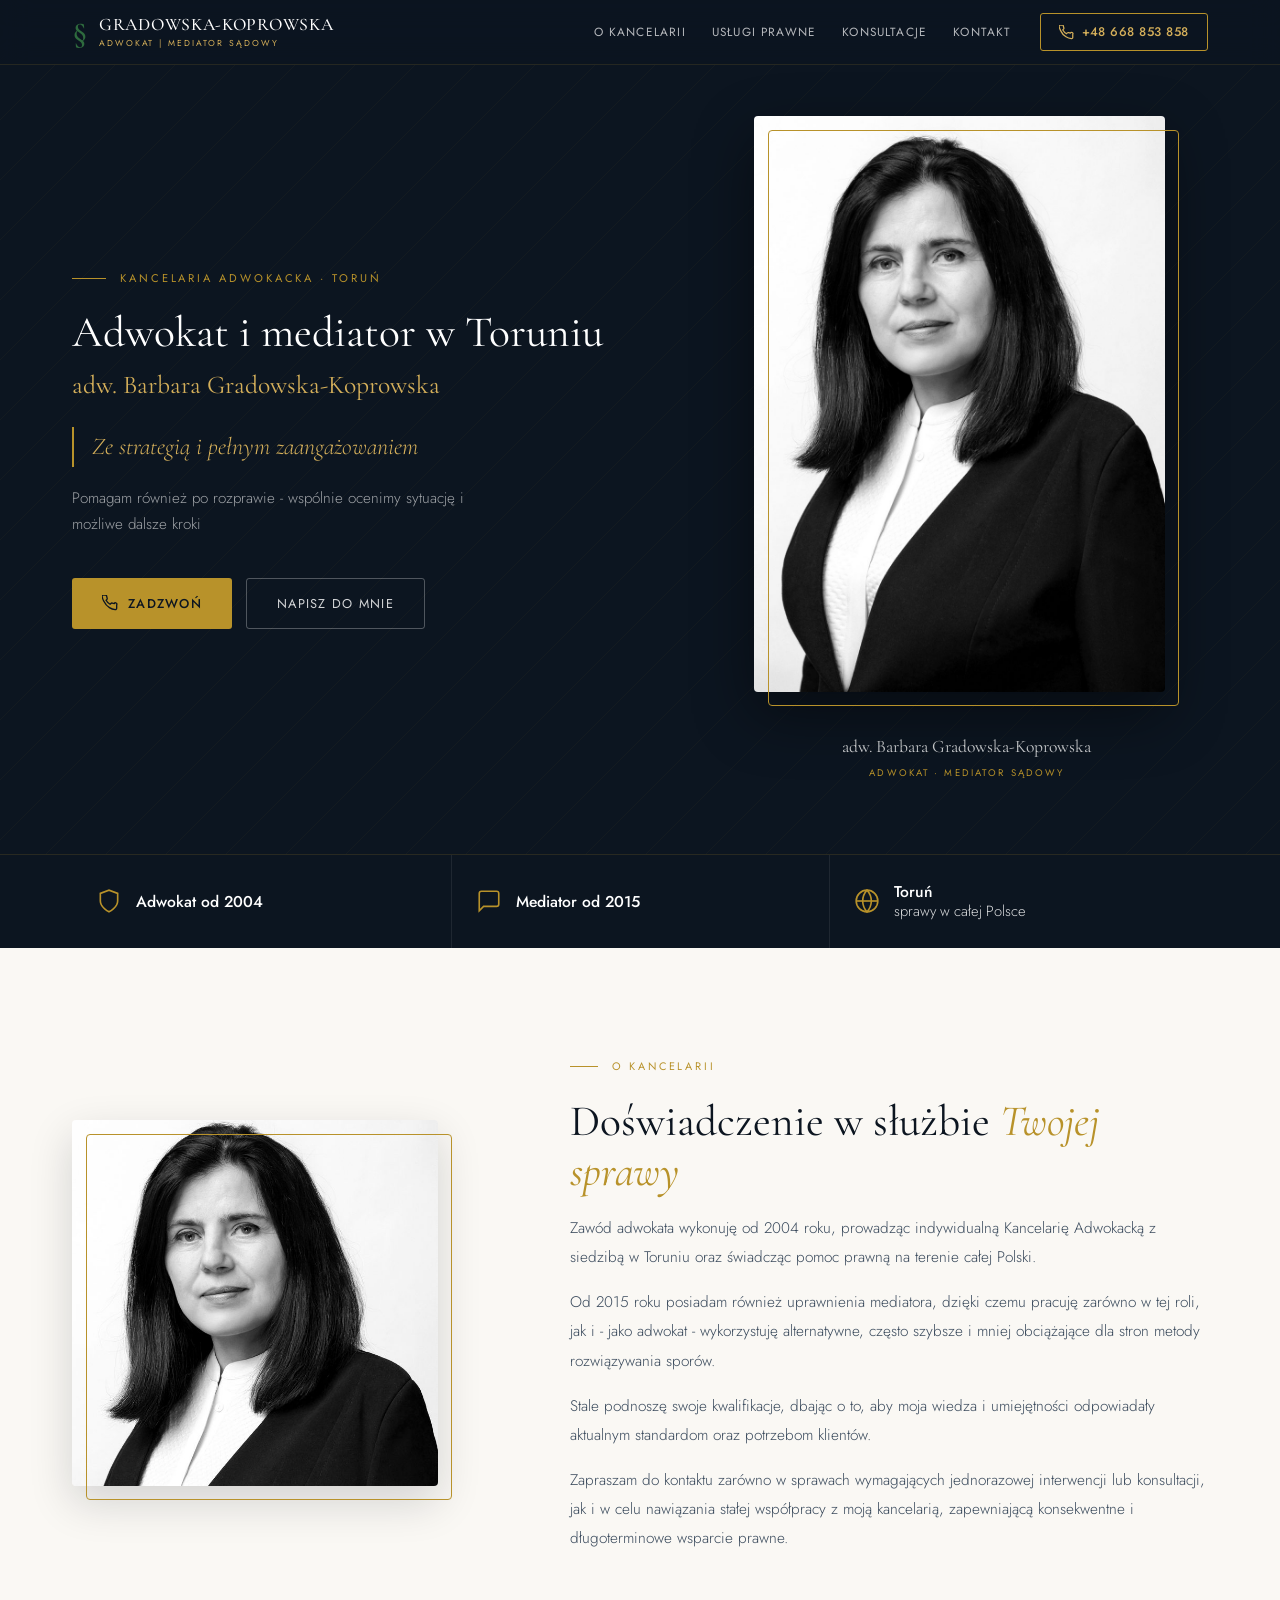
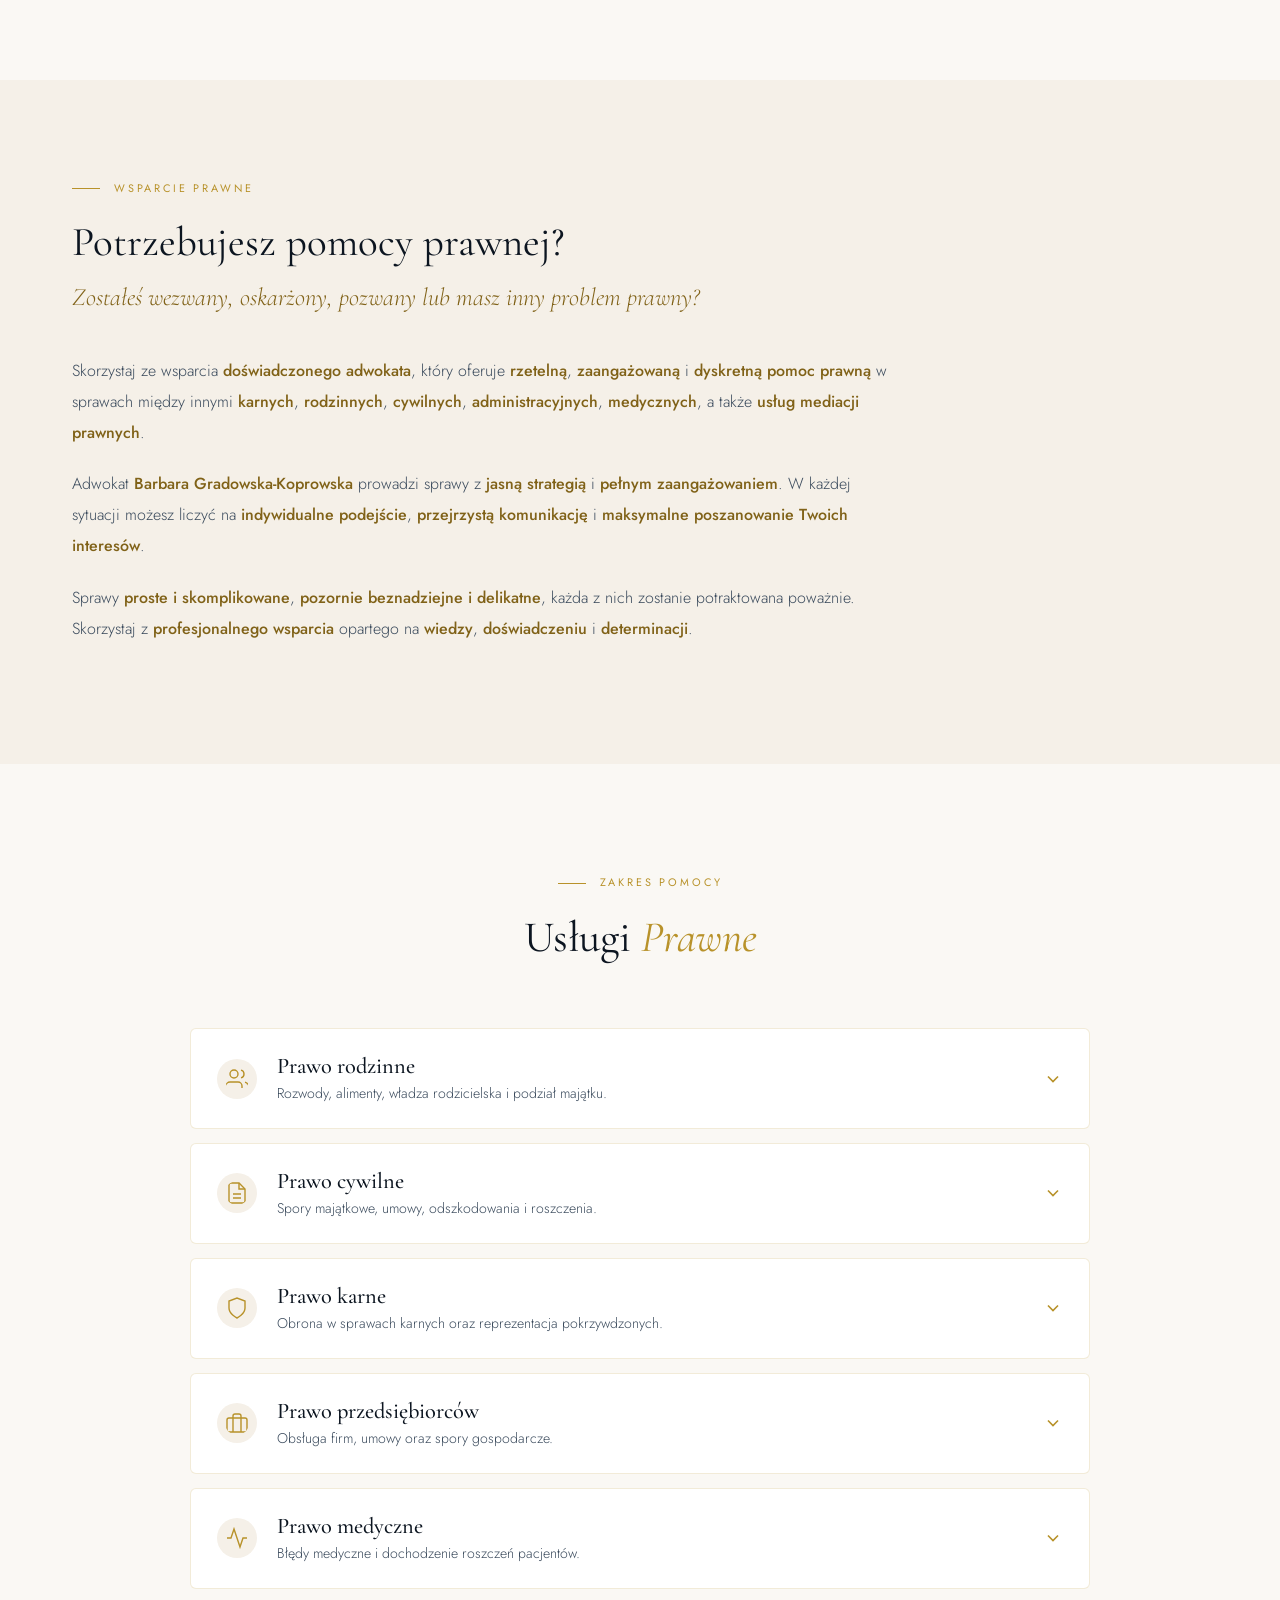
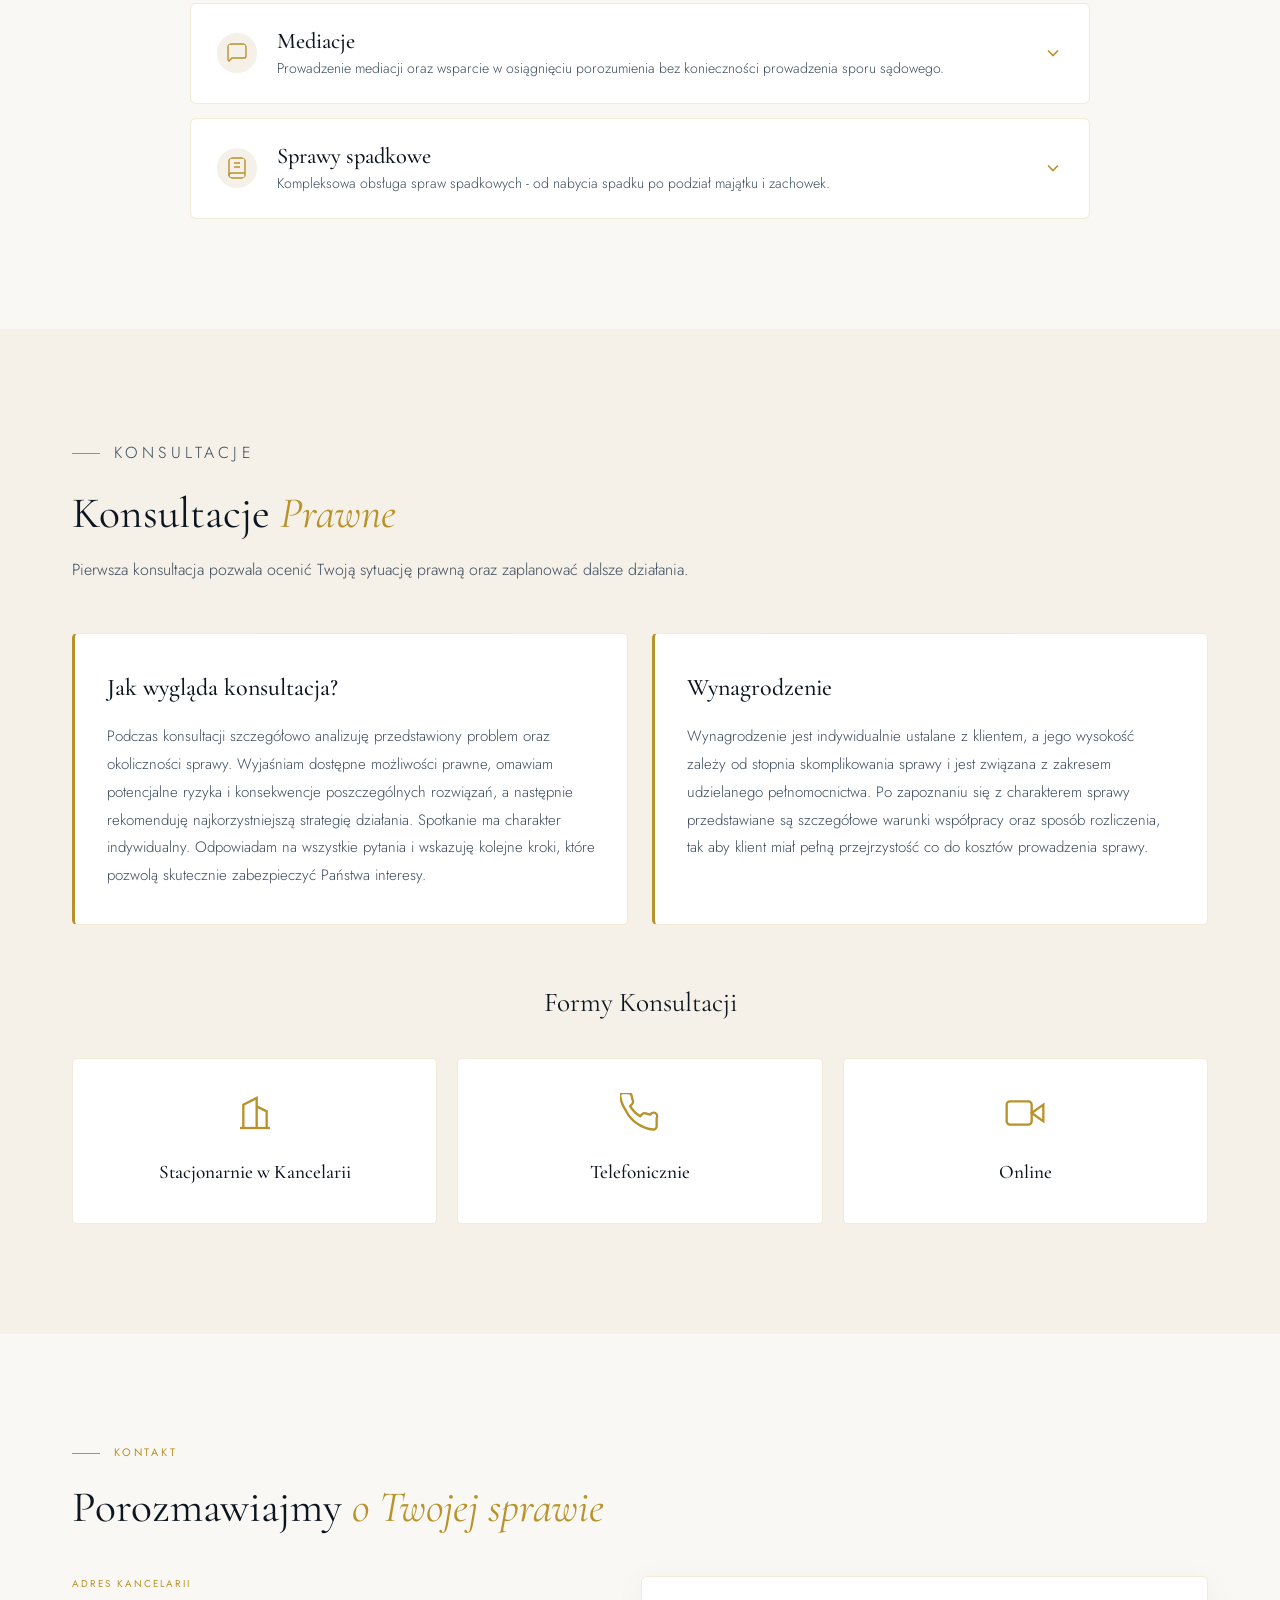
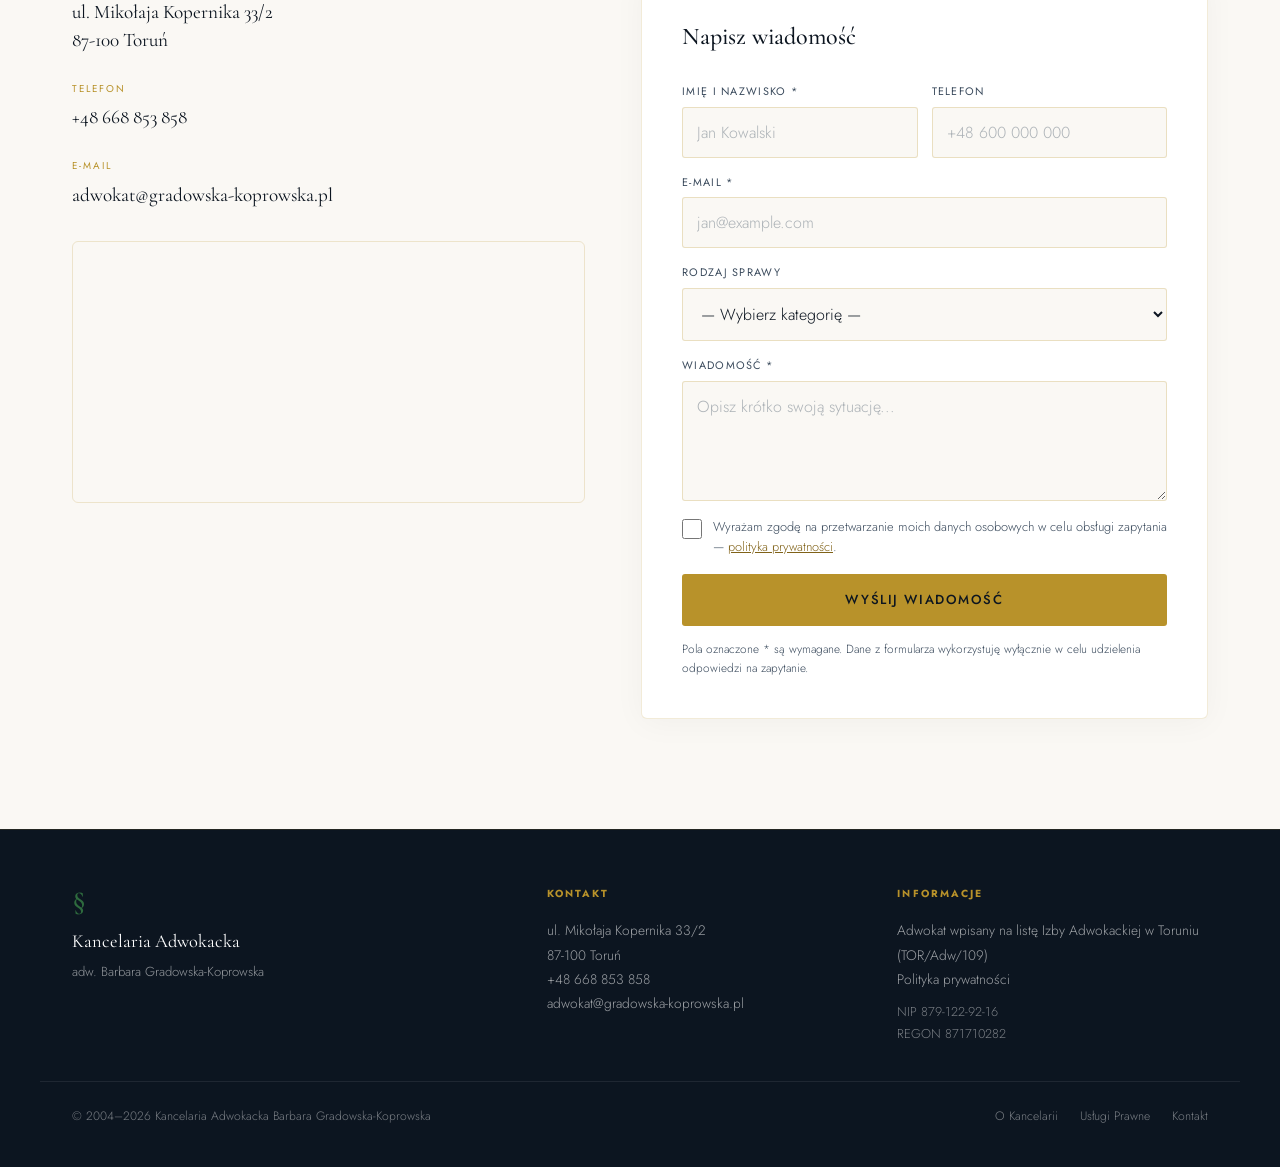
==== index.html @ a6f073e3 "Przebudowa hero: rama portretu, max-width wrapper, H1 pozycjonujące; inny kadr w O Kancelarii Co-Aut" ====
<!DOCTYPE html>
<html lang="pl">
<head>
  <meta charset="UTF-8" />
  <meta name="viewport" content="width=device-width, initial-scale=1.0" />

  <title>Adwokat Toruń — Kancelaria Adwokacka Barbara Gradowska-Koprowska</title>
  <meta name="description" content="Kancelaria Adwokacka Barbara Gradowska-Koprowska w Toruniu. Adwokat od 2004 r., mediator sądowy od 2015 r. Prawo rodzinne, cywilne, karne, przedsiębiorców, medyczne, spadkowe oraz mediacje. Pomoc prawna na terenie całej Polski. Tel. +48 668 853 858." />
  <link rel="canonical" href="https://gradowska-koprowska.pl/" />

  <!-- Open Graph -->
  <meta property="og:type" content="website" />
  <meta property="og:locale" content="pl_PL" />
  <meta property="og:url" content="https://gradowska-koprowska.pl/" />
  <meta property="og:site_name" content="Kancelaria Adwokacka Barbara Gradowska-Koprowska" />
  <meta property="og:title" content="Adwokat Toruń — Kancelaria Adwokacka Barbara Gradowska-Koprowska" />
  <meta property="og:description" content="Adwokat od 2004 r., mediator sądowy od 2015 r. Prawo rodzinne, cywilne, karne, przedsiębiorców, medyczne, spadkowe oraz mediacje. Toruń · pomoc na terenie całej Polski." />
  <meta property="og:image" content="https://gradowska-koprowska.pl/assets/foto-og.jpg" />
  <meta property="og:image:width" content="1200" />
  <meta property="og:image:height" content="630" />

  <!-- Twitter -->
  <meta name="twitter:card" content="summary_large_image" />
  <meta name="twitter:title" content="Adwokat Toruń — Kancelaria Adwokacka Barbara Gradowska-Koprowska" />
  <meta name="twitter:description" content="Adwokat od 2004 r., mediator sądowy od 2015 r. Prawo rodzinne, cywilne, karne, medyczne, spadkowe oraz mediacje. Toruń." />
  <meta name="twitter:image" content="https://gradowska-koprowska.pl/assets/foto-og.jpg" />

  <meta name="theme-color" content="#0c1520" />
  <meta name="apple-mobile-web-app-capable" content="yes" />

  <link rel="icon" href="favicon.svg" type="image/svg+xml" />

  <link rel="preconnect" href="https://fonts.googleapis.com" />
  <link rel="preconnect" href="https://fonts.gstatic.com" crossorigin />
  <link href="https://fonts.googleapis.com/css2?family=Cormorant+Garamond:ital,wght@0,300;0,400;0,500;0,600;1,300;1,400&family=Jost:wght@300;400;500&display=swap" rel="stylesheet" />

  <!-- Preload hero image for fast LCP -->
  <link rel="preload" as="image" href="assets/foto.jpg" />

  <script type="application/ld+json">
  {
    "@context": "https://schema.org",
    "@type": "LegalService",
    "name": "Kancelaria Adwokacka Barbara Gradowska-Koprowska",
    "description": "Kancelaria adwokacka świadcząca kompleksową obsługę prawną w zakresie prawa karnego, rodzinnego, cywilnego, administracyjnego oraz mediacji.",
    "url": "https://gradowska-koprowska.pl/",
    "logo": "https://gradowska-koprowska.pl/favicon.svg",
    "image": "https://gradowska-koprowska.pl/assets/foto.jpg",
    "telephone": "+48668853858",
    "email": "adwokat@gradowska-koprowska.pl",
    "priceRange": "$$",
    "address": {
      "@type": "PostalAddress",
      "streetAddress": "ul. Mikołaja Kopernika 33/2",
      "addressLocality": "Toruń",
      "postalCode": "87-100",
      "addressCountry": "PL"
    },
    "geo": {
      "@type": "GeoCoordinates",
      "latitude": "53.0088",
      "longitude": "18.6015"
    },
    "areaServed": {
      "@type": "AdministrativeArea",
      "name": "Polska"
    },
    "openingHoursSpecification": [],
    "sameAs": [],
    "founder": {
      "@type": "Person",
      "name": "Barbara Gradowska-Koprowska",
      "jobTitle": "Adwokat, Mediator",
      "memberOf": {
        "@type": "Organization",
        "name": "Izba Adwokacka w Toruniu"
      }
    },
    "hasOfferCatalog": {
      "@type": "OfferCatalog",
      "name": "Usługi prawne",
      "itemListElement": [
        { "@type": "Offer", "itemOffered": { "@type": "Service", "name": "Prawo rodzinne" } },
        { "@type": "Offer", "itemOffered": { "@type": "Service", "name": "Prawo cywilne" } },
        { "@type": "Offer", "itemOffered": { "@type": "Service", "name": "Prawo karne" } },
        { "@type": "Offer", "itemOffered": { "@type": "Service", "name": "Prawo przedsiębiorców" } },
        { "@type": "Offer", "itemOffered": { "@type": "Service", "name": "Prawo medyczne" } },
        { "@type": "Offer", "itemOffered": { "@type": "Service", "name": "Mediacje" } },
        { "@type": "Offer", "itemOffered": { "@type": "Service", "name": "Sprawy spadkowe" } }
      ]
    }
  }
  </script>

  <style>
    /* ===================== DESIGN TOKENS ===================== */
    :root {
      --ink:       #0c1520;
      --ink-soft:  #3a4a5c;
      --gold:      #b8922a;
      --gold-lt:   #d4af5a;
      --gold-deep: #806218;   /* AA-safe gold for text on light */
      --green:     #2E6B3E;   /* logo mark */
      --cream:     #f5f0e8;
      --paper:     #faf8f4;
      --white:     #ffffff;
      --rule:      rgba(184,146,42,.25);

      --serif: 'Cormorant Garamond', Georgia, serif;
      --sans:  'Jost', system-ui, sans-serif;

      --ease: cubic-bezier(.4,0,.2,1);
      --slow: cubic-bezier(.25,.46,.45,.94);
      --wrap: 1200px;
    }

    /* ===================== RESET & BASE ===================== */
    *, *::before, *::after { box-sizing: border-box; margin: 0; padding: 0; }
    html { scroll-behavior: smooth; font-size: 16px; -webkit-text-size-adjust: 100%; scroll-padding-top: 72px; }
    body {
      font-family: var(--sans);
      background: var(--paper);
      color: var(--ink);
      line-height: 1.65;
      overflow-x: hidden;
      -webkit-font-smoothing: antialiased;
    }
    a { color: inherit; text-decoration: none; }
    img { display: block; max-width: 100%; }
    ul { list-style: none; }

    :focus-visible {
      outline: 2px solid var(--gold);
      outline-offset: 3px;
      border-radius: 2px;
    }

    .section-inner { max-width: var(--wrap); margin: 0 auto; padding: 0 32px; }

    /* ===================== SCROLL REVEAL ===================== */
    .reveal {
      opacity: 0;
      transform: translateY(30px);
      transition: opacity .7s var(--slow), transform .7s var(--slow);
    }
    .reveal.visible { opacity: 1; transform: none; }
    .reveal-delay-1 { transition-delay: .1s; }
    .reveal-delay-2 { transition-delay: .2s; }
    .reveal-delay-3 { transition-delay: .3s; }
    @media (prefers-reduced-motion: reduce) {
      .reveal { opacity: 1; transform: none; transition: none; }
      html { scroll-behavior: auto; }
    }

    /* ===================== HEADER ===================== */
    header {
      position: fixed;
      top: 0; left: 0; right: 0;
      z-index: 200;
      background: rgba(12,21,32,.94);
      backdrop-filter: blur(14px);
      -webkit-backdrop-filter: blur(14px);
      border-bottom: 1px solid rgba(184,146,42,.15);
      transition: box-shadow .4s var(--ease);
    }
    .nav-inner {
      max-width: var(--wrap);
      margin: 0 auto;
      padding: 0 32px;
      height: 64px;
      display: flex;
      align-items: center;
      justify-content: space-between;
      gap: 20px;
    }
    .logo-wrap { display: flex; align-items: center; gap: 12px; min-width: 0; }
    .logo-mark {
      font-family: var(--serif);
      font-size: 2rem;
      font-weight: 600;
      color: var(--green);
      line-height: 1;
      flex-shrink: 0;
    }
    .logo-text { display: flex; flex-direction: column; min-width: 0; }
    .logo-name {
      font-family: var(--serif);
      font-size: 1.1rem;
      font-weight: 500;
      letter-spacing: .04em;
      text-transform: uppercase;
      color: var(--white);
      line-height: 1.15;
      white-space: nowrap;
    }
    .logo-sub {
      font-size: .54rem;
      font-weight: 400;
      letter-spacing: .22em;
      text-transform: uppercase;
      color: var(--gold-lt);
      line-height: 1.4;
      margin-top: 2px;
    }
    .nav-right { display: flex; align-items: center; gap: 28px; }
    nav.desktop-nav { display: flex; align-items: center; gap: 26px; }
    nav.desktop-nav a {
      font-size: .74rem;
      letter-spacing: .1em;
      text-transform: uppercase;
      color: rgba(255,255,255,.7);
      transition: color .3s var(--ease);
      position: relative;
      padding: 4px 0;
    }
    nav.desktop-nav a::after {
      content: '';
      position: absolute;
      bottom: -2px; left: 0; right: 0;
      height: 1px;
      background: var(--gold);
      transform: scaleX(0);
      transform-origin: left;
      transition: transform .35s var(--ease);
    }
    nav.desktop-nav a:hover { color: var(--white); }
    nav.desktop-nav a:hover::after { transform: scaleX(1); }
    .header-tel {
      display: inline-flex;
      align-items: center;
      gap: 8px;
      padding: 8px 18px;
      border: 1px solid var(--gold);
      color: var(--gold-lt);
      border-radius: 3px;
      font-size: .78rem;
      font-weight: 500;
      letter-spacing: .04em;
      white-space: nowrap;
      transition: background .3s var(--ease), color .3s var(--ease);
    }
    .header-tel svg { width: 15px; height: 15px; }
    .header-tel:hover { background: var(--gold); color: var(--ink); }

    /* hamburger */
    .hamburger {
      display: none;
      flex-direction: column;
      gap: 5px;
      cursor: pointer;
      background: none;
      border: none;
      padding: 10px;
      min-width: 44px;
      min-height: 44px;
      align-items: center;
      justify-content: center;
    }
    .hamburger span {
      display: block;
      width: 22px;
      height: 2px;
      background: var(--white);
      transition: transform .3s var(--ease), opacity .3s;
    }
    .hamburger[aria-expanded="true"] span:nth-child(1) { transform: translateY(7px) rotate(45deg); }
    .hamburger[aria-expanded="true"] span:nth-child(2) { opacity: 0; }
    .hamburger[aria-expanded="true"] span:nth-child(3) { transform: translateY(-7px) rotate(-45deg); }

    /* mobile nav */
    .mobile-nav {
      display: none;
      flex-direction: column;
      background: rgba(12,21,32,.98);
      border-top: 1px solid rgba(184,146,42,.15);
      overflow: hidden;
      max-height: 0;
      transition: max-height .4s var(--ease);
    }
    .mobile-nav.open { max-height: 460px; }
    .mobile-nav a {
      display: flex;
      align-items: center;
      padding: 16px 32px;
      font-size: .9rem;
      letter-spacing: .08em;
      text-transform: uppercase;
      color: rgba(255,255,255,.78);
      border-bottom: 1px solid rgba(255,255,255,.06);
      min-height: 54px;
    }
    .mobile-nav a:hover { color: var(--gold-lt); }
    .mobile-nav .mobile-call {
      background: var(--gold);
      color: var(--ink);
      font-weight: 500;
      justify-content: center;
      gap: 10px;
      border-bottom: none;
      margin: 14px 24px;
      border-radius: 4px;
    }
    .mobile-nav .mobile-call svg { width: 16px; height: 16px; }

    /* ===================== BUTTONS ===================== */
    .btn-primary {
      display: inline-flex;
      align-items: center;
      gap: 10px;
      padding: 15px 30px;
      background: var(--gold);
      color: var(--ink);
      font-size: .8rem;
      font-weight: 500;
      letter-spacing: .1em;
      text-transform: uppercase;
      border-radius: 3px;
      min-height: 50px;
      transition: background .3s var(--ease), transform .3s var(--ease);
    }
    .btn-primary:hover { background: var(--gold-lt); transform: translateY(-2px); }
    .btn-primary svg { width: 16px; height: 16px; }
    .btn-ghost {
      display: inline-flex;
      align-items: center;
      gap: 10px;
      padding: 14px 30px;
      border: 1px solid rgba(255,255,255,.28);
      color: rgba(255,255,255,.82);
      font-size: .8rem;
      font-weight: 400;
      letter-spacing: .1em;
      text-transform: uppercase;
      border-radius: 3px;
      min-height: 50px;
      transition: border-color .3s var(--ease), color .3s var(--ease);
    }
    .btn-ghost:hover { border-color: var(--gold); color: var(--gold-lt); }

    /* ===================== HERO ===================== */
    .hero {
      background: var(--ink);
      position: relative;
      overflow: hidden;
    }
    .hero::before {
      content: '';
      position: absolute;
      inset: 0;
      background: url("data:image/svg+xml,%3Csvg xmlns='http://www.w3.org/2000/svg' width='60' height='60'%3E%3Cpath d='M0 60L60 0M-5 5L5 -5M55 65L65 55' stroke='rgba(184,146,42,.05)' stroke-width='1'/%3E%3C/svg%3E");
      pointer-events: none;
    }
    .hero-wrap {
      position: relative;
      max-width: 1440px;
      margin-inline: auto;
      padding: 116px 72px 72px;
      min-height: min(86vh, 820px);
      display: grid;
      grid-template-columns: 1.1fr .9fr;
      gap: 64px;
      align-items: center;
    }
    .hero-eyebrow {
      font-size: .7rem;
      letter-spacing: .26em;
      text-transform: uppercase;
      color: var(--gold);
      margin-bottom: 22px;
      display: flex;
      align-items: center;
      gap: 14px;
    }
    .hero-eyebrow::before { content: ''; display: block; width: 34px; height: 1px; background: var(--gold); }
    .hero-title {
      font-family: var(--serif);
      font-size: clamp(2.2rem, 3.4vw, 3.4rem);
      font-weight: 400;
      line-height: 1.1;
      color: var(--white);
      margin-bottom: 12px;
    }
    .hero-name {
      font-family: var(--serif);
      font-size: clamp(1.35rem, 2vw, 1.9rem);
      font-weight: 400;
      line-height: 1.25;
      color: var(--gold-lt);
      margin-bottom: 26px;
    }
    .hero-tagline {
      font-family: var(--serif);
      font-size: clamp(1.15rem, 2vw, 1.5rem);
      font-style: italic;
      font-weight: 300;
      color: var(--gold-lt);
      margin-bottom: 18px;
      padding-left: 18px;
      border-left: 2px solid var(--gold);
    }
    .hero-sentence {
      font-size: .95rem;
      font-weight: 300;
      line-height: 1.75;
      color: rgba(255,255,255,.6);
      max-width: 430px;
      margin-bottom: 40px;
    }
    .hero-actions { display: flex; gap: 14px; flex-wrap: wrap; }

    /* framed portrait — gallery-style offset gold line (shared: hero + about) */
    .framed {
      position: relative;
      display: inline-block;
      margin: 0 14px 14px 0;
    }
    .framed::before {
      content: '';
      position: absolute;
      inset: 14px -14px -14px 14px;
      border: 1px solid var(--gold);
      border-radius: 4px;
      pointer-events: none;
      z-index: 1;
    }
    .framed img { display: block; border-radius: 4px; }

    .hero-figure {
      margin: 0;
      display: flex;
      flex-direction: column;
      align-items: center;
      justify-self: center;
      min-width: 0;
    }
    .hero-photo {
      aspect-ratio: 900 / 1262;
      height: min(64vh, 620px);
      width: auto;
      max-width: 100%;
      object-fit: cover;
      box-shadow: 0 22px 60px rgba(0,0,0,.45);
    }
    .hero-figcap { text-align: center; margin-top: 26px; }
    .hero-figcap .fc-name {
      display: block;
      font-family: var(--serif);
      font-size: 1.1rem;
      font-weight: 400;
      color: rgba(255,255,255,.8);
    }
    .hero-figcap .fc-role {
      display: block;
      font-size: .6rem;
      letter-spacing: .22em;
      text-transform: uppercase;
      color: var(--gold);
      margin-top: 5px;
    }

    /* ===================== CREDENTIALS BAR ===================== */
    .creds { background: var(--ink); border-top: 1px solid rgba(184,146,42,.16); }
    .creds-inner {
      max-width: var(--wrap);
      margin: 0 auto;
      padding: 0 32px;
      display: grid;
      grid-template-columns: repeat(3, 1fr);
    }
    .cred {
      display: flex;
      align-items: center;
      gap: 14px;
      padding: 26px 24px;
      color: rgba(255,255,255,.85);
    }
    .cred + .cred { border-left: 1px solid rgba(255,255,255,.08); }
    .cred svg { width: 26px; height: 26px; color: var(--gold); flex-shrink: 0; }
    .cred-txt { font-size: .92rem; font-weight: 300; line-height: 1.35; }
    .cred-txt strong { display: block; font-weight: 500; color: var(--white); font-size: .98rem; }

    /* ===================== SECTION COMMONS ===================== */
    .section-label {
      font-size: .68rem;
      letter-spacing: .26em;
      text-transform: uppercase;
      color: var(--gold);
      display: flex;
      align-items: center;
      gap: 14px;
      margin-bottom: 20px;
    }
    .section-label::before { content: ''; display: block; width: 28px; height: 1px; background: var(--gold); }
    .section-heading {
      font-family: var(--serif);
      font-size: clamp(2rem, 3.4vw, 3rem);
      font-weight: 400;
      line-height: 1.15;
      color: var(--ink);
      margin-bottom: 18px;
    }
    .section-heading em { font-style: italic; color: var(--gold); }

    /* ===================== ABOUT ===================== */
    .about { padding: 110px 0; background: var(--paper); }
    .about-grid { display: grid; grid-template-columns: .8fr 1.2fr; gap: 72px; align-items: center; }
    .about-portrait { position: relative; max-width: 380px; }
    .about-portrait .framed img {
      width: 100%;
      height: auto;
      box-shadow: 0 16px 44px rgba(12,21,32,.16);
    }
    .about-text { font-size: .96rem; font-weight: 300; color: var(--ink-soft); line-height: 1.9; margin-bottom: 16px; }

    /* ===================== HELP / POMOC ===================== */
    .pomoc { padding: 100px 0; background: var(--cream); }
    .pomoc h2.pomoc-lead {
      font-family: var(--serif);
      font-size: clamp(1.9rem, 3.2vw, 2.7rem);
      font-weight: 400;
      color: var(--ink);
      line-height: 1.18;
      margin-bottom: 14px;
    }
    .pomoc h2.pomoc-sub {
      font-family: var(--serif);
      font-size: clamp(1.2rem, 2vw, 1.55rem);
      font-weight: 300;
      font-style: italic;
      color: var(--gold-deep);
      line-height: 1.4;
      margin-bottom: 40px;
      max-width: 760px;
    }
    .pomoc-body { max-width: 820px; }
    .pomoc-body p { font-size: 1rem; font-weight: 300; color: var(--ink-soft); line-height: 1.95; margin-bottom: 20px; }
    .pomoc-body .highlight { font-weight: 500; color: var(--gold-deep); }

    /* ===================== SERVICES / ACCORDION ===================== */
    .services { padding: 110px 0; background: var(--paper); }
    .services-head { text-align: center; display: flex; flex-direction: column; align-items: center; margin-bottom: 48px; }
    .services-head .section-label { justify-content: center; }
    .services-list { max-width: 900px; margin: 0 auto; display: flex; flex-direction: column; gap: 14px; }
    details.service {
      background: var(--white);
      border: 1px solid rgba(184,146,42,.18);
      border-radius: 6px;
      overflow: hidden;
      transition: border-color .35s var(--ease), box-shadow .35s var(--ease);
    }
    details.service[open] { border-color: rgba(184,146,42,.4); box-shadow: 0 10px 40px rgba(184,146,42,.08); }
    details.service summary {
      list-style: none;
      cursor: pointer;
      display: flex;
      align-items: center;
      gap: 20px;
      padding: 24px 26px;
      min-height: 64px;
    }
    details.service summary::-webkit-details-marker { display: none; }
    .service-icon {
      width: 40px; height: 40px;
      flex-shrink: 0;
      color: var(--gold);
      background: var(--cream);
      border-radius: 50%;
      padding: 8px;
    }
    .service-titles { flex: 1; min-width: 0; }
    .service-titles h3 {
      font-family: var(--serif);
      font-size: 1.4rem;
      font-weight: 500;
      color: var(--ink);
      line-height: 1.2;
      margin-bottom: 3px;
    }
    .service-titles p { font-size: .88rem; font-weight: 300; color: var(--ink-soft); line-height: 1.5; }
    .chevron { width: 20px; height: 20px; color: var(--gold); flex-shrink: 0; transition: transform .35s var(--ease); }
    details.service[open] .chevron { transform: rotate(180deg); }
    .service-list {
      padding: 4px 26px 26px 86px;
      display: grid;
      gap: 11px;
    }
    .service-list li {
      position: relative;
      padding-left: 22px;
      font-size: .94rem;
      font-weight: 300;
      color: var(--ink-soft);
      line-height: 1.55;
    }
    .service-list li::before {
      content: '';
      position: absolute;
      left: 0; top: 9px;
      width: 6px; height: 6px;
      border-radius: 50%;
      background: var(--gold);
    }

    /* ===================== CONSULTATIONS ===================== */
    .konsultacje { padding: 110px 0; background: var(--cream); }
    .konsultacje .kons-header { max-width: 720px; margin-bottom: 48px; }
    .konsultacje .kons-header p { font-size: 1rem; font-weight: 300; color: var(--ink-soft); line-height: 1.8; }
    .kons-boxes { display: grid; grid-template-columns: 1fr 1fr; gap: 24px; margin-bottom: 56px; }
    .kons-box {
      background: var(--white);
      border: 1px solid rgba(184,146,42,.18);
      border-left: 3px solid var(--gold);
      border-radius: 5px;
      padding: 34px 32px;
    }
    .kons-box h3 { font-family: var(--serif); font-size: 1.5rem; font-weight: 500; color: var(--ink); margin-bottom: 16px; }
    .kons-box p { font-size: .94rem; font-weight: 300; color: var(--ink-soft); line-height: 1.85; }
    .kons-forms-title { font-family: var(--serif); font-size: 1.7rem; font-weight: 400; color: var(--ink); text-align: center; margin-bottom: 32px; }
    .kons-forms { display: grid; grid-template-columns: repeat(3, 1fr); gap: 20px; }
    .kons-form {
      background: var(--white);
      border: 1px solid rgba(184,146,42,.18);
      border-radius: 5px;
      padding: 34px 24px;
      text-align: center;
      transition: transform .3s var(--ease), box-shadow .3s var(--ease);
    }
    .kons-form:hover { transform: translateY(-3px); box-shadow: 0 10px 34px rgba(184,146,42,.1); }
    .kons-form svg { width: 40px; height: 40px; color: var(--gold); margin: 0 auto 16px; }
    .kons-form h4 { font-family: var(--serif); font-size: 1.2rem; font-weight: 500; color: var(--ink); }

    /* ===================== CONTACT ===================== */
    .contact { padding: 110px 0; background: var(--paper); }
    .contact-grid { display: grid; grid-template-columns: .95fr 1.05fr; gap: 56px; margin-top: 44px; align-items: start; }
    .info-blocks { display: flex; flex-direction: column; gap: 26px; margin-bottom: 32px; }
    .info-label { font-size: .62rem; letter-spacing: .2em; text-transform: uppercase; color: var(--gold); margin-bottom: 7px; }
    .info-value { font-family: var(--serif); font-size: 1.2rem; font-weight: 400; color: var(--ink); line-height: 1.45; }
    .info-value a { transition: color .3s var(--ease); }
    .info-value a:hover { color: var(--gold); }
    .map-wrap { border-radius: 6px; overflow: hidden; border: 1px solid rgba(184,146,42,.2); }
    .map-wrap iframe { width: 100%; height: 260px; border: 0; display: block; }

    .form-card {
      background: var(--white);
      border: 1px solid rgba(184,146,42,.18);
      border-radius: 6px;
      padding: 40px;
      box-shadow: 0 4px 32px rgba(0,0,0,.04);
    }
    .form-title { font-family: var(--serif); font-size: 1.5rem; font-weight: 500; color: var(--ink); margin-bottom: 26px; }
    .form-row { display: grid; grid-template-columns: 1fr 1fr; gap: 14px; }
    .form-group { display: flex; flex-direction: column; gap: 6px; margin-bottom: 16px; }
    .form-group label { font-size: .68rem; letter-spacing: .12em; text-transform: uppercase; color: var(--ink-soft); }
    .form-group input,
    .form-group textarea,
    .form-group select {
      background: var(--paper);
      border: 1px solid rgba(184,146,42,.25);
      border-radius: 3px;
      padding: 13px 14px;
      font-family: var(--sans);
      font-size: 16px;
      font-weight: 300;
      color: var(--ink);
      outline: none;
      transition: border-color .3s var(--ease);
      width: 100%;
      min-height: 48px;
    }
    .form-group input::placeholder, .form-group textarea::placeholder { color: rgba(58,74,92,.4); }
    .form-group input:focus, .form-group textarea:focus, .form-group select:focus { border-color: var(--gold); }
    .form-group textarea { resize: vertical; min-height: 120px; }
    .rodo {
      display: flex;
      gap: 11px;
      align-items: flex-start;
      margin: 4px 0 18px;
      font-size: .8rem;
      font-weight: 300;
      color: var(--ink-soft);
      line-height: 1.5;
    }
    .rodo input {
      width: 20px; height: 20px;
      min-height: 20px;
      margin-top: 2px;
      flex-shrink: 0;
      accent-color: var(--gold);
    }
    .rodo a { color: var(--gold-deep); text-decoration: underline; }
    .honeypot { position: absolute; left: -9999px; opacity: 0; height: 0; width: 0; overflow: hidden; }
    .form-submit {
      width: 100%;
      padding: 15px;
      background: var(--gold);
      color: var(--ink);
      border: none;
      border-radius: 3px;
      font-family: var(--sans);
      font-size: .82rem;
      font-weight: 500;
      letter-spacing: .12em;
      text-transform: uppercase;
      cursor: pointer;
      min-height: 52px;
      transition: background .3s var(--ease), transform .3s var(--ease);
      -webkit-appearance: none;
    }
    .form-submit:hover { background: var(--gold-lt); transform: translateY(-2px); }
    .form-submit:disabled { opacity: .7; cursor: default; transform: none; }
    .form-note { font-size: .74rem; font-weight: 300; color: var(--ink-soft); margin-top: 14px; line-height: 1.6; }
    .form-alert { margin-top: 14px; padding: 14px 16px; border-radius: 4px; font-size: .86rem; line-height: 1.6; display: none; }
    .form-alert.show { display: block; }
    .form-alert.success { background: rgba(46,107,62,.1); border: 1px solid rgba(46,107,62,.35); color: #1f4f2c; }
    .form-alert.error { background: rgba(198,40,40,.08); border: 1px solid rgba(198,40,40,.35); color: #9a2020; }
    .form-alert a { color: var(--gold-deep); font-weight: 500; text-decoration: underline; }

    /* ===================== FOOTER ===================== */
    footer { background: var(--ink); border-top: 1px solid rgba(184,146,42,.14); padding: 56px 0 40px; }
    .footer-grid {
      max-width: var(--wrap);
      margin: 0 auto;
      padding: 0 32px;
      display: grid;
      grid-template-columns: 1.4fr 1fr 1fr;
      gap: 40px;
    }
    .footer-brand .fb-mark { font-family: var(--serif); font-size: 1.8rem; font-weight: 600; color: var(--green); line-height: 1; margin-bottom: 12px; }
    .footer-brand .fb-name { font-family: var(--serif); font-size: 1.15rem; color: var(--white); font-weight: 400; }
    .footer-brand .fb-role { font-size: .82rem; color: rgba(255,255,255,.55); font-weight: 300; margin-top: 4px; }
    .footer-col h4 { font-size: .64rem; letter-spacing: .2em; text-transform: uppercase; color: var(--gold); margin-bottom: 16px; }
    .footer-col p, .footer-col a { font-size: .86rem; font-weight: 300; color: rgba(255,255,255,.6); line-height: 1.75; display: block; }
    .footer-col a:hover { color: var(--gold-lt); }
    .footer-col .reg { font-size: .8rem; color: rgba(255,255,255,.45); margin-top: 10px; }
    .footer-bottom {
      max-width: var(--wrap);
      margin: 36px auto 0;
      padding: 24px 32px 0;
      border-top: 1px solid rgba(255,255,255,.08);
      display: flex;
      justify-content: space-between;
      align-items: center;
      gap: 16px;
      flex-wrap: wrap;
    }
    .footer-bottom a, .footer-bottom span { font-size: .76rem; font-weight: 300; color: rgba(255,255,255,.45); }
    .footer-bottom a:hover { color: var(--gold-lt); }
    .footer-bottom .fb-links { display: flex; gap: 22px; flex-wrap: wrap; }

    /* ===================== STICKY MOBILE CALL BAR ===================== */
    .mobile-cta-bar {
      display: none;
      position: fixed;
      bottom: 0; left: 0; right: 0;
      z-index: 199;
      background: var(--ink);
      border-top: 1px solid rgba(184,146,42,.25);
      padding: 10px 16px;
      padding-bottom: calc(10px + env(safe-area-inset-bottom, 0px));
    }
    .mobile-cta-bar a {
      display: flex;
      align-items: center;
      justify-content: center;
      gap: 10px;
      width: 100%;
      padding: 15px;
      background: var(--gold);
      color: var(--ink);
      font-size: .86rem;
      font-weight: 500;
      letter-spacing: .08em;
      text-transform: uppercase;
      border-radius: 4px;
      min-height: 52px;
    }
    .mobile-cta-bar a:active { background: var(--gold-lt); }
    .mobile-cta-bar svg { width: 18px; height: 18px; }

    /* ===================== TABLET ===================== */
    @media (max-width: 1024px) {
      .hero-wrap {
        grid-template-columns: 1fr;
        gap: 44px;
        padding: 96px 40px 56px;
        min-height: auto;
        justify-items: center;
      }
      .hero-figure { order: -1; }
      .hero-photo { height: min(52vh, 460px); }
      .framed::before { inset: 10px -10px -10px 10px; }
      .framed { margin: 0 10px 10px 0; }
      .hero-content { width: 100%; }
      .about-grid { grid-template-columns: 1fr; gap: 44px; }
      .about-portrait { max-width: 320px; margin: 0 auto; }
      .kons-boxes { grid-template-columns: 1fr; }
      .kons-forms { grid-template-columns: 1fr; }
      .contact-grid { grid-template-columns: 1fr; gap: 40px; }
      .creds-inner { grid-template-columns: 1fr; }
      .cred + .cred { border-left: none; border-top: 1px solid rgba(255,255,255,.08); }
      .footer-grid { grid-template-columns: 1fr 1fr; }
      .footer-brand { grid-column: 1 / -1; }
    }

    /* ===================== MOBILE ===================== */
    @media (max-width: 768px) {
      nav.desktop-nav, .header-tel { display: none; }
      .hamburger { display: flex; }
      .mobile-nav { display: flex; }
      .mobile-cta-bar { display: block; }
      body { padding-bottom: 76px; }

      .nav-inner { padding: 0 16px; height: 58px; }
      .logo-mark { font-size: 1.7rem; }
      .logo-name { font-size: .96rem; }
      .logo-sub { font-size: .5rem; letter-spacing: .18em; }

      .section-inner { padding: 0 20px; }
      .hero-wrap { padding: 84px 22px 48px; gap: 36px; }
      .hero-actions { flex-direction: column; }
      .btn-primary, .btn-ghost { width: 100%; justify-content: center; }

      .cred { padding: 20px; }
      .about { padding: 64px 0; }
      .pomoc { padding: 64px 0; }
      .services { padding: 64px 0; }
      .konsultacje { padding: 64px 0; }
      .contact { padding: 64px 0; }
      .footer-grid { padding: 0 20px; }
      .footer-bottom { padding: 24px 20px 0; flex-direction: column; text-align: center; }
      .footer-bottom .fb-links { justify-content: center; }

      details.service summary { padding: 20px; gap: 14px; }
      .service-icon { width: 34px; height: 34px; }
      .service-titles h3 { font-size: 1.2rem; }
      .service-list { padding: 4px 20px 22px 20px; }

      .form-card { padding: 26px 20px; }
      .form-row { grid-template-columns: 1fr; }
    }

    @media (max-width: 380px) {
      .hero-title { font-size: 1.9rem; }
      .hero-name { font-size: 1.25rem; }
      .hero-photo { height: min(46vh, 380px); }
      .section-heading { font-size: 1.65rem; }
      .pomoc h2.pomoc-lead { font-size: 1.55rem; }
      .logo-name { font-size: .86rem; }
      .logo-sub { display: none; }
      .service-titles h3 { font-size: 1.1rem; }
    }
  </style>
</head>
<body>

  <!-- ==================== HEADER ==================== -->
  <header>
    <div class="nav-inner">
      <a class="logo-wrap" href="#start" aria-label="Kancelaria Adwokacka Barbara Gradowska-Koprowska — strona główna">
        <span class="logo-mark" aria-hidden="true">§</span>
        <span class="logo-text">
          <span class="logo-name">Gradowska-Koprowska</span>
          <span class="logo-sub">Adwokat | Mediator sądowy</span>
        </span>
      </a>
      <div class="nav-right">
        <nav class="desktop-nav" aria-label="Nawigacja główna">
          <a href="#o-kancelarii">O Kancelarii</a>
          <a href="#uslugi">Usługi Prawne</a>
          <a href="#konsultacje">Konsultacje</a>
          <a href="#kontakt">Kontakt</a>
        </nav>
        <a class="header-tel" href="tel:+48668853858" aria-label="Zadzwoń: +48 668 853 858">
          <svg viewBox="0 0 24 24" fill="none" stroke="currentColor" stroke-width="2" aria-hidden="true"><path d="M22 16.92v3a2 2 0 01-2.18 2 19.79 19.79 0 01-8.63-3.07A19.5 19.5 0 013.07 9.8 19.79 19.79 0 01.01 1.18 2 2 0 012 0h3a2 2 0 012 1.72 12.84 12.84 0 00.7 2.81 2 2 0 01-.45 2.11L6.09 7.91a16 16 0 006 6l1.27-1.27a2 2 0 012.11-.45 12.84 12.84 0 002.81.7A2 2 0 0122 14.92v2z"/></svg>
          +48 668 853 858
        </a>
        <button class="hamburger" id="hamburger" aria-label="Otwórz menu" aria-expanded="false" aria-controls="mobileNav">
          <span></span><span></span><span></span>
        </button>
      </div>
    </div>
    <div class="mobile-nav" id="mobileNav">
      <a href="#o-kancelarii" data-close>O Kancelarii</a>
      <a href="#uslugi" data-close>Usługi Prawne</a>
      <a href="#konsultacje" data-close>Konsultacje</a>
      <a href="#kontakt" data-close>Kontakt</a>
      <a href="tel:+48668853858" class="mobile-call" data-close aria-label="Zadzwoń: 668 853 858">
        <svg viewBox="0 0 24 24" fill="none" stroke="currentColor" stroke-width="2" aria-hidden="true"><path d="M22 16.92v3a2 2 0 01-2.18 2 19.79 19.79 0 01-8.63-3.07A19.5 19.5 0 013.07 9.8 19.79 19.79 0 01.01 1.18 2 2 0 012 0h3a2 2 0 012 1.72 12.84 12.84 0 00.7 2.81 2 2 0 01-.45 2.11L6.09 7.91a16 16 0 006 6l1.27-1.27a2 2 0 012.11-.45 12.84 12.84 0 002.81.7A2 2 0 0122 14.92v2z"/></svg>
        Zadzwoń: 668 853 858
      </a>
    </div>
  </header>

  <!-- ==================== HERO ==================== -->
  <section class="hero" id="start">
    <div class="hero-wrap">
      <div class="hero-content">
        <p class="hero-eyebrow">Kancelaria Adwokacka &middot; Toruń</p>
        <h1 class="hero-title reveal">Adwokat i&nbsp;mediator w&nbsp;Toruniu</h1>
        <p class="hero-name reveal reveal-delay-1">adw. Barbara Gradowska-Koprowska</p>
        <p class="hero-tagline reveal reveal-delay-1">Ze strategią i pełnym zaangażowaniem</p>
        <p class="hero-sentence reveal reveal-delay-2">Pomagam również po rozprawie - wspólnie ocenimy sytuację i możliwe dalsze kroki</p>
        <div class="hero-actions reveal reveal-delay-3">
          <a href="tel:+48668853858" class="btn-primary" aria-label="Zadzwoń: +48 668 853 858">
            <svg viewBox="0 0 24 24" fill="none" stroke="currentColor" stroke-width="2" aria-hidden="true"><path d="M22 16.92v3a2 2 0 01-2.18 2 19.79 19.79 0 01-8.63-3.07A19.5 19.5 0 013.07 9.8 19.79 19.79 0 01.01 1.18 2 2 0 012 0h3a2 2 0 012 1.72 12.84 12.84 0 00.7 2.81 2 2 0 01-.45 2.11L6.09 7.91a16 16 0 006 6l1.27-1.27a2 2 0 012.11-.45 12.84 12.84 0 002.81.7A2 2 0 0122 14.92v2z"/></svg>
            Zadzwoń
          </a>
          <a href="#kontakt" class="btn-ghost">Napisz do mnie</a>
        </div>
      </div>
      <figure class="hero-figure reveal reveal-delay-2">
        <div class="framed">
          <img src="assets/foto.jpg" alt="adw. Barbara Gradowska-Koprowska" class="hero-photo" width="900" height="1262" />
        </div>
        <figcaption class="hero-figcap">
          <span class="fc-name">adw. Barbara Gradowska-Koprowska</span>
          <span class="fc-role">Adwokat &middot; Mediator sądowy</span>
        </figcaption>
      </figure>
    </div>
  </section>

  <!-- ==================== CREDENTIALS BAR ==================== -->
  <div class="creds">
    <div class="creds-inner">
      <div class="cred reveal">
        <svg viewBox="0 0 24 24" fill="none" stroke="currentColor" stroke-width="1.5" aria-hidden="true"><path d="M12 22s8-4 8-10V5l-8-3-8 3v7c0 6 8 10 8 10z"/></svg>
        <div class="cred-txt"><strong>Adwokat od 2004</strong></div>
      </div>
      <div class="cred reveal reveal-delay-1">
        <svg viewBox="0 0 24 24" fill="none" stroke="currentColor" stroke-width="1.5" aria-hidden="true"><path d="M21 15a2 2 0 01-2 2H7l-4 4V5a2 2 0 012-2h14a2 2 0 012 2z"/></svg>
        <div class="cred-txt"><strong>Mediator od 2015</strong></div>
      </div>
      <div class="cred reveal reveal-delay-2">
        <svg viewBox="0 0 24 24" fill="none" stroke="currentColor" stroke-width="1.5" aria-hidden="true"><circle cx="12" cy="12" r="10"/><line x1="2" y1="12" x2="22" y2="12"/><path d="M12 2a15.3 15.3 0 014 10 15.3 15.3 0 01-4 10 15.3 15.3 0 01-4-10 15.3 15.3 0 014-10z"/></svg>
        <div class="cred-txt"><strong>Toruń</strong>sprawy w całej Polsce</div>
      </div>
    </div>
  </div>

  <!-- ==================== ABOUT ==================== -->
  <section class="about" id="o-kancelarii">
    <div class="section-inner">
      <div class="about-grid">
        <div class="about-portrait reveal">
          <div class="framed">
            <img src="assets/foto-about.jpg" alt="adw. Barbara Gradowska-Koprowska w kancelarii" loading="lazy" width="700" height="700" />
          </div>
        </div>
        <div class="about-content">
          <p class="section-label reveal">O Kancelarii</p>
          <h2 class="section-heading reveal reveal-delay-1">Doświadczenie w&nbsp;służbie <em>Twojej sprawy</em></h2>
          <p class="about-text reveal reveal-delay-1">Zawód adwokata wykonuję od 2004 roku, prowadząc indywidualną Kancelarię Adwokacką z siedzibą w Toruniu oraz świadcząc pomoc prawną na terenie całej Polski.</p>
          <p class="about-text reveal reveal-delay-2">Od 2015 roku posiadam również uprawnienia mediatora, dzięki czemu pracuję zarówno w tej roli, jak i - jako adwokat - wykorzystuję alternatywne, często szybsze i mniej obciążające dla stron metody rozwiązywania sporów.</p>
          <p class="about-text reveal reveal-delay-2">Stale podnoszę swoje kwalifikacje, dbając o to, aby moja wiedza i umiejętności odpowiadały aktualnym standardom oraz potrzebom klientów.</p>
          <p class="about-text reveal reveal-delay-3">Zapraszam do kontaktu zarówno w sprawach wymagających jednorazowej interwencji lub konsultacji, jak i w celu nawiązania stałej współpracy z moją kancelarią, zapewniającą konsekwentne i długoterminowe wsparcie prawne.</p>
        </div>
      </div>
    </div>
  </section>

  <!-- ==================== POMOC / HELP ==================== -->
  <section class="pomoc">
    <div class="section-inner">
      <p class="section-label reveal">Wsparcie prawne</p>
      <h2 class="pomoc-lead reveal reveal-delay-1">Potrzebujesz pomocy prawnej?</h2>
      <h2 class="pomoc-sub reveal reveal-delay-1">Zostałeś wezwany, oskarżony, pozwany lub masz inny problem prawny?</h2>
      <div class="pomoc-body">
        <p class="reveal reveal-delay-1">Skorzystaj ze wsparcia <span class="highlight">doświadczonego adwokata</span>, który oferuje <span class="highlight">rzetelną</span>, <span class="highlight">zaangażowaną</span> i <span class="highlight">dyskretną pomoc prawną</span> w sprawach między innymi <span class="highlight">karnych</span>, <span class="highlight">rodzinnych</span>, <span class="highlight">cywilnych</span>, <span class="highlight">administracyjnych</span>, <span class="highlight">medycznych</span>, a także <span class="highlight">usług mediacji prawnych</span>.</p>
        <p class="reveal reveal-delay-2">Adwokat <span class="highlight">Barbara Gradowska-Koprowska</span> prowadzi sprawy z <span class="highlight">jasną strategią</span> i <span class="highlight">pełnym zaangażowaniem</span>. W każdej sytuacji możesz liczyć na <span class="highlight">indywidualne podejście</span>, <span class="highlight">przejrzystą komunikację</span> i <span class="highlight">maksymalne poszanowanie Twoich interesów</span>.</p>
        <p class="reveal reveal-delay-2">Sprawy <span class="highlight">proste i skomplikowane</span>, <span class="highlight">pozornie beznadziejne i delikatne</span>, każda z nich zostanie potraktowana poważnie. Skorzystaj z <span class="highlight">profesjonalnego wsparcia</span> opartego na <span class="highlight">wiedzy</span>, <span class="highlight">doświadczeniu</span> i <span class="highlight">determinacji</span>.</p>
      </div>
    </div>
  </section>

  <!-- ==================== SERVICES ==================== -->
  <section class="services" id="uslugi">
    <div class="section-inner">
      <div class="services-head">
        <p class="section-label reveal">Zakres pomocy</p>
        <h2 class="section-heading reveal reveal-delay-1">Usługi <em>Prawne</em></h2>
      </div>
      <div class="services-list">

        <details class="service reveal" name="usluga">
          <summary>
            <svg class="service-icon" viewBox="0 0 24 24" fill="none" stroke="currentColor" stroke-width="1.4" aria-hidden="true"><path d="M17 21v-2a4 4 0 00-4-4H5a4 4 0 00-4 4v2"/><circle cx="9" cy="7" r="4"/><path d="M23 21v-2a4 4 0 00-3-3.87"/><path d="M16 3.13a4 4 0 010 7.75"/></svg>
            <div class="service-titles">
              <h3>Prawo rodzinne</h3>
              <p>Rozwody, alimenty, władza rodzicielska i podział majątku.</p>
            </div>
            <svg class="chevron" viewBox="0 0 24 24" fill="none" stroke="currentColor" stroke-width="2" aria-hidden="true"><polyline points="6 9 12 15 18 9"/></svg>
          </summary>
          <ul class="service-list">
            <li>Prowadzenie spraw rozwodowych (z orzekaniem o winie lub bez)</li>
            <li>Sprawy o separację</li>
            <li>Sprawy o alimenty oraz ich podwyższenie lub obniżenie</li>
            <li>Ustalenie kontaktów z dzieckiem</li>
            <li>Ustalenie miejsca zamieszkania dziecka</li>
            <li>Ograniczenie lub pozbawienie władzy rodzicielskiej</li>
            <li>Podział majątku wspólnego po rozwodzie</li>
            <li>Przygotowywanie pism procesowych, pozwów i wniosków</li>
            <li>Reprezentacja przed sądem rodzinnym</li>
          </ul>
        </details>

        <details class="service reveal" name="usluga">
          <summary>
            <svg class="service-icon" viewBox="0 0 24 24" fill="none" stroke="currentColor" stroke-width="1.4" aria-hidden="true"><path d="M14 2H6a2 2 0 00-2 2v16a2 2 0 002 2h12a2 2 0 002-2V8z"/><polyline points="14 2 14 8 20 8"/><line x1="16" y1="13" x2="8" y2="13"/><line x1="16" y1="17" x2="8" y2="17"/></svg>
            <div class="service-titles">
              <h3>Prawo cywilne</h3>
              <p>Spory majątkowe, umowy, odszkodowania i roszczenia.</p>
            </div>
            <svg class="chevron" viewBox="0 0 24 24" fill="none" stroke="currentColor" stroke-width="2" aria-hidden="true"><polyline points="6 9 12 15 18 9"/></svg>
          </summary>
          <ul class="service-list">
            <li>Sprawy o zapłatę i dochodzenie roszczeń majątkowych</li>
            <li>Windykacja należności</li>
            <li>Podział majątku wspólnego po rozwodzie</li>
            <li>Odszkodowania i zadośćuczynienia za szkody majątkowe i niemajątkowe</li>
            <li>Sporządzanie i analiza umów cywilnoprawnych</li>
            <li>Umowy sprzedaży, najmu i umowy o świadczenie usług</li>
            <li>Reprezentacja w sporach dotyczących nieruchomości</li>
            <li>Reprezentacja w sporach dotyczących zobowiązań</li>
            <li>Doradztwo prawne w zakresie prawa cywilnego</li>
          </ul>
        </details>

        <details class="service reveal" name="usluga">
          <summary>
            <svg class="service-icon" viewBox="0 0 24 24" fill="none" stroke="currentColor" stroke-width="1.4" aria-hidden="true"><path d="M12 22s8-4 8-10V5l-8-3-8 3v7c0 6 8 10 8 10z"/></svg>
            <div class="service-titles">
              <h3>Prawo karne</h3>
              <p>Obrona w sprawach karnych oraz reprezentacja pokrzywdzonych.</p>
            </div>
            <svg class="chevron" viewBox="0 0 24 24" fill="none" stroke="currentColor" stroke-width="2" aria-hidden="true"><polyline points="6 9 12 15 18 9"/></svg>
          </summary>
          <ul class="service-list">
            <li>Obrona osób podejrzanych i oskarżonych w sprawach karnych</li>
            <li>Reprezentacja na etapie postępowania przygotowawczego</li>
            <li>Reprezentacja przed sądem karnym</li>
            <li>Udział w przesłuchaniach</li>
            <li>Sporządzanie wniosków dowodowych</li>
            <li>Przygotowywanie apelacji i środków odwoławczych</li>
            <li>Sprawy o przestępstwa gospodarcze</li>
            <li>Sprawy o przestępstwa przeciwko mieniu, zdrowiu i życiu</li>
            <li>Obrona w sprawach o wykroczenia</li>
          </ul>
        </details>

        <details class="service reveal" name="usluga">
          <summary>
            <svg class="service-icon" viewBox="0 0 24 24" fill="none" stroke="currentColor" stroke-width="1.4" aria-hidden="true"><rect x="2" y="7" width="20" height="14" rx="2" ry="2"/><path d="M16 21V5a2 2 0 00-2-2h-4a2 2 0 00-2 2v16"/></svg>
            <div class="service-titles">
              <h3>Prawo przedsiębiorców</h3>
              <p>Obsługa firm, umowy oraz spory gospodarcze.</p>
            </div>
            <svg class="chevron" viewBox="0 0 24 24" fill="none" stroke="currentColor" stroke-width="2" aria-hidden="true"><polyline points="6 9 12 15 18 9"/></svg>
          </summary>
          <ul class="service-list">
            <li>Kompleksowa obsługa prawna przedsiębiorców</li>
            <li>Przygotowywanie i analiza umów handlowych</li>
            <li>Reprezentacja przedsiębiorców w sporach z kontrahentami</li>
            <li>Sprawy o zapłatę i dochodzenie należności</li>
            <li>Doradztwo w zakresie bieżącego funkcjonowania firmy</li>
          </ul>
        </details>

        <details class="service reveal" name="usluga">
          <summary>
            <svg class="service-icon" viewBox="0 0 24 24" fill="none" stroke="currentColor" stroke-width="1.4" aria-hidden="true"><path d="M22 12h-4l-3 9L9 3l-3 9H2"/></svg>
            <div class="service-titles">
              <h3>Prawo medyczne</h3>
              <p>Błędy medyczne i dochodzenie roszczeń pacjentów.</p>
            </div>
            <svg class="chevron" viewBox="0 0 24 24" fill="none" stroke="currentColor" stroke-width="2" aria-hidden="true"><polyline points="6 9 12 15 18 9"/></svg>
          </summary>
          <ul class="service-list">
            <li>Doradztwo prawne na etapie przedsądowym</li>
            <li>Reprezentacja przed sądem i właściwymi instytucjami</li>
          </ul>
        </details>

        <details class="service reveal" name="usluga">
          <summary>
            <svg class="service-icon" viewBox="0 0 24 24" fill="none" stroke="currentColor" stroke-width="1.4" aria-hidden="true"><path d="M21 15a2 2 0 01-2 2H7l-4 4V5a2 2 0 012-2h14a2 2 0 012 2z"/></svg>
            <div class="service-titles">
              <h3>Mediacje</h3>
              <p>Prowadzenie mediacji oraz wsparcie w osiągnięciu porozumienia bez konieczności prowadzenia sporu sądowego.</p>
            </div>
            <svg class="chevron" viewBox="0 0 24 24" fill="none" stroke="currentColor" stroke-width="2" aria-hidden="true"><polyline points="6 9 12 15 18 9"/></svg>
          </summary>
          <ul class="service-list">
            <li>Prowadzenie mediacji jako alternatywy dla postępowania sądowego</li>
            <li>Mediacje w sprawach rodzinnych</li>
            <li>Mediacje w sprawach cywilnych</li>
            <li>Mediacje w sprawach gospodarczych</li>
            <li>Pomoc w osiągnięciu porozumienia między stronami</li>
            <li>Wsparcie w wypracowaniu satysfakcjonującego rozwiązania konfliktu</li>
            <li>Przygotowywanie projektów ugód mediacyjnych</li>
            <li>Mediacje prowadzone na podstawie skierowania przez sąd</li>
            <li>Mediacje prowadzone z inicjatywy stron</li>
          </ul>
        </details>

        <details class="service reveal" name="usluga">
          <summary>
            <svg class="service-icon" viewBox="0 0 24 24" fill="none" stroke="currentColor" stroke-width="1.4" aria-hidden="true"><path d="M4 19.5A2.5 2.5 0 016.5 17H20"/><path d="M6.5 2H20v20H6.5A2.5 2.5 0 014 19.5v-15A2.5 2.5 0 016.5 2z"/><line x1="9" y1="7" x2="15" y2="7"/><line x1="9" y1="11" x2="15" y2="11"/></svg>
            <div class="service-titles">
              <h3>Sprawy spadkowe</h3>
              <p>Kompleksowa obsługa spraw spadkowych - od nabycia spadku po podział majątku i zachowek.</p>
            </div>
            <svg class="chevron" viewBox="0 0 24 24" fill="none" stroke="currentColor" stroke-width="2" aria-hidden="true"><polyline points="6 9 12 15 18 9"/></svg>
          </summary>
          <ul class="service-list">
            <li>Przygotowanie korespondencji</li>
            <li>Przygotowanie pism procesowych</li>
            <li>Przygotowanie wniosku o stwierdzenie nabycia spadku</li>
            <li>Podział majątku</li>
            <li>Składanie pism i dowodów w trakcie postępowania</li>
            <li>Reprezentowanie w sądzie w sprawach spadkowych</li>
            <li>Reprezentowanie pozasądowe (mediacje, negocjacje)</li>
            <li>Udzielanie porad prawnych</li>
            <li>Sprawy zachowku</li>
            <li>Wydziedziczenie</li>
            <li>Kwestionowanie ważności testamentu</li>
          </ul>
        </details>

      </div>
    </div>
  </section>

  <!-- ==================== KONSULTACJE ==================== -->
  <section class="konsultacje" id="konsultacje">
    <div class="section-inner">
      <div class="kons-header">
        <p class="section-label reveal">Konsultacje</p>
        <h2 class="section-heading reveal reveal-delay-1">Konsultacje <em>Prawne</em></h2>
        <p class="reveal reveal-delay-1">Pierwsza konsultacja pozwala ocenić Twoją sytuację prawną oraz zaplanować dalsze działania.</p>
      </div>
      <div class="kons-boxes">
        <div class="kons-box reveal">
          <h3>Jak wygląda konsultacja?</h3>
          <p>Podczas konsultacji szczegółowo analizuję przedstawiony problem oraz okoliczności sprawy. Wyjaśniam dostępne możliwości prawne, omawiam potencjalne ryzyka i konsekwencje poszczególnych rozwiązań, a następnie rekomenduję najkorzystniejszą strategię działania. Spotkanie ma charakter indywidualny. Odpowiadam na wszystkie pytania i wskazuję kolejne kroki, które pozwolą skutecznie zabezpieczyć Państwa interesy.</p>
        </div>
        <div class="kons-box reveal reveal-delay-1">
          <h3>Wynagrodzenie</h3>
          <p>Wynagrodzenie jest indywidualnie ustalane z klientem, a jego wysokość zależy od stopnia skomplikowania sprawy i jest związana z zakresem udzielanego pełnomocnictwa. Po zapoznaniu się z charakterem sprawy przedstawiane są szczegółowe warunki współpracy oraz sposób rozliczenia, tak aby klient miał pełną przejrzystość co do kosztów prowadzenia sprawy.</p>
        </div>
      </div>
      <div class="kons-forms-wrap">
        <h3 class="kons-forms-title reveal">Formy Konsultacji</h3>
        <div class="kons-forms">
          <div class="kons-form reveal">
            <svg viewBox="0 0 24 24" fill="none" stroke="currentColor" stroke-width="1.4" aria-hidden="true"><path d="M3 21h18"/><path d="M5 21V7l8-4v18"/><path d="M19 21V11l-6-3"/><path d="M9 9v.01M9 12v.01M9 15v.01M9 18v.01"/></svg>
            <h4>Stacjonarnie w Kancelarii</h4>
          </div>
          <div class="kons-form reveal reveal-delay-1">
            <svg viewBox="0 0 24 24" fill="none" stroke="currentColor" stroke-width="1.4" aria-hidden="true"><path d="M22 16.92v3a2 2 0 01-2.18 2 19.79 19.79 0 01-8.63-3.07A19.5 19.5 0 013.07 9.8 19.79 19.79 0 01.01 1.18 2 2 0 012 0h3a2 2 0 012 1.72 12.84 12.84 0 00.7 2.81 2 2 0 01-.45 2.11L6.09 7.91a16 16 0 006 6l1.27-1.27a2 2 0 012.11-.45 12.84 12.84 0 002.81.7A2 2 0 0122 14.92v2z"/></svg>
            <h4>Telefonicznie</h4>
          </div>
          <div class="kons-form reveal reveal-delay-2">
            <svg viewBox="0 0 24 24" fill="none" stroke="currentColor" stroke-width="1.4" aria-hidden="true"><polygon points="23 7 16 12 23 17 23 7"/><rect x="1" y="5" width="15" height="14" rx="2" ry="2"/></svg>
            <h4>Online</h4>
          </div>
        </div>
      </div>
    </div>
  </section>

  <!-- ==================== CONTACT ==================== -->
  <section class="contact" id="kontakt">
    <div class="section-inner">
      <p class="section-label reveal">Kontakt</p>
      <h2 class="section-heading reveal reveal-delay-1">Porozmawiajmy <em>o Twojej sprawie</em></h2>
      <div class="contact-grid">
        <div class="contact-info">
          <div class="info-blocks">
            <div class="info-block reveal">
              <div class="info-label">Adres kancelarii</div>
              <div class="info-value">ul. Mikołaja Kopernika 33/2<br />87-100 Toruń</div>
            </div>
            <div class="info-block reveal reveal-delay-1">
              <div class="info-label">Telefon</div>
              <div class="info-value"><a href="tel:+48668853858" aria-label="Zadzwoń: +48 668 853 858">+48 668 853 858</a></div>
            </div>
            <div class="info-block reveal reveal-delay-1">
              <div class="info-label">E-mail</div>
              <div class="info-value"><a href="mailto:adwokat@gradowska-koprowska.pl">adwokat@gradowska-koprowska.pl</a></div>
            </div>
          </div>
          <div class="map-wrap reveal reveal-delay-2">
            <iframe
              src="https://www.google.com/maps/embed?pb=!1m18!1m12!1m3!1d1200.321464303494!2d18.6014252477013!3d53.008804501457945!2m3!1f0!2f0!3f0!3m2!1i1024!2i768!4f13.1!3m3!1m2!1s0x4703351c53385997%3A0x74c273acae44612f!2sMiko%C5%82aja%20Kopernika%2033%2F2%2C%2087-100%20Toru%C5%84!5e0!3m2!1spl!2spl!4v1772357112609!5m2!1spl!2spl"
              title="Mapa dojazdu do Kancelarii Adwokackiej — ul. Mikołaja Kopernika 33/2, 87-100 Toruń"
              loading="lazy"
              referrerpolicy="no-referrer-when-downgrade"></iframe>
          </div>
        </div>

        <div class="form-card reveal reveal-delay-2">
          <div class="form-title">Napisz wiadomość</div>
          <form id="contactForm" action="https://api.web3forms.com/submit" method="POST" novalidate>
            <!-- TODO: podmień na klucz z web3forms.com -->
            <input type="hidden" name="access_key" value="YOUR_ACCESS_KEY_HERE" />
            <input type="hidden" name="subject" value="Nowe zapytanie ze strony kancelarii" />
            <input type="hidden" name="from_name" value="Formularz — gradowska-koprowska.pl" />
            <!-- honeypot -->
            <input type="checkbox" name="botcheck" class="honeypot" tabindex="-1" autocomplete="off" aria-hidden="true" />

            <div class="form-row">
              <div class="form-group">
                <label for="fname">Imię i nazwisko *</label>
                <input type="text" id="fname" name="Imię i nazwisko" placeholder="Jan Kowalski" required autocomplete="name" />
              </div>
              <div class="form-group">
                <label for="fphone">Telefon</label>
                <input type="tel" id="fphone" name="Telefon" placeholder="+48 600 000 000" autocomplete="tel" />
              </div>
            </div>
            <div class="form-group">
              <label for="femail">E-mail *</label>
              <input type="email" id="femail" name="E-mail" placeholder="jan@example.com" required autocomplete="email" />
            </div>
            <div class="form-group">
              <label for="farea">Rodzaj sprawy</label>
              <select id="farea" name="Rodzaj sprawy">
                <option value="">— Wybierz kategorię —</option>
                <option>Prawo rodzinne</option>
                <option>Prawo cywilne</option>
                <option>Prawo karne</option>
                <option>Prawo przedsiębiorców</option>
                <option>Prawo medyczne</option>
                <option>Mediacje</option>
                <option>Sprawy spadkowe</option>
                <option>Inna sprawa</option>
              </select>
            </div>
            <div class="form-group">
              <label for="fmsg">Wiadomość *</label>
              <textarea id="fmsg" name="Wiadomość" placeholder="Opisz krótko swoją sytuację..." required></textarea>
            </div>
            <label class="rodo">
              <input type="checkbox" name="Zgoda RODO" value="Tak" required />
              <span>Wyrażam zgodę na przetwarzanie moich danych osobowych w celu obsługi zapytania — <a href="polityka-prywatnosci.html" target="_blank" rel="noopener">polityka prywatności</a>.</span>
            </label>
            <button type="submit" class="form-submit" id="submitBtn">Wyślij wiadomość</button>
            <p class="form-note">Pola oznaczone * są wymagane. Dane z formularza wykorzystuję wyłącznie w celu udzielenia odpowiedzi na zapytanie.</p>
            <div class="form-alert" id="formAlert" role="status" aria-live="polite"></div>
          </form>
        </div>
      </div>
    </div>
  </section>

  <!-- ==================== FOOTER ==================== -->
  <footer>
    <div class="footer-grid">
      <div class="footer-brand">
        <div class="fb-mark" aria-hidden="true">§</div>
        <div class="fb-name">Kancelaria Adwokacka</div>
        <div class="fb-role">adw. Barbara Gradowska-Koprowska</div>
      </div>
      <div class="footer-col">
        <h4>Kontakt</h4>
        <p>ul. Mikołaja Kopernika 33/2<br />87-100 Toruń</p>
        <a href="tel:+48668853858">+48 668 853 858</a>
        <a href="mailto:adwokat@gradowska-koprowska.pl">adwokat@gradowska-koprowska.pl</a>
      </div>
      <div class="footer-col">
        <h4>Informacje</h4>
        <a href="assets/adwokat_59716.pdf" target="_blank" rel="noopener">Adwokat wpisany na listę Izby Adwokackiej w Toruniu (TOR/Adw/109)</a>
        <a href="polityka-prywatnosci.html">Polityka prywatności</a>
        <p class="reg">NIP 879-122-92-16<br />REGON 871710282</p>
      </div>
    </div>
    <div class="footer-bottom">
      <span>&copy; 2004–2026 Kancelaria Adwokacka Barbara Gradowska-Koprowska</span>
      <div class="fb-links">
        <a href="#o-kancelarii">O Kancelarii</a>
        <a href="#uslugi">Usługi Prawne</a>
        <a href="#kontakt">Kontakt</a>
      </div>
    </div>
  </footer>

  <!-- ==================== STICKY MOBILE CALL BAR ==================== -->
  <div class="mobile-cta-bar">
    <a href="tel:+48668853858" aria-label="Zadzwoń: 668 853 858">
      <svg viewBox="0 0 24 24" fill="none" stroke="currentColor" stroke-width="2" aria-hidden="true"><path d="M22 16.92v3a2 2 0 01-2.18 2 19.79 19.79 0 01-8.63-3.07A19.5 19.5 0 013.07 9.8 19.79 19.79 0 01.01 1.18 2 2 0 012 0h3a2 2 0 012 1.72 12.84 12.84 0 00.7 2.81 2 2 0 01-.45 2.11L6.09 7.91a16 16 0 006 6l1.27-1.27a2 2 0 012.11-.45 12.84 12.84 0 002.81.7A2 2 0 0122 14.92v2z"/></svg>
      Zadzwoń: 668 853 858
    </a>
  </div>

  <noscript>
    <style>.reveal { opacity: 1 !important; transform: none !important; }</style>
  </noscript>

  <!-- ==================== SCRIPTS ==================== -->
  <script>
    /* Scroll reveal (with safety net if IntersectionObserver never reports) */
    (function () {
      var els = [].slice.call(document.querySelectorAll('.reveal'));
      function revealAll() { els.forEach(function (el) { el.classList.add('visible'); }); }
      if (!('IntersectionObserver' in window)) { revealAll(); return; }
      var observerFired = false;
      var obs = new IntersectionObserver(function (entries) {
        entries.forEach(function (e) {
          if (e.isIntersecting) { observerFired = true; e.target.classList.add('visible'); obs.unobserve(e.target); }
        });
      }, { threshold: 0.12, rootMargin: '0px 0px -40px 0px' });
      els.forEach(function (el) { obs.observe(el); });
      /* If the observer never fires (e.g. non-painting webview), never leave content hidden. */
      window.setTimeout(function () { if (!observerFired) revealAll(); }, 1800);
    })();

    /* Mobile nav */
    (function () {
      var hamburger = document.getElementById('hamburger');
      var mobileNav = document.getElementById('mobileNav');
      function setOpen(open) {
        hamburger.setAttribute('aria-expanded', open ? 'true' : 'false');
        hamburger.setAttribute('aria-label', open ? 'Zamknij menu' : 'Otwórz menu');
        mobileNav.classList.toggle('open', open);
      }
      hamburger.addEventListener('click', function () {
        setOpen(hamburger.getAttribute('aria-expanded') !== 'true');
      });
      mobileNav.querySelectorAll('[data-close]').forEach(function (a) {
        a.addEventListener('click', function () { setOpen(false); });
      });
    })();

    /* Header shadow on scroll */
    (function () {
      var header = document.querySelector('header');
      window.addEventListener('scroll', function () {
        header.style.boxShadow = window.scrollY > 60 ? '0 4px 40px rgba(0,0,0,.35)' : 'none';
      }, { passive: true });
    })();

    /* Contact form (Web3Forms) */
    (function () {
      var form = document.getElementById('contactForm');
      var btn = document.getElementById('submitBtn');
      var alertBox = document.getElementById('formAlert');
      var fallback = 'Zadzwoń: <a href="tel:+48668853858">+48 668 853 858</a> lub napisz na <a href="mailto:adwokat@gradowska-koprowska.pl">adwokat@gradowska-koprowska.pl</a>.';

      function showAlert(type, html) {
        alertBox.className = 'form-alert show ' + type;
        alertBox.innerHTML = html;
      }

      form.addEventListener('submit', function (e) {
        e.preventDefault();
        if (!form.checkValidity()) { form.reportValidity(); return; }

        btn.disabled = true;
        var original = btn.textContent;
        btn.textContent = 'Wysyłanie...';
        alertBox.className = 'form-alert';

        fetch('https://api.web3forms.com/submit', {
          method: 'POST',
          body: new FormData(form),
          headers: { 'Accept': 'application/json' }
        })
        .then(function (r) { return r.json(); })
        .then(function (data) {
          if (data.success) {
            form.reset();
            showAlert('success', 'Dziękuję za wiadomość — odpowiem najszybciej, jak to możliwe. W pilnej sprawie ' + fallback);
            btn.textContent = 'Wysłano';
          } else {
            btn.disabled = false;
            btn.textContent = original;
            showAlert('error', 'Nie udało się wysłać wiadomości. ' + fallback);
          }
        })
        .catch(function () {
          btn.disabled = false;
          btn.textContent = original;
          showAlert('error', 'Wystąpił problem z połączeniem. ' + fallback);
        });
      });
    })();
  </script>
</body>
</html>
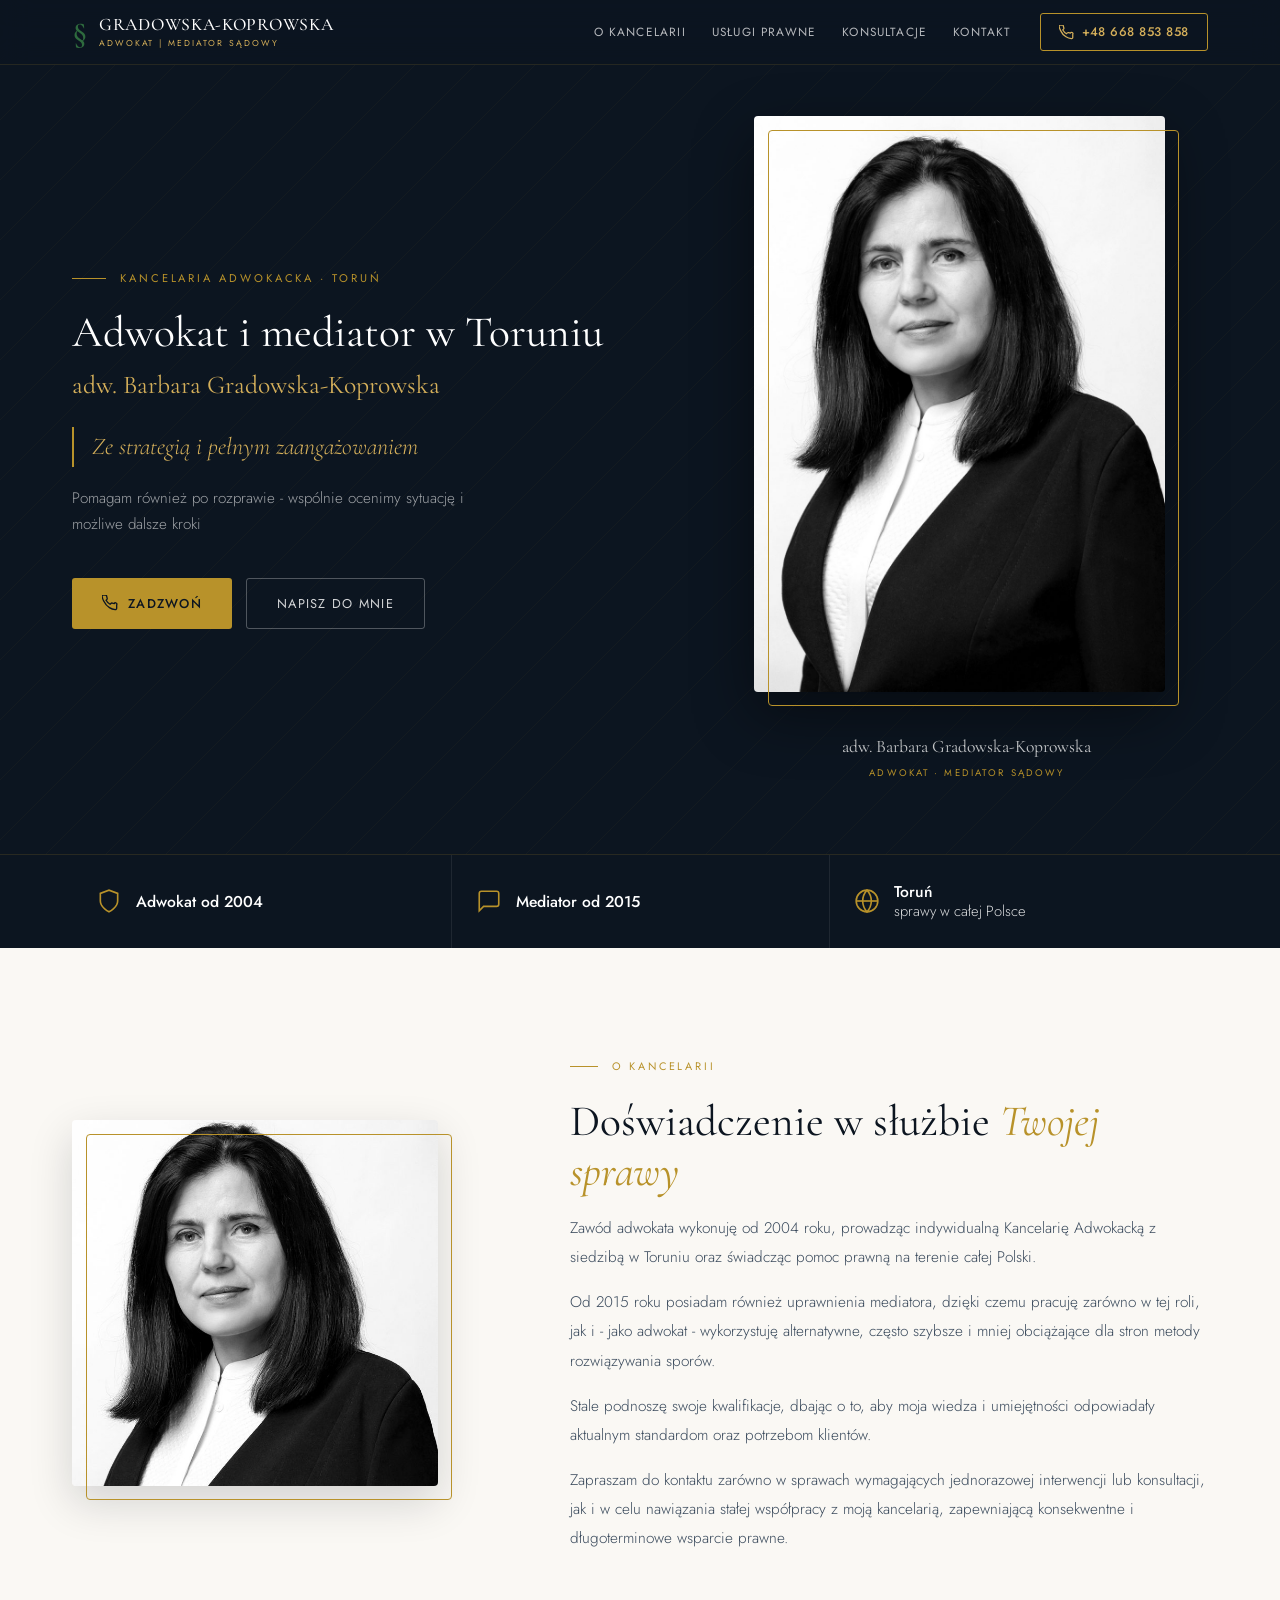
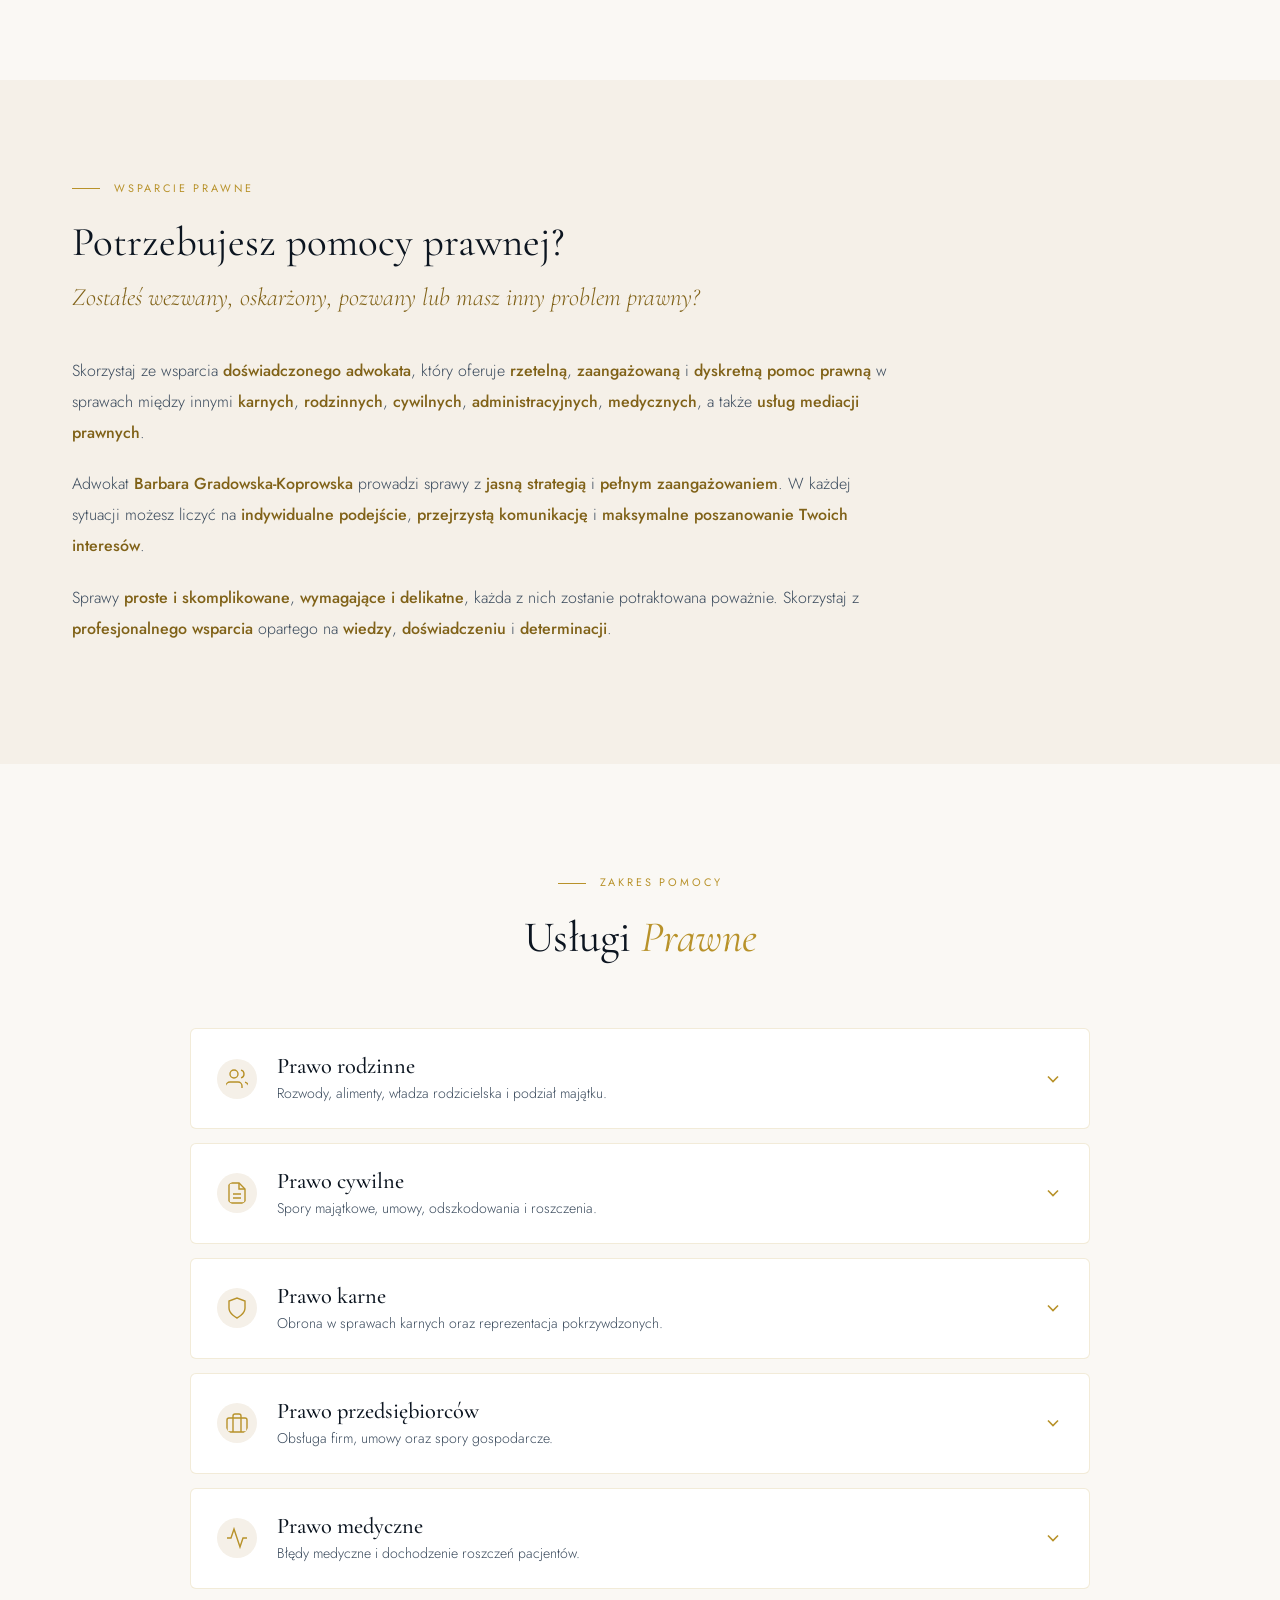
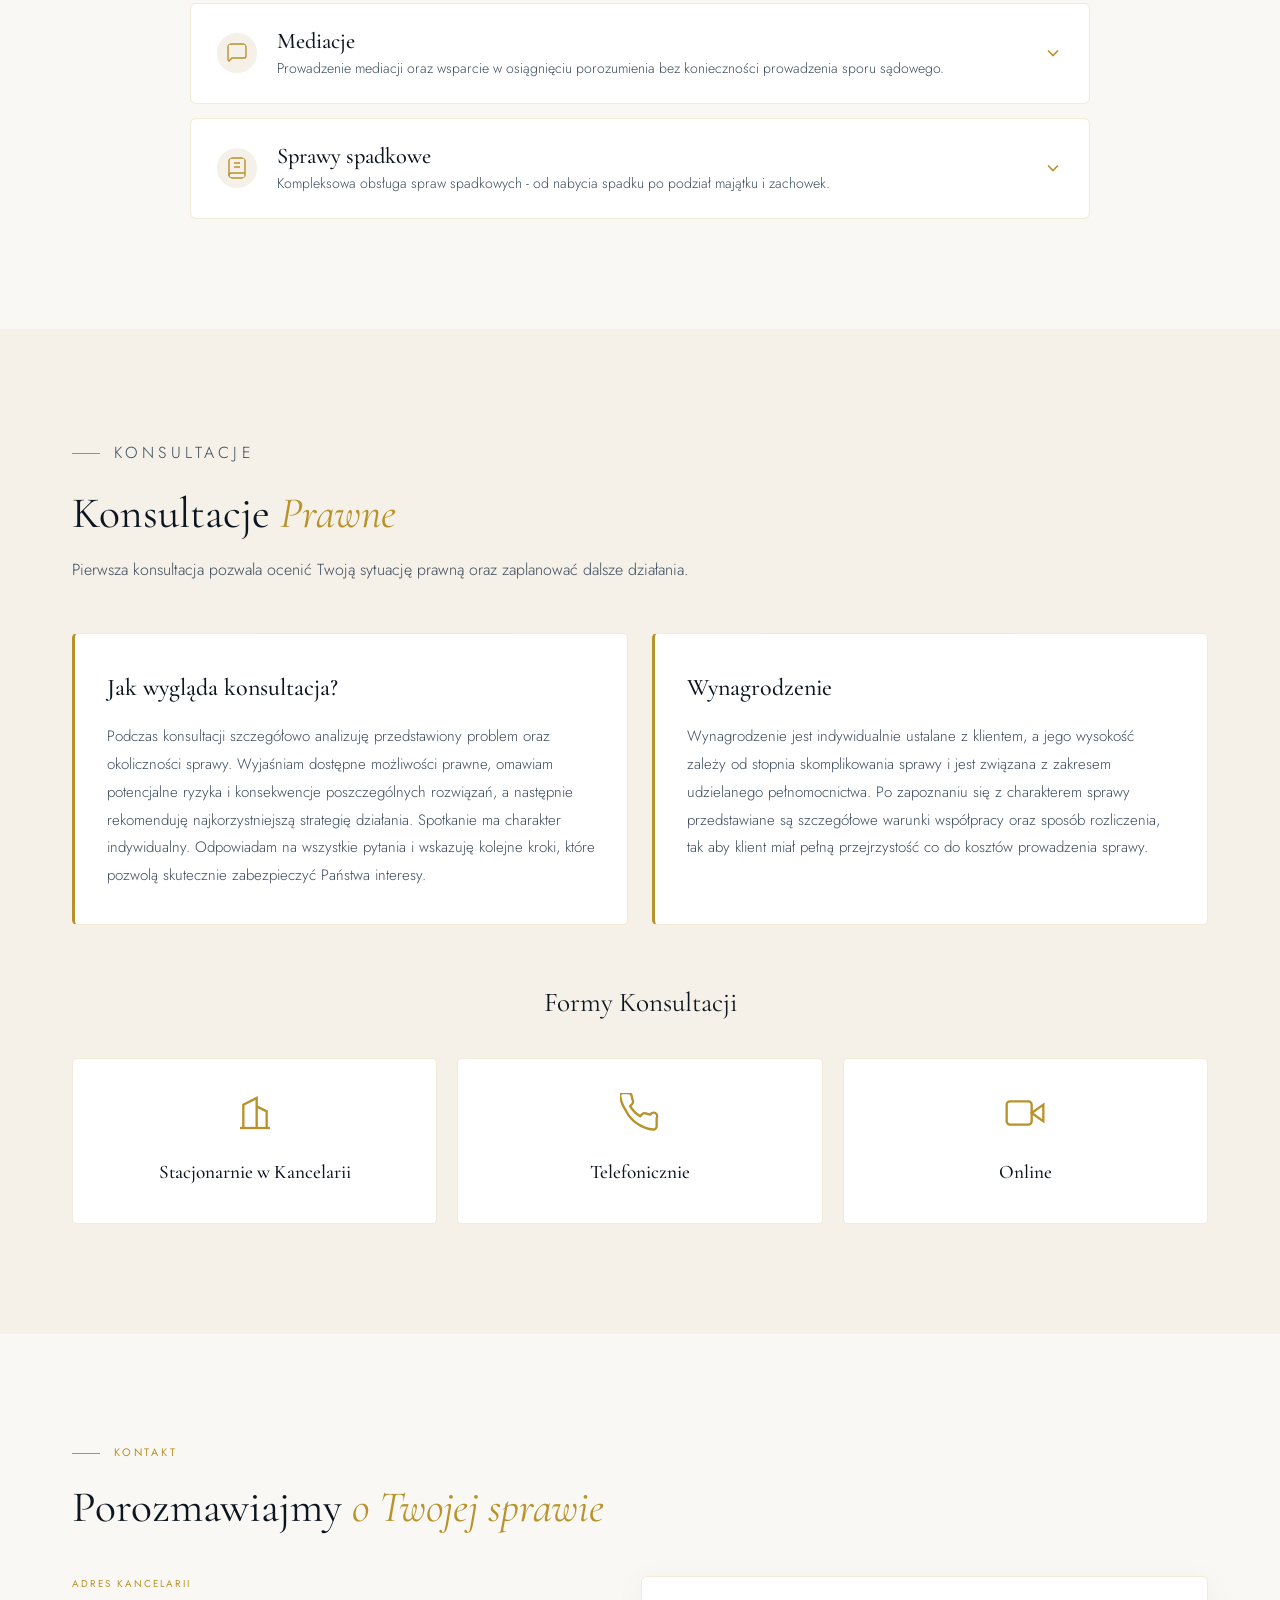
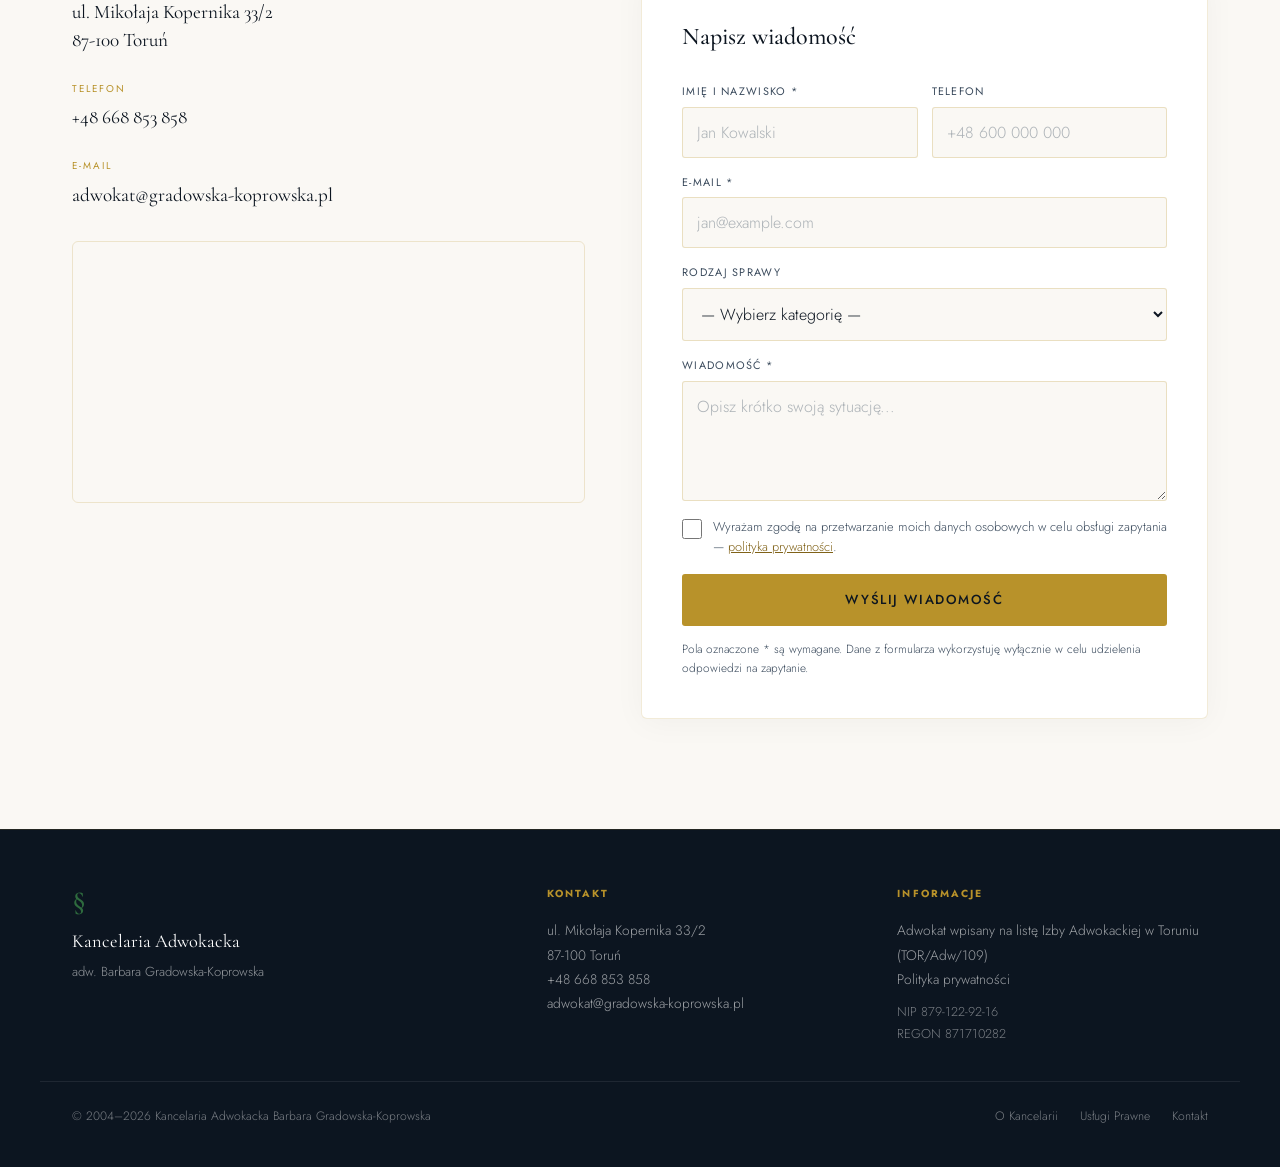
==== commit 0bdfe354: "Treść: 'pozornie beznadziejne' → 'wymagające' (korekta na życzenie klienta) Co-Authored-By: Claude F" ====
--- a/index.html
+++ b/index.html
@@ -817,6 +817,7 @@
 
       .section-inner { padding: 0 20px; }
       .hero-wrap { padding: 84px 22px 48px; gap: 36px; }
+      .hero-figcap { display: none; } /* nazwisko jest tuż niżej pod H1 — bez duplikatu na wąskim ekranie */
       .hero-actions { flex-direction: column; }
       .btn-primary, .btn-ghost { width: 100%; justify-content: center; }
 
@@ -968,7 +969,7 @@
       <div class="pomoc-body">
         <p class="reveal reveal-delay-1">Skorzystaj ze wsparcia <span class="highlight">doświadczonego adwokata</span>, który oferuje <span class="highlight">rzetelną</span>, <span class="highlight">zaangażowaną</span> i <span class="highlight">dyskretną pomoc prawną</span> w sprawach między innymi <span class="highlight">karnych</span>, <span class="highlight">rodzinnych</span>, <span class="highlight">cywilnych</span>, <span class="highlight">administracyjnych</span>, <span class="highlight">medycznych</span>, a także <span class="highlight">usług mediacji prawnych</span>.</p>
         <p class="reveal reveal-delay-2">Adwokat <span class="highlight">Barbara Gradowska-Koprowska</span> prowadzi sprawy z <span class="highlight">jasną strategią</span> i <span class="highlight">pełnym zaangażowaniem</span>. W każdej sytuacji możesz liczyć na <span class="highlight">indywidualne podejście</span>, <span class="highlight">przejrzystą komunikację</span> i <span class="highlight">maksymalne poszanowanie Twoich interesów</span>.</p>
-        <p class="reveal reveal-delay-2">Sprawy <span class="highlight">proste i skomplikowane</span>, <span class="highlight">pozornie beznadziejne i delikatne</span>, każda z nich zostanie potraktowana poważnie. Skorzystaj z <span class="highlight">profesjonalnego wsparcia</span> opartego na <span class="highlight">wiedzy</span>, <span class="highlight">doświadczeniu</span> i <span class="highlight">determinacji</span>.</p>
+        <p class="reveal reveal-delay-2">Sprawy <span class="highlight">proste i skomplikowane</span>, <span class="highlight">wymagające i delikatne</span>, każda z nich zostanie potraktowana poważnie. Skorzystaj z <span class="highlight">profesjonalnego wsparcia</span> opartego na <span class="highlight">wiedzy</span>, <span class="highlight">doświadczeniu</span> i <span class="highlight">determinacji</span>.</p>
       </div>
     </div>
   </section>
@@ -1202,8 +1203,7 @@
         <div class="form-card reveal reveal-delay-2">
           <div class="form-title">Napisz wiadomość</div>
           <form id="contactForm" action="https://api.web3forms.com/submit" method="POST" novalidate>
-            <!-- TODO: podmień na klucz z web3forms.com -->
-            <input type="hidden" name="access_key" value="YOUR_ACCESS_KEY_HERE" />
+            <input type="hidden" name="access_key" value="477fac12-1023-4886-9efd-9e162fdbb883" />
             <input type="hidden" name="subject" value="Nowe zapytanie ze strony kancelarii" />
             <input type="hidden" name="from_name" value="Formularz — gradowska-koprowska.pl" />
             <!-- honeypot -->
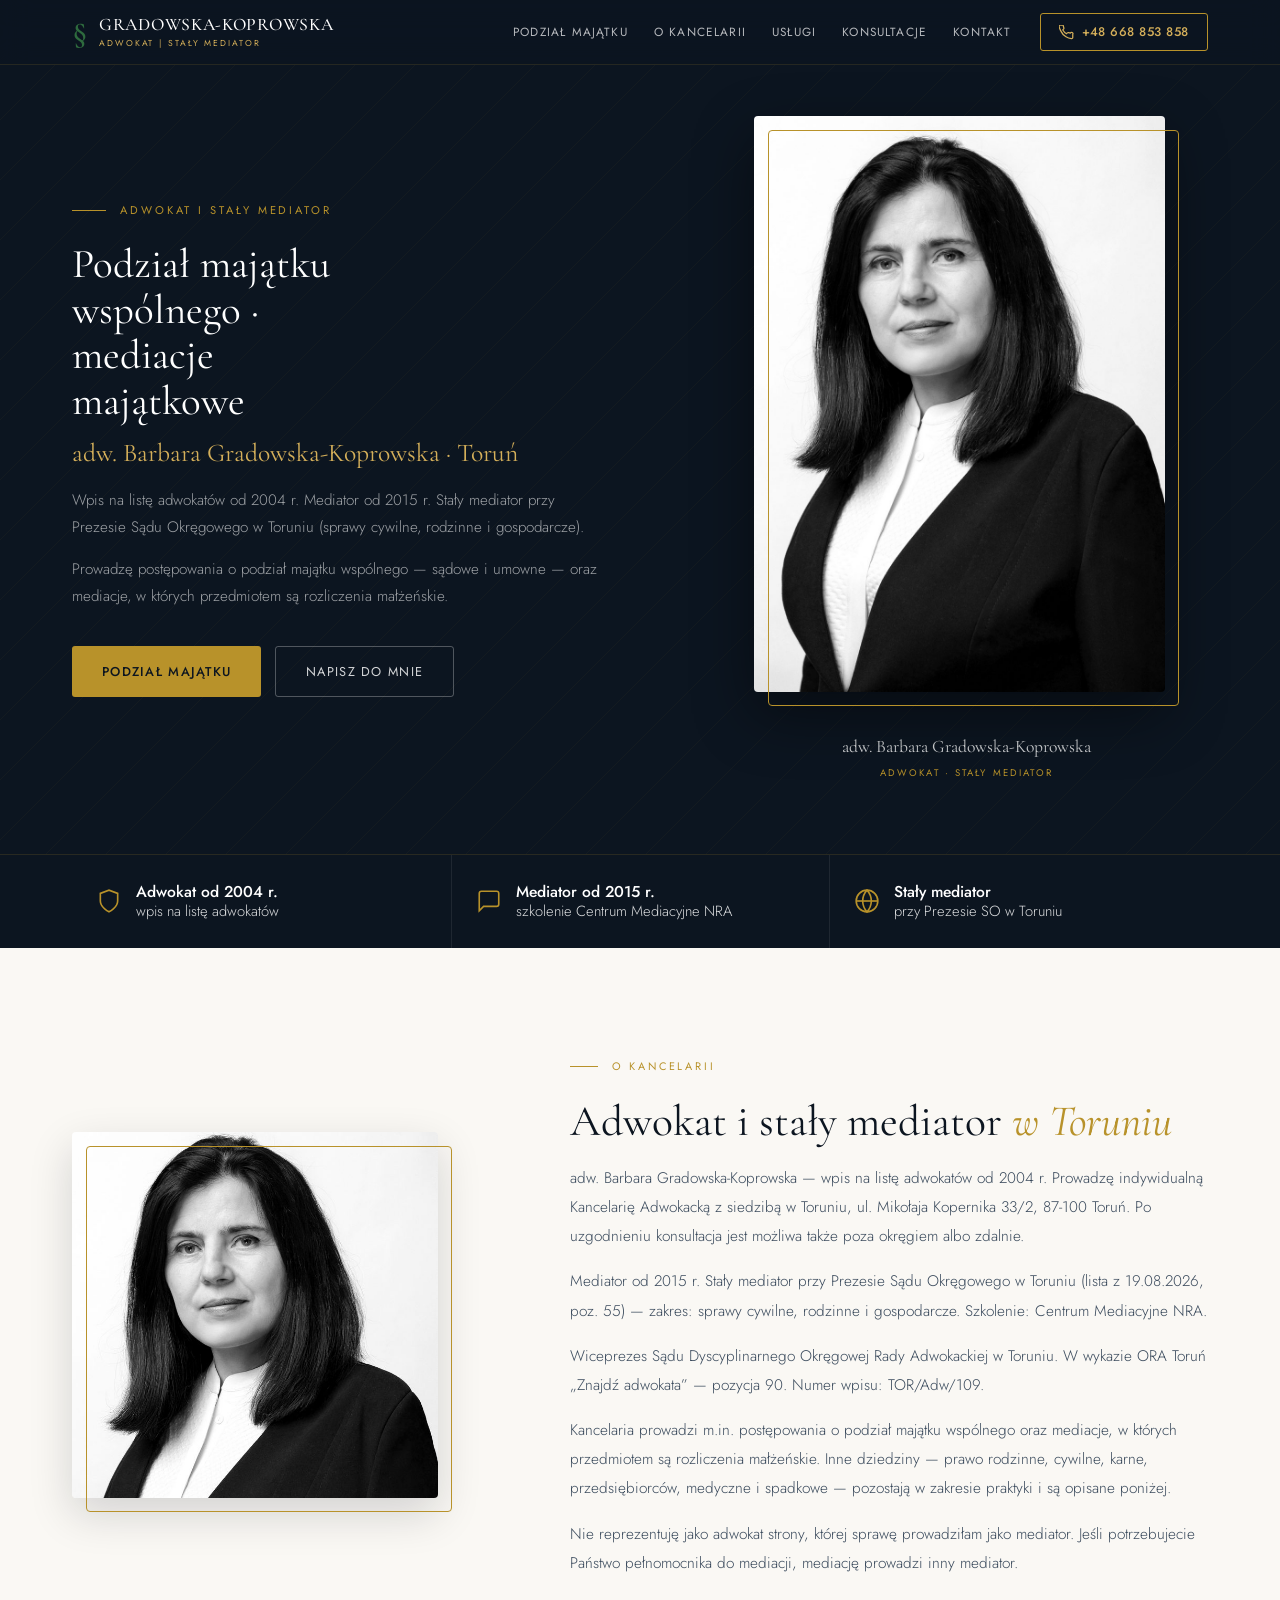
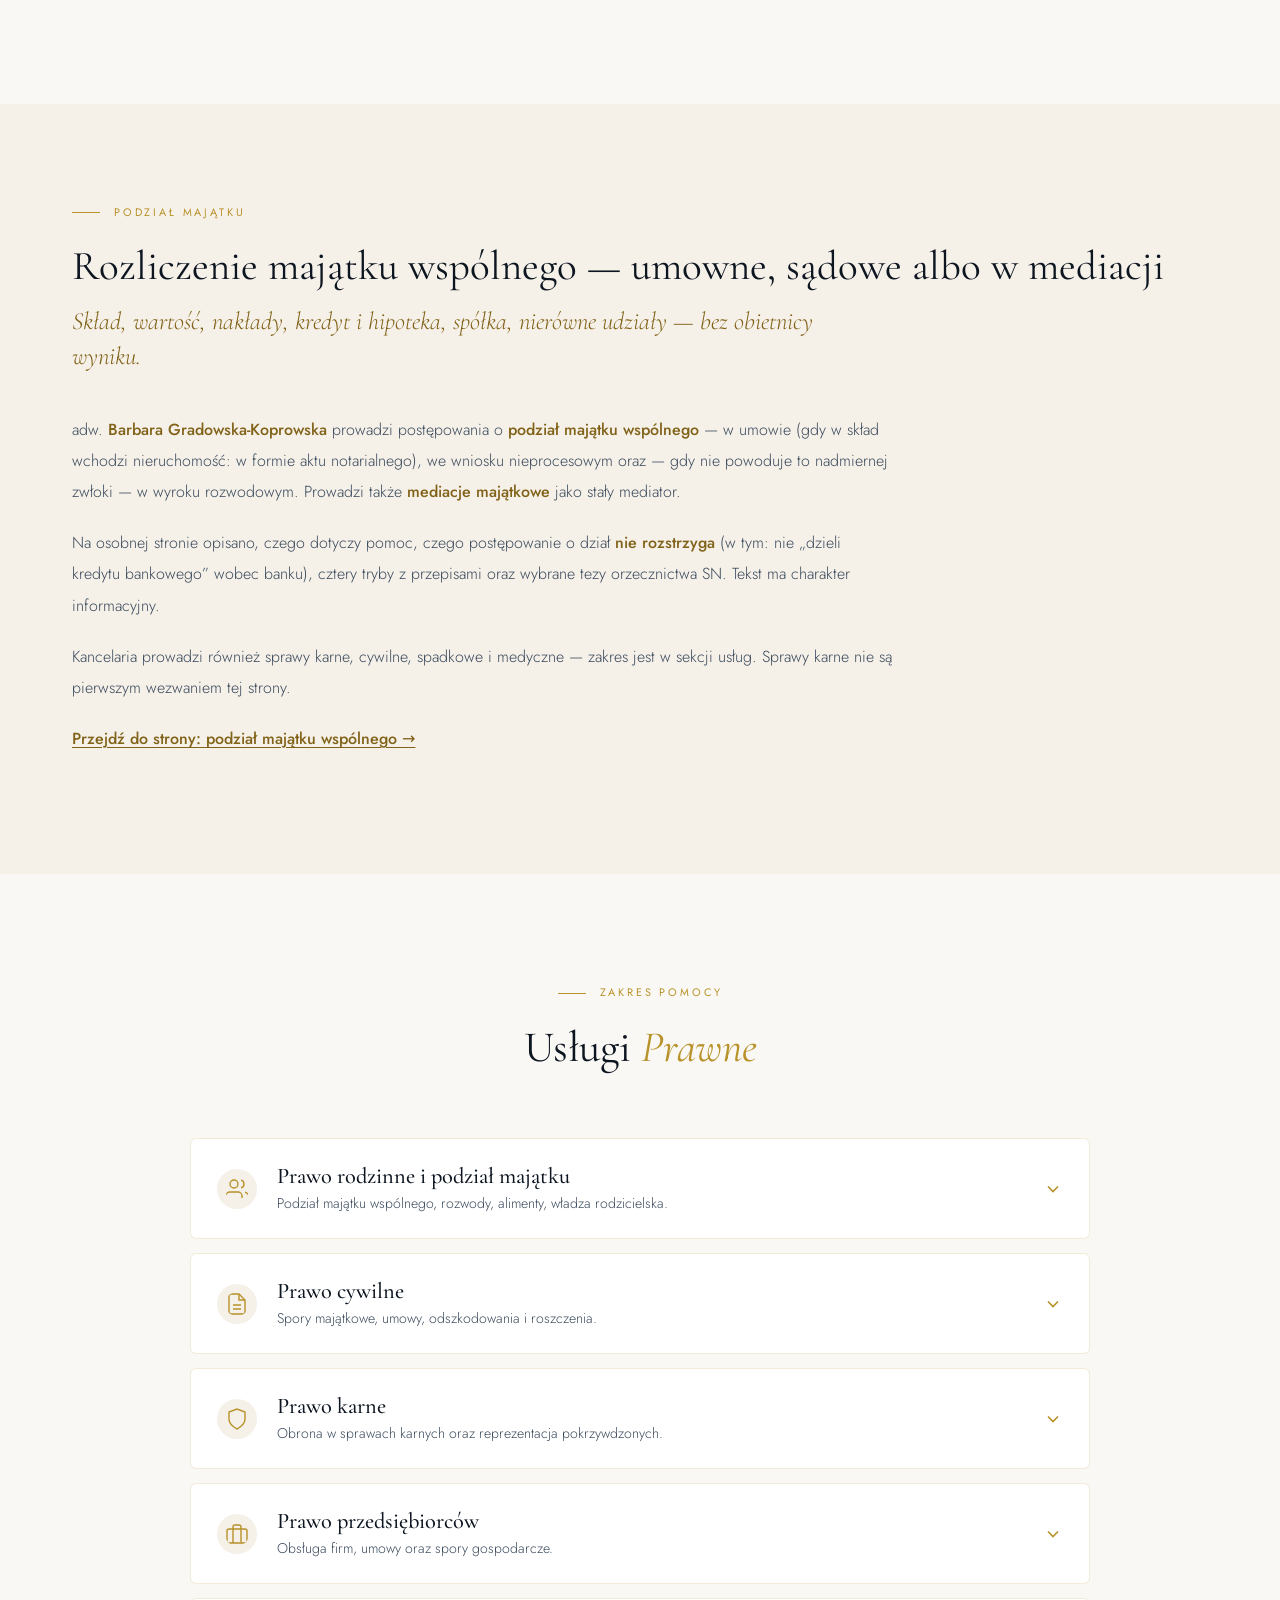
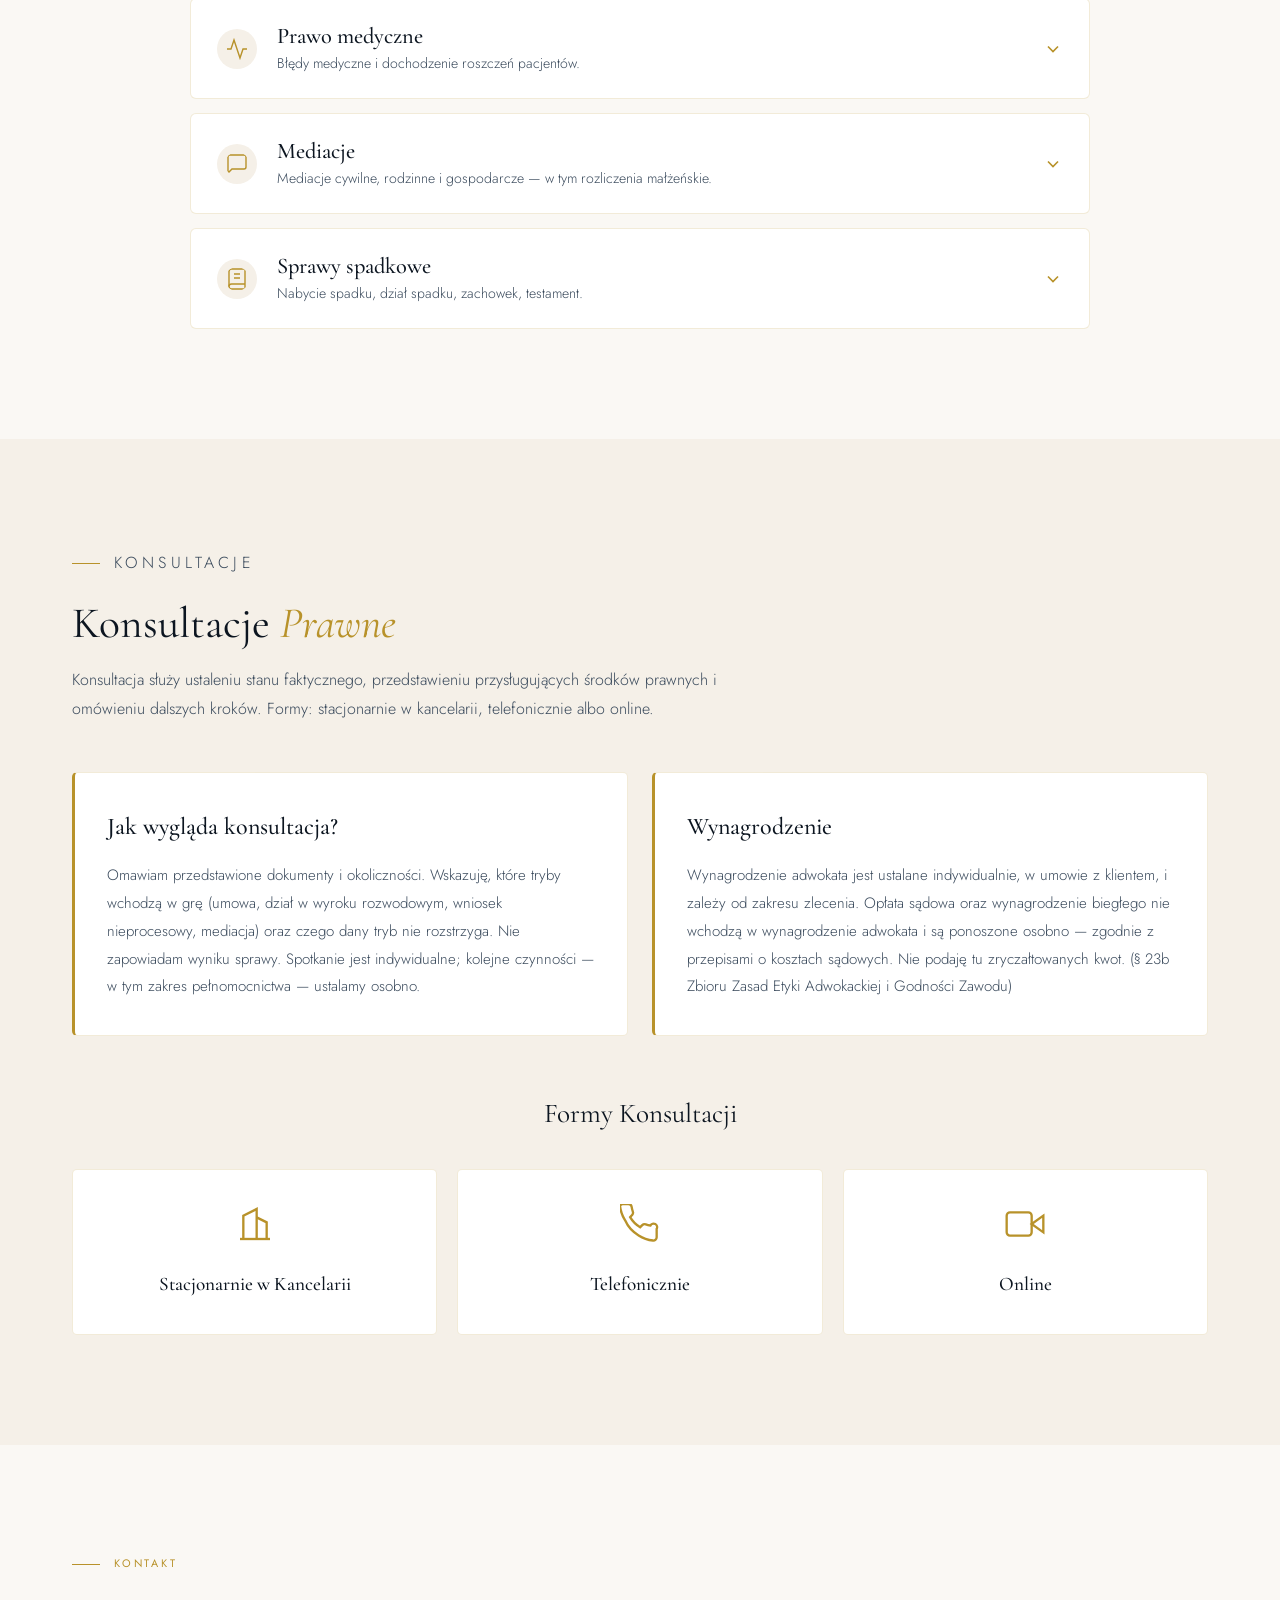
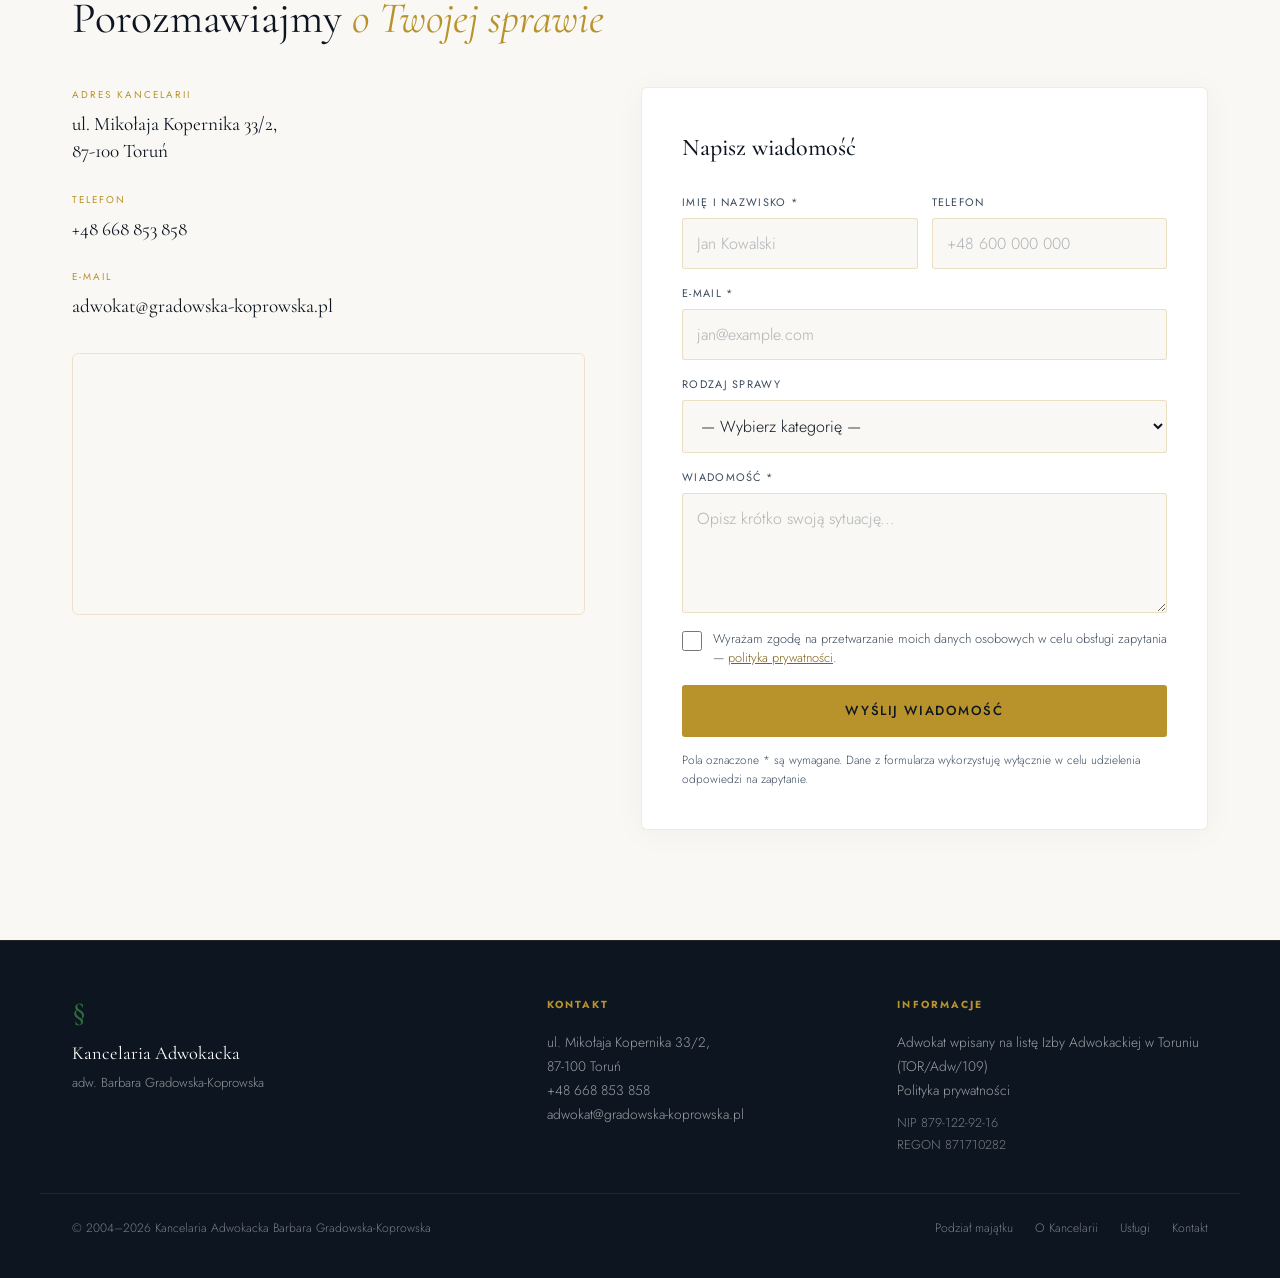
==== commit 193e290f: "Wersja v2 (preview): nisza podział majątku i mediacje majątkowe Strona główna pokazuje w pierwszym e" ====
--- a/index.html
+++ b/index.html
@@ -4,8 +4,8 @@
   <meta charset="UTF-8" />
   <meta name="viewport" content="width=device-width, initial-scale=1.0" />
 
-  <title>Adwokat Toruń — Kancelaria Adwokacka Barbara Gradowska-Koprowska</title>
-  <meta name="description" content="Kancelaria Adwokacka Barbara Gradowska-Koprowska w Toruniu. Adwokat od 2004 r., mediator sądowy od 2015 r. Prawo rodzinne, cywilne, karne, przedsiębiorców, medyczne, spadkowe oraz mediacje. Pomoc prawna na terenie całej Polski. Tel. +48 668 853 858." />
+  <title>Adwokat i stały mediator — podział majątku wspólnego · Toruń · adw. Barbara Gradowska-Koprowska</title>
+  <meta name="description" content="Adwokat i stały mediator w Toruniu. Podział majątku wspólnego oraz mediacje majątkowe. Wpis na listę adwokatów od 2004 r., mediator od 2015 r., stały mediator przy Prezesie SO w Toruniu. Tel. +48 668 853 858. ul. Mikołaja Kopernika 33/2, 87-100 Toruń." />
   <link rel="canonical" href="https://gradowska-koprowska.pl/" />
 
   <!-- Open Graph -->
@@ -13,16 +13,16 @@
   <meta property="og:locale" content="pl_PL" />
   <meta property="og:url" content="https://gradowska-koprowska.pl/" />
   <meta property="og:site_name" content="Kancelaria Adwokacka Barbara Gradowska-Koprowska" />
-  <meta property="og:title" content="Adwokat Toruń — Kancelaria Adwokacka Barbara Gradowska-Koprowska" />
-  <meta property="og:description" content="Adwokat od 2004 r., mediator sądowy od 2015 r. Prawo rodzinne, cywilne, karne, przedsiębiorców, medyczne, spadkowe oraz mediacje. Toruń · pomoc na terenie całej Polski." />
+  <meta property="og:title" content="Adwokat i stały mediator — podział majątku wspólnego · Toruń" />
+  <meta property="og:description" content="adw. Barbara Gradowska-Koprowska. Wpis na listę adwokatów od 2004 r. Mediator od 2015 r. Stały mediator przy Prezesie SO w Toruniu. Podział majątku wspólnego i mediacje majątkowe. ul. Mikołaja Kopernika 33/2, 87-100 Toruń." />
   <meta property="og:image" content="https://gradowska-koprowska.pl/assets/foto-og.jpg" />
   <meta property="og:image:width" content="1200" />
   <meta property="og:image:height" content="630" />
 
   <!-- Twitter -->
   <meta name="twitter:card" content="summary_large_image" />
-  <meta name="twitter:title" content="Adwokat Toruń — Kancelaria Adwokacka Barbara Gradowska-Koprowska" />
-  <meta name="twitter:description" content="Adwokat od 2004 r., mediator sądowy od 2015 r. Prawo rodzinne, cywilne, karne, medyczne, spadkowe oraz mediacje. Toruń." />
+  <meta name="twitter:title" content="Adwokat i stały mediator — podział majątku wspólnego · Toruń" />
+  <meta name="twitter:description" content="adw. Barbara Gradowska-Koprowska. Adwokat od 2004 r., mediator od 2015 r., stały mediator przy Prezesie SO w Toruniu. ul. Mikołaja Kopernika 33/2, 87-100 Toruń." />
   <meta name="twitter:image" content="https://gradowska-koprowska.pl/assets/foto-og.jpg" />
 
   <meta name="theme-color" content="#0c1520" />
@@ -40,817 +40,68 @@
   <script type="application/ld+json">
   {
     "@context": "https://schema.org",
-    "@type": "LegalService",
-    "name": "Kancelaria Adwokacka Barbara Gradowska-Koprowska",
-    "description": "Kancelaria adwokacka świadcząca kompleksową obsługę prawną w zakresie prawa karnego, rodzinnego, cywilnego, administracyjnego oraz mediacji.",
-    "url": "https://gradowska-koprowska.pl/",
-    "logo": "https://gradowska-koprowska.pl/favicon.svg",
-    "image": "https://gradowska-koprowska.pl/assets/foto.jpg",
-    "telephone": "+48668853858",
-    "email": "adwokat@gradowska-koprowska.pl",
-    "priceRange": "$$",
-    "address": {
-      "@type": "PostalAddress",
-      "streetAddress": "ul. Mikołaja Kopernika 33/2",
-      "addressLocality": "Toruń",
-      "postalCode": "87-100",
-      "addressCountry": "PL"
-    },
-    "geo": {
-      "@type": "GeoCoordinates",
-      "latitude": "53.0088",
-      "longitude": "18.6015"
-    },
-    "areaServed": {
-      "@type": "AdministrativeArea",
-      "name": "Polska"
-    },
-    "openingHoursSpecification": [],
-    "sameAs": [],
-    "founder": {
-      "@type": "Person",
-      "name": "Barbara Gradowska-Koprowska",
-      "jobTitle": "Adwokat, Mediator",
-      "memberOf": {
-        "@type": "Organization",
-        "name": "Izba Adwokacka w Toruniu"
+    "@graph": [
+      {
+        "@type": "LegalService",
+        "@id": "https://gradowska-koprowska.pl/#kancelaria",
+        "name": "Kancelaria Adwokacka Barbara Gradowska-Koprowska",
+        "description": "Kancelaria adwokacka w Toruniu. Adwokat i stały mediator. Podział majątku wspólnego, mediacje majątkowe oraz sprawy rodzinne, cywilne, karne, spadkowe i medyczne.",
+        "url": "https://gradowska-koprowska.pl/",
+        "logo": "https://gradowska-koprowska.pl/favicon.svg",
+        "image": "https://gradowska-koprowska.pl/assets/foto.jpg",
+        "telephone": "+48668853858",
+        "email": "adwokat@gradowska-koprowska.pl",
+        "address": {
+          "@type": "PostalAddress",
+          "streetAddress": "ul. Mikołaja Kopernika 33/2",
+          "addressLocality": "Toruń",
+          "postalCode": "87-100",
+          "addressCountry": "PL"
+        },
+        "geo": {
+          "@type": "GeoCoordinates",
+          "latitude": "53.0088",
+          "longitude": "18.6015"
+        },
+        "areaServed": {
+          "@type": "City",
+          "name": "Toruń"
+        },
+        "founder": { "@id": "https://gradowska-koprowska.pl/#adwokat" },
+        "employee": { "@id": "https://gradowska-koprowska.pl/#adwokat" },
+        "hasOfferCatalog": {
+          "@type": "OfferCatalog",
+          "name": "Usługi prawne",
+          "itemListElement": [
+            { "@type": "Offer", "itemOffered": { "@type": "Service", "name": "Podział majątku wspólnego" } },
+            { "@type": "Offer", "itemOffered": { "@type": "Service", "name": "Mediacje majątkowe" } },
+            { "@type": "Offer", "itemOffered": { "@type": "Service", "name": "Prawo rodzinne" } },
+            { "@type": "Offer", "itemOffered": { "@type": "Service", "name": "Prawo cywilne" } },
+            { "@type": "Offer", "itemOffered": { "@type": "Service", "name": "Prawo karne" } },
+            { "@type": "Offer", "itemOffered": { "@type": "Service", "name": "Prawo przedsiębiorców" } },
+            { "@type": "Offer", "itemOffered": { "@type": "Service", "name": "Prawo medyczne" } },
+            { "@type": "Offer", "itemOffered": { "@type": "Service", "name": "Sprawy spadkowe" } }
+          ]
+        }
+      },
+      {
+        "@type": "Attorney",
+        "@id": "https://gradowska-koprowska.pl/#adwokat",
+        "name": "Barbara Gradowska-Koprowska",
+        "honorificPrefix": "adw.",
+        "jobTitle": "Adwokat, stały mediator",
+        "worksFor": { "@id": "https://gradowska-koprowska.pl/#kancelaria" },
+        "memberOf": {
+          "@type": "Organization",
+          "name": "Okręgowa Rada Adwokacka w Toruniu"
+        }
       }
-    },
-    "hasOfferCatalog": {
-      "@type": "OfferCatalog",
-      "name": "Usługi prawne",
-      "itemListElement": [
-        { "@type": "Offer", "itemOffered": { "@type": "Service", "name": "Prawo rodzinne" } },
-        { "@type": "Offer", "itemOffered": { "@type": "Service", "name": "Prawo cywilne" } },
-        { "@type": "Offer", "itemOffered": { "@type": "Service", "name": "Prawo karne" } },
-        { "@type": "Offer", "itemOffered": { "@type": "Service", "name": "Prawo przedsiębiorców" } },
-        { "@type": "Offer", "itemOffered": { "@type": "Service", "name": "Prawo medyczne" } },
-        { "@type": "Offer", "itemOffered": { "@type": "Service", "name": "Mediacje" } },
-        { "@type": "Offer", "itemOffered": { "@type": "Service", "name": "Sprawy spadkowe" } }
-      ]
-    }
+    ]
   }
   </script>
 
-  <style>
-    /* ===================== DESIGN TOKENS ===================== */
-    :root {
-      --ink:       #0c1520;
-      --ink-soft:  #3a4a5c;
-      --gold:      #b8922a;
-      --gold-lt:   #d4af5a;
-      --gold-deep: #806218;   /* AA-safe gold for text on light */
-      --green:     #2E6B3E;   /* logo mark */
-      --cream:     #f5f0e8;
-      --paper:     #faf8f4;
-      --white:     #ffffff;
-      --rule:      rgba(184,146,42,.25);
-
-      --serif: 'Cormorant Garamond', Georgia, serif;
-      --sans:  'Jost', system-ui, sans-serif;
-
-      --ease: cubic-bezier(.4,0,.2,1);
-      --slow: cubic-bezier(.25,.46,.45,.94);
-      --wrap: 1200px;
-    }
-
-    /* ===================== RESET & BASE ===================== */
-    *, *::before, *::after { box-sizing: border-box; margin: 0; padding: 0; }
-    html { scroll-behavior: smooth; font-size: 16px; -webkit-text-size-adjust: 100%; scroll-padding-top: 72px; }
-    body {
-      font-family: var(--sans);
-      background: var(--paper);
-      color: var(--ink);
-      line-height: 1.65;
-      overflow-x: hidden;
-      -webkit-font-smoothing: antialiased;
-    }
-    a { color: inherit; text-decoration: none; }
-    img { display: block; max-width: 100%; }
-    ul { list-style: none; }
-
-    :focus-visible {
-      outline: 2px solid var(--gold);
-      outline-offset: 3px;
-      border-radius: 2px;
-    }
-
-    .section-inner { max-width: var(--wrap); margin: 0 auto; padding: 0 32px; }
-
-    /* ===================== SCROLL REVEAL ===================== */
-    .reveal {
-      opacity: 0;
-      transform: translateY(30px);
-      transition: opacity .7s var(--slow), transform .7s var(--slow);
-    }
-    .reveal.visible { opacity: 1; transform: none; }
-    .reveal-delay-1 { transition-delay: .1s; }
-    .reveal-delay-2 { transition-delay: .2s; }
-    .reveal-delay-3 { transition-delay: .3s; }
-    @media (prefers-reduced-motion: reduce) {
-      .reveal { opacity: 1; transform: none; transition: none; }
-      html { scroll-behavior: auto; }
-    }
-
-    /* ===================== HEADER ===================== */
-    header {
-      position: fixed;
-      top: 0; left: 0; right: 0;
-      z-index: 200;
-      background: rgba(12,21,32,.94);
-      backdrop-filter: blur(14px);
-      -webkit-backdrop-filter: blur(14px);
-      border-bottom: 1px solid rgba(184,146,42,.15);
-      transition: box-shadow .4s var(--ease);
-    }
-    .nav-inner {
-      max-width: var(--wrap);
-      margin: 0 auto;
-      padding: 0 32px;
-      height: 64px;
-      display: flex;
-      align-items: center;
-      justify-content: space-between;
-      gap: 20px;
-    }
-    .logo-wrap { display: flex; align-items: center; gap: 12px; min-width: 0; }
-    .logo-mark {
-      font-family: var(--serif);
-      font-size: 2rem;
-      font-weight: 600;
-      color: var(--green);
-      line-height: 1;
-      flex-shrink: 0;
-    }
-    .logo-text { display: flex; flex-direction: column; min-width: 0; }
-    .logo-name {
-      font-family: var(--serif);
-      font-size: 1.1rem;
-      font-weight: 500;
-      letter-spacing: .04em;
-      text-transform: uppercase;
-      color: var(--white);
-      line-height: 1.15;
-      white-space: nowrap;
-    }
-    .logo-sub {
-      font-size: .54rem;
-      font-weight: 400;
-      letter-spacing: .22em;
-      text-transform: uppercase;
-      color: var(--gold-lt);
-      line-height: 1.4;
-      margin-top: 2px;
-    }
-    .nav-right { display: flex; align-items: center; gap: 28px; }
-    nav.desktop-nav { display: flex; align-items: center; gap: 26px; }
-    nav.desktop-nav a {
-      font-size: .74rem;
-      letter-spacing: .1em;
-      text-transform: uppercase;
-      color: rgba(255,255,255,.7);
-      transition: color .3s var(--ease);
-      position: relative;
-      padding: 4px 0;
-    }
-    nav.desktop-nav a::after {
-      content: '';
-      position: absolute;
-      bottom: -2px; left: 0; right: 0;
-      height: 1px;
-      background: var(--gold);
-      transform: scaleX(0);
-      transform-origin: left;
-      transition: transform .35s var(--ease);
-    }
-    nav.desktop-nav a:hover { color: var(--white); }
-    nav.desktop-nav a:hover::after { transform: scaleX(1); }
-    .header-tel {
-      display: inline-flex;
-      align-items: center;
-      gap: 8px;
-      padding: 8px 18px;
-      border: 1px solid var(--gold);
-      color: var(--gold-lt);
-      border-radius: 3px;
-      font-size: .78rem;
-      font-weight: 500;
-      letter-spacing: .04em;
-      white-space: nowrap;
-      transition: background .3s var(--ease), color .3s var(--ease);
-    }
-    .header-tel svg { width: 15px; height: 15px; }
-    .header-tel:hover { background: var(--gold); color: var(--ink); }
-
-    /* hamburger */
-    .hamburger {
-      display: none;
-      flex-direction: column;
-      gap: 5px;
-      cursor: pointer;
-      background: none;
-      border: none;
-      padding: 10px;
-      min-width: 44px;
-      min-height: 44px;
-      align-items: center;
-      justify-content: center;
-    }
-    .hamburger span {
-      display: block;
-      width: 22px;
-      height: 2px;
-      background: var(--white);
-      transition: transform .3s var(--ease), opacity .3s;
-    }
-    .hamburger[aria-expanded="true"] span:nth-child(1) { transform: translateY(7px) rotate(45deg); }
-    .hamburger[aria-expanded="true"] span:nth-child(2) { opacity: 0; }
-    .hamburger[aria-expanded="true"] span:nth-child(3) { transform: translateY(-7px) rotate(-45deg); }
-
-    /* mobile nav */
-    .mobile-nav {
-      display: none;
-      flex-direction: column;
-      background: rgba(12,21,32,.98);
-      border-top: 1px solid rgba(184,146,42,.15);
-      overflow: hidden;
-      max-height: 0;
-      transition: max-height .4s var(--ease);
-    }
-    .mobile-nav.open { max-height: 460px; }
-    .mobile-nav a {
-      display: flex;
-      align-items: center;
-      padding: 16px 32px;
-      font-size: .9rem;
-      letter-spacing: .08em;
-      text-transform: uppercase;
-      color: rgba(255,255,255,.78);
-      border-bottom: 1px solid rgba(255,255,255,.06);
-      min-height: 54px;
-    }
-    .mobile-nav a:hover { color: var(--gold-lt); }
-    .mobile-nav .mobile-call {
-      background: var(--gold);
-      color: var(--ink);
-      font-weight: 500;
-      justify-content: center;
-      gap: 10px;
-      border-bottom: none;
-      margin: 14px 24px;
-      border-radius: 4px;
-    }
-    .mobile-nav .mobile-call svg { width: 16px; height: 16px; }
-
-    /* ===================== BUTTONS ===================== */
-    .btn-primary {
-      display: inline-flex;
-      align-items: center;
-      gap: 10px;
-      padding: 15px 30px;
-      background: var(--gold);
-      color: var(--ink);
-      font-size: .8rem;
-      font-weight: 500;
-      letter-spacing: .1em;
-      text-transform: uppercase;
-      border-radius: 3px;
-      min-height: 50px;
-      transition: background .3s var(--ease), transform .3s var(--ease);
-    }
-    .btn-primary:hover { background: var(--gold-lt); transform: translateY(-2px); }
-    .btn-primary svg { width: 16px; height: 16px; }
-    .btn-ghost {
-      display: inline-flex;
-      align-items: center;
-      gap: 10px;
-      padding: 14px 30px;
-      border: 1px solid rgba(255,255,255,.28);
-      color: rgba(255,255,255,.82);
-      font-size: .8rem;
-      font-weight: 400;
-      letter-spacing: .1em;
-      text-transform: uppercase;
-      border-radius: 3px;
-      min-height: 50px;
-      transition: border-color .3s var(--ease), color .3s var(--ease);
-    }
-    .btn-ghost:hover { border-color: var(--gold); color: var(--gold-lt); }
-
-    /* ===================== HERO ===================== */
-    .hero {
-      background: var(--ink);
-      position: relative;
-      overflow: hidden;
-    }
-    .hero::before {
-      content: '';
-      position: absolute;
-      inset: 0;
-      background: url("data:image/svg+xml,%3Csvg xmlns='http://www.w3.org/2000/svg' width='60' height='60'%3E%3Cpath d='M0 60L60 0M-5 5L5 -5M55 65L65 55' stroke='rgba(184,146,42,.05)' stroke-width='1'/%3E%3C/svg%3E");
-      pointer-events: none;
-    }
-    .hero-wrap {
-      position: relative;
-      max-width: 1440px;
-      margin-inline: auto;
-      padding: 116px 72px 72px;
-      min-height: min(86vh, 820px);
-      display: grid;
-      grid-template-columns: 1.1fr .9fr;
-      gap: 64px;
-      align-items: center;
-    }
-    .hero-eyebrow {
-      font-size: .7rem;
-      letter-spacing: .26em;
-      text-transform: uppercase;
-      color: var(--gold);
-      margin-bottom: 22px;
-      display: flex;
-      align-items: center;
-      gap: 14px;
-    }
-    .hero-eyebrow::before { content: ''; display: block; width: 34px; height: 1px; background: var(--gold); }
-    .hero-title {
-      font-family: var(--serif);
-      font-size: clamp(2.2rem, 3.4vw, 3.4rem);
-      font-weight: 400;
-      line-height: 1.1;
-      color: var(--white);
-      margin-bottom: 12px;
-    }
-    .hero-name {
-      font-family: var(--serif);
-      font-size: clamp(1.35rem, 2vw, 1.9rem);
-      font-weight: 400;
-      line-height: 1.25;
-      color: var(--gold-lt);
-      margin-bottom: 26px;
-    }
-    .hero-tagline {
-      font-family: var(--serif);
-      font-size: clamp(1.15rem, 2vw, 1.5rem);
-      font-style: italic;
-      font-weight: 300;
-      color: var(--gold-lt);
-      margin-bottom: 18px;
-      padding-left: 18px;
-      border-left: 2px solid var(--gold);
-    }
-    .hero-sentence {
-      font-size: .95rem;
-      font-weight: 300;
-      line-height: 1.75;
-      color: rgba(255,255,255,.6);
-      max-width: 430px;
-      margin-bottom: 40px;
-    }
-    .hero-actions { display: flex; gap: 14px; flex-wrap: wrap; }
-
-    /* framed portrait — gallery-style offset gold line (shared: hero + about) */
-    .framed {
-      position: relative;
-      display: inline-block;
-      margin: 0 14px 14px 0;
-    }
-    .framed::before {
-      content: '';
-      position: absolute;
-      inset: 14px -14px -14px 14px;
-      border: 1px solid var(--gold);
-      border-radius: 4px;
-      pointer-events: none;
-      z-index: 1;
-    }
-    .framed img { display: block; border-radius: 4px; }
-
-    .hero-figure {
-      margin: 0;
-      display: flex;
-      flex-direction: column;
-      align-items: center;
-      justify-self: center;
-      min-width: 0;
-    }
-    .hero-photo {
-      aspect-ratio: 900 / 1262;
-      height: min(64vh, 620px);
-      width: auto;
-      max-width: 100%;
-      object-fit: cover;
-      box-shadow: 0 22px 60px rgba(0,0,0,.45);
-    }
-    .hero-figcap { text-align: center; margin-top: 26px; }
-    .hero-figcap .fc-name {
-      display: block;
-      font-family: var(--serif);
-      font-size: 1.1rem;
-      font-weight: 400;
-      color: rgba(255,255,255,.8);
-    }
-    .hero-figcap .fc-role {
-      display: block;
-      font-size: .6rem;
-      letter-spacing: .22em;
-      text-transform: uppercase;
-      color: var(--gold);
-      margin-top: 5px;
-    }
-
-    /* ===================== CREDENTIALS BAR ===================== */
-    .creds { background: var(--ink); border-top: 1px solid rgba(184,146,42,.16); }
-    .creds-inner {
-      max-width: var(--wrap);
-      margin: 0 auto;
-      padding: 0 32px;
-      display: grid;
-      grid-template-columns: repeat(3, 1fr);
-    }
-    .cred {
-      display: flex;
-      align-items: center;
-      gap: 14px;
-      padding: 26px 24px;
-      color: rgba(255,255,255,.85);
-    }
-    .cred + .cred { border-left: 1px solid rgba(255,255,255,.08); }
-    .cred svg { width: 26px; height: 26px; color: var(--gold); flex-shrink: 0; }
-    .cred-txt { font-size: .92rem; font-weight: 300; line-height: 1.35; }
-    .cred-txt strong { display: block; font-weight: 500; color: var(--white); font-size: .98rem; }
-
-    /* ===================== SECTION COMMONS ===================== */
-    .section-label {
-      font-size: .68rem;
-      letter-spacing: .26em;
-      text-transform: uppercase;
-      color: var(--gold);
-      display: flex;
-      align-items: center;
-      gap: 14px;
-      margin-bottom: 20px;
-    }
-    .section-label::before { content: ''; display: block; width: 28px; height: 1px; background: var(--gold); }
-    .section-heading {
-      font-family: var(--serif);
-      font-size: clamp(2rem, 3.4vw, 3rem);
-      font-weight: 400;
-      line-height: 1.15;
-      color: var(--ink);
-      margin-bottom: 18px;
-    }
-    .section-heading em { font-style: italic; color: var(--gold); }
-
-    /* ===================== ABOUT ===================== */
-    .about { padding: 110px 0; background: var(--paper); }
-    .about-grid { display: grid; grid-template-columns: .8fr 1.2fr; gap: 72px; align-items: center; }
-    .about-portrait { position: relative; max-width: 380px; }
-    .about-portrait .framed img {
-      width: 100%;
-      height: auto;
-      box-shadow: 0 16px 44px rgba(12,21,32,.16);
-    }
-    .about-text { font-size: .96rem; font-weight: 300; color: var(--ink-soft); line-height: 1.9; margin-bottom: 16px; }
-
-    /* ===================== HELP / POMOC ===================== */
-    .pomoc { padding: 100px 0; background: var(--cream); }
-    .pomoc h2.pomoc-lead {
-      font-family: var(--serif);
-      font-size: clamp(1.9rem, 3.2vw, 2.7rem);
-      font-weight: 400;
-      color: var(--ink);
-      line-height: 1.18;
-      margin-bottom: 14px;
-    }
-    .pomoc h2.pomoc-sub {
-      font-family: var(--serif);
-      font-size: clamp(1.2rem, 2vw, 1.55rem);
-      font-weight: 300;
-      font-style: italic;
-      color: var(--gold-deep);
-      line-height: 1.4;
-      margin-bottom: 40px;
-      max-width: 760px;
-    }
-    .pomoc-body { max-width: 820px; }
-    .pomoc-body p { font-size: 1rem; font-weight: 300; color: var(--ink-soft); line-height: 1.95; margin-bottom: 20px; }
-    .pomoc-body .highlight { font-weight: 500; color: var(--gold-deep); }
-
-    /* ===================== SERVICES / ACCORDION ===================== */
-    .services { padding: 110px 0; background: var(--paper); }
-    .services-head { text-align: center; display: flex; flex-direction: column; align-items: center; margin-bottom: 48px; }
-    .services-head .section-label { justify-content: center; }
-    .services-list { max-width: 900px; margin: 0 auto; display: flex; flex-direction: column; gap: 14px; }
-    details.service {
-      background: var(--white);
-      border: 1px solid rgba(184,146,42,.18);
-      border-radius: 6px;
-      overflow: hidden;
-      transition: border-color .35s var(--ease), box-shadow .35s var(--ease);
-    }
-    details.service[open] { border-color: rgba(184,146,42,.4); box-shadow: 0 10px 40px rgba(184,146,42,.08); }
-    details.service summary {
-      list-style: none;
-      cursor: pointer;
-      display: flex;
-      align-items: center;
-      gap: 20px;
-      padding: 24px 26px;
-      min-height: 64px;
-    }
-    details.service summary::-webkit-details-marker { display: none; }
-    .service-icon {
-      width: 40px; height: 40px;
-      flex-shrink: 0;
-      color: var(--gold);
-      background: var(--cream);
-      border-radius: 50%;
-      padding: 8px;
-    }
-    .service-titles { flex: 1; min-width: 0; }
-    .service-titles h3 {
-      font-family: var(--serif);
-      font-size: 1.4rem;
-      font-weight: 500;
-      color: var(--ink);
-      line-height: 1.2;
-      margin-bottom: 3px;
-    }
-    .service-titles p { font-size: .88rem; font-weight: 300; color: var(--ink-soft); line-height: 1.5; }
-    .chevron { width: 20px; height: 20px; color: var(--gold); flex-shrink: 0; transition: transform .35s var(--ease); }
-    details.service[open] .chevron { transform: rotate(180deg); }
-    .service-list {
-      padding: 4px 26px 26px 86px;
-      display: grid;
-      gap: 11px;
-    }
-    .service-list li {
-      position: relative;
-      padding-left: 22px;
-      font-size: .94rem;
-      font-weight: 300;
-      color: var(--ink-soft);
-      line-height: 1.55;
-    }
-    .service-list li::before {
-      content: '';
-      position: absolute;
-      left: 0; top: 9px;
-      width: 6px; height: 6px;
-      border-radius: 50%;
-      background: var(--gold);
-    }
-
-    /* ===================== CONSULTATIONS ===================== */
-    .konsultacje { padding: 110px 0; background: var(--cream); }
-    .konsultacje .kons-header { max-width: 720px; margin-bottom: 48px; }
-    .konsultacje .kons-header p { font-size: 1rem; font-weight: 300; color: var(--ink-soft); line-height: 1.8; }
-    .kons-boxes { display: grid; grid-template-columns: 1fr 1fr; gap: 24px; margin-bottom: 56px; }
-    .kons-box {
-      background: var(--white);
-      border: 1px solid rgba(184,146,42,.18);
-      border-left: 3px solid var(--gold);
-      border-radius: 5px;
-      padding: 34px 32px;
-    }
-    .kons-box h3 { font-family: var(--serif); font-size: 1.5rem; font-weight: 500; color: var(--ink); margin-bottom: 16px; }
-    .kons-box p { font-size: .94rem; font-weight: 300; color: var(--ink-soft); line-height: 1.85; }
-    .kons-forms-title { font-family: var(--serif); font-size: 1.7rem; font-weight: 400; color: var(--ink); text-align: center; margin-bottom: 32px; }
-    .kons-forms { display: grid; grid-template-columns: repeat(3, 1fr); gap: 20px; }
-    .kons-form {
-      background: var(--white);
-      border: 1px solid rgba(184,146,42,.18);
-      border-radius: 5px;
-      padding: 34px 24px;
-      text-align: center;
-      transition: transform .3s var(--ease), box-shadow .3s var(--ease);
-    }
-    .kons-form:hover { transform: translateY(-3px); box-shadow: 0 10px 34px rgba(184,146,42,.1); }
-    .kons-form svg { width: 40px; height: 40px; color: var(--gold); margin: 0 auto 16px; }
-    .kons-form h4 { font-family: var(--serif); font-size: 1.2rem; font-weight: 500; color: var(--ink); }
-
-    /* ===================== CONTACT ===================== */
-    .contact { padding: 110px 0; background: var(--paper); }
-    .contact-grid { display: grid; grid-template-columns: .95fr 1.05fr; gap: 56px; margin-top: 44px; align-items: start; }
-    .info-blocks { display: flex; flex-direction: column; gap: 26px; margin-bottom: 32px; }
-    .info-label { font-size: .62rem; letter-spacing: .2em; text-transform: uppercase; color: var(--gold); margin-bottom: 7px; }
-    .info-value { font-family: var(--serif); font-size: 1.2rem; font-weight: 400; color: var(--ink); line-height: 1.45; }
-    .info-value a { transition: color .3s var(--ease); }
-    .info-value a:hover { color: var(--gold); }
-    .map-wrap { border-radius: 6px; overflow: hidden; border: 1px solid rgba(184,146,42,.2); }
-    .map-wrap iframe { width: 100%; height: 260px; border: 0; display: block; }
-
-    .form-card {
-      background: var(--white);
-      border: 1px solid rgba(184,146,42,.18);
-      border-radius: 6px;
-      padding: 40px;
-      box-shadow: 0 4px 32px rgba(0,0,0,.04);
-    }
-    .form-title { font-family: var(--serif); font-size: 1.5rem; font-weight: 500; color: var(--ink); margin-bottom: 26px; }
-    .form-row { display: grid; grid-template-columns: 1fr 1fr; gap: 14px; }
-    .form-group { display: flex; flex-direction: column; gap: 6px; margin-bottom: 16px; }
-    .form-group label { font-size: .68rem; letter-spacing: .12em; text-transform: uppercase; color: var(--ink-soft); }
-    .form-group input,
-    .form-group textarea,
-    .form-group select {
-      background: var(--paper);
-      border: 1px solid rgba(184,146,42,.25);
-      border-radius: 3px;
-      padding: 13px 14px;
-      font-family: var(--sans);
-      font-size: 16px;
-      font-weight: 300;
-      color: var(--ink);
-      outline: none;
-      transition: border-color .3s var(--ease);
-      width: 100%;
-      min-height: 48px;
-    }
-    .form-group input::placeholder, .form-group textarea::placeholder { color: rgba(58,74,92,.4); }
-    .form-group input:focus, .form-group textarea:focus, .form-group select:focus { border-color: var(--gold); }
-    .form-group textarea { resize: vertical; min-height: 120px; }
-    .rodo {
-      display: flex;
-      gap: 11px;
-      align-items: flex-start;
-      margin: 4px 0 18px;
-      font-size: .8rem;
-      font-weight: 300;
-      color: var(--ink-soft);
-      line-height: 1.5;
-    }
-    .rodo input {
-      width: 20px; height: 20px;
-      min-height: 20px;
-      margin-top: 2px;
-      flex-shrink: 0;
-      accent-color: var(--gold);
-    }
-    .rodo a { color: var(--gold-deep); text-decoration: underline; }
-    .honeypot { position: absolute; left: -9999px; opacity: 0; height: 0; width: 0; overflow: hidden; }
-    .form-submit {
-      width: 100%;
-      padding: 15px;
-      background: var(--gold);
-      color: var(--ink);
-      border: none;
-      border-radius: 3px;
-      font-family: var(--sans);
-      font-size: .82rem;
-      font-weight: 500;
-      letter-spacing: .12em;
-      text-transform: uppercase;
-      cursor: pointer;
-      min-height: 52px;
-      transition: background .3s var(--ease), transform .3s var(--ease);
-      -webkit-appearance: none;
-    }
-    .form-submit:hover { background: var(--gold-lt); transform: translateY(-2px); }
-    .form-submit:disabled { opacity: .7; cursor: default; transform: none; }
-    .form-note { font-size: .74rem; font-weight: 300; color: var(--ink-soft); margin-top: 14px; line-height: 1.6; }
-    .form-alert { margin-top: 14px; padding: 14px 16px; border-radius: 4px; font-size: .86rem; line-height: 1.6; display: none; }
-    .form-alert.show { display: block; }
-    .form-alert.success { background: rgba(46,107,62,.1); border: 1px solid rgba(46,107,62,.35); color: #1f4f2c; }
-    .form-alert.error { background: rgba(198,40,40,.08); border: 1px solid rgba(198,40,40,.35); color: #9a2020; }
-    .form-alert a { color: var(--gold-deep); font-weight: 500; text-decoration: underline; }
-
-    /* ===================== FOOTER ===================== */
-    footer { background: var(--ink); border-top: 1px solid rgba(184,146,42,.14); padding: 56px 0 40px; }
-    .footer-grid {
-      max-width: var(--wrap);
-      margin: 0 auto;
-      padding: 0 32px;
-      display: grid;
-      grid-template-columns: 1.4fr 1fr 1fr;
-      gap: 40px;
-    }
-    .footer-brand .fb-mark { font-family: var(--serif); font-size: 1.8rem; font-weight: 600; color: var(--green); line-height: 1; margin-bottom: 12px; }
-    .footer-brand .fb-name { font-family: var(--serif); font-size: 1.15rem; color: var(--white); font-weight: 400; }
-    .footer-brand .fb-role { font-size: .82rem; color: rgba(255,255,255,.55); font-weight: 300; margin-top: 4px; }
-    .footer-col h4 { font-size: .64rem; letter-spacing: .2em; text-transform: uppercase; color: var(--gold); margin-bottom: 16px; }
-    .footer-col p, .footer-col a { font-size: .86rem; font-weight: 300; color: rgba(255,255,255,.6); line-height: 1.75; display: block; }
-    .footer-col a:hover { color: var(--gold-lt); }
-    .footer-col .reg { font-size: .8rem; color: rgba(255,255,255,.45); margin-top: 10px; }
-    .footer-bottom {
-      max-width: var(--wrap);
-      margin: 36px auto 0;
-      padding: 24px 32px 0;
-      border-top: 1px solid rgba(255,255,255,.08);
-      display: flex;
-      justify-content: space-between;
-      align-items: center;
-      gap: 16px;
-      flex-wrap: wrap;
-    }
-    .footer-bottom a, .footer-bottom span { font-size: .76rem; font-weight: 300; color: rgba(255,255,255,.45); }
-    .footer-bottom a:hover { color: var(--gold-lt); }
-    .footer-bottom .fb-links { display: flex; gap: 22px; flex-wrap: wrap; }
-
-    /* ===================== STICKY MOBILE CALL BAR ===================== */
-    .mobile-cta-bar {
-      display: none;
-      position: fixed;
-      bottom: 0; left: 0; right: 0;
-      z-index: 199;
-      background: var(--ink);
-      border-top: 1px solid rgba(184,146,42,.25);
-      padding: 10px 16px;
-      padding-bottom: calc(10px + env(safe-area-inset-bottom, 0px));
-    }
-    .mobile-cta-bar a {
-      display: flex;
-      align-items: center;
-      justify-content: center;
-      gap: 10px;
-      width: 100%;
-      padding: 15px;
-      background: var(--gold);
-      color: var(--ink);
-      font-size: .86rem;
-      font-weight: 500;
-      letter-spacing: .08em;
-      text-transform: uppercase;
-      border-radius: 4px;
-      min-height: 52px;
-    }
-    .mobile-cta-bar a:active { background: var(--gold-lt); }
-    .mobile-cta-bar svg { width: 18px; height: 18px; }
-
-    /* ===================== TABLET ===================== */
-    @media (max-width: 1024px) {
-      .hero-wrap {
-        grid-template-columns: 1fr;
-        gap: 44px;
-        padding: 96px 40px 56px;
-        min-height: auto;
-        justify-items: center;
-      }
-      .hero-figure { order: -1; }
-      .hero-photo { height: min(52vh, 460px); }
-      .framed::before { inset: 10px -10px -10px 10px; }
-      .framed { margin: 0 10px 10px 0; }
-      .hero-content { width: 100%; }
-      .about-grid { grid-template-columns: 1fr; gap: 44px; }
-      .about-portrait { max-width: 320px; margin: 0 auto; }
-      .kons-boxes { grid-template-columns: 1fr; }
-      .kons-forms { grid-template-columns: 1fr; }
-      .contact-grid { grid-template-columns: 1fr; gap: 40px; }
-      .creds-inner { grid-template-columns: 1fr; }
-      .cred + .cred { border-left: none; border-top: 1px solid rgba(255,255,255,.08); }
-      .footer-grid { grid-template-columns: 1fr 1fr; }
-      .footer-brand { grid-column: 1 / -1; }
-    }
-
-    /* ===================== MOBILE ===================== */
-    @media (max-width: 768px) {
-      nav.desktop-nav, .header-tel { display: none; }
-      .hamburger { display: flex; }
-      .mobile-nav { display: flex; }
-      .mobile-cta-bar { display: block; }
-      body { padding-bottom: 76px; }
-
-      .nav-inner { padding: 0 16px; height: 58px; }
-      .logo-mark { font-size: 1.7rem; }
-      .logo-name { font-size: .96rem; }
-      .logo-sub { font-size: .5rem; letter-spacing: .18em; }
-
-      .section-inner { padding: 0 20px; }
-      .hero-wrap { padding: 84px 22px 48px; gap: 36px; }
-      .hero-figcap { display: none; } /* nazwisko jest tuż niżej pod H1 — bez duplikatu na wąskim ekranie */
-      .hero-actions { flex-direction: column; }
-      .btn-primary, .btn-ghost { width: 100%; justify-content: center; }
-
-      .cred { padding: 20px; }
-      .about { padding: 64px 0; }
-      .pomoc { padding: 64px 0; }
-      .services { padding: 64px 0; }
-      .konsultacje { padding: 64px 0; }
-      .contact { padding: 64px 0; }
-      .footer-grid { padding: 0 20px; }
-      .footer-bottom { padding: 24px 20px 0; flex-direction: column; text-align: center; }
-      .footer-bottom .fb-links { justify-content: center; }
-
-      details.service summary { padding: 20px; gap: 14px; }
-      .service-icon { width: 34px; height: 34px; }
-      .service-titles h3 { font-size: 1.2rem; }
-      .service-list { padding: 4px 20px 22px 20px; }
-
-      .form-card { padding: 26px 20px; }
-      .form-row { grid-template-columns: 1fr; }
-    }
-
-    @media (max-width: 380px) {
-      .hero-title { font-size: 1.9rem; }
-      .hero-name { font-size: 1.25rem; }
-      .hero-photo { height: min(46vh, 380px); }
-      .section-heading { font-size: 1.65rem; }
-      .pomoc h2.pomoc-lead { font-size: 1.55rem; }
-      .logo-name { font-size: .86rem; }
-      .logo-sub { display: none; }
-      .service-titles h3 { font-size: 1.1rem; }
-    }
-  </style>
+  <link rel="stylesheet" href="styles.css" />
+
 </head>
 <body>
 
@@ -861,13 +112,14 @@
         <span class="logo-mark" aria-hidden="true">§</span>
         <span class="logo-text">
           <span class="logo-name">Gradowska-Koprowska</span>
-          <span class="logo-sub">Adwokat | Mediator sądowy</span>
+          <span class="logo-sub">Adwokat | Stały mediator</span>
         </span>
       </a>
       <div class="nav-right">
         <nav class="desktop-nav" aria-label="Nawigacja główna">
+          <a href="podzial-majatku.html">Podział majątku</a>
           <a href="#o-kancelarii">O Kancelarii</a>
-          <a href="#uslugi">Usługi Prawne</a>
+          <a href="#uslugi">Usługi</a>
           <a href="#konsultacje">Konsultacje</a>
           <a href="#kontakt">Kontakt</a>
         </nav>
@@ -881,8 +133,9 @@
       </div>
     </div>
     <div class="mobile-nav" id="mobileNav">
+      <a href="podzial-majatku.html" data-close>Podział majątku</a>
       <a href="#o-kancelarii" data-close>O Kancelarii</a>
-      <a href="#uslugi" data-close>Usługi Prawne</a>
+      <a href="#uslugi" data-close>Usługi</a>
       <a href="#konsultacje" data-close>Konsultacje</a>
       <a href="#kontakt" data-close>Kontakt</a>
       <a href="tel:+48668853858" class="mobile-call" data-close aria-label="Zadzwoń: 668 853 858">
@@ -896,16 +149,13 @@
   <section class="hero" id="start">
     <div class="hero-wrap">
       <div class="hero-content">
-        <p class="hero-eyebrow">Kancelaria Adwokacka &middot; Toruń</p>
-        <h1 class="hero-title reveal">Adwokat i&nbsp;mediator w&nbsp;Toruniu</h1>
-        <p class="hero-name reveal reveal-delay-1">adw. Barbara Gradowska-Koprowska</p>
-        <p class="hero-tagline reveal reveal-delay-1">Ze strategią i pełnym zaangażowaniem</p>
-        <p class="hero-sentence reveal reveal-delay-2">Pomagam również po rozprawie - wspólnie ocenimy sytuację i możliwe dalsze kroki</p>
+        <p class="hero-eyebrow">Adwokat i&nbsp;stały mediator</p>
+        <h1 class="hero-title reveal">Podział majątku wspólnego · mediacje majątkowe</h1>
+        <p class="hero-name reveal reveal-delay-1">adw. Barbara Gradowska-Koprowska &middot; Toruń</p>
+        <p class="hero-sentence reveal reveal-delay-2">Wpis na listę adwokatów od 2004&nbsp;r. Mediator od 2015&nbsp;r. Stały mediator przy Prezesie Sądu Okręgowego w&nbsp;Toruniu (sprawy cywilne, rodzinne i&nbsp;gospodarcze).</p>
+        <p class="hero-sentence reveal reveal-delay-2">Prowadzę postępowania o&nbsp;podział majątku wspólnego — sądowe i&nbsp;umowne — oraz mediacje, w&nbsp;których przedmiotem są rozliczenia małżeńskie.</p>
         <div class="hero-actions reveal reveal-delay-3">
-          <a href="tel:+48668853858" class="btn-primary" aria-label="Zadzwoń: +48 668 853 858">
-            <svg viewBox="0 0 24 24" fill="none" stroke="currentColor" stroke-width="2" aria-hidden="true"><path d="M22 16.92v3a2 2 0 01-2.18 2 19.79 19.79 0 01-8.63-3.07A19.5 19.5 0 013.07 9.8 19.79 19.79 0 01.01 1.18 2 2 0 012 0h3a2 2 0 012 1.72 12.84 12.84 0 00.7 2.81 2 2 0 01-.45 2.11L6.09 7.91a16 16 0 006 6l1.27-1.27a2 2 0 012.11-.45 12.84 12.84 0 002.81.7A2 2 0 0122 14.92v2z"/></svg>
-            Zadzwoń
-          </a>
+          <a href="podzial-majatku.html" class="btn-primary">Podział majątku</a>
           <a href="#kontakt" class="btn-ghost">Napisz do mnie</a>
         </div>
       </div>
@@ -915,7 +165,7 @@
         </div>
         <figcaption class="hero-figcap">
           <span class="fc-name">adw. Barbara Gradowska-Koprowska</span>
-          <span class="fc-role">Adwokat &middot; Mediator sądowy</span>
+          <span class="fc-role">Adwokat &middot; Stały mediator</span>
         </figcaption>
       </figure>
     </div>
@@ -926,15 +176,15 @@
     <div class="creds-inner">
       <div class="cred reveal">
         <svg viewBox="0 0 24 24" fill="none" stroke="currentColor" stroke-width="1.5" aria-hidden="true"><path d="M12 22s8-4 8-10V5l-8-3-8 3v7c0 6 8 10 8 10z"/></svg>
-        <div class="cred-txt"><strong>Adwokat od 2004</strong></div>
+        <div class="cred-txt"><strong>Adwokat od 2004&nbsp;r.</strong>wpis na listę adwokatów</div>
       </div>
       <div class="cred reveal reveal-delay-1">
         <svg viewBox="0 0 24 24" fill="none" stroke="currentColor" stroke-width="1.5" aria-hidden="true"><path d="M21 15a2 2 0 01-2 2H7l-4 4V5a2 2 0 012-2h14a2 2 0 012 2z"/></svg>
-        <div class="cred-txt"><strong>Mediator od 2015</strong></div>
+        <div class="cred-txt"><strong>Mediator od 2015&nbsp;r.</strong>szkolenie Centrum Mediacyjne NRA</div>
       </div>
       <div class="cred reveal reveal-delay-2">
         <svg viewBox="0 0 24 24" fill="none" stroke="currentColor" stroke-width="1.5" aria-hidden="true"><circle cx="12" cy="12" r="10"/><line x1="2" y1="12" x2="22" y2="12"/><path d="M12 2a15.3 15.3 0 014 10 15.3 15.3 0 01-4 10 15.3 15.3 0 01-4-10 15.3 15.3 0 014-10z"/></svg>
-        <div class="cred-txt"><strong>Toruń</strong>sprawy w całej Polsce</div>
+        <div class="cred-txt"><strong>Stały mediator</strong>przy Prezesie SO w&nbsp;Toruniu</div>
       </div>
     </div>
   </div>
@@ -950,11 +200,12 @@
         </div>
         <div class="about-content">
           <p class="section-label reveal">O Kancelarii</p>
-          <h2 class="section-heading reveal reveal-delay-1">Doświadczenie w&nbsp;służbie <em>Twojej sprawy</em></h2>
-          <p class="about-text reveal reveal-delay-1">Zawód adwokata wykonuję od 2004 roku, prowadząc indywidualną Kancelarię Adwokacką z siedzibą w Toruniu oraz świadcząc pomoc prawną na terenie całej Polski.</p>
-          <p class="about-text reveal reveal-delay-2">Od 2015 roku posiadam również uprawnienia mediatora, dzięki czemu pracuję zarówno w tej roli, jak i - jako adwokat - wykorzystuję alternatywne, często szybsze i mniej obciążające dla stron metody rozwiązywania sporów.</p>
-          <p class="about-text reveal reveal-delay-2">Stale podnoszę swoje kwalifikacje, dbając o to, aby moja wiedza i umiejętności odpowiadały aktualnym standardom oraz potrzebom klientów.</p>
-          <p class="about-text reveal reveal-delay-3">Zapraszam do kontaktu zarówno w sprawach wymagających jednorazowej interwencji lub konsultacji, jak i w celu nawiązania stałej współpracy z moją kancelarią, zapewniającą konsekwentne i długoterminowe wsparcie prawne.</p>
+          <h2 class="section-heading reveal reveal-delay-1">Adwokat i&nbsp;stały mediator <em>w&nbsp;Toruniu</em></h2>
+          <p class="about-text reveal reveal-delay-1">adw. Barbara Gradowska-Koprowska — wpis na listę adwokatów od 2004&nbsp;r. Prowadzę indywidualną Kancelarię Adwokacką z siedzibą w Toruniu, ul. Mikołaja Kopernika 33/2, 87-100 Toruń. Po uzgodnieniu konsultacja jest możliwa także poza okręgiem albo zdalnie.</p>
+          <p class="about-text reveal reveal-delay-2">Mediator od 2015&nbsp;r. Stały mediator przy Prezesie Sądu Okręgowego w Toruniu (lista z 19.08.2026, poz. 55) — zakres: sprawy cywilne, rodzinne i gospodarcze. Szkolenie: Centrum Mediacyjne NRA.</p>
+          <p class="about-text reveal reveal-delay-2">Wiceprezes Sądu Dyscyplinarnego Okręgowej Rady Adwokackiej w Toruniu. W wykazie ORA Toruń „Znajdź adwokata” — pozycja 90. Numer wpisu: TOR/Adw/109.</p>
+          <p class="about-text reveal reveal-delay-3">Kancelaria prowadzi m.in. postępowania o podział majątku wspólnego oraz mediacje, w których przedmiotem są rozliczenia małżeńskie. Inne dziedziny — prawo rodzinne, cywilne, karne, przedsiębiorców, medyczne i spadkowe — pozostają w zakresie praktyki i są opisane poniżej.</p>
+          <p class="about-text reveal reveal-delay-3">Nie reprezentuję jako adwokat strony, której sprawę prowadziłam jako mediator. Jeśli potrzebujecie Państwo pełnomocnika do mediacji, mediację prowadzi inny mediator.</p>
         </div>
       </div>
     </div>
@@ -963,13 +214,14 @@
   <!-- ==================== POMOC / HELP ==================== -->
   <section class="pomoc">
     <div class="section-inner">
-      <p class="section-label reveal">Wsparcie prawne</p>
-      <h2 class="pomoc-lead reveal reveal-delay-1">Potrzebujesz pomocy prawnej?</h2>
-      <h2 class="pomoc-sub reveal reveal-delay-1">Zostałeś wezwany, oskarżony, pozwany lub masz inny problem prawny?</h2>
+      <p class="section-label reveal">Podział majątku</p>
+      <h2 class="pomoc-lead reveal reveal-delay-1">Rozliczenie majątku wspólnego — umowne, sądowe albo w mediacji</h2>
+      <h2 class="pomoc-sub reveal reveal-delay-1">Skład, wartość, nakłady, kredyt i hipoteka, spółka, nierówne udziały — bez obietnicy wyniku.</h2>
       <div class="pomoc-body">
-        <p class="reveal reveal-delay-1">Skorzystaj ze wsparcia <span class="highlight">doświadczonego adwokata</span>, który oferuje <span class="highlight">rzetelną</span>, <span class="highlight">zaangażowaną</span> i <span class="highlight">dyskretną pomoc prawną</span> w sprawach między innymi <span class="highlight">karnych</span>, <span class="highlight">rodzinnych</span>, <span class="highlight">cywilnych</span>, <span class="highlight">administracyjnych</span>, <span class="highlight">medycznych</span>, a także <span class="highlight">usług mediacji prawnych</span>.</p>
-        <p class="reveal reveal-delay-2">Adwokat <span class="highlight">Barbara Gradowska-Koprowska</span> prowadzi sprawy z <span class="highlight">jasną strategią</span> i <span class="highlight">pełnym zaangażowaniem</span>. W każdej sytuacji możesz liczyć na <span class="highlight">indywidualne podejście</span>, <span class="highlight">przejrzystą komunikację</span> i <span class="highlight">maksymalne poszanowanie Twoich interesów</span>.</p>
-        <p class="reveal reveal-delay-2">Sprawy <span class="highlight">proste i skomplikowane</span>, <span class="highlight">wymagające i delikatne</span>, każda z nich zostanie potraktowana poważnie. Skorzystaj z <span class="highlight">profesjonalnego wsparcia</span> opartego na <span class="highlight">wiedzy</span>, <span class="highlight">doświadczeniu</span> i <span class="highlight">determinacji</span>.</p>
+        <p class="reveal reveal-delay-1">adw. <span class="highlight">Barbara Gradowska-Koprowska</span> prowadzi postępowania o <span class="highlight">podział majątku wspólnego</span> — w umowie (gdy w skład wchodzi nieruchomość: w formie aktu notarialnego), we wniosku nieprocesowym oraz — gdy nie powoduje to nadmiernej zwłoki — w wyroku rozwodowym. Prowadzi także <span class="highlight">mediacje majątkowe</span> jako stały mediator.</p>
+        <p class="reveal reveal-delay-2">Na osobnej stronie opisano, czego dotyczy pomoc, czego postępowanie o dział <span class="highlight">nie rozstrzyga</span> (w tym: nie „dzieli kredytu bankowego” wobec banku), cztery tryby z przepisami oraz wybrane tezy orzecznictwa SN. Tekst ma charakter informacyjny.</p>
+        <p class="reveal reveal-delay-2">Kancelaria prowadzi również sprawy karne, cywilne, spadkowe i medyczne — zakres jest w sekcji usług. Sprawy karne nie są pierwszym wezwaniem tej strony.</p>
+        <p class="reveal reveal-delay-3"><a href="podzial-majatku.html" class="highlight">Przejdź do strony: podział majątku wspólnego →</a></p>
       </div>
     </div>
   </section>
@@ -987,19 +239,19 @@
           <summary>
             <svg class="service-icon" viewBox="0 0 24 24" fill="none" stroke="currentColor" stroke-width="1.4" aria-hidden="true"><path d="M17 21v-2a4 4 0 00-4-4H5a4 4 0 00-4 4v2"/><circle cx="9" cy="7" r="4"/><path d="M23 21v-2a4 4 0 00-3-3.87"/><path d="M16 3.13a4 4 0 010 7.75"/></svg>
             <div class="service-titles">
-              <h3>Prawo rodzinne</h3>
-              <p>Rozwody, alimenty, władza rodzicielska i podział majątku.</p>
+              <h3>Prawo rodzinne i podział majątku</h3>
+              <p>Podział majątku wspólnego, rozwody, alimenty, władza rodzicielska.</p>
             </div>
             <svg class="chevron" viewBox="0 0 24 24" fill="none" stroke="currentColor" stroke-width="2" aria-hidden="true"><polyline points="6 9 12 15 18 9"/></svg>
           </summary>
           <ul class="service-list">
+            <li><a href="podzial-majatku.html">Podział majątku wspólnego — dział umowny, sądowy i w wyroku rozwodowym</a></li>
             <li>Prowadzenie spraw rozwodowych (z orzekaniem o winie lub bez)</li>
             <li>Sprawy o separację</li>
             <li>Sprawy o alimenty oraz ich podwyższenie lub obniżenie</li>
             <li>Ustalenie kontaktów z dzieckiem</li>
             <li>Ustalenie miejsca zamieszkania dziecka</li>
             <li>Ograniczenie lub pozbawienie władzy rodzicielskiej</li>
-            <li>Podział majątku wspólnego po rozwodzie</li>
             <li>Przygotowywanie pism procesowych, pozwów i wniosków</li>
             <li>Reprezentacja przed sądem rodzinnym</li>
           </ul>
@@ -1017,7 +269,7 @@
           <ul class="service-list">
             <li>Sprawy o zapłatę i dochodzenie roszczeń majątkowych</li>
             <li>Windykacja należności</li>
-            <li>Podział majątku wspólnego po rozwodzie</li>
+            <li><a href="podzial-majatku.html">Podział majątku wspólnego</a></li>
             <li>Odszkodowania i zadośćuczynienia za szkody majątkowe i niemajątkowe</li>
             <li>Sporządzanie i analiza umów cywilnoprawnych</li>
             <li>Umowy sprzedaży, najmu i umowy o świadczenie usług</li>
@@ -1059,7 +311,7 @@
             <svg class="chevron" viewBox="0 0 24 24" fill="none" stroke="currentColor" stroke-width="2" aria-hidden="true"><polyline points="6 9 12 15 18 9"/></svg>
           </summary>
           <ul class="service-list">
-            <li>Kompleksowa obsługa prawna przedsiębiorców</li>
+            <li>Obsługa prawna przedsiębiorców</li>
             <li>Przygotowywanie i analiza umów handlowych</li>
             <li>Reprezentacja przedsiębiorców w sporach z kontrahentami</li>
             <li>Sprawy o zapłatę i dochodzenie należności</li>
@@ -1087,20 +339,17 @@
             <svg class="service-icon" viewBox="0 0 24 24" fill="none" stroke="currentColor" stroke-width="1.4" aria-hidden="true"><path d="M21 15a2 2 0 01-2 2H7l-4 4V5a2 2 0 012-2h14a2 2 0 012 2z"/></svg>
             <div class="service-titles">
               <h3>Mediacje</h3>
-              <p>Prowadzenie mediacji oraz wsparcie w osiągnięciu porozumienia bez konieczności prowadzenia sporu sądowego.</p>
+              <p>Mediacje cywilne, rodzinne i gospodarcze — w tym rozliczenia małżeńskie.</p>
             </div>
             <svg class="chevron" viewBox="0 0 24 24" fill="none" stroke="currentColor" stroke-width="2" aria-hidden="true"><polyline points="6 9 12 15 18 9"/></svg>
           </summary>
           <ul class="service-list">
-            <li>Prowadzenie mediacji jako alternatywy dla postępowania sądowego</li>
-            <li>Mediacje w sprawach rodzinnych</li>
+            <li>Prowadzenie mediacji na podstawie skierowania przez sąd albo z inicjatywy stron</li>
+            <li>Mediacje w sprawach rodzinnych, w tym mediacje majątkowe</li>
             <li>Mediacje w sprawach cywilnych</li>
             <li>Mediacje w sprawach gospodarczych</li>
-            <li>Pomoc w osiągnięciu porozumienia między stronami</li>
-            <li>Wsparcie w wypracowaniu satysfakcjonującego rozwiązania konfliktu</li>
             <li>Przygotowywanie projektów ugód mediacyjnych</li>
-            <li>Mediacje prowadzone na podstawie skierowania przez sąd</li>
-            <li>Mediacje prowadzone z inicjatywy stron</li>
+            <li>Nie reprezentuję jako adwokat strony, której sprawę prowadziłam jako mediator. Jeśli potrzebujecie Państwo pełnomocnika do mediacji, mediację prowadzi inny mediator.</li>
           </ul>
         </details>
 
@@ -1109,7 +358,7 @@
             <svg class="service-icon" viewBox="0 0 24 24" fill="none" stroke="currentColor" stroke-width="1.4" aria-hidden="true"><path d="M4 19.5A2.5 2.5 0 016.5 17H20"/><path d="M6.5 2H20v20H6.5A2.5 2.5 0 014 19.5v-15A2.5 2.5 0 016.5 2z"/><line x1="9" y1="7" x2="15" y2="7"/><line x1="9" y1="11" x2="15" y2="11"/></svg>
             <div class="service-titles">
               <h3>Sprawy spadkowe</h3>
-              <p>Kompleksowa obsługa spraw spadkowych - od nabycia spadku po podział majątku i zachowek.</p>
+              <p>Nabycie spadku, dział spadku, zachowek, testament.</p>
             </div>
             <svg class="chevron" viewBox="0 0 24 24" fill="none" stroke="currentColor" stroke-width="2" aria-hidden="true"><polyline points="6 9 12 15 18 9"/></svg>
           </summary>
@@ -1138,16 +387,16 @@
       <div class="kons-header">
         <p class="section-label reveal">Konsultacje</p>
         <h2 class="section-heading reveal reveal-delay-1">Konsultacje <em>Prawne</em></h2>
-        <p class="reveal reveal-delay-1">Pierwsza konsultacja pozwala ocenić Twoją sytuację prawną oraz zaplanować dalsze działania.</p>
+        <p class="reveal reveal-delay-1">Konsultacja służy ustaleniu stanu faktycznego, przedstawieniu przysługujących środków prawnych i omówieniu dalszych kroków. Formy: stacjonarnie w kancelarii, telefonicznie albo online.</p>
       </div>
       <div class="kons-boxes">
         <div class="kons-box reveal">
           <h3>Jak wygląda konsultacja?</h3>
-          <p>Podczas konsultacji szczegółowo analizuję przedstawiony problem oraz okoliczności sprawy. Wyjaśniam dostępne możliwości prawne, omawiam potencjalne ryzyka i konsekwencje poszczególnych rozwiązań, a następnie rekomenduję najkorzystniejszą strategię działania. Spotkanie ma charakter indywidualny. Odpowiadam na wszystkie pytania i wskazuję kolejne kroki, które pozwolą skutecznie zabezpieczyć Państwa interesy.</p>
+          <p>Omawiam przedstawione dokumenty i okoliczności. Wskazuję, które tryby wchodzą w grę (umowa, dział w wyroku rozwodowym, wniosek nieprocesowy, mediacja) oraz czego dany tryb nie rozstrzyga. Nie zapowiadam wyniku sprawy. Spotkanie jest indywidualne; kolejne czynności — w tym zakres pełnomocnictwa — ustalamy osobno.</p>
         </div>
         <div class="kons-box reveal reveal-delay-1">
           <h3>Wynagrodzenie</h3>
-          <p>Wynagrodzenie jest indywidualnie ustalane z klientem, a jego wysokość zależy od stopnia skomplikowania sprawy i jest związana z zakresem udzielanego pełnomocnictwa. Po zapoznaniu się z charakterem sprawy przedstawiane są szczegółowe warunki współpracy oraz sposób rozliczenia, tak aby klient miał pełną przejrzystość co do kosztów prowadzenia sprawy.</p>
+          <p>Wynagrodzenie adwokata jest ustalane indywidualnie, w umowie z klientem, i zależy od zakresu zlecenia. Opłata sądowa oraz wynagrodzenie biegłego nie wchodzą w wynagrodzenie adwokata i są ponoszone osobno — zgodnie z przepisami o kosztach sądowych. Nie podaję tu zryczałtowanych kwot. (§&nbsp;23b Zbioru Zasad Etyki Adwokackiej i Godności Zawodu)</p>
         </div>
       </div>
       <div class="kons-forms-wrap">
@@ -1180,7 +429,7 @@
           <div class="info-blocks">
             <div class="info-block reveal">
               <div class="info-label">Adres kancelarii</div>
-              <div class="info-value">ul. Mikołaja Kopernika 33/2<br />87-100 Toruń</div>
+              <div class="info-value">ul. Mikołaja Kopernika 33/2,<br />87-100 Toruń</div>
             </div>
             <div class="info-block reveal reveal-delay-1">
               <div class="info-label">Telefon</div>
@@ -1227,6 +476,7 @@
               <label for="farea">Rodzaj sprawy</label>
               <select id="farea" name="Rodzaj sprawy">
                 <option value="">— Wybierz kategorię —</option>
+                <option>Podział majątku wspólnego</option>
                 <option>Prawo rodzinne</option>
                 <option>Prawo cywilne</option>
                 <option>Prawo karne</option>
@@ -1264,7 +514,7 @@
       </div>
       <div class="footer-col">
         <h4>Kontakt</h4>
-        <p>ul. Mikołaja Kopernika 33/2<br />87-100 Toruń</p>
+        <p>ul. Mikołaja Kopernika 33/2,<br />87-100 Toruń</p>
         <a href="tel:+48668853858">+48 668 853 858</a>
         <a href="mailto:adwokat@gradowska-koprowska.pl">adwokat@gradowska-koprowska.pl</a>
       </div>
@@ -1278,8 +528,9 @@
     <div class="footer-bottom">
       <span>&copy; 2004–2026 Kancelaria Adwokacka Barbara Gradowska-Koprowska</span>
       <div class="fb-links">
+        <a href="podzial-majatku.html">Podział majątku</a>
         <a href="#o-kancelarii">O Kancelarii</a>
-        <a href="#uslugi">Usługi Prawne</a>
+        <a href="#uslugi">Usługi</a>
         <a href="#kontakt">Kontakt</a>
       </div>
     </div>
--- a/styles.css
+++ b/styles.css
@@ -0,0 +1,956 @@
+    /* ===================== DESIGN TOKENS ===================== */
+    :root {
+      --ink:       #0c1520;
+      --ink-soft:  #3a4a5c;
+      --gold:      #b8922a;
+      --gold-lt:   #d4af5a;
+      --gold-deep: #806218;   /* AA-safe gold for text on light */
+      --green:     #2E6B3E;   /* logo mark */
+      --cream:     #f5f0e8;
+      --paper:     #faf8f4;
+      --white:     #ffffff;
+      --rule:      rgba(184,146,42,.25);
+
+      --serif: 'Cormorant Garamond', Georgia, serif;
+      --sans:  'Jost', system-ui, sans-serif;
+
+      --ease: cubic-bezier(.4,0,.2,1);
+      --slow: cubic-bezier(.25,.46,.45,.94);
+      --wrap: 1200px;
+    }
+
+    /* ===================== RESET & BASE ===================== */
+    *, *::before, *::after { box-sizing: border-box; margin: 0; padding: 0; }
+    html { scroll-behavior: smooth; font-size: 16px; -webkit-text-size-adjust: 100%; scroll-padding-top: 72px; }
+    body {
+      font-family: var(--sans);
+      background: var(--paper);
+      color: var(--ink);
+      line-height: 1.65;
+      overflow-x: hidden;
+      -webkit-font-smoothing: antialiased;
+    }
+    a { color: inherit; text-decoration: none; }
+    img { display: block; max-width: 100%; }
+    ul { list-style: none; }
+
+    :focus-visible {
+      outline: 2px solid var(--gold);
+      outline-offset: 3px;
+      border-radius: 2px;
+    }
+
+    .section-inner { max-width: var(--wrap); margin: 0 auto; padding: 0 32px; }
+
+    /* ===================== SCROLL REVEAL ===================== */
+    .reveal {
+      opacity: 0;
+      transform: translateY(30px);
+      transition: opacity .7s var(--slow), transform .7s var(--slow);
+    }
+    .reveal.visible { opacity: 1; transform: none; }
+    .reveal-delay-1 { transition-delay: .1s; }
+    .reveal-delay-2 { transition-delay: .2s; }
+    .reveal-delay-3 { transition-delay: .3s; }
+    @media (prefers-reduced-motion: reduce) {
+      .reveal { opacity: 1; transform: none; transition: none; }
+      html { scroll-behavior: auto; }
+    }
+
+    /* ===================== HEADER ===================== */
+    header {
+      position: fixed;
+      top: 0; left: 0; right: 0;
+      z-index: 200;
+      background: rgba(12,21,32,.94);
+      backdrop-filter: blur(14px);
+      -webkit-backdrop-filter: blur(14px);
+      border-bottom: 1px solid rgba(184,146,42,.15);
+      transition: box-shadow .4s var(--ease);
+    }
+    .nav-inner {
+      max-width: var(--wrap);
+      margin: 0 auto;
+      padding: 0 32px;
+      height: 64px;
+      display: flex;
+      align-items: center;
+      justify-content: space-between;
+      gap: 20px;
+    }
+    .logo-wrap { display: flex; align-items: center; gap: 12px; min-width: 0; }
+    .logo-mark {
+      font-family: var(--serif);
+      font-size: 2rem;
+      font-weight: 600;
+      color: var(--green);
+      line-height: 1;
+      flex-shrink: 0;
+    }
+    .logo-text { display: flex; flex-direction: column; min-width: 0; }
+    .logo-name {
+      font-family: var(--serif);
+      font-size: 1.1rem;
+      font-weight: 500;
+      letter-spacing: .04em;
+      text-transform: uppercase;
+      color: var(--white);
+      line-height: 1.15;
+      white-space: nowrap;
+    }
+    .logo-sub {
+      font-size: .54rem;
+      font-weight: 400;
+      letter-spacing: .22em;
+      text-transform: uppercase;
+      color: var(--gold-lt);
+      line-height: 1.4;
+      margin-top: 2px;
+    }
+    .nav-right { display: flex; align-items: center; gap: 28px; }
+    nav.desktop-nav { display: flex; align-items: center; gap: 26px; }
+    nav.desktop-nav a {
+      font-size: .74rem;
+      letter-spacing: .1em;
+      text-transform: uppercase;
+      color: rgba(255,255,255,.7);
+      transition: color .3s var(--ease);
+      position: relative;
+      padding: 4px 0;
+    }
+    nav.desktop-nav a::after {
+      content: '';
+      position: absolute;
+      bottom: -2px; left: 0; right: 0;
+      height: 1px;
+      background: var(--gold);
+      transform: scaleX(0);
+      transform-origin: left;
+      transition: transform .35s var(--ease);
+    }
+    nav.desktop-nav a:hover { color: var(--white); }
+    nav.desktop-nav a:hover::after { transform: scaleX(1); }
+    .header-tel {
+      display: inline-flex;
+      align-items: center;
+      gap: 8px;
+      padding: 8px 18px;
+      border: 1px solid var(--gold);
+      color: var(--gold-lt);
+      border-radius: 3px;
+      font-size: .78rem;
+      font-weight: 500;
+      letter-spacing: .04em;
+      white-space: nowrap;
+      transition: background .3s var(--ease), color .3s var(--ease);
+    }
+    .header-tel svg { width: 15px; height: 15px; }
+    .header-tel:hover { background: var(--gold); color: var(--ink); }
+
+    /* hamburger */
+    .hamburger {
+      display: none;
+      flex-direction: column;
+      gap: 5px;
+      cursor: pointer;
+      background: none;
+      border: none;
+      padding: 10px;
+      min-width: 44px;
+      min-height: 44px;
+      align-items: center;
+      justify-content: center;
+    }
+    .hamburger span {
+      display: block;
+      width: 22px;
+      height: 2px;
+      background: var(--white);
+      transition: transform .3s var(--ease), opacity .3s;
+    }
+    .hamburger[aria-expanded="true"] span:nth-child(1) { transform: translateY(7px) rotate(45deg); }
+    .hamburger[aria-expanded="true"] span:nth-child(2) { opacity: 0; }
+    .hamburger[aria-expanded="true"] span:nth-child(3) { transform: translateY(-7px) rotate(-45deg); }
+
+    /* mobile nav */
+    .mobile-nav {
+      display: none;
+      flex-direction: column;
+      background: rgba(12,21,32,.98);
+      border-top: 1px solid rgba(184,146,42,.15);
+      overflow: hidden;
+      max-height: 0;
+      transition: max-height .4s var(--ease);
+    }
+    .mobile-nav.open { max-height: 560px; }
+    .mobile-nav a {
+      display: flex;
+      align-items: center;
+      padding: 16px 32px;
+      font-size: .9rem;
+      letter-spacing: .08em;
+      text-transform: uppercase;
+      color: rgba(255,255,255,.78);
+      border-bottom: 1px solid rgba(255,255,255,.06);
+      min-height: 54px;
+    }
+    .mobile-nav a:hover { color: var(--gold-lt); }
+    .mobile-nav .mobile-call {
+      background: var(--gold);
+      color: var(--ink);
+      font-weight: 500;
+      justify-content: center;
+      gap: 10px;
+      border-bottom: none;
+      margin: 14px 24px;
+      border-radius: 4px;
+    }
+    .mobile-nav .mobile-call svg { width: 16px; height: 16px; }
+
+    /* ===================== BUTTONS ===================== */
+    .btn-primary {
+      display: inline-flex;
+      align-items: center;
+      gap: 10px;
+      padding: 15px 30px;
+      background: var(--gold);
+      color: var(--ink);
+      font-size: .8rem;
+      font-weight: 500;
+      letter-spacing: .1em;
+      text-transform: uppercase;
+      border-radius: 3px;
+      min-height: 50px;
+      transition: background .3s var(--ease), transform .3s var(--ease);
+    }
+    .btn-primary:hover { background: var(--gold-lt); transform: translateY(-2px); }
+    .btn-primary svg { width: 16px; height: 16px; }
+    .btn-ghost {
+      display: inline-flex;
+      align-items: center;
+      gap: 10px;
+      padding: 14px 30px;
+      border: 1px solid rgba(255,255,255,.28);
+      color: rgba(255,255,255,.82);
+      font-size: .8rem;
+      font-weight: 400;
+      letter-spacing: .1em;
+      text-transform: uppercase;
+      border-radius: 3px;
+      min-height: 50px;
+      transition: border-color .3s var(--ease), color .3s var(--ease);
+    }
+    .btn-ghost:hover { border-color: var(--gold); color: var(--gold-lt); }
+
+    /* ===================== HERO ===================== */
+    .hero {
+      background: var(--ink);
+      position: relative;
+      overflow: hidden;
+    }
+    .hero::before {
+      content: '';
+      position: absolute;
+      inset: 0;
+      background: url("data:image/svg+xml,%3Csvg xmlns='http://www.w3.org/2000/svg' width='60' height='60'%3E%3Cpath d='M0 60L60 0M-5 5L5 -5M55 65L65 55' stroke='rgba(184,146,42,.05)' stroke-width='1'/%3E%3C/svg%3E");
+      pointer-events: none;
+    }
+    .hero-wrap {
+      position: relative;
+      max-width: 1440px;
+      margin-inline: auto;
+      padding: 116px 72px 72px;
+      min-height: min(86vh, 820px);
+      display: grid;
+      grid-template-columns: 1.1fr .9fr;
+      gap: 64px;
+      align-items: center;
+    }
+    .hero-eyebrow {
+      font-size: .7rem;
+      letter-spacing: .26em;
+      text-transform: uppercase;
+      color: var(--gold);
+      margin-bottom: 22px;
+      display: flex;
+      align-items: center;
+      gap: 14px;
+    }
+    .hero-eyebrow::before { content: ''; display: block; width: 34px; height: 1px; background: var(--gold); }
+    .hero-title {
+      font-family: var(--serif);
+      font-size: clamp(2rem, 3.2vw, 3.15rem);
+      font-weight: 400;
+      line-height: 1.12;
+      color: var(--white);
+      margin-bottom: 12px;
+      max-width: 16ch;
+    }
+    .hero-name {
+      font-family: var(--serif);
+      font-size: clamp(1.35rem, 2vw, 1.9rem);
+      font-weight: 400;
+      line-height: 1.25;
+      color: var(--gold-lt);
+      margin-bottom: 18px;
+    }
+    .hero-tagline {
+      font-family: var(--serif);
+      font-size: clamp(1.15rem, 2vw, 1.5rem);
+      font-style: italic;
+      font-weight: 300;
+      color: var(--gold-lt);
+      margin-bottom: 18px;
+      padding-left: 18px;
+      border-left: 2px solid var(--gold);
+    }
+    .hero-niche {
+      font-family: var(--serif);
+      font-size: clamp(1.45rem, 2.4vw, 2.05rem);
+      font-weight: 400;
+      line-height: 1.25;
+      color: var(--gold-lt);
+      margin-bottom: 14px;
+    }
+    .hero-sentence {
+      font-size: .95rem;
+      font-weight: 300;
+      line-height: 1.75;
+      color: rgba(255,255,255,.6);
+      max-width: 540px;
+      margin-bottom: 16px;
+    }
+    .hero-sentence:last-of-type { margin-bottom: 36px; }
+    .hero-actions { display: flex; gap: 14px; flex-wrap: wrap; }
+
+    /* framed portrait — gallery-style offset gold line (shared: hero + about) */
+    .framed {
+      position: relative;
+      display: inline-block;
+      margin: 0 14px 14px 0;
+    }
+    .framed::before {
+      content: '';
+      position: absolute;
+      inset: 14px -14px -14px 14px;
+      border: 1px solid var(--gold);
+      border-radius: 4px;
+      pointer-events: none;
+      z-index: 1;
+    }
+    .framed img { display: block; border-radius: 4px; }
+
+    .hero-figure {
+      margin: 0;
+      display: flex;
+      flex-direction: column;
+      align-items: center;
+      justify-self: center;
+      min-width: 0;
+    }
+    .hero-photo {
+      aspect-ratio: 900 / 1262;
+      height: min(64vh, 620px);
+      width: auto;
+      max-width: 100%;
+      object-fit: cover;
+      box-shadow: 0 22px 60px rgba(0,0,0,.45);
+    }
+    .hero-figcap { text-align: center; margin-top: 26px; }
+    .hero-figcap .fc-name {
+      display: block;
+      font-family: var(--serif);
+      font-size: 1.1rem;
+      font-weight: 400;
+      color: rgba(255,255,255,.8);
+    }
+    .hero-figcap .fc-role {
+      display: block;
+      font-size: .6rem;
+      letter-spacing: .22em;
+      text-transform: uppercase;
+      color: var(--gold);
+      margin-top: 5px;
+    }
+
+    /* ===================== CREDENTIALS BAR ===================== */
+    .creds { background: var(--ink); border-top: 1px solid rgba(184,146,42,.16); }
+    .creds-inner {
+      max-width: var(--wrap);
+      margin: 0 auto;
+      padding: 0 32px;
+      display: grid;
+      grid-template-columns: repeat(3, 1fr);
+    }
+    .cred {
+      display: flex;
+      align-items: center;
+      gap: 14px;
+      padding: 26px 24px;
+      color: rgba(255,255,255,.85);
+    }
+    .cred + .cred { border-left: 1px solid rgba(255,255,255,.08); }
+    .cred svg { width: 26px; height: 26px; color: var(--gold); flex-shrink: 0; }
+    .cred-txt { font-size: .92rem; font-weight: 300; line-height: 1.35; }
+    .cred-txt strong { display: block; font-weight: 500; color: var(--white); font-size: .98rem; }
+
+    /* ===================== SECTION COMMONS ===================== */
+    .section-label {
+      font-size: .68rem;
+      letter-spacing: .26em;
+      text-transform: uppercase;
+      color: var(--gold);
+      display: flex;
+      align-items: center;
+      gap: 14px;
+      margin-bottom: 20px;
+    }
+    .section-label::before { content: ''; display: block; width: 28px; height: 1px; background: var(--gold); }
+    .section-heading {
+      font-family: var(--serif);
+      font-size: clamp(2rem, 3.4vw, 3rem);
+      font-weight: 400;
+      line-height: 1.15;
+      color: var(--ink);
+      margin-bottom: 18px;
+    }
+    .section-heading em { font-style: italic; color: var(--gold); }
+
+    /* ===================== ABOUT ===================== */
+    .about { padding: 110px 0; background: var(--paper); }
+    .about-grid { display: grid; grid-template-columns: .8fr 1.2fr; gap: 72px; align-items: center; }
+    .about-portrait { position: relative; max-width: 380px; }
+    .about-portrait .framed img {
+      width: 100%;
+      height: auto;
+      box-shadow: 0 16px 44px rgba(12,21,32,.16);
+    }
+    .about-text { font-size: .96rem; font-weight: 300; color: var(--ink-soft); line-height: 1.9; margin-bottom: 16px; }
+
+    /* ===================== HELP / POMOC ===================== */
+    .pomoc { padding: 100px 0; background: var(--cream); }
+    .pomoc h2.pomoc-lead {
+      font-family: var(--serif);
+      font-size: clamp(1.9rem, 3.2vw, 2.7rem);
+      font-weight: 400;
+      color: var(--ink);
+      line-height: 1.18;
+      margin-bottom: 14px;
+    }
+    .pomoc h2.pomoc-sub {
+      font-family: var(--serif);
+      font-size: clamp(1.2rem, 2vw, 1.55rem);
+      font-weight: 300;
+      font-style: italic;
+      color: var(--gold-deep);
+      line-height: 1.4;
+      margin-bottom: 40px;
+      max-width: 760px;
+    }
+    .pomoc-body { max-width: 820px; }
+    .pomoc-body p { font-size: 1rem; font-weight: 300; color: var(--ink-soft); line-height: 1.95; margin-bottom: 20px; }
+    .pomoc-body .highlight { font-weight: 500; color: var(--gold-deep); }
+    .pomoc-body a.highlight { text-decoration: underline; text-underline-offset: 3px; }
+
+    /* ===================== SERVICES / ACCORDION ===================== */
+    .services { padding: 110px 0; background: var(--paper); }
+    .services-head { text-align: center; display: flex; flex-direction: column; align-items: center; margin-bottom: 48px; }
+    .services-head .section-label { justify-content: center; }
+    .services-list { max-width: 900px; margin: 0 auto; display: flex; flex-direction: column; gap: 14px; }
+    details.service {
+      background: var(--white);
+      border: 1px solid rgba(184,146,42,.18);
+      border-radius: 6px;
+      overflow: hidden;
+      transition: border-color .35s var(--ease), box-shadow .35s var(--ease);
+    }
+    details.service[open] { border-color: rgba(184,146,42,.4); box-shadow: 0 10px 40px rgba(184,146,42,.08); }
+    details.service summary {
+      list-style: none;
+      cursor: pointer;
+      display: flex;
+      align-items: center;
+      gap: 20px;
+      padding: 24px 26px;
+      min-height: 64px;
+    }
+    details.service summary::-webkit-details-marker { display: none; }
+    .service-icon {
+      width: 40px; height: 40px;
+      flex-shrink: 0;
+      color: var(--gold);
+      background: var(--cream);
+      border-radius: 50%;
+      padding: 8px;
+    }
+    .service-titles { flex: 1; min-width: 0; }
+    .service-titles h3 {
+      font-family: var(--serif);
+      font-size: 1.4rem;
+      font-weight: 500;
+      color: var(--ink);
+      line-height: 1.2;
+      margin-bottom: 3px;
+    }
+    .service-titles p { font-size: .88rem; font-weight: 300; color: var(--ink-soft); line-height: 1.5; }
+    .chevron { width: 20px; height: 20px; color: var(--gold); flex-shrink: 0; transition: transform .35s var(--ease); }
+    details.service[open] .chevron { transform: rotate(180deg); }
+    .service-list {
+      padding: 4px 26px 26px 86px;
+      display: grid;
+      gap: 11px;
+    }
+    .service-list li {
+      position: relative;
+      padding-left: 22px;
+      font-size: .94rem;
+      font-weight: 300;
+      color: var(--ink-soft);
+      line-height: 1.55;
+    }
+    .service-list li::before {
+      content: '';
+      position: absolute;
+      left: 0; top: 9px;
+      width: 6px; height: 6px;
+      border-radius: 50%;
+      background: var(--gold);
+    }
+    .service-list a { color: var(--gold-deep); text-decoration: underline; text-underline-offset: 2px; }
+    .service-list a:hover { color: var(--gold); }
+
+    /* ===================== CONSULTATIONS ===================== */
+    .konsultacje { padding: 110px 0; background: var(--cream); }
+    .konsultacje .kons-header { max-width: 720px; margin-bottom: 48px; }
+    .konsultacje .kons-header p { font-size: 1rem; font-weight: 300; color: var(--ink-soft); line-height: 1.8; }
+    .kons-boxes { display: grid; grid-template-columns: 1fr 1fr; gap: 24px; margin-bottom: 56px; }
+    .kons-box {
+      background: var(--white);
+      border: 1px solid rgba(184,146,42,.18);
+      border-left: 3px solid var(--gold);
+      border-radius: 5px;
+      padding: 34px 32px;
+    }
+    .kons-box h3 { font-family: var(--serif); font-size: 1.5rem; font-weight: 500; color: var(--ink); margin-bottom: 16px; }
+    .kons-box p { font-size: .94rem; font-weight: 300; color: var(--ink-soft); line-height: 1.85; }
+    .kons-forms-title { font-family: var(--serif); font-size: 1.7rem; font-weight: 400; color: var(--ink); text-align: center; margin-bottom: 32px; }
+    .kons-forms { display: grid; grid-template-columns: repeat(3, 1fr); gap: 20px; }
+    .kons-form {
+      background: var(--white);
+      border: 1px solid rgba(184,146,42,.18);
+      border-radius: 5px;
+      padding: 34px 24px;
+      text-align: center;
+      transition: transform .3s var(--ease), box-shadow .3s var(--ease);
+    }
+    .kons-form:hover { transform: translateY(-3px); box-shadow: 0 10px 34px rgba(184,146,42,.1); }
+    .kons-form svg { width: 40px; height: 40px; color: var(--gold); margin: 0 auto 16px; }
+    .kons-form h4 { font-family: var(--serif); font-size: 1.2rem; font-weight: 500; color: var(--ink); }
+
+    /* ===================== CONTACT ===================== */
+    .contact { padding: 110px 0; background: var(--paper); }
+    .contact-grid { display: grid; grid-template-columns: .95fr 1.05fr; gap: 56px; margin-top: 44px; align-items: start; }
+    .info-blocks { display: flex; flex-direction: column; gap: 26px; margin-bottom: 32px; }
+    .info-label { font-size: .62rem; letter-spacing: .2em; text-transform: uppercase; color: var(--gold); margin-bottom: 7px; }
+    .info-value { font-family: var(--serif); font-size: 1.2rem; font-weight: 400; color: var(--ink); line-height: 1.45; }
+    .info-value a { transition: color .3s var(--ease); }
+    .info-value a:hover { color: var(--gold); }
+    .map-wrap { border-radius: 6px; overflow: hidden; border: 1px solid rgba(184,146,42,.2); }
+    .map-wrap iframe { width: 100%; height: 260px; border: 0; display: block; }
+
+    .form-card {
+      background: var(--white);
+      border: 1px solid rgba(184,146,42,.18);
+      border-radius: 6px;
+      padding: 40px;
+      box-shadow: 0 4px 32px rgba(0,0,0,.04);
+    }
+    .form-title { font-family: var(--serif); font-size: 1.5rem; font-weight: 500; color: var(--ink); margin-bottom: 26px; }
+    .form-row { display: grid; grid-template-columns: 1fr 1fr; gap: 14px; }
+    .form-group { display: flex; flex-direction: column; gap: 6px; margin-bottom: 16px; }
+    .form-group label { font-size: .68rem; letter-spacing: .12em; text-transform: uppercase; color: var(--ink-soft); }
+    .form-group input,
+    .form-group textarea,
+    .form-group select {
+      background: var(--paper);
+      border: 1px solid rgba(184,146,42,.25);
+      border-radius: 3px;
+      padding: 13px 14px;
+      font-family: var(--sans);
+      font-size: 16px;
+      font-weight: 300;
+      color: var(--ink);
+      outline: none;
+      transition: border-color .3s var(--ease);
+      width: 100%;
+      min-height: 48px;
+    }
+    .form-group input::placeholder, .form-group textarea::placeholder { color: rgba(58,74,92,.4); }
+    .form-group input:focus, .form-group textarea:focus, .form-group select:focus { border-color: var(--gold); }
+    .form-group textarea { resize: vertical; min-height: 120px; }
+    .rodo {
+      display: flex;
+      gap: 11px;
+      align-items: flex-start;
+      margin: 4px 0 18px;
+      font-size: .8rem;
+      font-weight: 300;
+      color: var(--ink-soft);
+      line-height: 1.5;
+    }
+    .rodo input {
+      width: 20px; height: 20px;
+      min-height: 20px;
+      margin-top: 2px;
+      flex-shrink: 0;
+      accent-color: var(--gold);
+    }
+    .rodo a { color: var(--gold-deep); text-decoration: underline; }
+    .honeypot { position: absolute; left: -9999px; opacity: 0; height: 0; width: 0; overflow: hidden; }
+    .form-submit {
+      width: 100%;
+      padding: 15px;
+      background: var(--gold);
+      color: var(--ink);
+      border: none;
+      border-radius: 3px;
+      font-family: var(--sans);
+      font-size: .82rem;
+      font-weight: 500;
+      letter-spacing: .12em;
+      text-transform: uppercase;
+      cursor: pointer;
+      min-height: 52px;
+      transition: background .3s var(--ease), transform .3s var(--ease);
+      -webkit-appearance: none;
+    }
+    .form-submit:hover { background: var(--gold-lt); transform: translateY(-2px); }
+    .form-submit:disabled { opacity: .7; cursor: default; transform: none; }
+    .form-note { font-size: .74rem; font-weight: 300; color: var(--ink-soft); margin-top: 14px; line-height: 1.6; }
+    .form-alert { margin-top: 14px; padding: 14px 16px; border-radius: 4px; font-size: .86rem; line-height: 1.6; display: none; }
+    .form-alert.show { display: block; }
+    .form-alert.success { background: rgba(46,107,62,.1); border: 1px solid rgba(46,107,62,.35); color: #1f4f2c; }
+    .form-alert.error { background: rgba(198,40,40,.08); border: 1px solid rgba(198,40,40,.35); color: #9a2020; }
+    .form-alert a { color: var(--gold-deep); font-weight: 500; text-decoration: underline; }
+
+    /* ===================== FOOTER ===================== */
+    footer { background: var(--ink); border-top: 1px solid rgba(184,146,42,.14); padding: 56px 0 40px; }
+    .footer-grid {
+      max-width: var(--wrap);
+      margin: 0 auto;
+      padding: 0 32px;
+      display: grid;
+      grid-template-columns: 1.4fr 1fr 1fr;
+      gap: 40px;
+    }
+    .footer-brand .fb-mark { font-family: var(--serif); font-size: 1.8rem; font-weight: 600; color: var(--green); line-height: 1; margin-bottom: 12px; }
+    .footer-brand .fb-name { font-family: var(--serif); font-size: 1.15rem; color: var(--white); font-weight: 400; }
+    .footer-brand .fb-role { font-size: .82rem; color: rgba(255,255,255,.55); font-weight: 300; margin-top: 4px; }
+    .footer-col h4 { font-size: .64rem; letter-spacing: .2em; text-transform: uppercase; color: var(--gold); margin-bottom: 16px; }
+    .footer-col p, .footer-col a { font-size: .86rem; font-weight: 300; color: rgba(255,255,255,.6); line-height: 1.75; display: block; }
+    .footer-col a:hover { color: var(--gold-lt); }
+    .footer-col .reg { font-size: .8rem; color: rgba(255,255,255,.45); margin-top: 10px; }
+    .footer-bottom {
+      max-width: var(--wrap);
+      margin: 36px auto 0;
+      padding: 24px 32px 0;
+      border-top: 1px solid rgba(255,255,255,.08);
+      display: flex;
+      justify-content: space-between;
+      align-items: center;
+      gap: 16px;
+      flex-wrap: wrap;
+    }
+    .footer-bottom a, .footer-bottom span { font-size: .76rem; font-weight: 300; color: rgba(255,255,255,.45); }
+    .footer-bottom a:hover { color: var(--gold-lt); }
+    .footer-bottom .fb-links { display: flex; gap: 22px; flex-wrap: wrap; }
+
+    /* ===================== STICKY MOBILE CALL BAR ===================== */
+    .mobile-cta-bar {
+      display: none;
+      position: fixed;
+      bottom: 0; left: 0; right: 0;
+      z-index: 199;
+      background: var(--ink);
+      border-top: 1px solid rgba(184,146,42,.25);
+      padding: 10px 16px;
+      padding-bottom: calc(10px + env(safe-area-inset-bottom, 0px));
+    }
+    .mobile-cta-bar a {
+      display: flex;
+      align-items: center;
+      justify-content: center;
+      gap: 10px;
+      width: 100%;
+      padding: 15px;
+      background: var(--gold);
+      color: var(--ink);
+      font-size: .86rem;
+      font-weight: 500;
+      letter-spacing: .08em;
+      text-transform: uppercase;
+      border-radius: 4px;
+      min-height: 52px;
+    }
+    .mobile-cta-bar a:active { background: var(--gold-lt); }
+    .mobile-cta-bar svg { width: 18px; height: 18px; }
+
+    /* ===================== TABLET ===================== */
+    @media (max-width: 1024px) {
+      .hero-wrap {
+        grid-template-columns: 1fr;
+        gap: 44px;
+        padding: 96px 40px 56px;
+        min-height: auto;
+        justify-items: center;
+      }
+      .hero-figure { order: -1; }
+      .hero-photo { height: min(52vh, 460px); }
+      .framed::before { inset: 10px -10px -10px 10px; }
+      .framed { margin: 0 10px 10px 0; }
+      .hero-content { width: 100%; }
+      .about-grid { grid-template-columns: 1fr; gap: 44px; }
+      .about-portrait { max-width: 320px; margin: 0 auto; }
+      .kons-boxes { grid-template-columns: 1fr; }
+      .kons-forms { grid-template-columns: 1fr; }
+      .contact-grid { grid-template-columns: 1fr; gap: 40px; }
+      .creds-inner { grid-template-columns: 1fr; }
+      .cred + .cred { border-left: none; border-top: 1px solid rgba(255,255,255,.08); }
+      .footer-grid { grid-template-columns: 1fr 1fr; }
+      .footer-brand { grid-column: 1 / -1; }
+      .scope-grid, .mode-grid, .doc-grid { grid-template-columns: 1fr; }
+      nav.desktop-nav { gap: 16px; }
+    }
+
+    /* ===================== MOBILE ===================== */
+    @media (max-width: 768px) {
+      nav.desktop-nav, .header-tel { display: none; }
+      .hamburger { display: flex; }
+      .mobile-nav { display: flex; }
+      .mobile-cta-bar { display: block; }
+      body { padding-bottom: 76px; }
+
+      .nav-inner { padding: 0 16px; height: 58px; }
+      .logo-mark { font-size: 1.7rem; }
+      .logo-name { font-size: .96rem; }
+      .logo-sub { font-size: .5rem; letter-spacing: .18em; }
+
+      .section-inner { padding: 0 20px; }
+      .hero-wrap { padding: 84px 22px 48px; gap: 36px; }
+      .hero-figcap { display: none; } /* nazwisko jest w bloku tekstowym — bez duplikatu na wąskim ekranie */
+      .page-hero { padding: 100px 0 48px; }
+      .page-section { padding: 56px 0; }
+      .scope-grid, .mode-grid, .doc-grid { grid-template-columns: 1fr; }
+      .hero-actions, .page-cta-row { flex-direction: column; }
+      .btn-primary, .btn-ghost, .btn-ghost-ink { width: 100%; justify-content: center; }
+
+      .cred { padding: 20px; }
+      .about { padding: 64px 0; }
+      .pomoc { padding: 64px 0; }
+      .services { padding: 64px 0; }
+      .konsultacje { padding: 64px 0; }
+      .contact { padding: 64px 0; }
+      .footer-grid { padding: 0 20px; }
+      .footer-bottom { padding: 24px 20px 0; flex-direction: column; text-align: center; }
+      .footer-bottom .fb-links { justify-content: center; }
+
+      details.service summary { padding: 20px; gap: 14px; }
+      .service-icon { width: 34px; height: 34px; }
+      .service-titles h3 { font-size: 1.2rem; }
+      .service-list { padding: 4px 20px 22px 20px; }
+
+      .form-card { padding: 26px 20px; }
+      .form-row { grid-template-columns: 1fr; }
+    }
+
+    @media (max-width: 380px) {
+      .hero-title { font-size: 1.9rem; }
+      .hero-name { font-size: 1.25rem; }
+      .hero-photo { height: min(46vh, 380px); }
+      .section-heading { font-size: 1.65rem; }
+      .pomoc h2.pomoc-lead { font-size: 1.55rem; }
+      .logo-name { font-size: .86rem; }
+      .logo-sub { display: none; }
+      .service-titles h3 { font-size: 1.1rem; }
+    }
+
+    /* ===================== INNER PAGES (podział majątku) ===================== */
+    .page-hero {
+      background: var(--ink);
+      position: relative;
+      overflow: hidden;
+      padding: 118px 0 64px;
+    }
+    .page-hero::before {
+      content: '';
+      position: absolute;
+      inset: 0;
+      background: url("data:image/svg+xml,%3Csvg xmlns='http://www.w3.org/2000/svg' width='60' height='60'%3E%3Cpath d='M0 60L60 0M-5 5L5 -5M55 65L65 55' stroke='rgba(184,146,42,.05)' stroke-width='1'/%3E%3C/svg%3E");
+      pointer-events: none;
+    }
+    .page-hero .section-inner { position: relative; }
+    .page-hero h1 {
+      font-family: var(--serif);
+      font-size: clamp(2.1rem, 4vw, 3.2rem);
+      font-weight: 400;
+      line-height: 1.12;
+      color: var(--white);
+      margin-bottom: 18px;
+      max-width: 18ch;
+    }
+    .page-hero .page-lead {
+      font-size: 1.02rem;
+      font-weight: 300;
+      line-height: 1.8;
+      color: rgba(255,255,255,.68);
+      max-width: 680px;
+      margin-bottom: 22px;
+    }
+    .page-hero .page-meta {
+      font-size: .92rem;
+      font-weight: 300;
+      line-height: 1.7;
+      color: rgba(255,255,255,.55);
+      max-width: 680px;
+    }
+    .page-hero .page-meta strong { color: rgba(255,255,255,.82); font-weight: 500; }
+
+    .page-section { padding: 88px 0; }
+    .page-section.alt { background: var(--cream); }
+    .page-section .prose { max-width: 820px; }
+    .page-section .prose p,
+    .page-section .prose li {
+      font-size: 1rem;
+      font-weight: 300;
+      color: var(--ink-soft);
+      line-height: 1.9;
+      margin-bottom: 16px;
+    }
+    .page-section .prose ul { margin: 8px 0 20px; }
+    .page-section .prose li {
+      position: relative;
+      padding-left: 22px;
+      margin-bottom: 10px;
+    }
+    .page-section .prose li::before {
+      content: '';
+      position: absolute;
+      left: 0; top: 11px;
+      width: 6px; height: 6px;
+      border-radius: 50%;
+      background: var(--gold);
+    }
+
+    .scope-grid, .mode-grid, .doc-grid {
+      display: grid;
+      grid-template-columns: 1fr 1fr;
+      gap: 16px;
+      margin-top: 28px;
+    }
+    .mode-grid { grid-template-columns: 1fr 1fr; }
+    .card-item {
+      background: var(--white);
+      border: 1px solid rgba(184,146,42,.18);
+      border-left: 3px solid var(--gold);
+      border-radius: 5px;
+      padding: 22px 22px 18px;
+    }
+    .card-item h3 {
+      font-family: var(--serif);
+      font-size: 1.25rem;
+      font-weight: 500;
+      color: var(--ink);
+      margin-bottom: 8px;
+      line-height: 1.3;
+    }
+    .card-item p, .card-item .law {
+      font-size: .92rem;
+      font-weight: 300;
+      color: var(--ink-soft);
+      line-height: 1.7;
+    }
+    .card-item .law {
+      display: block;
+      margin-top: 10px;
+      font-size: .78rem;
+      letter-spacing: .04em;
+      text-transform: uppercase;
+      color: var(--gold-deep);
+    }
+
+    .thesis {
+      background: var(--white);
+      border: 1px solid rgba(184,146,42,.18);
+      border-radius: 6px;
+      padding: 32px 32px 24px;
+      margin-bottom: 22px;
+    }
+    .thesis .sygnatura {
+      font-size: .68rem;
+      letter-spacing: .18em;
+      text-transform: uppercase;
+      color: var(--gold);
+      margin-bottom: 8px;
+    }
+    .thesis h3 {
+      font-family: var(--serif);
+      font-size: 1.45rem;
+      font-weight: 500;
+      color: var(--ink);
+      margin-bottom: 14px;
+      line-height: 1.25;
+    }
+    .thesis p {
+      font-size: .98rem;
+      font-weight: 300;
+      color: var(--ink-soft);
+      line-height: 1.85;
+      margin-bottom: 14px;
+    }
+    .thesis p:last-child { margin-bottom: 0; }
+
+    .note-box, .conflict-box, .disclaimer {
+      border-radius: 5px;
+      padding: 22px 24px;
+      font-size: .94rem;
+      font-weight: 300;
+      color: var(--ink-soft);
+      line-height: 1.8;
+    }
+    .note-box {
+      background: var(--white);
+      border: 1px solid rgba(184,146,42,.2);
+      border-left: 3px solid var(--gold);
+    }
+    .conflict-box {
+      background: var(--cream);
+      border: 1px solid rgba(184,146,42,.22);
+      margin-top: 20px;
+    }
+    .disclaimer {
+      background: var(--ink);
+      color: rgba(255,255,255,.62);
+      margin-top: 28px;
+    }
+    .disclaimer strong { color: var(--gold-lt); font-weight: 500; }
+
+    .page-cta-row { display: flex; gap: 14px; flex-wrap: wrap; margin-top: 28px; }
+    .btn-ghost-ink {
+      display: inline-flex;
+      align-items: center;
+      gap: 10px;
+      padding: 14px 30px;
+      border: 1px solid rgba(12,21,32,.22);
+      color: var(--ink);
+      font-size: .8rem;
+      font-weight: 400;
+      letter-spacing: .1em;
+      text-transform: uppercase;
+      border-radius: 3px;
+      min-height: 50px;
+      transition: border-color .3s var(--ease), color .3s var(--ease);
+    }
+    .btn-ghost-ink:hover { border-color: var(--gold); color: var(--gold-deep); }
+
+    nav.desktop-nav a[aria-current="page"] { color: var(--white); }
+    nav.desktop-nav a[aria-current="page"]::after { transform: scaleX(1); }
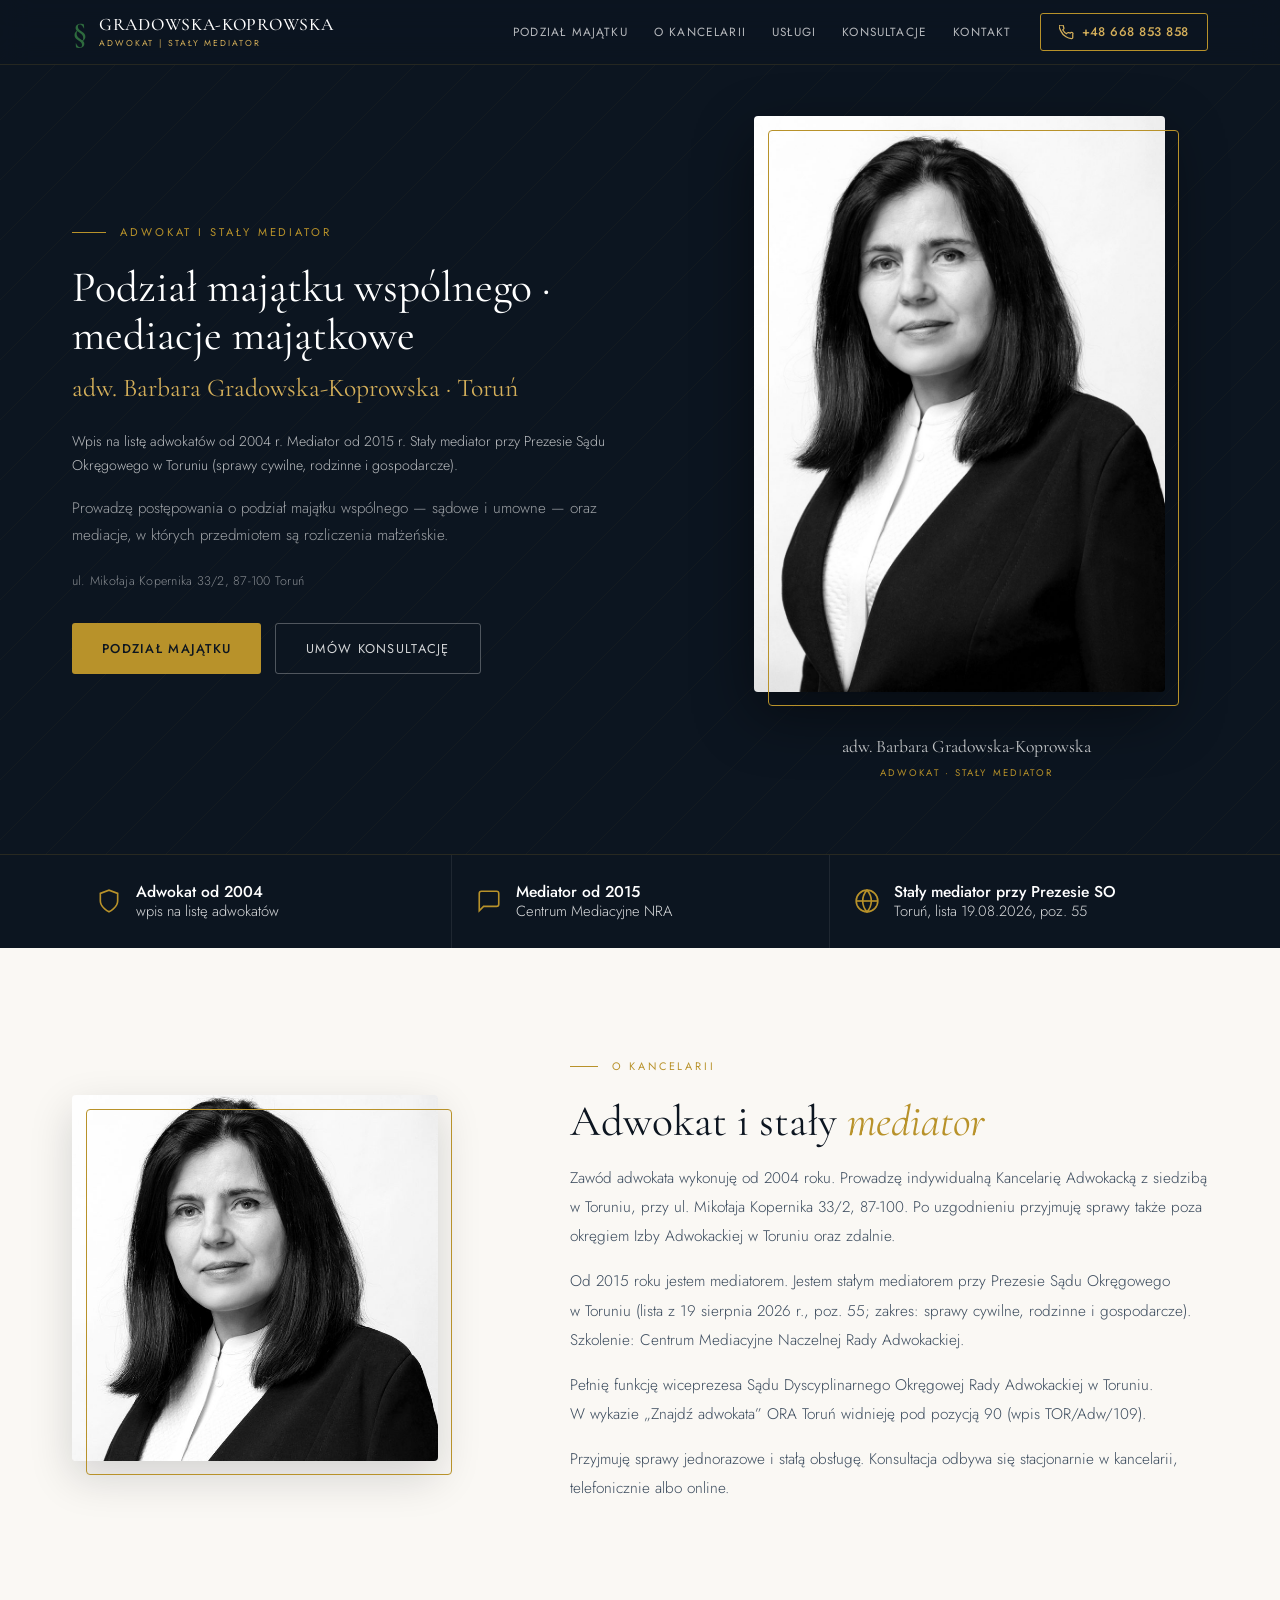
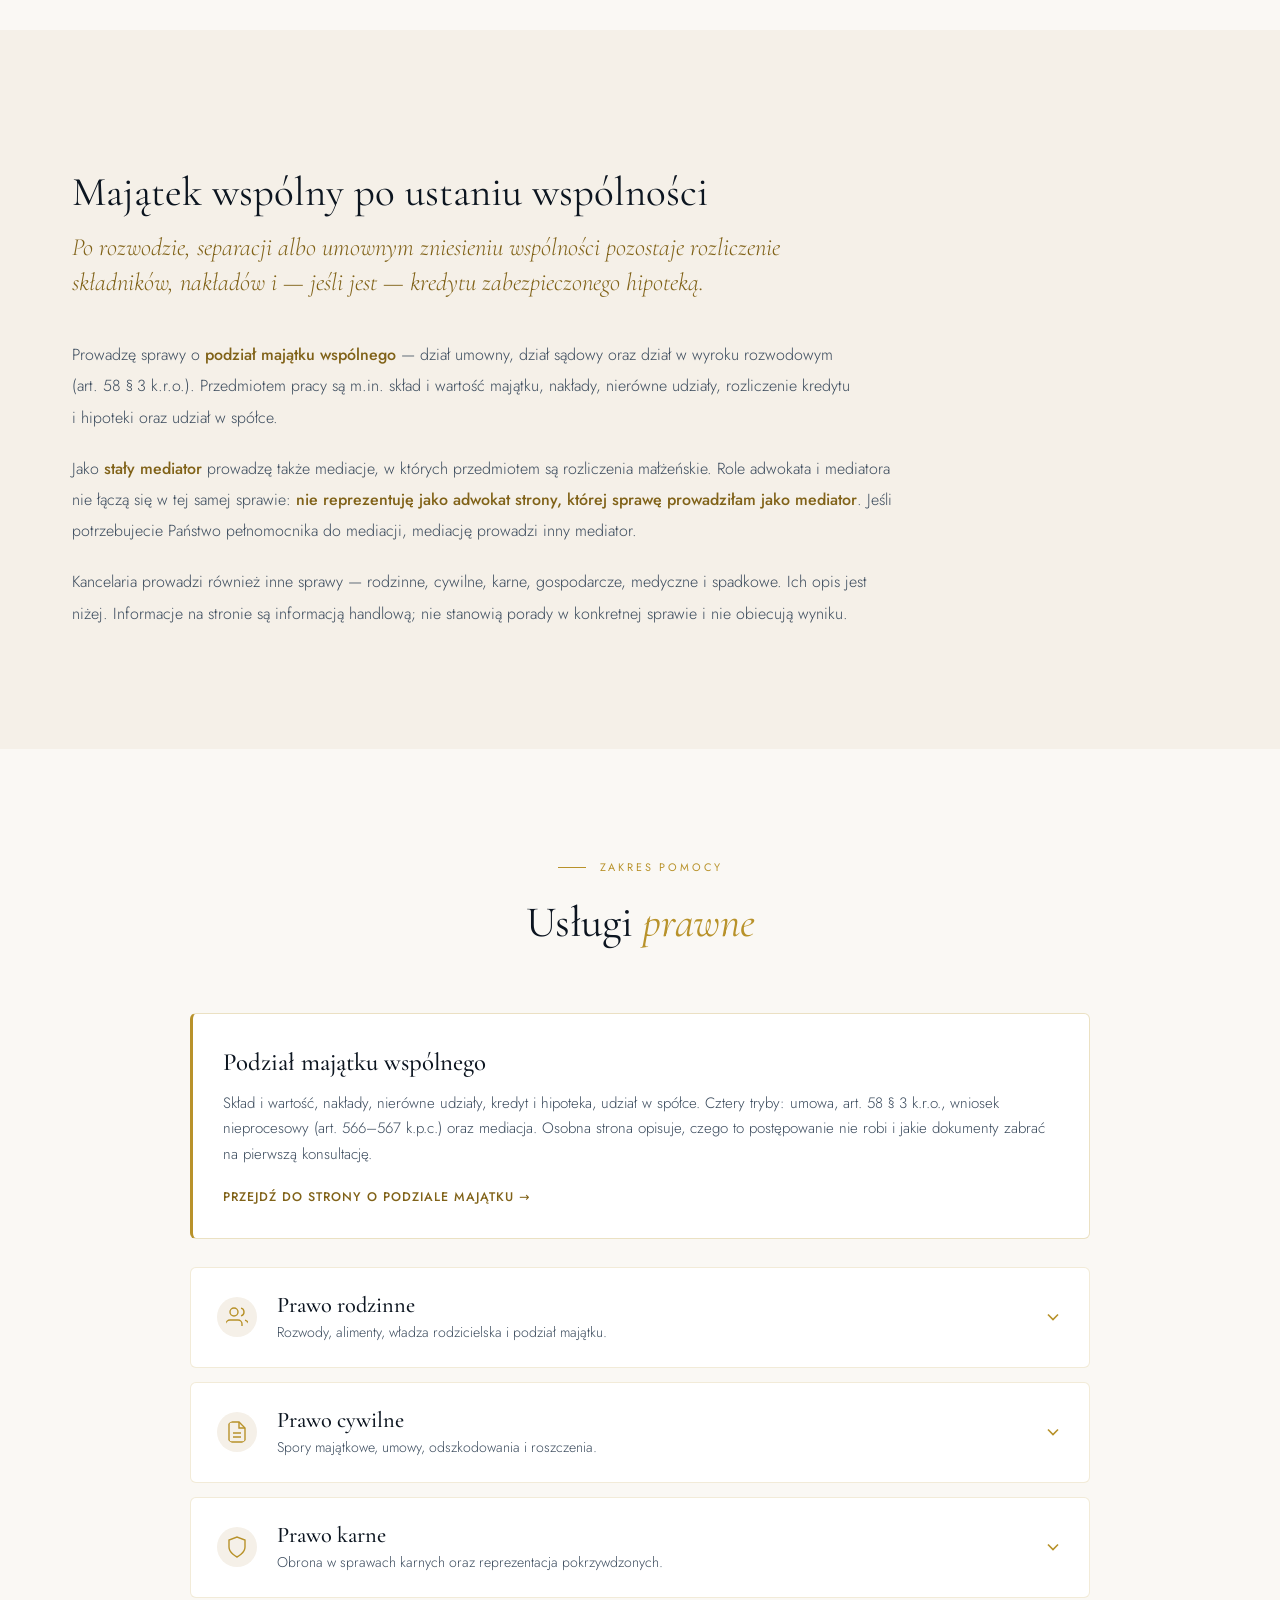
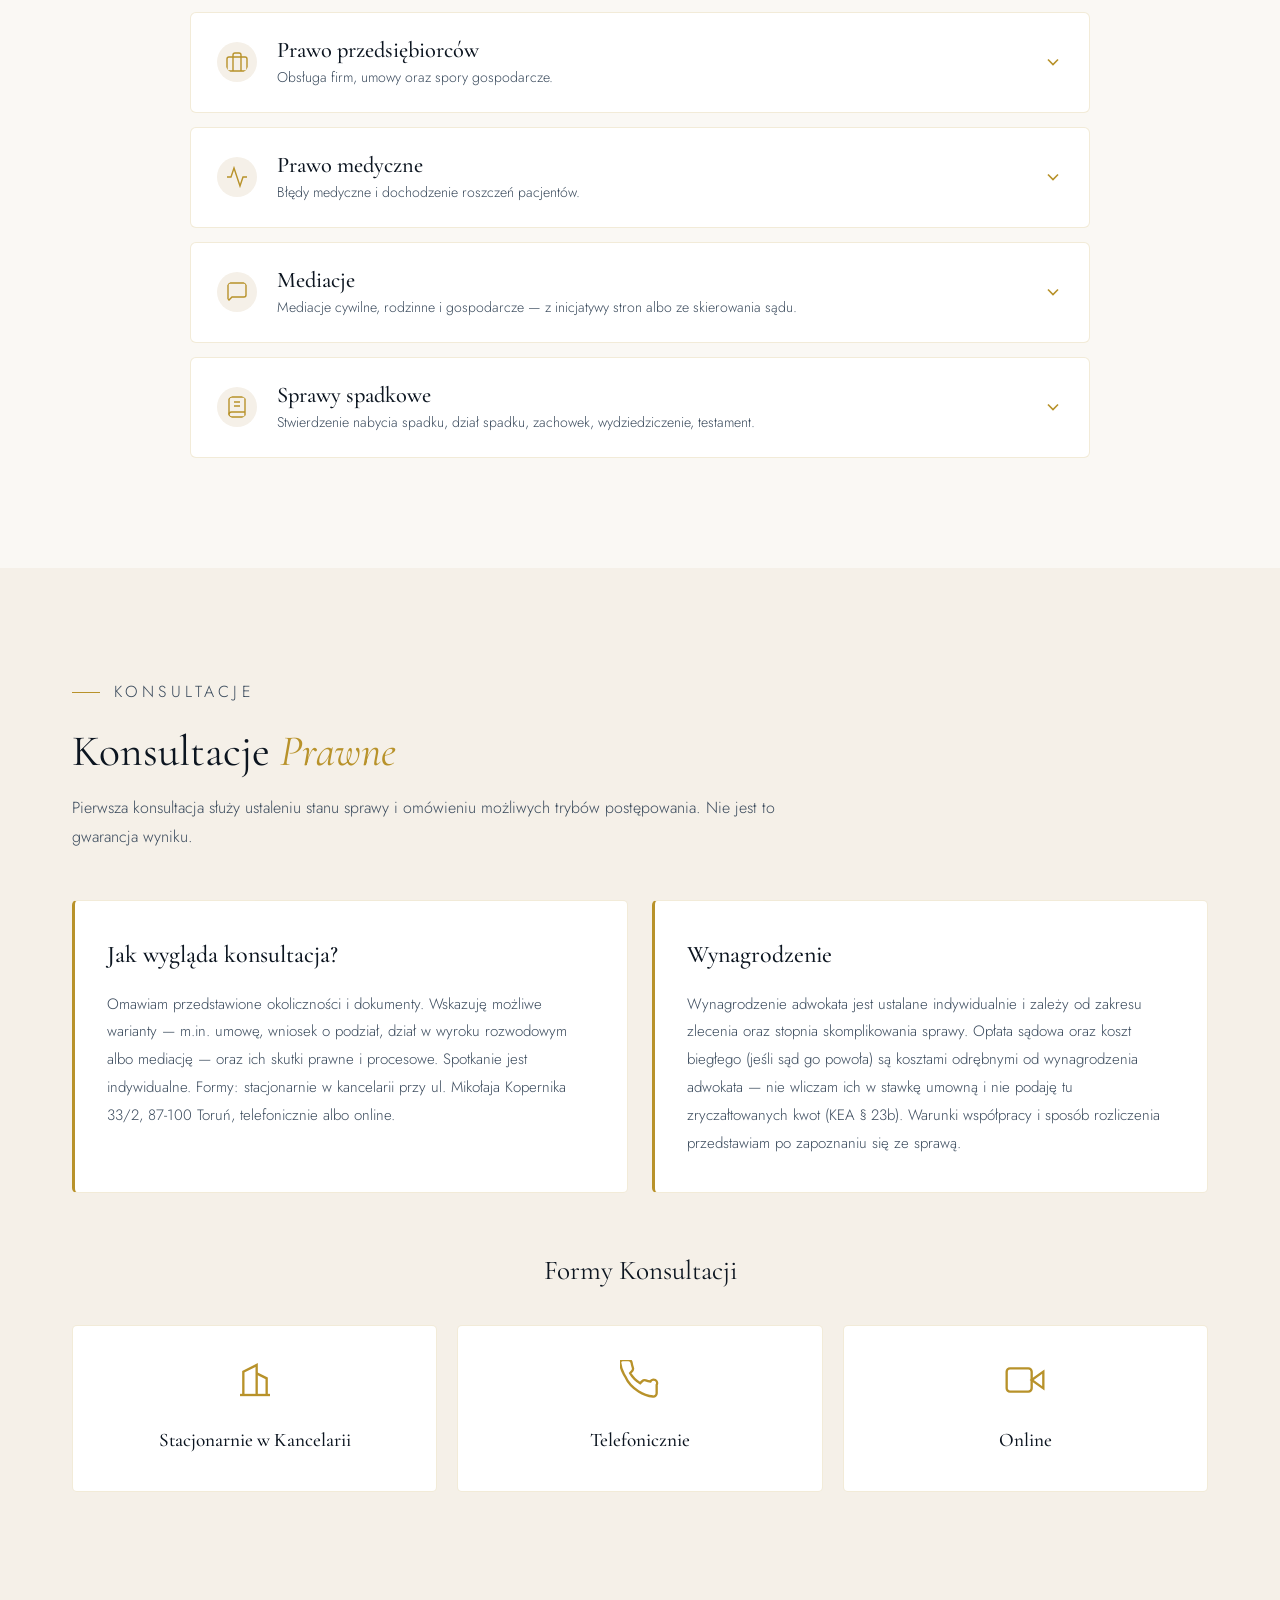
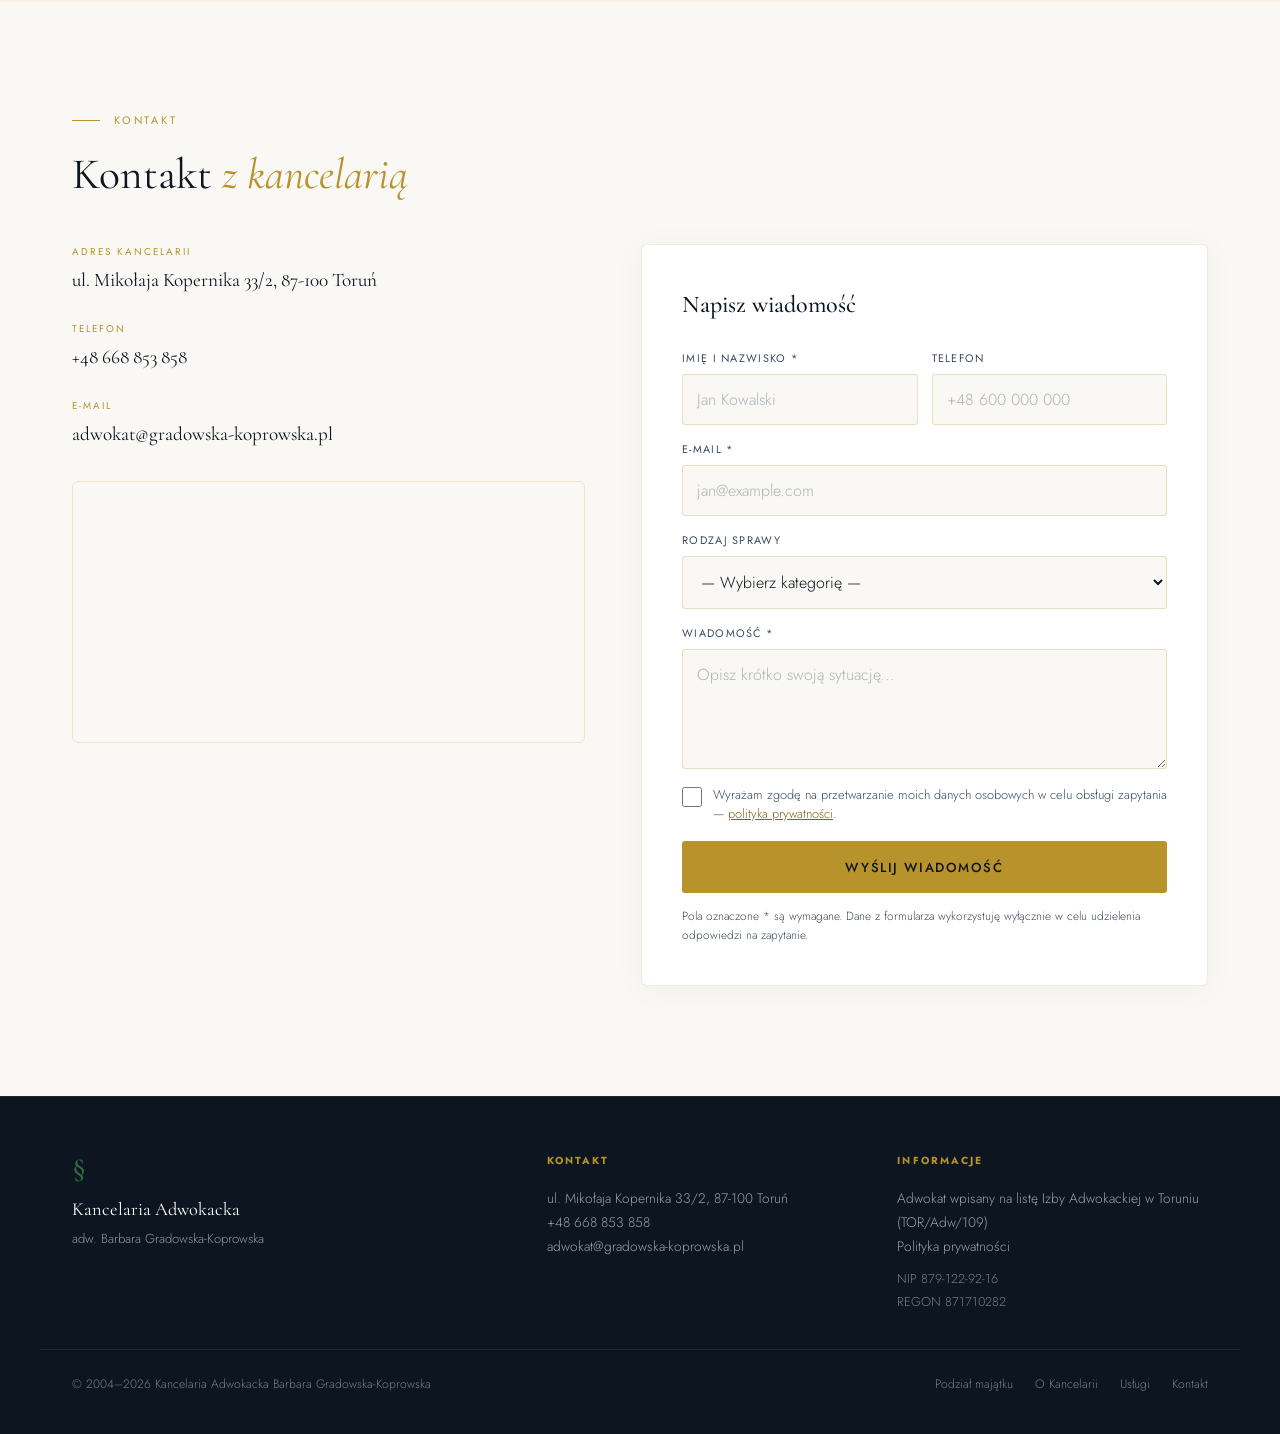
==== commit 65edf006: "Wersja v2: pozycjonowanie na podział majątku i mediacje majątkowe Strona główna pokazuje niszę w pie" ====
--- a/index.html
+++ b/index.html
@@ -4,8 +4,8 @@
   <meta charset="UTF-8" />
   <meta name="viewport" content="width=device-width, initial-scale=1.0" />
 
-  <title>Adwokat i stały mediator — podział majątku wspólnego · Toruń · adw. Barbara Gradowska-Koprowska</title>
-  <meta name="description" content="Adwokat i stały mediator w Toruniu. Podział majątku wspólnego oraz mediacje majątkowe. Wpis na listę adwokatów od 2004 r., mediator od 2015 r., stały mediator przy Prezesie SO w Toruniu. Tel. +48 668 853 858. ul. Mikołaja Kopernika 33/2, 87-100 Toruń." />
+  <title>Adwokat — podział majątku wspólnego · Toruń · adw. Barbara Gradowska-Koprowska</title>
+  <meta name="description" content="Adw. Barbara Gradowska-Koprowska — adwokat od 2004 r. i stały mediator przy Prezesie Sądu Okręgowego w Toruniu. Podział majątku wspólnego i mediacje majątkowe. ul. Mikołaja Kopernika 33/2, 87-100 Toruń. Tel. +48 668 853 858." />
   <link rel="canonical" href="https://gradowska-koprowska.pl/" />
 
   <!-- Open Graph -->
@@ -13,16 +13,16 @@
   <meta property="og:locale" content="pl_PL" />
   <meta property="og:url" content="https://gradowska-koprowska.pl/" />
   <meta property="og:site_name" content="Kancelaria Adwokacka Barbara Gradowska-Koprowska" />
-  <meta property="og:title" content="Adwokat i stały mediator — podział majątku wspólnego · Toruń" />
-  <meta property="og:description" content="adw. Barbara Gradowska-Koprowska. Wpis na listę adwokatów od 2004 r. Mediator od 2015 r. Stały mediator przy Prezesie SO w Toruniu. Podział majątku wspólnego i mediacje majątkowe. ul. Mikołaja Kopernika 33/2, 87-100 Toruń." />
+  <meta property="og:title" content="Adwokat — podział majątku wspólnego · Toruń · adw. Barbara Gradowska-Koprowska" />
+  <meta property="og:description" content="Adwokat od 2004 r., mediator od 2015 r., stały mediator przy Prezesie SO w Toruniu. Podział majątku wspólnego i mediacje majątkowe. ul. Mikołaja Kopernika 33/2, 87-100 Toruń." />
   <meta property="og:image" content="https://gradowska-koprowska.pl/assets/foto-og.jpg" />
   <meta property="og:image:width" content="1200" />
   <meta property="og:image:height" content="630" />
 
   <!-- Twitter -->
   <meta name="twitter:card" content="summary_large_image" />
-  <meta name="twitter:title" content="Adwokat i stały mediator — podział majątku wspólnego · Toruń" />
-  <meta name="twitter:description" content="adw. Barbara Gradowska-Koprowska. Adwokat od 2004 r., mediator od 2015 r., stały mediator przy Prezesie SO w Toruniu. ul. Mikołaja Kopernika 33/2, 87-100 Toruń." />
+  <meta name="twitter:title" content="Adwokat — podział majątku wspólnego · Toruń · adw. Barbara Gradowska-Koprowska" />
+  <meta name="twitter:description" content="Adwokat od 2004 r., mediator od 2015 r., stały mediator przy Prezesie SO w Toruniu. Podział majątku wspólnego. Toruń, ul. Mikołaja Kopernika 33/2, 87-100." />
   <meta name="twitter:image" content="https://gradowska-koprowska.pl/assets/foto-og.jpg" />
 
   <meta name="theme-color" content="#0c1520" />
@@ -45,7 +45,7 @@
         "@type": "LegalService",
         "@id": "https://gradowska-koprowska.pl/#kancelaria",
         "name": "Kancelaria Adwokacka Barbara Gradowska-Koprowska",
-        "description": "Kancelaria adwokacka w Toruniu. Adwokat i stały mediator. Podział majątku wspólnego, mediacje majątkowe oraz sprawy rodzinne, cywilne, karne, spadkowe i medyczne.",
+        "description": "Kancelaria adwokacka w Toruniu. Adwokat od 2004 r., mediator od 2015 r., stały mediator przy Prezesie Sądu Okręgowego w Toruniu. Podział majątku wspólnego, mediacje majątkowe oraz pozostałe sprawy rodzinne, cywilne, karne, gospodarcze, medyczne i spadkowe.",
         "url": "https://gradowska-koprowska.pl/",
         "logo": "https://gradowska-koprowska.pl/favicon.svg",
         "image": "https://gradowska-koprowska.pl/assets/foto.jpg",
@@ -67,14 +67,14 @@
           "@type": "City",
           "name": "Toruń"
         },
-        "founder": { "@id": "https://gradowska-koprowska.pl/#adwokat" },
-        "employee": { "@id": "https://gradowska-koprowska.pl/#adwokat" },
+        "founder": { "@id": "https://gradowska-koprowska.pl/#osoba" },
+        "employee": { "@id": "https://gradowska-koprowska.pl/#osoba" },
         "hasOfferCatalog": {
           "@type": "OfferCatalog",
           "name": "Usługi prawne",
           "itemListElement": [
-            { "@type": "Offer", "itemOffered": { "@type": "Service", "name": "Podział majątku wspólnego" } },
-            { "@type": "Offer", "itemOffered": { "@type": "Service", "name": "Mediacje majątkowe" } },
+            { "@type": "Offer", "itemOffered": { "@type": "Service", "name": "Podział majątku wspólnego", "url": "https://gradowska-koprowska.pl/podzial-majatku.html" } },
+            { "@type": "Offer", "itemOffered": { "@type": "Service", "name": "Mediacje majątkowe i stała mediacja sądowa" } },
             { "@type": "Offer", "itemOffered": { "@type": "Service", "name": "Prawo rodzinne" } },
             { "@type": "Offer", "itemOffered": { "@type": "Service", "name": "Prawo cywilne" } },
             { "@type": "Offer", "itemOffered": { "@type": "Service", "name": "Prawo karne" } },
@@ -86,14 +86,25 @@
       },
       {
         "@type": "Attorney",
-        "@id": "https://gradowska-koprowska.pl/#adwokat",
+        "@id": "https://gradowska-koprowska.pl/#osoba",
         "name": "Barbara Gradowska-Koprowska",
         "honorificPrefix": "adw.",
         "jobTitle": "Adwokat, stały mediator",
+        "image": "https://gradowska-koprowska.pl/assets/foto.jpg",
+        "url": "https://gradowska-koprowska.pl/",
+        "telephone": "+48668853858",
+        "email": "adwokat@gradowska-koprowska.pl",
         "worksFor": { "@id": "https://gradowska-koprowska.pl/#kancelaria" },
         "memberOf": {
           "@type": "Organization",
           "name": "Okręgowa Rada Adwokacka w Toruniu"
+        },
+        "address": {
+          "@type": "PostalAddress",
+          "streetAddress": "ul. Mikołaja Kopernika 33/2",
+          "addressLocality": "Toruń",
+          "postalCode": "87-100",
+          "addressCountry": "PL"
         }
       }
     ]
@@ -101,7 +112,6 @@
   </script>
 
   <link rel="stylesheet" href="styles.css" />
-
 </head>
 <body>
 
@@ -151,12 +161,13 @@
       <div class="hero-content">
         <p class="hero-eyebrow">Adwokat i&nbsp;stały mediator</p>
         <h1 class="hero-title reveal">Podział majątku wspólnego · mediacje majątkowe</h1>
-        <p class="hero-name reveal reveal-delay-1">adw. Barbara Gradowska-Koprowska &middot; Toruń</p>
-        <p class="hero-sentence reveal reveal-delay-2">Wpis na listę adwokatów od 2004&nbsp;r. Mediator od 2015&nbsp;r. Stały mediator przy Prezesie Sądu Okręgowego w&nbsp;Toruniu (sprawy cywilne, rodzinne i&nbsp;gospodarcze).</p>
+        <p class="hero-name reveal reveal-delay-1">adw. Barbara Gradowska-Koprowska · Toruń</p>
+        <p class="hero-facts reveal reveal-delay-1">Wpis na listę adwokatów od 2004&nbsp;r. Mediator od 2015&nbsp;r. Stały mediator przy Prezesie Sądu Okręgowego w&nbsp;Toruniu (sprawy cywilne, rodzinne i&nbsp;gospodarcze).</p>
         <p class="hero-sentence reveal reveal-delay-2">Prowadzę postępowania o&nbsp;podział majątku wspólnego — sądowe i&nbsp;umowne — oraz mediacje, w&nbsp;których przedmiotem są rozliczenia małżeńskie.</p>
+        <p class="hero-nap reveal reveal-delay-2">ul. Mikołaja Kopernika 33/2, 87-100 Toruń</p>
         <div class="hero-actions reveal reveal-delay-3">
           <a href="podzial-majatku.html" class="btn-primary">Podział majątku</a>
-          <a href="#kontakt" class="btn-ghost">Napisz do mnie</a>
+          <a href="#kontakt" class="btn-ghost">Umów konsultację</a>
         </div>
       </div>
       <figure class="hero-figure reveal reveal-delay-2">
@@ -176,15 +187,15 @@
     <div class="creds-inner">
       <div class="cred reveal">
         <svg viewBox="0 0 24 24" fill="none" stroke="currentColor" stroke-width="1.5" aria-hidden="true"><path d="M12 22s8-4 8-10V5l-8-3-8 3v7c0 6 8 10 8 10z"/></svg>
-        <div class="cred-txt"><strong>Adwokat od 2004&nbsp;r.</strong>wpis na listę adwokatów</div>
+        <div class="cred-txt"><strong>Adwokat od 2004</strong>wpis na listę adwokatów</div>
       </div>
       <div class="cred reveal reveal-delay-1">
         <svg viewBox="0 0 24 24" fill="none" stroke="currentColor" stroke-width="1.5" aria-hidden="true"><path d="M21 15a2 2 0 01-2 2H7l-4 4V5a2 2 0 012-2h14a2 2 0 012 2z"/></svg>
-        <div class="cred-txt"><strong>Mediator od 2015&nbsp;r.</strong>szkolenie Centrum Mediacyjne NRA</div>
+        <div class="cred-txt"><strong>Mediator od 2015</strong>Centrum Mediacyjne NRA</div>
       </div>
       <div class="cred reveal reveal-delay-2">
         <svg viewBox="0 0 24 24" fill="none" stroke="currentColor" stroke-width="1.5" aria-hidden="true"><circle cx="12" cy="12" r="10"/><line x1="2" y1="12" x2="22" y2="12"/><path d="M12 2a15.3 15.3 0 014 10 15.3 15.3 0 01-4 10 15.3 15.3 0 01-4-10 15.3 15.3 0 014-10z"/></svg>
-        <div class="cred-txt"><strong>Stały mediator</strong>przy Prezesie SO w&nbsp;Toruniu</div>
+        <div class="cred-txt"><strong>Stały mediator przy Prezesie SO</strong>Toruń, lista 19.08.2026, poz.&nbsp;55</div>
       </div>
     </div>
   </div>
@@ -200,12 +211,11 @@
         </div>
         <div class="about-content">
           <p class="section-label reveal">O Kancelarii</p>
-          <h2 class="section-heading reveal reveal-delay-1">Adwokat i&nbsp;stały mediator <em>w&nbsp;Toruniu</em></h2>
-          <p class="about-text reveal reveal-delay-1">adw. Barbara Gradowska-Koprowska — wpis na listę adwokatów od 2004&nbsp;r. Prowadzę indywidualną Kancelarię Adwokacką z siedzibą w Toruniu, ul. Mikołaja Kopernika 33/2, 87-100 Toruń. Po uzgodnieniu konsultacja jest możliwa także poza okręgiem albo zdalnie.</p>
-          <p class="about-text reveal reveal-delay-2">Mediator od 2015&nbsp;r. Stały mediator przy Prezesie Sądu Okręgowego w Toruniu (lista z 19.08.2026, poz. 55) — zakres: sprawy cywilne, rodzinne i gospodarcze. Szkolenie: Centrum Mediacyjne NRA.</p>
-          <p class="about-text reveal reveal-delay-2">Wiceprezes Sądu Dyscyplinarnego Okręgowej Rady Adwokackiej w Toruniu. W wykazie ORA Toruń „Znajdź adwokata” — pozycja 90. Numer wpisu: TOR/Adw/109.</p>
-          <p class="about-text reveal reveal-delay-3">Kancelaria prowadzi m.in. postępowania o podział majątku wspólnego oraz mediacje, w których przedmiotem są rozliczenia małżeńskie. Inne dziedziny — prawo rodzinne, cywilne, karne, przedsiębiorców, medyczne i spadkowe — pozostają w zakresie praktyki i są opisane poniżej.</p>
-          <p class="about-text reveal reveal-delay-3">Nie reprezentuję jako adwokat strony, której sprawę prowadziłam jako mediator. Jeśli potrzebujecie Państwo pełnomocnika do mediacji, mediację prowadzi inny mediator.</p>
+          <h2 class="section-heading reveal reveal-delay-1">Adwokat i&nbsp;stały <em>mediator</em></h2>
+          <p class="about-text reveal reveal-delay-1">Zawód adwokata wykonuję od 2004 roku. Prowadzę indywidualną Kancelarię Adwokacką z&nbsp;siedzibą w&nbsp;Toruniu, przy ul.&nbsp;Mikołaja Kopernika 33/2, 87-100. Po uzgodnieniu przyjmuję sprawy także poza okręgiem Izby Adwokackiej w&nbsp;Toruniu oraz zdalnie.</p>
+          <p class="about-text reveal reveal-delay-2">Od 2015 roku jestem mediatorem. Jestem stałym mediatorem przy Prezesie Sądu Okręgowego w&nbsp;Toruniu (lista z&nbsp;19 sierpnia 2026&nbsp;r., poz.&nbsp;55; zakres: sprawy cywilne, rodzinne i&nbsp;gospodarcze). Szkolenie: Centrum Mediacyjne Naczelnej Rady Adwokackiej.</p>
+          <p class="about-text reveal reveal-delay-2">Pełnię funkcję wiceprezesa Sądu Dyscyplinarnego Okręgowej Rady Adwokackiej w&nbsp;Toruniu. W&nbsp;wykazie „Znajdź adwokata” ORA Toruń widnieję pod pozycją&nbsp;90 (wpis TOR/Adw/109).</p>
+          <p class="about-text reveal reveal-delay-3">Przyjmuję sprawy jednorazowe i&nbsp;stałą obsługę. Konsultacja odbywa się stacjonarnie w&nbsp;kancelarii, telefonicznie albo online.</p>
         </div>
       </div>
     </div>
@@ -214,14 +224,13 @@
   <!-- ==================== POMOC / HELP ==================== -->
   <section class="pomoc">
     <div class="section-inner">
-      <p class="section-label reveal">Podział majątku</p>
-      <h2 class="pomoc-lead reveal reveal-delay-1">Rozliczenie majątku wspólnego — umowne, sądowe albo w mediacji</h2>
-      <h2 class="pomoc-sub reveal reveal-delay-1">Skład, wartość, nakłady, kredyt i hipoteka, spółka, nierówne udziały — bez obietnicy wyniku.</h2>
+      <p class="section-label reveal">Podział i rozliczenia</p>
+      <h2 class="pomoc-lead reveal reveal-delay-1">Majątek wspólny po ustaniu wspólności</h2>
+      <h2 class="pomoc-sub reveal reveal-delay-1">Po rozwodzie, separacji albo umownym zniesieniu wspólności pozostaje rozliczenie składników, nakładów i — jeśli jest — kredytu zabezpieczonego hipoteką.</h2>
       <div class="pomoc-body">
-        <p class="reveal reveal-delay-1">adw. <span class="highlight">Barbara Gradowska-Koprowska</span> prowadzi postępowania o <span class="highlight">podział majątku wspólnego</span> — w umowie (gdy w skład wchodzi nieruchomość: w formie aktu notarialnego), we wniosku nieprocesowym oraz — gdy nie powoduje to nadmiernej zwłoki — w wyroku rozwodowym. Prowadzi także <span class="highlight">mediacje majątkowe</span> jako stały mediator.</p>
-        <p class="reveal reveal-delay-2">Na osobnej stronie opisano, czego dotyczy pomoc, czego postępowanie o dział <span class="highlight">nie rozstrzyga</span> (w tym: nie „dzieli kredytu bankowego” wobec banku), cztery tryby z przepisami oraz wybrane tezy orzecznictwa SN. Tekst ma charakter informacyjny.</p>
-        <p class="reveal reveal-delay-2">Kancelaria prowadzi również sprawy karne, cywilne, spadkowe i medyczne — zakres jest w sekcji usług. Sprawy karne nie są pierwszym wezwaniem tej strony.</p>
-        <p class="reveal reveal-delay-3"><a href="podzial-majatku.html" class="highlight">Przejdź do strony: podział majątku wspólnego →</a></p>
+        <p class="reveal reveal-delay-1">Prowadzę sprawy o <span class="highlight">podział majątku wspólnego</span> — dział umowny, dział sądowy oraz dział w&nbsp;wyroku rozwodowym (art.&nbsp;58&nbsp;§&nbsp;3 k.r.o.). Przedmiotem pracy są m.in. skład i&nbsp;wartość majątku, nakłady, nierówne udziały, rozliczenie kredytu i&nbsp;hipoteki oraz udział w&nbsp;spółce.</p>
+        <p class="reveal reveal-delay-2">Jako <span class="highlight">stały mediator</span> prowadzę także mediacje, w&nbsp;których przedmiotem są rozliczenia małżeńskie. Role adwokata i&nbsp;mediatora nie łączą się w&nbsp;tej samej sprawie: <span class="highlight">nie reprezentuję jako adwokat strony, której sprawę prowadziłam jako mediator</span>. Jeśli potrzebujecie Państwo pełnomocnika do mediacji, mediację prowadzi inny mediator.</p>
+        <p class="reveal reveal-delay-2">Kancelaria prowadzi również inne sprawy — rodzinne, cywilne, karne, gospodarcze, medyczne i&nbsp;spadkowe. Ich opis jest niżej. Informacje na stronie są informacją handlową; nie stanowią porady w&nbsp;konkretnej sprawie i&nbsp;nie obiecują wyniku.</p>
       </div>
     </div>
   </section>
@@ -231,7 +240,12 @@
     <div class="section-inner">
       <div class="services-head">
         <p class="section-label reveal">Zakres pomocy</p>
-        <h2 class="section-heading reveal reveal-delay-1">Usługi <em>Prawne</em></h2>
+        <h2 class="section-heading reveal reveal-delay-1">Usługi <em>prawne</em></h2>
+      </div>
+      <div class="featured reveal">
+        <h3>Podział majątku wspólnego</h3>
+        <p>Skład i&nbsp;wartość, nakłady, nierówne udziały, kredyt i&nbsp;hipoteka, udział w&nbsp;spółce. Cztery tryby: umowa, art.&nbsp;58&nbsp;§&nbsp;3 k.r.o., wniosek nieprocesowy (art.&nbsp;566–567 k.p.c.) oraz mediacja. Osobna strona opisuje, czego to postępowanie nie robi i&nbsp;jakie dokumenty zabrać na pierwszą konsultację.</p>
+        <a class="inline-more" href="podzial-majatku.html">Przejdź do strony o podziale majątku →</a>
       </div>
       <div class="services-list">
 
@@ -239,19 +253,19 @@
           <summary>
             <svg class="service-icon" viewBox="0 0 24 24" fill="none" stroke="currentColor" stroke-width="1.4" aria-hidden="true"><path d="M17 21v-2a4 4 0 00-4-4H5a4 4 0 00-4 4v2"/><circle cx="9" cy="7" r="4"/><path d="M23 21v-2a4 4 0 00-3-3.87"/><path d="M16 3.13a4 4 0 010 7.75"/></svg>
             <div class="service-titles">
-              <h3>Prawo rodzinne i podział majątku</h3>
-              <p>Podział majątku wspólnego, rozwody, alimenty, władza rodzicielska.</p>
+              <h3>Prawo rodzinne</h3>
+              <p>Rozwody, alimenty, władza rodzicielska i podział majątku.</p>
             </div>
             <svg class="chevron" viewBox="0 0 24 24" fill="none" stroke="currentColor" stroke-width="2" aria-hidden="true"><polyline points="6 9 12 15 18 9"/></svg>
           </summary>
           <ul class="service-list">
-            <li><a href="podzial-majatku.html">Podział majątku wspólnego — dział umowny, sądowy i w wyroku rozwodowym</a></li>
             <li>Prowadzenie spraw rozwodowych (z orzekaniem o winie lub bez)</li>
             <li>Sprawy o separację</li>
             <li>Sprawy o alimenty oraz ich podwyższenie lub obniżenie</li>
             <li>Ustalenie kontaktów z dzieckiem</li>
             <li>Ustalenie miejsca zamieszkania dziecka</li>
             <li>Ograniczenie lub pozbawienie władzy rodzicielskiej</li>
+            <li>Podział majątku wspólnego po rozwodzie</li>
             <li>Przygotowywanie pism procesowych, pozwów i wniosków</li>
             <li>Reprezentacja przed sądem rodzinnym</li>
           </ul>
@@ -269,7 +283,7 @@
           <ul class="service-list">
             <li>Sprawy o zapłatę i dochodzenie roszczeń majątkowych</li>
             <li>Windykacja należności</li>
-            <li><a href="podzial-majatku.html">Podział majątku wspólnego</a></li>
+            <li>Podział majątku wspólnego po rozwodzie</li>
             <li>Odszkodowania i zadośćuczynienia za szkody majątkowe i niemajątkowe</li>
             <li>Sporządzanie i analiza umów cywilnoprawnych</li>
             <li>Umowy sprzedaży, najmu i umowy o świadczenie usług</li>
@@ -339,16 +353,18 @@
             <svg class="service-icon" viewBox="0 0 24 24" fill="none" stroke="currentColor" stroke-width="1.4" aria-hidden="true"><path d="M21 15a2 2 0 01-2 2H7l-4 4V5a2 2 0 012-2h14a2 2 0 012 2z"/></svg>
             <div class="service-titles">
               <h3>Mediacje</h3>
-              <p>Mediacje cywilne, rodzinne i gospodarcze — w tym rozliczenia małżeńskie.</p>
+              <p>Mediacje cywilne, rodzinne i gospodarcze — z inicjatywy stron albo ze skierowania sądu.</p>
             </div>
             <svg class="chevron" viewBox="0 0 24 24" fill="none" stroke="currentColor" stroke-width="2" aria-hidden="true"><polyline points="6 9 12 15 18 9"/></svg>
           </summary>
           <ul class="service-list">
-            <li>Prowadzenie mediacji na podstawie skierowania przez sąd albo z inicjatywy stron</li>
-            <li>Mediacje w sprawach rodzinnych, w tym mediacje majątkowe</li>
+            <li>Prowadzenie mediacji jako alternatywy dla postępowania sądowego</li>
+            <li>Mediacje w sprawach rodzinnych</li>
             <li>Mediacje w sprawach cywilnych</li>
             <li>Mediacje w sprawach gospodarczych</li>
             <li>Przygotowywanie projektów ugód mediacyjnych</li>
+            <li>Mediacje prowadzone na podstawie skierowania przez sąd</li>
+            <li>Mediacje prowadzone z inicjatywy stron</li>
             <li>Nie reprezentuję jako adwokat strony, której sprawę prowadziłam jako mediator. Jeśli potrzebujecie Państwo pełnomocnika do mediacji, mediację prowadzi inny mediator.</li>
           </ul>
         </details>
@@ -358,7 +374,7 @@
             <svg class="service-icon" viewBox="0 0 24 24" fill="none" stroke="currentColor" stroke-width="1.4" aria-hidden="true"><path d="M4 19.5A2.5 2.5 0 016.5 17H20"/><path d="M6.5 2H20v20H6.5A2.5 2.5 0 014 19.5v-15A2.5 2.5 0 016.5 2z"/><line x1="9" y1="7" x2="15" y2="7"/><line x1="9" y1="11" x2="15" y2="11"/></svg>
             <div class="service-titles">
               <h3>Sprawy spadkowe</h3>
-              <p>Nabycie spadku, dział spadku, zachowek, testament.</p>
+              <p>Stwierdzenie nabycia spadku, dział spadku, zachowek, wydziedziczenie, testament.</p>
             </div>
             <svg class="chevron" viewBox="0 0 24 24" fill="none" stroke="currentColor" stroke-width="2" aria-hidden="true"><polyline points="6 9 12 15 18 9"/></svg>
           </summary>
@@ -387,16 +403,16 @@
       <div class="kons-header">
         <p class="section-label reveal">Konsultacje</p>
         <h2 class="section-heading reveal reveal-delay-1">Konsultacje <em>Prawne</em></h2>
-        <p class="reveal reveal-delay-1">Konsultacja służy ustaleniu stanu faktycznego, przedstawieniu przysługujących środków prawnych i omówieniu dalszych kroków. Formy: stacjonarnie w kancelarii, telefonicznie albo online.</p>
+        <p class="reveal reveal-delay-1">Pierwsza konsultacja służy ustaleniu stanu sprawy i omówieniu możliwych trybów postępowania. Nie jest to gwarancja wyniku.</p>
       </div>
       <div class="kons-boxes">
         <div class="kons-box reveal">
           <h3>Jak wygląda konsultacja?</h3>
-          <p>Omawiam przedstawione dokumenty i okoliczności. Wskazuję, które tryby wchodzą w grę (umowa, dział w wyroku rozwodowym, wniosek nieprocesowy, mediacja) oraz czego dany tryb nie rozstrzyga. Nie zapowiadam wyniku sprawy. Spotkanie jest indywidualne; kolejne czynności — w tym zakres pełnomocnictwa — ustalamy osobno.</p>
+          <p>Omawiam przedstawione okoliczności i dokumenty. Wskazuję możliwe warianty — m.in. umowę, wniosek o podział, dział w wyroku rozwodowym albo mediację — oraz ich skutki prawne i procesowe. Spotkanie jest indywidualne. Formy: stacjonarnie w kancelarii przy ul. Mikołaja Kopernika 33/2, 87-100 Toruń, telefonicznie albo online.</p>
         </div>
         <div class="kons-box reveal reveal-delay-1">
           <h3>Wynagrodzenie</h3>
-          <p>Wynagrodzenie adwokata jest ustalane indywidualnie, w umowie z klientem, i zależy od zakresu zlecenia. Opłata sądowa oraz wynagrodzenie biegłego nie wchodzą w wynagrodzenie adwokata i są ponoszone osobno — zgodnie z przepisami o kosztach sądowych. Nie podaję tu zryczałtowanych kwot. (§&nbsp;23b Zbioru Zasad Etyki Adwokackiej i Godności Zawodu)</p>
+          <p>Wynagrodzenie adwokata jest ustalane indywidualnie i zależy od zakresu zlecenia oraz stopnia skomplikowania sprawy. Opłata sądowa oraz koszt biegłego (jeśli sąd go powoła) są kosztami odrębnymi od wynagrodzenia adwokata — nie wliczam ich w stawkę umowną i nie podaję tu zryczałtowanych kwot (KEA § 23b). Warunki współpracy i sposób rozliczenia przedstawiam po zapoznaniu się ze sprawą.</p>
         </div>
       </div>
       <div class="kons-forms-wrap">
@@ -423,13 +439,13 @@
   <section class="contact" id="kontakt">
     <div class="section-inner">
       <p class="section-label reveal">Kontakt</p>
-      <h2 class="section-heading reveal reveal-delay-1">Porozmawiajmy <em>o Twojej sprawie</em></h2>
+      <h2 class="section-heading reveal reveal-delay-1">Kontakt <em>z kancelarią</em></h2>
       <div class="contact-grid">
         <div class="contact-info">
           <div class="info-blocks">
             <div class="info-block reveal">
               <div class="info-label">Adres kancelarii</div>
-              <div class="info-value">ul. Mikołaja Kopernika 33/2,<br />87-100 Toruń</div>
+              <div class="info-value">ul. Mikołaja Kopernika 33/2, 87-100 Toruń</div>
             </div>
             <div class="info-block reveal reveal-delay-1">
               <div class="info-label">Telefon</div>
@@ -514,7 +530,7 @@
       </div>
       <div class="footer-col">
         <h4>Kontakt</h4>
-        <p>ul. Mikołaja Kopernika 33/2,<br />87-100 Toruń</p>
+        <p>ul. Mikołaja Kopernika 33/2, 87-100 Toruń</p>
         <a href="tel:+48668853858">+48 668 853 858</a>
         <a href="mailto:adwokat@gradowska-koprowska.pl">adwokat@gradowska-koprowska.pl</a>
       </div>
--- a/styles.css
+++ b/styles.css
@@ -130,6 +130,8 @@
     }
     nav.desktop-nav a:hover { color: var(--white); }
     nav.desktop-nav a:hover::after { transform: scaleX(1); }
+    nav.desktop-nav a[aria-current="page"] { color: var(--white); }
+    nav.desktop-nav a[aria-current="page"]::after { transform: scaleX(1); }
     .header-tel {
       display: inline-flex;
       align-items: center;
@@ -279,12 +281,11 @@
     .hero-eyebrow::before { content: ''; display: block; width: 34px; height: 1px; background: var(--gold); }
     .hero-title {
       font-family: var(--serif);
-      font-size: clamp(2rem, 3.2vw, 3.15rem);
+      font-size: clamp(2.2rem, 3.4vw, 3.4rem);
       font-weight: 400;
-      line-height: 1.12;
+      line-height: 1.1;
       color: var(--white);
       margin-bottom: 12px;
-      max-width: 16ch;
     }
     .hero-name {
       font-family: var(--serif);
@@ -292,7 +293,7 @@
       font-weight: 400;
       line-height: 1.25;
       color: var(--gold-lt);
-      margin-bottom: 18px;
+      margin-bottom: 26px;
     }
     .hero-tagline {
       font-family: var(--serif);
@@ -304,23 +305,29 @@
       padding-left: 18px;
       border-left: 2px solid var(--gold);
     }
-    .hero-niche {
-      font-family: var(--serif);
-      font-size: clamp(1.45rem, 2.4vw, 2.05rem);
-      font-weight: 400;
-      line-height: 1.25;
-      color: var(--gold-lt);
-      margin-bottom: 14px;
-    }
     .hero-sentence {
       font-size: .95rem;
       font-weight: 300;
       line-height: 1.75;
       color: rgba(255,255,255,.6);
       max-width: 540px;
-      margin-bottom: 16px;
-    }
-    .hero-sentence:last-of-type { margin-bottom: 36px; }
+      margin-bottom: 22px;
+    }
+    .hero-facts {
+      font-size: .88rem;
+      font-weight: 300;
+      line-height: 1.7;
+      color: rgba(255,255,255,.72);
+      max-width: 540px;
+      margin-bottom: 18px;
+    }
+    .hero-nap {
+      font-size: .78rem;
+      font-weight: 300;
+      letter-spacing: .02em;
+      color: rgba(255,255,255,.5);
+      margin-bottom: 32px;
+    }
     .hero-actions { display: flex; gap: 14px; flex-wrap: wrap; }
 
     /* framed portrait — gallery-style offset gold line (shared: hero + about) */
@@ -450,7 +457,6 @@
     .pomoc-body { max-width: 820px; }
     .pomoc-body p { font-size: 1rem; font-weight: 300; color: var(--ink-soft); line-height: 1.95; margin-bottom: 20px; }
     .pomoc-body .highlight { font-weight: 500; color: var(--gold-deep); }
-    .pomoc-body a.highlight { text-decoration: underline; text-underline-offset: 3px; }
 
     /* ===================== SERVICES / ACCORDION ===================== */
     .services { padding: 110px 0; background: var(--paper); }
@@ -516,8 +522,6 @@
       border-radius: 50%;
       background: var(--gold);
     }
-    .service-list a { color: var(--gold-deep); text-decoration: underline; text-underline-offset: 2px; }
-    .service-list a:hover { color: var(--gold); }
 
     /* ===================== CONSULTATIONS ===================== */
     .konsultacje { padding: 110px 0; background: var(--cream); }
@@ -694,6 +698,11 @@
     }
     .mobile-cta-bar a:active { background: var(--gold-lt); }
     .mobile-cta-bar svg { width: 18px; height: 18px; }
+
+    @media (max-width: 1100px) {
+      nav.desktop-nav { gap: 16px; }
+      .nav-right { gap: 16px; }
+    }
 
     /* ===================== TABLET ===================== */
     @media (max-width: 1024px) {
@@ -718,8 +727,6 @@
       .cred + .cred { border-left: none; border-top: 1px solid rgba(255,255,255,.08); }
       .footer-grid { grid-template-columns: 1fr 1fr; }
       .footer-brand { grid-column: 1 / -1; }
-      .scope-grid, .mode-grid, .doc-grid { grid-template-columns: 1fr; }
-      nav.desktop-nav { gap: 16px; }
     }
 
     /* ===================== MOBILE ===================== */
@@ -737,12 +744,9 @@
 
       .section-inner { padding: 0 20px; }
       .hero-wrap { padding: 84px 22px 48px; gap: 36px; }
-      .hero-figcap { display: none; } /* nazwisko jest w bloku tekstowym — bez duplikatu na wąskim ekranie */
-      .page-hero { padding: 100px 0 48px; }
-      .page-section { padding: 56px 0; }
-      .scope-grid, .mode-grid, .doc-grid { grid-template-columns: 1fr; }
-      .hero-actions, .page-cta-row { flex-direction: column; }
-      .btn-primary, .btn-ghost, .btn-ghost-ink { width: 100%; justify-content: center; }
+      .hero-figcap { display: none; } /* nazwisko jest tuż niżej pod H1 — bez duplikatu na wąskim ekranie */
+      .hero-actions { flex-direction: column; }
+      .btn-primary, .btn-ghost { width: 100%; justify-content: center; }
 
       .cred { padding: 20px; }
       .about { padding: 64px 0; }
@@ -774,7 +778,7 @@
       .service-titles h3 { font-size: 1.1rem; }
     }
 
-    /* ===================== INNER PAGES (podział majątku) ===================== */
+    /* ===================== INNER PAGE HERO ===================== */
     .page-hero {
       background: var(--ink);
       position: relative;
@@ -789,168 +793,197 @@
       pointer-events: none;
     }
     .page-hero .section-inner { position: relative; }
+    .crumb {
+      display: flex;
+      flex-wrap: wrap;
+      gap: 8px;
+      align-items: center;
+      font-size: .72rem;
+      letter-spacing: .08em;
+      text-transform: uppercase;
+      color: rgba(255,255,255,.45);
+      margin-bottom: 22px;
+    }
+    .crumb a { color: rgba(255,255,255,.6); text-decoration: none; }
+    .crumb a:hover { color: var(--gold-lt); }
+    .crumb span[aria-hidden="true"] { color: var(--gold); }
     .page-hero h1 {
       font-family: var(--serif);
       font-size: clamp(2.1rem, 4vw, 3.2rem);
       font-weight: 400;
       line-height: 1.12;
       color: var(--white);
-      margin-bottom: 18px;
+      margin-bottom: 16px;
       max-width: 18ch;
     }
-    .page-hero .page-lead {
+    .page-hero .lede {
       font-size: 1.02rem;
       font-weight: 300;
-      line-height: 1.8;
+      line-height: 1.75;
       color: rgba(255,255,255,.68);
-      max-width: 680px;
-      margin-bottom: 22px;
-    }
-    .page-hero .page-meta {
-      font-size: .92rem;
-      font-weight: 300;
-      line-height: 1.7;
-      color: rgba(255,255,255,.55);
-      max-width: 680px;
-    }
-    .page-hero .page-meta strong { color: rgba(255,255,255,.82); font-weight: 500; }
-
-    .page-section { padding: 88px 0; }
-    .page-section.alt { background: var(--cream); }
-    .page-section .prose { max-width: 820px; }
-    .page-section .prose p,
-    .page-section .prose li {
-      font-size: 1rem;
-      font-weight: 300;
-      color: var(--ink-soft);
-      line-height: 1.9;
-      margin-bottom: 16px;
-    }
-    .page-section .prose ul { margin: 8px 0 20px; }
-    .page-section .prose li {
-      position: relative;
-      padding-left: 22px;
-      margin-bottom: 10px;
-    }
-    .page-section .prose li::before {
-      content: '';
-      position: absolute;
-      left: 0; top: 11px;
-      width: 6px; height: 6px;
-      border-radius: 50%;
-      background: var(--gold);
-    }
-
-    .scope-grid, .mode-grid, .doc-grid {
+      max-width: 640px;
+      margin-bottom: 28px;
+    }
+    .page-hero .hero-actions { margin-top: 8px; }
+
+    /* ===================== FEATURED PRACTICE (home) ===================== */
+    .featured {
+      margin: 0 auto 28px;
+      max-width: 900px;
+      background: var(--white);
+      border: 1px solid rgba(184,146,42,.28);
+      border-left: 3px solid var(--gold);
+      border-radius: 6px;
+      padding: 28px 30px;
+    }
+    .featured h3 {
+      font-family: var(--serif);
+      font-size: 1.55rem;
+      font-weight: 500;
+      color: var(--ink);
+      margin-bottom: 8px;
+    }
+    .featured p { font-size: .94rem; font-weight: 300; color: var(--ink-soft); line-height: 1.7; margin-bottom: 16px; }
+    .featured a.inline-more {
+      color: var(--gold-deep);
+      font-size: .78rem;
+      letter-spacing: .08em;
+      text-transform: uppercase;
+      font-weight: 500;
+    }
+    .featured a.inline-more:hover { color: var(--gold); }
+
+    /* ===================== ARTICLE / PROSE ===================== */
+    .article { padding: 88px 0; }
+    .article.alt { background: var(--cream); }
+    .article.paper { background: var(--paper); }
+    .prose { max-width: 820px; }
+    .prose p, .prose li { font-size: 1rem; font-weight: 300; color: var(--ink-soft); line-height: 1.9; }
+    .prose p { margin-bottom: 16px; }
+    .prose strong { font-weight: 500; color: var(--ink); }
+    .prose a { color: var(--gold-deep); text-decoration: underline; }
+    .prose a:hover { color: var(--gold); }
+
+    .scope-grid, .doc-grid {
       display: grid;
-      grid-template-columns: 1fr 1fr;
+      grid-template-columns: repeat(3, 1fr);
       gap: 16px;
       margin-top: 28px;
     }
-    .mode-grid { grid-template-columns: 1fr 1fr; }
-    .card-item {
+    .mode-grid {
+      display: grid;
+      grid-template-columns: repeat(2, 1fr);
+      gap: 16px;
+      margin-top: 28px;
+    }
+    .scope-item, .mode-card, .doc-card {
+      background: var(--white);
+      border: 1px solid rgba(184,146,42,.18);
+      border-radius: 6px;
+      padding: 22px 22px 20px;
+    }
+    .scope-item h3, .mode-card h3, .doc-card h3 {
+      font-family: var(--serif);
+      font-size: 1.22rem;
+      font-weight: 500;
+      color: var(--ink);
+      margin-bottom: 8px;
+      line-height: 1.25;
+    }
+    .scope-item p, .mode-card p, .doc-card p {
+      font-size: .9rem;
+      font-weight: 300;
+      color: var(--ink-soft);
+      line-height: 1.7;
+    }
+    .mode-card .provision {
+      display: block;
+      font-size: .68rem;
+      letter-spacing: .12em;
+      text-transform: uppercase;
+      color: var(--gold);
+      margin-bottom: 10px;
+    }
+
+    .thesis-list { display: flex; flex-direction: column; gap: 22px; margin-top: 28px; }
+    .thesis {
       background: var(--white);
       border: 1px solid rgba(184,146,42,.18);
       border-left: 3px solid var(--gold);
-      border-radius: 5px;
-      padding: 22px 22px 18px;
-    }
-    .card-item h3 {
-      font-family: var(--serif);
-      font-size: 1.25rem;
-      font-weight: 500;
-      color: var(--ink);
-      margin-bottom: 8px;
+      border-radius: 6px;
+      padding: 28px 28px 24px;
+    }
+    .thesis h3 {
+      font-family: var(--serif);
+      font-size: 1.35rem;
+      font-weight: 500;
+      color: var(--ink);
+      margin-bottom: 6px;
       line-height: 1.3;
     }
-    .card-item p, .card-item .law {
-      font-size: .92rem;
-      font-weight: 300;
-      color: var(--ink-soft);
-      line-height: 1.7;
-    }
-    .card-item .law {
-      display: block;
-      margin-top: 10px;
+    .thesis .sygn {
       font-size: .78rem;
       letter-spacing: .04em;
-      text-transform: uppercase;
       color: var(--gold-deep);
-    }
-
-    .thesis {
+      margin-bottom: 14px;
+    }
+    .thesis .sygn a { color: var(--gold-deep); text-decoration: underline; }
+    .thesis p { font-size: .95rem; font-weight: 300; color: var(--ink-soft); line-height: 1.85; margin-bottom: 12px; }
+    .thesis p:last-child { margin-bottom: 0; }
+
+    .notice, .role-conflict, .disclaimer {
+      border-radius: 6px;
+      padding: 22px 24px;
+      margin-top: 28px;
+    }
+    .notice {
       background: var(--white);
-      border: 1px solid rgba(184,146,42,.18);
-      border-radius: 6px;
-      padding: 32px 32px 24px;
-      margin-bottom: 22px;
-    }
-    .thesis .sygnatura {
-      font-size: .68rem;
-      letter-spacing: .18em;
-      text-transform: uppercase;
-      color: var(--gold);
-      margin-bottom: 8px;
-    }
-    .thesis h3 {
-      font-family: var(--serif);
-      font-size: 1.45rem;
-      font-weight: 500;
-      color: var(--ink);
-      margin-bottom: 14px;
-      line-height: 1.25;
-    }
-    .thesis p {
-      font-size: .98rem;
-      font-weight: 300;
-      color: var(--ink-soft);
-      line-height: 1.85;
-      margin-bottom: 14px;
-    }
-    .thesis p:last-child { margin-bottom: 0; }
-
-    .note-box, .conflict-box, .disclaimer {
-      border-radius: 5px;
-      padding: 22px 24px;
-      font-size: .94rem;
-      font-weight: 300;
-      color: var(--ink-soft);
-      line-height: 1.8;
-    }
-    .note-box {
-      background: var(--white);
-      border: 1px solid rgba(184,146,42,.2);
+      border: 1px solid rgba(184,146,42,.22);
+    }
+    .role-conflict {
+      background: var(--cream);
       border-left: 3px solid var(--gold);
-    }
-    .conflict-box {
-      background: var(--cream);
-      border: 1px solid rgba(184,146,42,.22);
-      margin-top: 20px;
     }
     .disclaimer {
       background: var(--ink);
-      color: rgba(255,255,255,.62);
-      margin-top: 28px;
-    }
-    .disclaimer strong { color: var(--gold-lt); font-weight: 500; }
-
-    .page-cta-row { display: flex; gap: 14px; flex-wrap: wrap; margin-top: 28px; }
-    .btn-ghost-ink {
-      display: inline-flex;
-      align-items: center;
-      gap: 10px;
-      padding: 14px 30px;
-      border: 1px solid rgba(12,21,32,.22);
-      color: var(--ink);
-      font-size: .8rem;
-      font-weight: 400;
-      letter-spacing: .1em;
-      text-transform: uppercase;
-      border-radius: 3px;
-      min-height: 50px;
-      transition: border-color .3s var(--ease), color .3s var(--ease);
-    }
-    .btn-ghost-ink:hover { border-color: var(--gold); color: var(--gold-deep); }
-
-    nav.desktop-nav a[aria-current="page"] { color: var(--white); }
-    nav.desktop-nav a[aria-current="page"]::after { transform: scaleX(1); }
+      color: rgba(255,255,255,.7);
+    }
+    .notice h3, .role-conflict h3 {
+      font-family: var(--serif);
+      font-size: 1.25rem;
+      font-weight: 500;
+      color: var(--ink);
+      margin-bottom: 10px;
+    }
+    .disclaimer h3 {
+      font-family: var(--serif);
+      font-size: 1.2rem;
+      font-weight: 500;
+      color: var(--gold-lt);
+      margin-bottom: 10px;
+    }
+    .notice p, .role-conflict p, .disclaimer p {
+      font-size: .92rem;
+      font-weight: 300;
+      line-height: 1.75;
+    }
+    .notice p, .role-conflict p { color: var(--ink-soft); }
+    .disclaimer p { color: rgba(255,255,255,.68); }
+
+    .info-note {
+      font-size: .82rem;
+      font-weight: 300;
+      color: var(--ink-soft);
+      margin-top: 20px;
+      line-height: 1.65;
+    }
+
+    @media (max-width: 1024px) {
+      .scope-grid, .doc-grid { grid-template-columns: 1fr 1fr; }
+    }
+    @media (max-width: 768px) {
+      .page-hero { padding: 96px 0 48px; }
+      .article { padding: 64px 0; }
+      .scope-grid, .mode-grid, .doc-grid { grid-template-columns: 1fr; }
+      .featured, .thesis, .scope-item, .mode-card { padding: 22px 20px; }
+    }
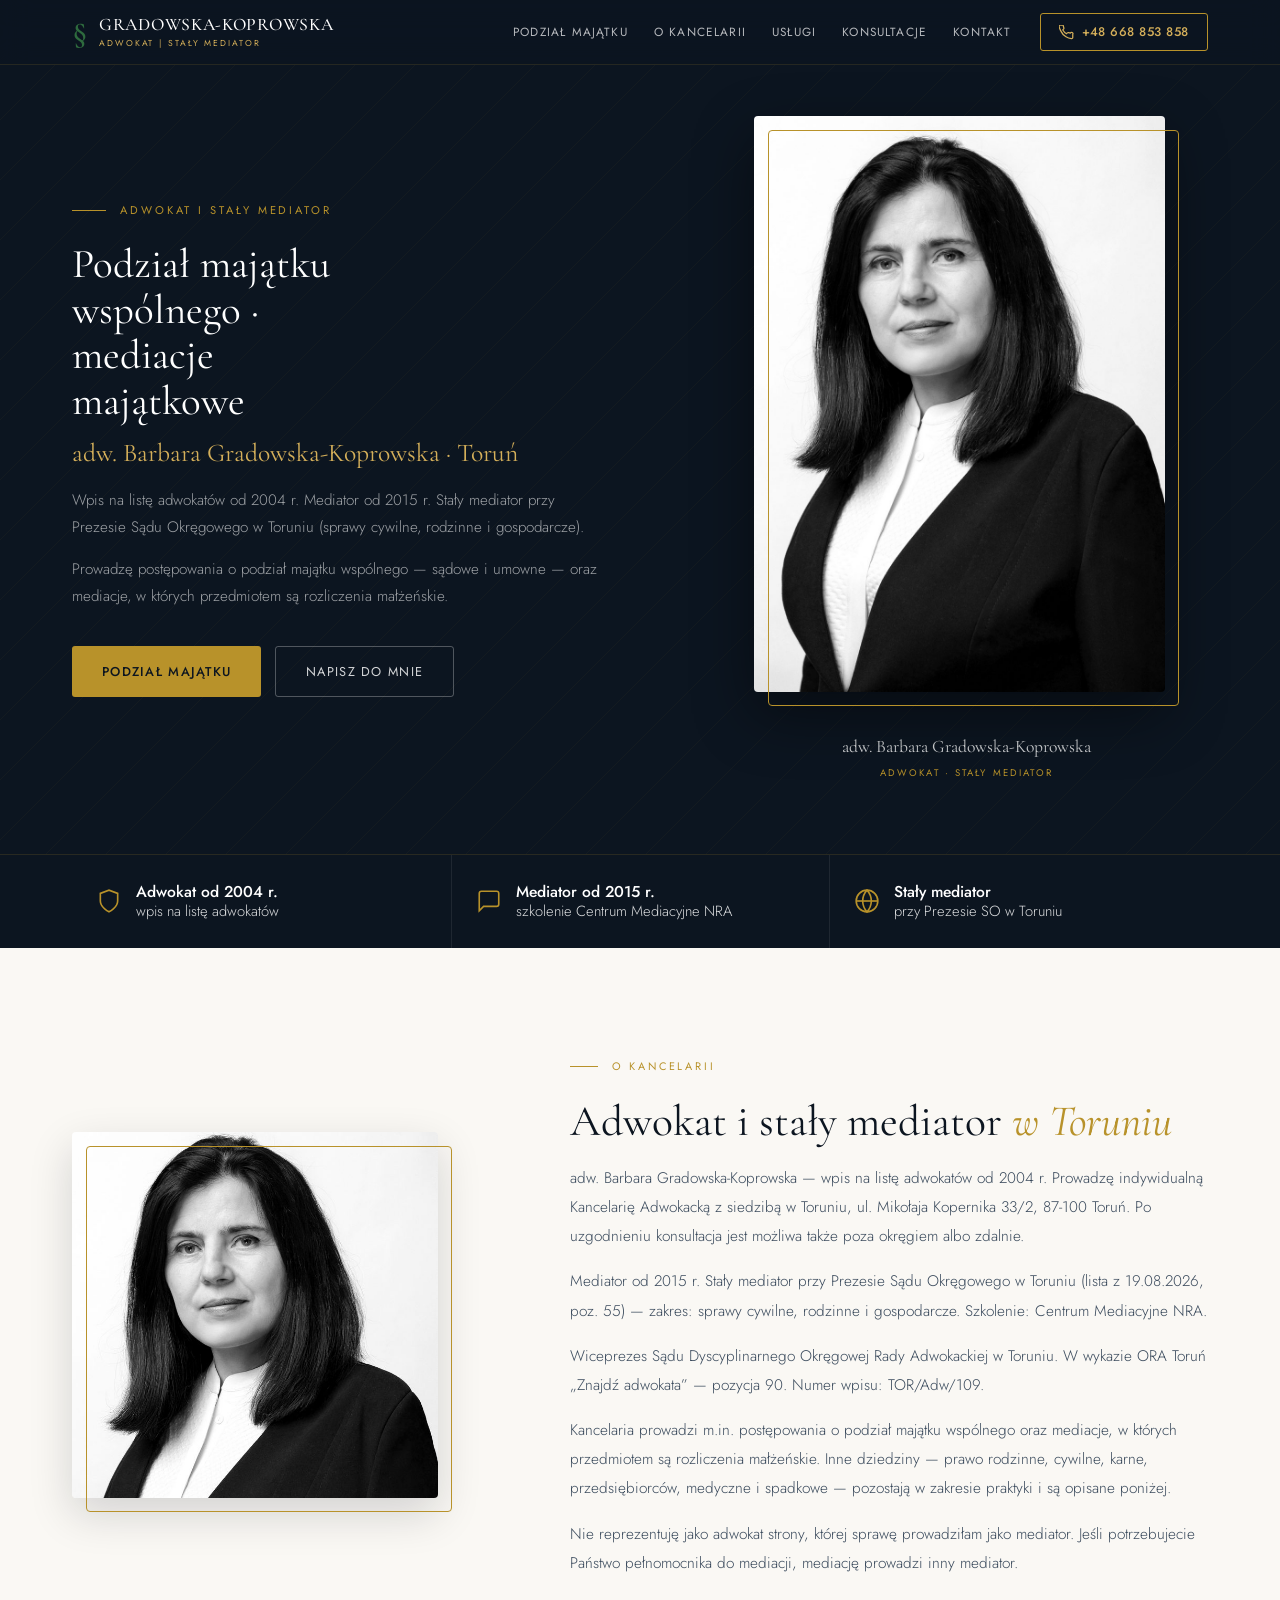
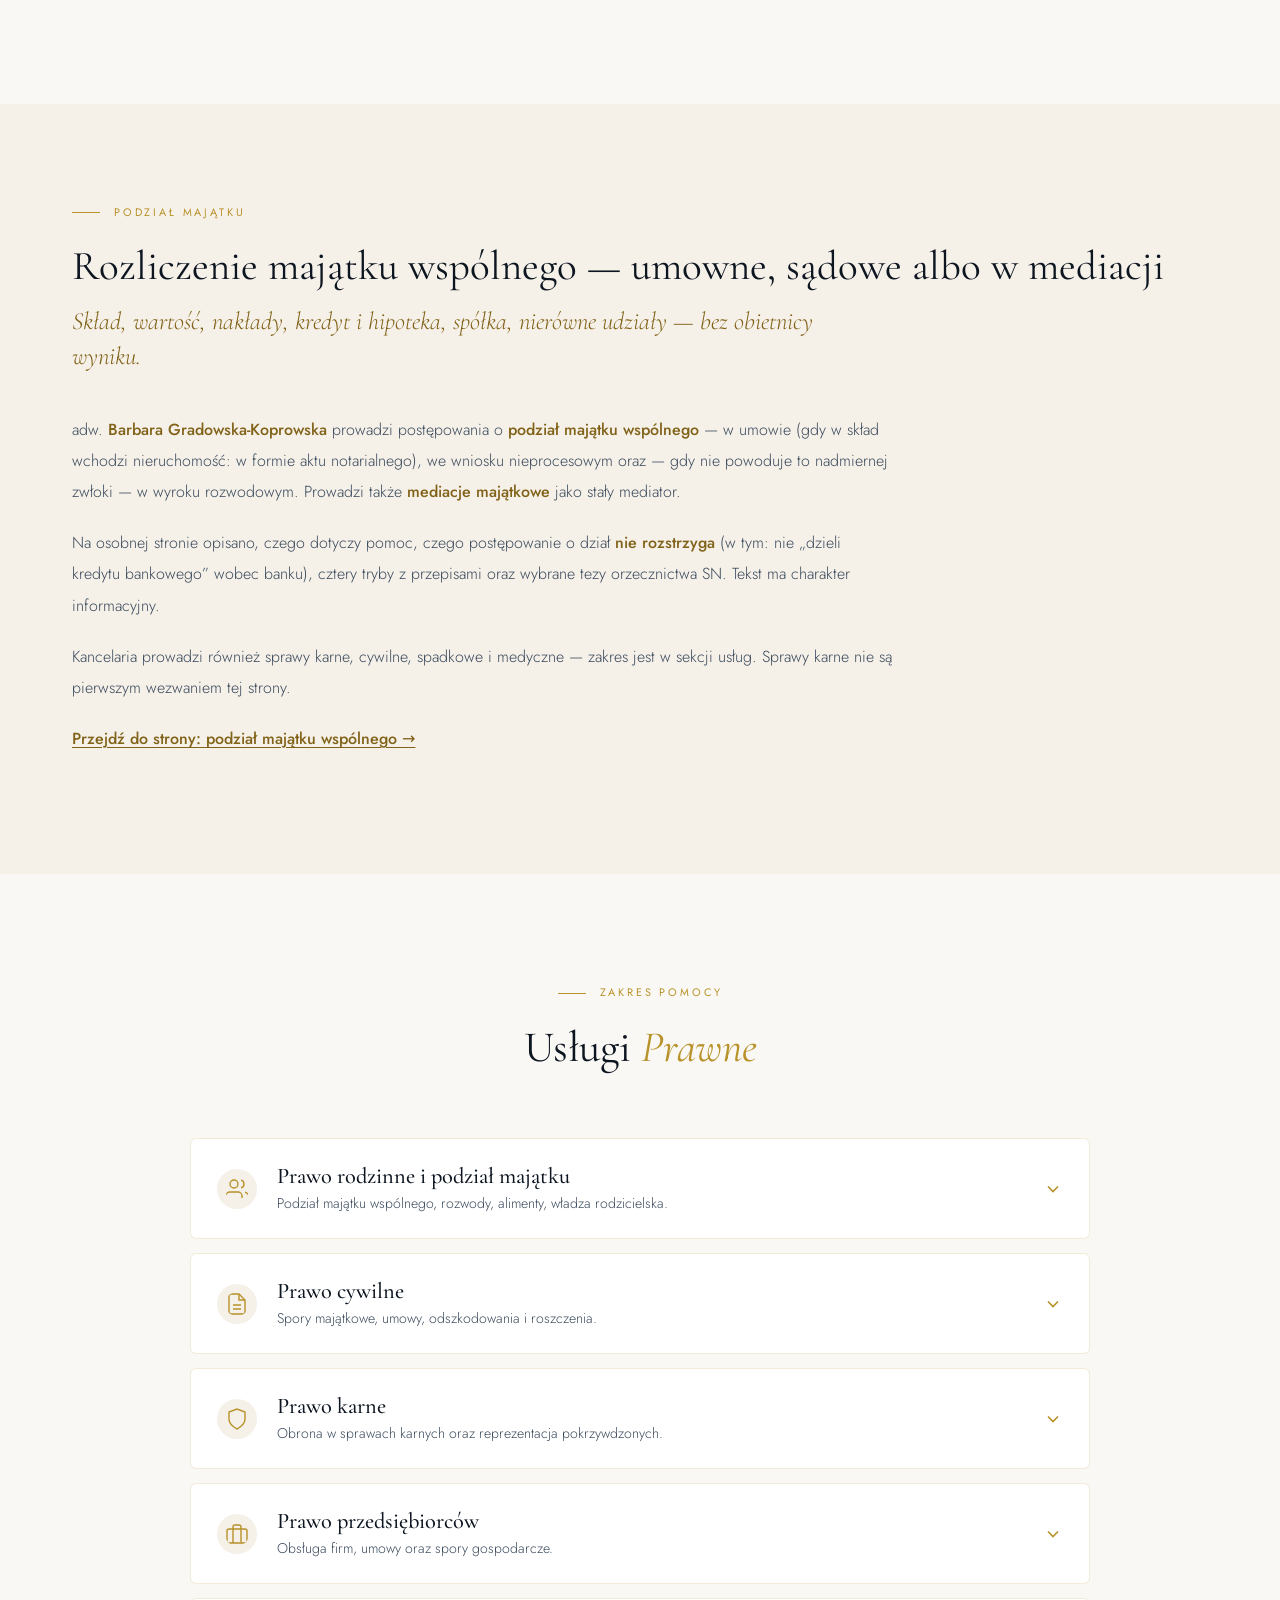
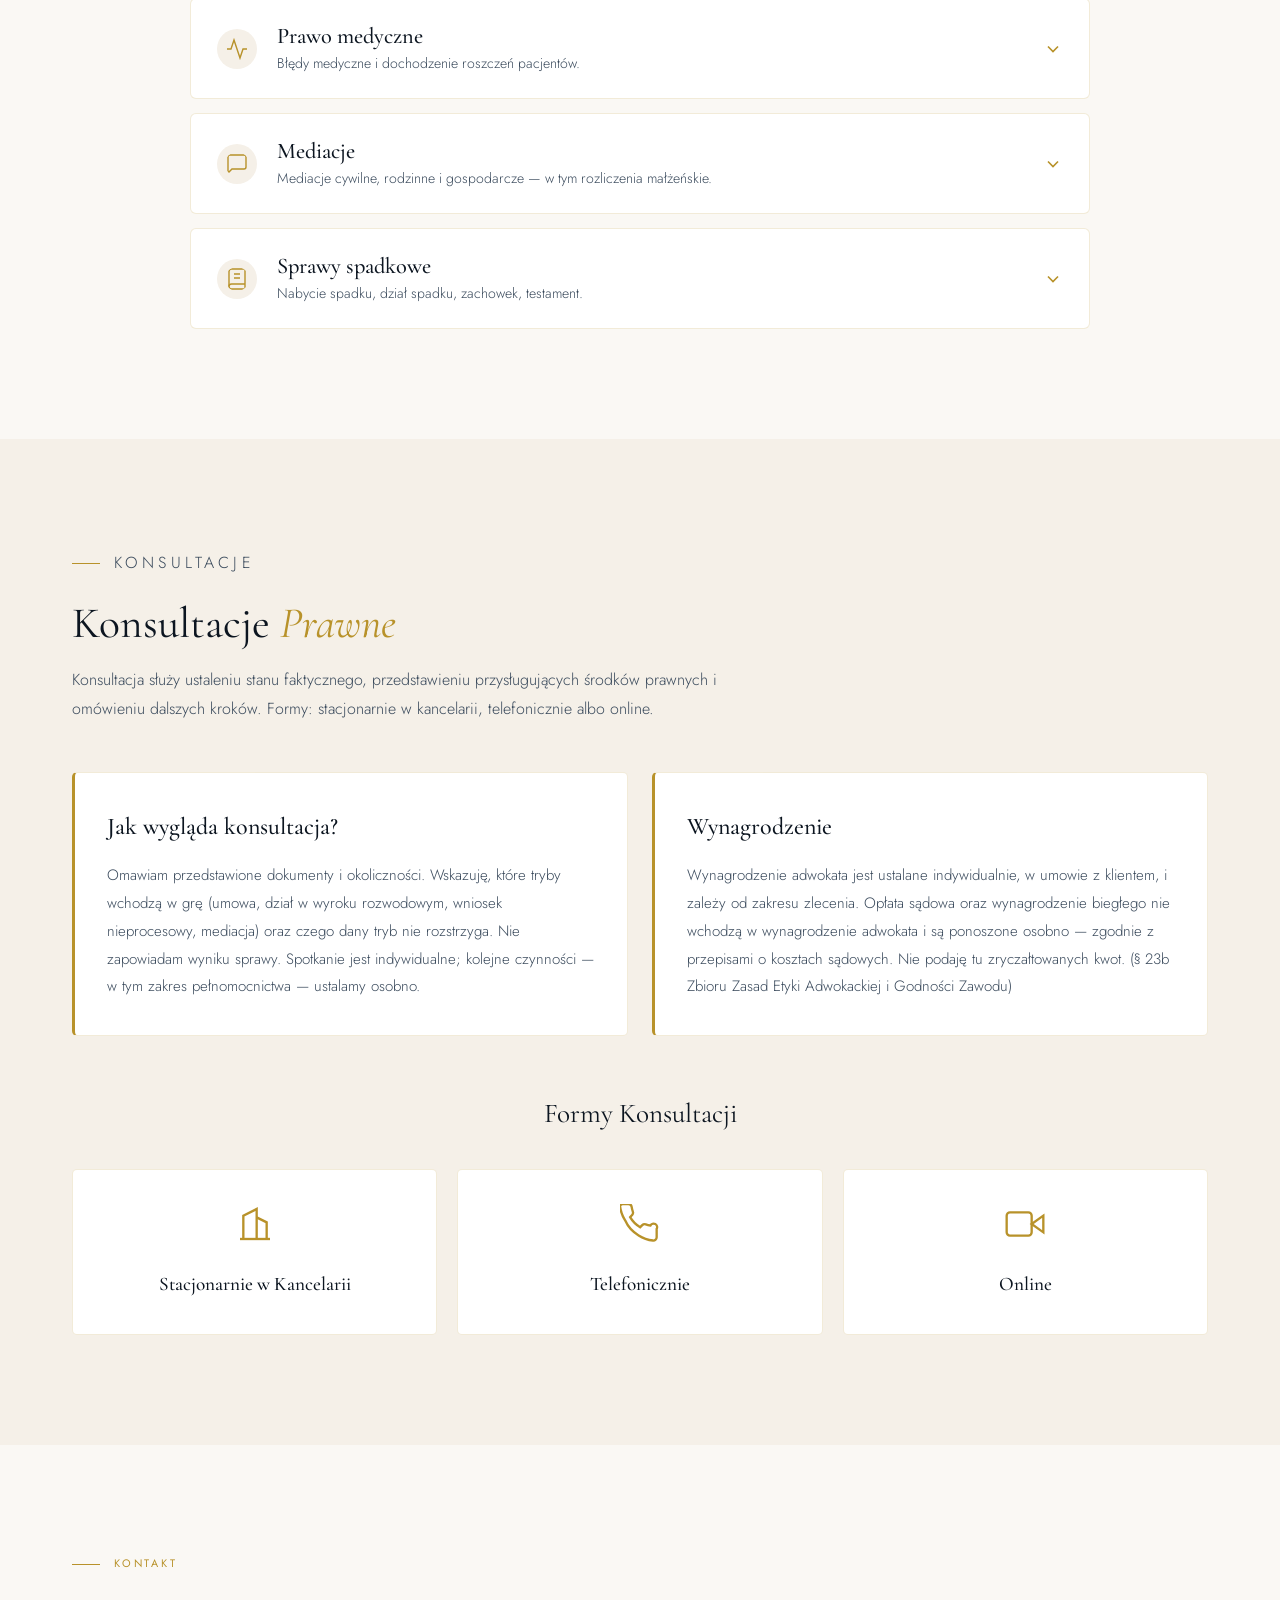
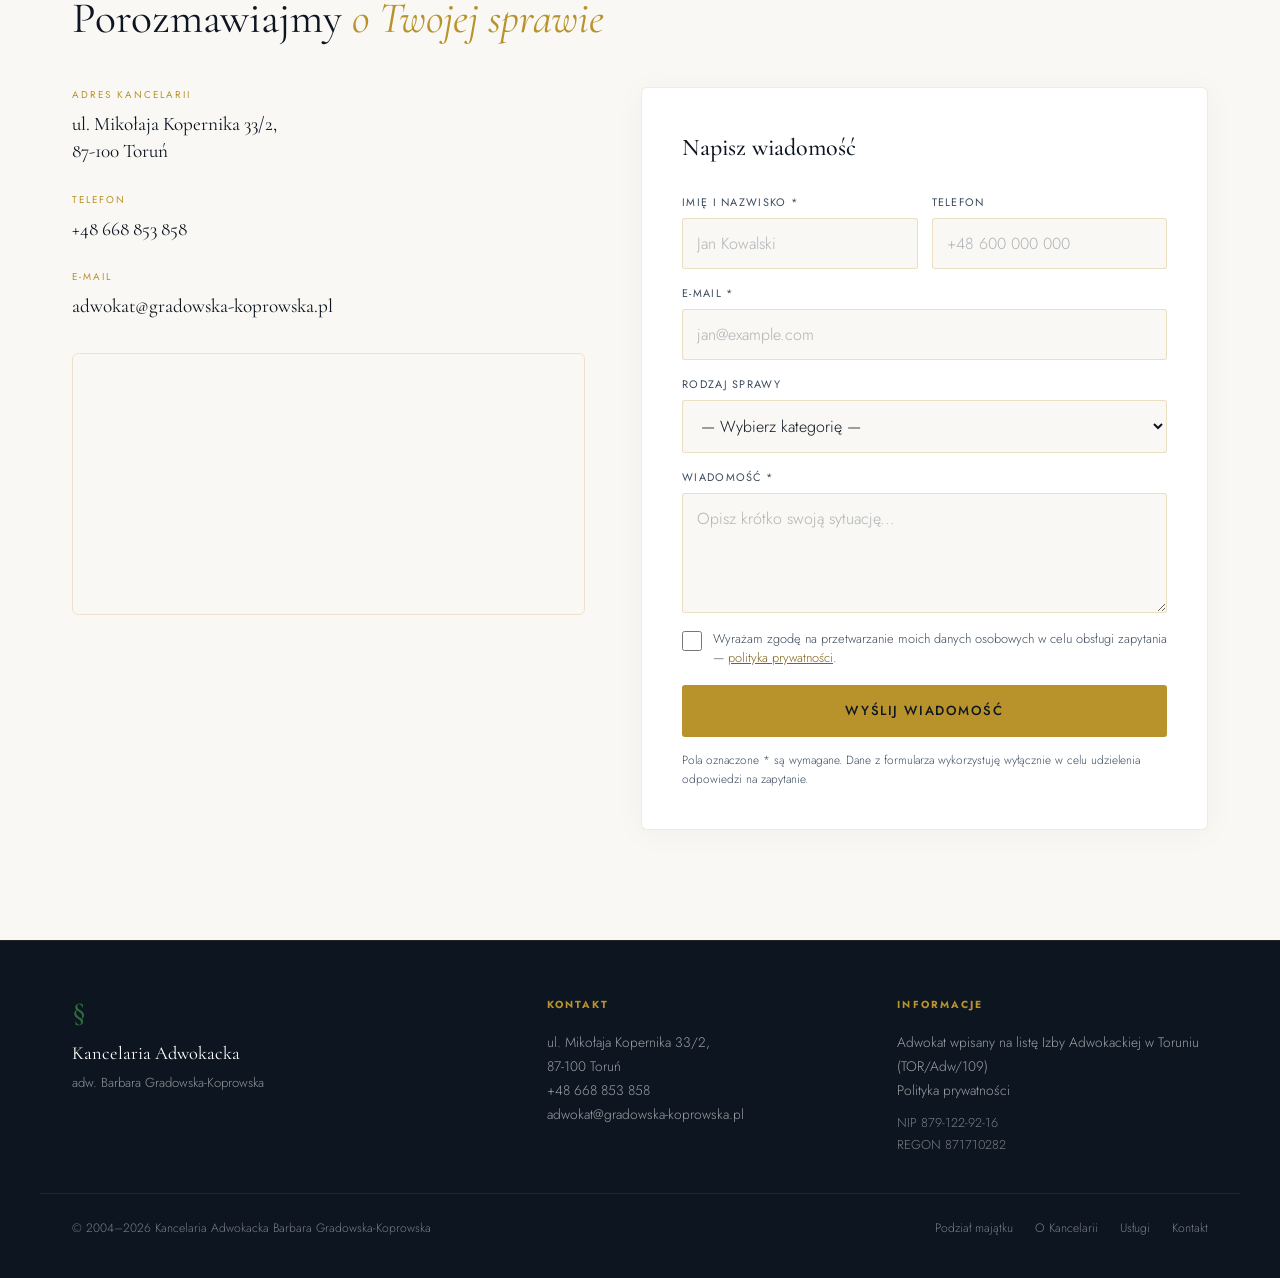
==== commit 134dfd7f: "Merge 193e290f153b7f329bf930495c23af1ab0d15a4c into 0bdfe354495555fca20e615664b3bff4258c80d7" ====
--- a/index.html
+++ b/index.html
@@ -4,8 +4,8 @@
   <meta charset="UTF-8" />
   <meta name="viewport" content="width=device-width, initial-scale=1.0" />
 
-  <title>Adwokat — podział majątku wspólnego · Toruń · adw. Barbara Gradowska-Koprowska</title>
-  <meta name="description" content="Adw. Barbara Gradowska-Koprowska — adwokat od 2004 r. i stały mediator przy Prezesie Sądu Okręgowego w Toruniu. Podział majątku wspólnego i mediacje majątkowe. ul. Mikołaja Kopernika 33/2, 87-100 Toruń. Tel. +48 668 853 858." />
+  <title>Adwokat i stały mediator — podział majątku wspólnego · Toruń · adw. Barbara Gradowska-Koprowska</title>
+  <meta name="description" content="Adwokat i stały mediator w Toruniu. Podział majątku wspólnego oraz mediacje majątkowe. Wpis na listę adwokatów od 2004 r., mediator od 2015 r., stały mediator przy Prezesie SO w Toruniu. Tel. +48 668 853 858. ul. Mikołaja Kopernika 33/2, 87-100 Toruń." />
   <link rel="canonical" href="https://gradowska-koprowska.pl/" />
 
   <!-- Open Graph -->
@@ -13,16 +13,16 @@
   <meta property="og:locale" content="pl_PL" />
   <meta property="og:url" content="https://gradowska-koprowska.pl/" />
   <meta property="og:site_name" content="Kancelaria Adwokacka Barbara Gradowska-Koprowska" />
-  <meta property="og:title" content="Adwokat — podział majątku wspólnego · Toruń · adw. Barbara Gradowska-Koprowska" />
-  <meta property="og:description" content="Adwokat od 2004 r., mediator od 2015 r., stały mediator przy Prezesie SO w Toruniu. Podział majątku wspólnego i mediacje majątkowe. ul. Mikołaja Kopernika 33/2, 87-100 Toruń." />
+  <meta property="og:title" content="Adwokat i stały mediator — podział majątku wspólnego · Toruń" />
+  <meta property="og:description" content="adw. Barbara Gradowska-Koprowska. Wpis na listę adwokatów od 2004 r. Mediator od 2015 r. Stały mediator przy Prezesie SO w Toruniu. Podział majątku wspólnego i mediacje majątkowe. ul. Mikołaja Kopernika 33/2, 87-100 Toruń." />
   <meta property="og:image" content="https://gradowska-koprowska.pl/assets/foto-og.jpg" />
   <meta property="og:image:width" content="1200" />
   <meta property="og:image:height" content="630" />
 
   <!-- Twitter -->
   <meta name="twitter:card" content="summary_large_image" />
-  <meta name="twitter:title" content="Adwokat — podział majątku wspólnego · Toruń · adw. Barbara Gradowska-Koprowska" />
-  <meta name="twitter:description" content="Adwokat od 2004 r., mediator od 2015 r., stały mediator przy Prezesie SO w Toruniu. Podział majątku wspólnego. Toruń, ul. Mikołaja Kopernika 33/2, 87-100." />
+  <meta name="twitter:title" content="Adwokat i stały mediator — podział majątku wspólnego · Toruń" />
+  <meta name="twitter:description" content="adw. Barbara Gradowska-Koprowska. Adwokat od 2004 r., mediator od 2015 r., stały mediator przy Prezesie SO w Toruniu. ul. Mikołaja Kopernika 33/2, 87-100 Toruń." />
   <meta name="twitter:image" content="https://gradowska-koprowska.pl/assets/foto-og.jpg" />
 
   <meta name="theme-color" content="#0c1520" />
@@ -45,7 +45,7 @@
         "@type": "LegalService",
         "@id": "https://gradowska-koprowska.pl/#kancelaria",
         "name": "Kancelaria Adwokacka Barbara Gradowska-Koprowska",
-        "description": "Kancelaria adwokacka w Toruniu. Adwokat od 2004 r., mediator od 2015 r., stały mediator przy Prezesie Sądu Okręgowego w Toruniu. Podział majątku wspólnego, mediacje majątkowe oraz pozostałe sprawy rodzinne, cywilne, karne, gospodarcze, medyczne i spadkowe.",
+        "description": "Kancelaria adwokacka w Toruniu. Adwokat i stały mediator. Podział majątku wspólnego, mediacje majątkowe oraz sprawy rodzinne, cywilne, karne, spadkowe i medyczne.",
         "url": "https://gradowska-koprowska.pl/",
         "logo": "https://gradowska-koprowska.pl/favicon.svg",
         "image": "https://gradowska-koprowska.pl/assets/foto.jpg",
@@ -67,14 +67,14 @@
           "@type": "City",
           "name": "Toruń"
         },
-        "founder": { "@id": "https://gradowska-koprowska.pl/#osoba" },
-        "employee": { "@id": "https://gradowska-koprowska.pl/#osoba" },
+        "founder": { "@id": "https://gradowska-koprowska.pl/#adwokat" },
+        "employee": { "@id": "https://gradowska-koprowska.pl/#adwokat" },
         "hasOfferCatalog": {
           "@type": "OfferCatalog",
           "name": "Usługi prawne",
           "itemListElement": [
-            { "@type": "Offer", "itemOffered": { "@type": "Service", "name": "Podział majątku wspólnego", "url": "https://gradowska-koprowska.pl/podzial-majatku.html" } },
-            { "@type": "Offer", "itemOffered": { "@type": "Service", "name": "Mediacje majątkowe i stała mediacja sądowa" } },
+            { "@type": "Offer", "itemOffered": { "@type": "Service", "name": "Podział majątku wspólnego" } },
+            { "@type": "Offer", "itemOffered": { "@type": "Service", "name": "Mediacje majątkowe" } },
             { "@type": "Offer", "itemOffered": { "@type": "Service", "name": "Prawo rodzinne" } },
             { "@type": "Offer", "itemOffered": { "@type": "Service", "name": "Prawo cywilne" } },
             { "@type": "Offer", "itemOffered": { "@type": "Service", "name": "Prawo karne" } },
@@ -86,25 +86,14 @@
       },
       {
         "@type": "Attorney",
-        "@id": "https://gradowska-koprowska.pl/#osoba",
+        "@id": "https://gradowska-koprowska.pl/#adwokat",
         "name": "Barbara Gradowska-Koprowska",
         "honorificPrefix": "adw.",
         "jobTitle": "Adwokat, stały mediator",
-        "image": "https://gradowska-koprowska.pl/assets/foto.jpg",
-        "url": "https://gradowska-koprowska.pl/",
-        "telephone": "+48668853858",
-        "email": "adwokat@gradowska-koprowska.pl",
         "worksFor": { "@id": "https://gradowska-koprowska.pl/#kancelaria" },
         "memberOf": {
           "@type": "Organization",
           "name": "Okręgowa Rada Adwokacka w Toruniu"
-        },
-        "address": {
-          "@type": "PostalAddress",
-          "streetAddress": "ul. Mikołaja Kopernika 33/2",
-          "addressLocality": "Toruń",
-          "postalCode": "87-100",
-          "addressCountry": "PL"
         }
       }
     ]
@@ -112,6 +101,7 @@
   </script>
 
   <link rel="stylesheet" href="styles.css" />
+
 </head>
 <body>
 
@@ -161,13 +151,12 @@
       <div class="hero-content">
         <p class="hero-eyebrow">Adwokat i&nbsp;stały mediator</p>
         <h1 class="hero-title reveal">Podział majątku wspólnego · mediacje majątkowe</h1>
-        <p class="hero-name reveal reveal-delay-1">adw. Barbara Gradowska-Koprowska · Toruń</p>
-        <p class="hero-facts reveal reveal-delay-1">Wpis na listę adwokatów od 2004&nbsp;r. Mediator od 2015&nbsp;r. Stały mediator przy Prezesie Sądu Okręgowego w&nbsp;Toruniu (sprawy cywilne, rodzinne i&nbsp;gospodarcze).</p>
+        <p class="hero-name reveal reveal-delay-1">adw. Barbara Gradowska-Koprowska &middot; Toruń</p>
+        <p class="hero-sentence reveal reveal-delay-2">Wpis na listę adwokatów od 2004&nbsp;r. Mediator od 2015&nbsp;r. Stały mediator przy Prezesie Sądu Okręgowego w&nbsp;Toruniu (sprawy cywilne, rodzinne i&nbsp;gospodarcze).</p>
         <p class="hero-sentence reveal reveal-delay-2">Prowadzę postępowania o&nbsp;podział majątku wspólnego — sądowe i&nbsp;umowne — oraz mediacje, w&nbsp;których przedmiotem są rozliczenia małżeńskie.</p>
-        <p class="hero-nap reveal reveal-delay-2">ul. Mikołaja Kopernika 33/2, 87-100 Toruń</p>
         <div class="hero-actions reveal reveal-delay-3">
           <a href="podzial-majatku.html" class="btn-primary">Podział majątku</a>
-          <a href="#kontakt" class="btn-ghost">Umów konsultację</a>
+          <a href="#kontakt" class="btn-ghost">Napisz do mnie</a>
         </div>
       </div>
       <figure class="hero-figure reveal reveal-delay-2">
@@ -187,15 +176,15 @@
     <div class="creds-inner">
       <div class="cred reveal">
         <svg viewBox="0 0 24 24" fill="none" stroke="currentColor" stroke-width="1.5" aria-hidden="true"><path d="M12 22s8-4 8-10V5l-8-3-8 3v7c0 6 8 10 8 10z"/></svg>
-        <div class="cred-txt"><strong>Adwokat od 2004</strong>wpis na listę adwokatów</div>
+        <div class="cred-txt"><strong>Adwokat od 2004&nbsp;r.</strong>wpis na listę adwokatów</div>
       </div>
       <div class="cred reveal reveal-delay-1">
         <svg viewBox="0 0 24 24" fill="none" stroke="currentColor" stroke-width="1.5" aria-hidden="true"><path d="M21 15a2 2 0 01-2 2H7l-4 4V5a2 2 0 012-2h14a2 2 0 012 2z"/></svg>
-        <div class="cred-txt"><strong>Mediator od 2015</strong>Centrum Mediacyjne NRA</div>
+        <div class="cred-txt"><strong>Mediator od 2015&nbsp;r.</strong>szkolenie Centrum Mediacyjne NRA</div>
       </div>
       <div class="cred reveal reveal-delay-2">
         <svg viewBox="0 0 24 24" fill="none" stroke="currentColor" stroke-width="1.5" aria-hidden="true"><circle cx="12" cy="12" r="10"/><line x1="2" y1="12" x2="22" y2="12"/><path d="M12 2a15.3 15.3 0 014 10 15.3 15.3 0 01-4 10 15.3 15.3 0 01-4-10 15.3 15.3 0 014-10z"/></svg>
-        <div class="cred-txt"><strong>Stały mediator przy Prezesie SO</strong>Toruń, lista 19.08.2026, poz.&nbsp;55</div>
+        <div class="cred-txt"><strong>Stały mediator</strong>przy Prezesie SO w&nbsp;Toruniu</div>
       </div>
     </div>
   </div>
@@ -211,11 +200,12 @@
         </div>
         <div class="about-content">
           <p class="section-label reveal">O Kancelarii</p>
-          <h2 class="section-heading reveal reveal-delay-1">Adwokat i&nbsp;stały <em>mediator</em></h2>
-          <p class="about-text reveal reveal-delay-1">Zawód adwokata wykonuję od 2004 roku. Prowadzę indywidualną Kancelarię Adwokacką z&nbsp;siedzibą w&nbsp;Toruniu, przy ul.&nbsp;Mikołaja Kopernika 33/2, 87-100. Po uzgodnieniu przyjmuję sprawy także poza okręgiem Izby Adwokackiej w&nbsp;Toruniu oraz zdalnie.</p>
-          <p class="about-text reveal reveal-delay-2">Od 2015 roku jestem mediatorem. Jestem stałym mediatorem przy Prezesie Sądu Okręgowego w&nbsp;Toruniu (lista z&nbsp;19 sierpnia 2026&nbsp;r., poz.&nbsp;55; zakres: sprawy cywilne, rodzinne i&nbsp;gospodarcze). Szkolenie: Centrum Mediacyjne Naczelnej Rady Adwokackiej.</p>
-          <p class="about-text reveal reveal-delay-2">Pełnię funkcję wiceprezesa Sądu Dyscyplinarnego Okręgowej Rady Adwokackiej w&nbsp;Toruniu. W&nbsp;wykazie „Znajdź adwokata” ORA Toruń widnieję pod pozycją&nbsp;90 (wpis TOR/Adw/109).</p>
-          <p class="about-text reveal reveal-delay-3">Przyjmuję sprawy jednorazowe i&nbsp;stałą obsługę. Konsultacja odbywa się stacjonarnie w&nbsp;kancelarii, telefonicznie albo online.</p>
+          <h2 class="section-heading reveal reveal-delay-1">Adwokat i&nbsp;stały mediator <em>w&nbsp;Toruniu</em></h2>
+          <p class="about-text reveal reveal-delay-1">adw. Barbara Gradowska-Koprowska — wpis na listę adwokatów od 2004&nbsp;r. Prowadzę indywidualną Kancelarię Adwokacką z siedzibą w Toruniu, ul. Mikołaja Kopernika 33/2, 87-100 Toruń. Po uzgodnieniu konsultacja jest możliwa także poza okręgiem albo zdalnie.</p>
+          <p class="about-text reveal reveal-delay-2">Mediator od 2015&nbsp;r. Stały mediator przy Prezesie Sądu Okręgowego w Toruniu (lista z 19.08.2026, poz. 55) — zakres: sprawy cywilne, rodzinne i gospodarcze. Szkolenie: Centrum Mediacyjne NRA.</p>
+          <p class="about-text reveal reveal-delay-2">Wiceprezes Sądu Dyscyplinarnego Okręgowej Rady Adwokackiej w Toruniu. W wykazie ORA Toruń „Znajdź adwokata” — pozycja 90. Numer wpisu: TOR/Adw/109.</p>
+          <p class="about-text reveal reveal-delay-3">Kancelaria prowadzi m.in. postępowania o podział majątku wspólnego oraz mediacje, w których przedmiotem są rozliczenia małżeńskie. Inne dziedziny — prawo rodzinne, cywilne, karne, przedsiębiorców, medyczne i spadkowe — pozostają w zakresie praktyki i są opisane poniżej.</p>
+          <p class="about-text reveal reveal-delay-3">Nie reprezentuję jako adwokat strony, której sprawę prowadziłam jako mediator. Jeśli potrzebujecie Państwo pełnomocnika do mediacji, mediację prowadzi inny mediator.</p>
         </div>
       </div>
     </div>
@@ -224,13 +214,14 @@
   <!-- ==================== POMOC / HELP ==================== -->
   <section class="pomoc">
     <div class="section-inner">
-      <p class="section-label reveal">Podział i rozliczenia</p>
-      <h2 class="pomoc-lead reveal reveal-delay-1">Majątek wspólny po ustaniu wspólności</h2>
-      <h2 class="pomoc-sub reveal reveal-delay-1">Po rozwodzie, separacji albo umownym zniesieniu wspólności pozostaje rozliczenie składników, nakładów i — jeśli jest — kredytu zabezpieczonego hipoteką.</h2>
+      <p class="section-label reveal">Podział majątku</p>
+      <h2 class="pomoc-lead reveal reveal-delay-1">Rozliczenie majątku wspólnego — umowne, sądowe albo w mediacji</h2>
+      <h2 class="pomoc-sub reveal reveal-delay-1">Skład, wartość, nakłady, kredyt i hipoteka, spółka, nierówne udziały — bez obietnicy wyniku.</h2>
       <div class="pomoc-body">
-        <p class="reveal reveal-delay-1">Prowadzę sprawy o <span class="highlight">podział majątku wspólnego</span> — dział umowny, dział sądowy oraz dział w&nbsp;wyroku rozwodowym (art.&nbsp;58&nbsp;§&nbsp;3 k.r.o.). Przedmiotem pracy są m.in. skład i&nbsp;wartość majątku, nakłady, nierówne udziały, rozliczenie kredytu i&nbsp;hipoteki oraz udział w&nbsp;spółce.</p>
-        <p class="reveal reveal-delay-2">Jako <span class="highlight">stały mediator</span> prowadzę także mediacje, w&nbsp;których przedmiotem są rozliczenia małżeńskie. Role adwokata i&nbsp;mediatora nie łączą się w&nbsp;tej samej sprawie: <span class="highlight">nie reprezentuję jako adwokat strony, której sprawę prowadziłam jako mediator</span>. Jeśli potrzebujecie Państwo pełnomocnika do mediacji, mediację prowadzi inny mediator.</p>
-        <p class="reveal reveal-delay-2">Kancelaria prowadzi również inne sprawy — rodzinne, cywilne, karne, gospodarcze, medyczne i&nbsp;spadkowe. Ich opis jest niżej. Informacje na stronie są informacją handlową; nie stanowią porady w&nbsp;konkretnej sprawie i&nbsp;nie obiecują wyniku.</p>
+        <p class="reveal reveal-delay-1">adw. <span class="highlight">Barbara Gradowska-Koprowska</span> prowadzi postępowania o <span class="highlight">podział majątku wspólnego</span> — w umowie (gdy w skład wchodzi nieruchomość: w formie aktu notarialnego), we wniosku nieprocesowym oraz — gdy nie powoduje to nadmiernej zwłoki — w wyroku rozwodowym. Prowadzi także <span class="highlight">mediacje majątkowe</span> jako stały mediator.</p>
+        <p class="reveal reveal-delay-2">Na osobnej stronie opisano, czego dotyczy pomoc, czego postępowanie o dział <span class="highlight">nie rozstrzyga</span> (w tym: nie „dzieli kredytu bankowego” wobec banku), cztery tryby z przepisami oraz wybrane tezy orzecznictwa SN. Tekst ma charakter informacyjny.</p>
+        <p class="reveal reveal-delay-2">Kancelaria prowadzi również sprawy karne, cywilne, spadkowe i medyczne — zakres jest w sekcji usług. Sprawy karne nie są pierwszym wezwaniem tej strony.</p>
+        <p class="reveal reveal-delay-3"><a href="podzial-majatku.html" class="highlight">Przejdź do strony: podział majątku wspólnego →</a></p>
       </div>
     </div>
   </section>
@@ -240,12 +231,7 @@
     <div class="section-inner">
       <div class="services-head">
         <p class="section-label reveal">Zakres pomocy</p>
-        <h2 class="section-heading reveal reveal-delay-1">Usługi <em>prawne</em></h2>
-      </div>
-      <div class="featured reveal">
-        <h3>Podział majątku wspólnego</h3>
-        <p>Skład i&nbsp;wartość, nakłady, nierówne udziały, kredyt i&nbsp;hipoteka, udział w&nbsp;spółce. Cztery tryby: umowa, art.&nbsp;58&nbsp;§&nbsp;3 k.r.o., wniosek nieprocesowy (art.&nbsp;566–567 k.p.c.) oraz mediacja. Osobna strona opisuje, czego to postępowanie nie robi i&nbsp;jakie dokumenty zabrać na pierwszą konsultację.</p>
-        <a class="inline-more" href="podzial-majatku.html">Przejdź do strony o podziale majątku →</a>
+        <h2 class="section-heading reveal reveal-delay-1">Usługi <em>Prawne</em></h2>
       </div>
       <div class="services-list">
 
@@ -253,19 +239,19 @@
           <summary>
             <svg class="service-icon" viewBox="0 0 24 24" fill="none" stroke="currentColor" stroke-width="1.4" aria-hidden="true"><path d="M17 21v-2a4 4 0 00-4-4H5a4 4 0 00-4 4v2"/><circle cx="9" cy="7" r="4"/><path d="M23 21v-2a4 4 0 00-3-3.87"/><path d="M16 3.13a4 4 0 010 7.75"/></svg>
             <div class="service-titles">
-              <h3>Prawo rodzinne</h3>
-              <p>Rozwody, alimenty, władza rodzicielska i podział majątku.</p>
+              <h3>Prawo rodzinne i podział majątku</h3>
+              <p>Podział majątku wspólnego, rozwody, alimenty, władza rodzicielska.</p>
             </div>
             <svg class="chevron" viewBox="0 0 24 24" fill="none" stroke="currentColor" stroke-width="2" aria-hidden="true"><polyline points="6 9 12 15 18 9"/></svg>
           </summary>
           <ul class="service-list">
+            <li><a href="podzial-majatku.html">Podział majątku wspólnego — dział umowny, sądowy i w wyroku rozwodowym</a></li>
             <li>Prowadzenie spraw rozwodowych (z orzekaniem o winie lub bez)</li>
             <li>Sprawy o separację</li>
             <li>Sprawy o alimenty oraz ich podwyższenie lub obniżenie</li>
             <li>Ustalenie kontaktów z dzieckiem</li>
             <li>Ustalenie miejsca zamieszkania dziecka</li>
             <li>Ograniczenie lub pozbawienie władzy rodzicielskiej</li>
-            <li>Podział majątku wspólnego po rozwodzie</li>
             <li>Przygotowywanie pism procesowych, pozwów i wniosków</li>
             <li>Reprezentacja przed sądem rodzinnym</li>
           </ul>
@@ -283,7 +269,7 @@
           <ul class="service-list">
             <li>Sprawy o zapłatę i dochodzenie roszczeń majątkowych</li>
             <li>Windykacja należności</li>
-            <li>Podział majątku wspólnego po rozwodzie</li>
+            <li><a href="podzial-majatku.html">Podział majątku wspólnego</a></li>
             <li>Odszkodowania i zadośćuczynienia za szkody majątkowe i niemajątkowe</li>
             <li>Sporządzanie i analiza umów cywilnoprawnych</li>
             <li>Umowy sprzedaży, najmu i umowy o świadczenie usług</li>
@@ -353,18 +339,16 @@
             <svg class="service-icon" viewBox="0 0 24 24" fill="none" stroke="currentColor" stroke-width="1.4" aria-hidden="true"><path d="M21 15a2 2 0 01-2 2H7l-4 4V5a2 2 0 012-2h14a2 2 0 012 2z"/></svg>
             <div class="service-titles">
               <h3>Mediacje</h3>
-              <p>Mediacje cywilne, rodzinne i gospodarcze — z inicjatywy stron albo ze skierowania sądu.</p>
+              <p>Mediacje cywilne, rodzinne i gospodarcze — w tym rozliczenia małżeńskie.</p>
             </div>
             <svg class="chevron" viewBox="0 0 24 24" fill="none" stroke="currentColor" stroke-width="2" aria-hidden="true"><polyline points="6 9 12 15 18 9"/></svg>
           </summary>
           <ul class="service-list">
-            <li>Prowadzenie mediacji jako alternatywy dla postępowania sądowego</li>
-            <li>Mediacje w sprawach rodzinnych</li>
+            <li>Prowadzenie mediacji na podstawie skierowania przez sąd albo z inicjatywy stron</li>
+            <li>Mediacje w sprawach rodzinnych, w tym mediacje majątkowe</li>
             <li>Mediacje w sprawach cywilnych</li>
             <li>Mediacje w sprawach gospodarczych</li>
             <li>Przygotowywanie projektów ugód mediacyjnych</li>
-            <li>Mediacje prowadzone na podstawie skierowania przez sąd</li>
-            <li>Mediacje prowadzone z inicjatywy stron</li>
             <li>Nie reprezentuję jako adwokat strony, której sprawę prowadziłam jako mediator. Jeśli potrzebujecie Państwo pełnomocnika do mediacji, mediację prowadzi inny mediator.</li>
           </ul>
         </details>
@@ -374,7 +358,7 @@
             <svg class="service-icon" viewBox="0 0 24 24" fill="none" stroke="currentColor" stroke-width="1.4" aria-hidden="true"><path d="M4 19.5A2.5 2.5 0 016.5 17H20"/><path d="M6.5 2H20v20H6.5A2.5 2.5 0 014 19.5v-15A2.5 2.5 0 016.5 2z"/><line x1="9" y1="7" x2="15" y2="7"/><line x1="9" y1="11" x2="15" y2="11"/></svg>
             <div class="service-titles">
               <h3>Sprawy spadkowe</h3>
-              <p>Stwierdzenie nabycia spadku, dział spadku, zachowek, wydziedziczenie, testament.</p>
+              <p>Nabycie spadku, dział spadku, zachowek, testament.</p>
             </div>
             <svg class="chevron" viewBox="0 0 24 24" fill="none" stroke="currentColor" stroke-width="2" aria-hidden="true"><polyline points="6 9 12 15 18 9"/></svg>
           </summary>
@@ -403,16 +387,16 @@
       <div class="kons-header">
         <p class="section-label reveal">Konsultacje</p>
         <h2 class="section-heading reveal reveal-delay-1">Konsultacje <em>Prawne</em></h2>
-        <p class="reveal reveal-delay-1">Pierwsza konsultacja służy ustaleniu stanu sprawy i omówieniu możliwych trybów postępowania. Nie jest to gwarancja wyniku.</p>
+        <p class="reveal reveal-delay-1">Konsultacja służy ustaleniu stanu faktycznego, przedstawieniu przysługujących środków prawnych i omówieniu dalszych kroków. Formy: stacjonarnie w kancelarii, telefonicznie albo online.</p>
       </div>
       <div class="kons-boxes">
         <div class="kons-box reveal">
           <h3>Jak wygląda konsultacja?</h3>
-          <p>Omawiam przedstawione okoliczności i dokumenty. Wskazuję możliwe warianty — m.in. umowę, wniosek o podział, dział w wyroku rozwodowym albo mediację — oraz ich skutki prawne i procesowe. Spotkanie jest indywidualne. Formy: stacjonarnie w kancelarii przy ul. Mikołaja Kopernika 33/2, 87-100 Toruń, telefonicznie albo online.</p>
+          <p>Omawiam przedstawione dokumenty i okoliczności. Wskazuję, które tryby wchodzą w grę (umowa, dział w wyroku rozwodowym, wniosek nieprocesowy, mediacja) oraz czego dany tryb nie rozstrzyga. Nie zapowiadam wyniku sprawy. Spotkanie jest indywidualne; kolejne czynności — w tym zakres pełnomocnictwa — ustalamy osobno.</p>
         </div>
         <div class="kons-box reveal reveal-delay-1">
           <h3>Wynagrodzenie</h3>
-          <p>Wynagrodzenie adwokata jest ustalane indywidualnie i zależy od zakresu zlecenia oraz stopnia skomplikowania sprawy. Opłata sądowa oraz koszt biegłego (jeśli sąd go powoła) są kosztami odrębnymi od wynagrodzenia adwokata — nie wliczam ich w stawkę umowną i nie podaję tu zryczałtowanych kwot (KEA § 23b). Warunki współpracy i sposób rozliczenia przedstawiam po zapoznaniu się ze sprawą.</p>
+          <p>Wynagrodzenie adwokata jest ustalane indywidualnie, w umowie z klientem, i zależy od zakresu zlecenia. Opłata sądowa oraz wynagrodzenie biegłego nie wchodzą w wynagrodzenie adwokata i są ponoszone osobno — zgodnie z przepisami o kosztach sądowych. Nie podaję tu zryczałtowanych kwot. (§&nbsp;23b Zbioru Zasad Etyki Adwokackiej i Godności Zawodu)</p>
         </div>
       </div>
       <div class="kons-forms-wrap">
@@ -439,13 +423,13 @@
   <section class="contact" id="kontakt">
     <div class="section-inner">
       <p class="section-label reveal">Kontakt</p>
-      <h2 class="section-heading reveal reveal-delay-1">Kontakt <em>z kancelarią</em></h2>
+      <h2 class="section-heading reveal reveal-delay-1">Porozmawiajmy <em>o Twojej sprawie</em></h2>
       <div class="contact-grid">
         <div class="contact-info">
           <div class="info-blocks">
             <div class="info-block reveal">
               <div class="info-label">Adres kancelarii</div>
-              <div class="info-value">ul. Mikołaja Kopernika 33/2, 87-100 Toruń</div>
+              <div class="info-value">ul. Mikołaja Kopernika 33/2,<br />87-100 Toruń</div>
             </div>
             <div class="info-block reveal reveal-delay-1">
               <div class="info-label">Telefon</div>
@@ -530,7 +514,7 @@
       </div>
       <div class="footer-col">
         <h4>Kontakt</h4>
-        <p>ul. Mikołaja Kopernika 33/2, 87-100 Toruń</p>
+        <p>ul. Mikołaja Kopernika 33/2,<br />87-100 Toruń</p>
         <a href="tel:+48668853858">+48 668 853 858</a>
         <a href="mailto:adwokat@gradowska-koprowska.pl">adwokat@gradowska-koprowska.pl</a>
       </div>
--- a/styles.css
+++ b/styles.css
@@ -130,8 +130,6 @@
     }
     nav.desktop-nav a:hover { color: var(--white); }
     nav.desktop-nav a:hover::after { transform: scaleX(1); }
-    nav.desktop-nav a[aria-current="page"] { color: var(--white); }
-    nav.desktop-nav a[aria-current="page"]::after { transform: scaleX(1); }
     .header-tel {
       display: inline-flex;
       align-items: center;
@@ -281,11 +279,12 @@
     .hero-eyebrow::before { content: ''; display: block; width: 34px; height: 1px; background: var(--gold); }
     .hero-title {
       font-family: var(--serif);
-      font-size: clamp(2.2rem, 3.4vw, 3.4rem);
+      font-size: clamp(2rem, 3.2vw, 3.15rem);
       font-weight: 400;
-      line-height: 1.1;
+      line-height: 1.12;
       color: var(--white);
       margin-bottom: 12px;
+      max-width: 16ch;
     }
     .hero-name {
       font-family: var(--serif);
@@ -293,7 +292,7 @@
       font-weight: 400;
       line-height: 1.25;
       color: var(--gold-lt);
-      margin-bottom: 26px;
+      margin-bottom: 18px;
     }
     .hero-tagline {
       font-family: var(--serif);
@@ -305,29 +304,23 @@
       padding-left: 18px;
       border-left: 2px solid var(--gold);
     }
+    .hero-niche {
+      font-family: var(--serif);
+      font-size: clamp(1.45rem, 2.4vw, 2.05rem);
+      font-weight: 400;
+      line-height: 1.25;
+      color: var(--gold-lt);
+      margin-bottom: 14px;
+    }
     .hero-sentence {
       font-size: .95rem;
       font-weight: 300;
       line-height: 1.75;
       color: rgba(255,255,255,.6);
       max-width: 540px;
-      margin-bottom: 22px;
-    }
-    .hero-facts {
-      font-size: .88rem;
-      font-weight: 300;
-      line-height: 1.7;
-      color: rgba(255,255,255,.72);
-      max-width: 540px;
-      margin-bottom: 18px;
-    }
-    .hero-nap {
-      font-size: .78rem;
-      font-weight: 300;
-      letter-spacing: .02em;
-      color: rgba(255,255,255,.5);
-      margin-bottom: 32px;
-    }
+      margin-bottom: 16px;
+    }
+    .hero-sentence:last-of-type { margin-bottom: 36px; }
     .hero-actions { display: flex; gap: 14px; flex-wrap: wrap; }
 
     /* framed portrait — gallery-style offset gold line (shared: hero + about) */
@@ -457,6 +450,7 @@
     .pomoc-body { max-width: 820px; }
     .pomoc-body p { font-size: 1rem; font-weight: 300; color: var(--ink-soft); line-height: 1.95; margin-bottom: 20px; }
     .pomoc-body .highlight { font-weight: 500; color: var(--gold-deep); }
+    .pomoc-body a.highlight { text-decoration: underline; text-underline-offset: 3px; }
 
     /* ===================== SERVICES / ACCORDION ===================== */
     .services { padding: 110px 0; background: var(--paper); }
@@ -522,6 +516,8 @@
       border-radius: 50%;
       background: var(--gold);
     }
+    .service-list a { color: var(--gold-deep); text-decoration: underline; text-underline-offset: 2px; }
+    .service-list a:hover { color: var(--gold); }
 
     /* ===================== CONSULTATIONS ===================== */
     .konsultacje { padding: 110px 0; background: var(--cream); }
@@ -698,11 +694,6 @@
     }
     .mobile-cta-bar a:active { background: var(--gold-lt); }
     .mobile-cta-bar svg { width: 18px; height: 18px; }
-
-    @media (max-width: 1100px) {
-      nav.desktop-nav { gap: 16px; }
-      .nav-right { gap: 16px; }
-    }
 
     /* ===================== TABLET ===================== */
     @media (max-width: 1024px) {
@@ -727,6 +718,8 @@
       .cred + .cred { border-left: none; border-top: 1px solid rgba(255,255,255,.08); }
       .footer-grid { grid-template-columns: 1fr 1fr; }
       .footer-brand { grid-column: 1 / -1; }
+      .scope-grid, .mode-grid, .doc-grid { grid-template-columns: 1fr; }
+      nav.desktop-nav { gap: 16px; }
     }
 
     /* ===================== MOBILE ===================== */
@@ -744,9 +737,12 @@
 
       .section-inner { padding: 0 20px; }
       .hero-wrap { padding: 84px 22px 48px; gap: 36px; }
-      .hero-figcap { display: none; } /* nazwisko jest tuż niżej pod H1 — bez duplikatu na wąskim ekranie */
-      .hero-actions { flex-direction: column; }
-      .btn-primary, .btn-ghost { width: 100%; justify-content: center; }
+      .hero-figcap { display: none; } /* nazwisko jest w bloku tekstowym — bez duplikatu na wąskim ekranie */
+      .page-hero { padding: 100px 0 48px; }
+      .page-section { padding: 56px 0; }
+      .scope-grid, .mode-grid, .doc-grid { grid-template-columns: 1fr; }
+      .hero-actions, .page-cta-row { flex-direction: column; }
+      .btn-primary, .btn-ghost, .btn-ghost-ink { width: 100%; justify-content: center; }
 
       .cred { padding: 20px; }
       .about { padding: 64px 0; }
@@ -778,7 +774,7 @@
       .service-titles h3 { font-size: 1.1rem; }
     }
 
-    /* ===================== INNER PAGE HERO ===================== */
+    /* ===================== INNER PAGES (podział majątku) ===================== */
     .page-hero {
       background: var(--ink);
       position: relative;
@@ -793,197 +789,168 @@
       pointer-events: none;
     }
     .page-hero .section-inner { position: relative; }
-    .crumb {
-      display: flex;
-      flex-wrap: wrap;
-      gap: 8px;
-      align-items: center;
-      font-size: .72rem;
-      letter-spacing: .08em;
-      text-transform: uppercase;
-      color: rgba(255,255,255,.45);
-      margin-bottom: 22px;
-    }
-    .crumb a { color: rgba(255,255,255,.6); text-decoration: none; }
-    .crumb a:hover { color: var(--gold-lt); }
-    .crumb span[aria-hidden="true"] { color: var(--gold); }
     .page-hero h1 {
       font-family: var(--serif);
       font-size: clamp(2.1rem, 4vw, 3.2rem);
       font-weight: 400;
       line-height: 1.12;
       color: var(--white);
+      margin-bottom: 18px;
+      max-width: 18ch;
+    }
+    .page-hero .page-lead {
+      font-size: 1.02rem;
+      font-weight: 300;
+      line-height: 1.8;
+      color: rgba(255,255,255,.68);
+      max-width: 680px;
+      margin-bottom: 22px;
+    }
+    .page-hero .page-meta {
+      font-size: .92rem;
+      font-weight: 300;
+      line-height: 1.7;
+      color: rgba(255,255,255,.55);
+      max-width: 680px;
+    }
+    .page-hero .page-meta strong { color: rgba(255,255,255,.82); font-weight: 500; }
+
+    .page-section { padding: 88px 0; }
+    .page-section.alt { background: var(--cream); }
+    .page-section .prose { max-width: 820px; }
+    .page-section .prose p,
+    .page-section .prose li {
+      font-size: 1rem;
+      font-weight: 300;
+      color: var(--ink-soft);
+      line-height: 1.9;
       margin-bottom: 16px;
-      max-width: 18ch;
-    }
-    .page-hero .lede {
-      font-size: 1.02rem;
-      font-weight: 300;
-      line-height: 1.75;
-      color: rgba(255,255,255,.68);
-      max-width: 640px;
-      margin-bottom: 28px;
-    }
-    .page-hero .hero-actions { margin-top: 8px; }
-
-    /* ===================== FEATURED PRACTICE (home) ===================== */
-    .featured {
-      margin: 0 auto 28px;
-      max-width: 900px;
-      background: var(--white);
-      border: 1px solid rgba(184,146,42,.28);
-      border-left: 3px solid var(--gold);
-      border-radius: 6px;
-      padding: 28px 30px;
-    }
-    .featured h3 {
-      font-family: var(--serif);
-      font-size: 1.55rem;
-      font-weight: 500;
-      color: var(--ink);
-      margin-bottom: 8px;
-    }
-    .featured p { font-size: .94rem; font-weight: 300; color: var(--ink-soft); line-height: 1.7; margin-bottom: 16px; }
-    .featured a.inline-more {
-      color: var(--gold-deep);
-      font-size: .78rem;
-      letter-spacing: .08em;
-      text-transform: uppercase;
-      font-weight: 500;
-    }
-    .featured a.inline-more:hover { color: var(--gold); }
-
-    /* ===================== ARTICLE / PROSE ===================== */
-    .article { padding: 88px 0; }
-    .article.alt { background: var(--cream); }
-    .article.paper { background: var(--paper); }
-    .prose { max-width: 820px; }
-    .prose p, .prose li { font-size: 1rem; font-weight: 300; color: var(--ink-soft); line-height: 1.9; }
-    .prose p { margin-bottom: 16px; }
-    .prose strong { font-weight: 500; color: var(--ink); }
-    .prose a { color: var(--gold-deep); text-decoration: underline; }
-    .prose a:hover { color: var(--gold); }
-
-    .scope-grid, .doc-grid {
+    }
+    .page-section .prose ul { margin: 8px 0 20px; }
+    .page-section .prose li {
+      position: relative;
+      padding-left: 22px;
+      margin-bottom: 10px;
+    }
+    .page-section .prose li::before {
+      content: '';
+      position: absolute;
+      left: 0; top: 11px;
+      width: 6px; height: 6px;
+      border-radius: 50%;
+      background: var(--gold);
+    }
+
+    .scope-grid, .mode-grid, .doc-grid {
       display: grid;
-      grid-template-columns: repeat(3, 1fr);
+      grid-template-columns: 1fr 1fr;
       gap: 16px;
       margin-top: 28px;
     }
-    .mode-grid {
-      display: grid;
-      grid-template-columns: repeat(2, 1fr);
-      gap: 16px;
-      margin-top: 28px;
-    }
-    .scope-item, .mode-card, .doc-card {
+    .mode-grid { grid-template-columns: 1fr 1fr; }
+    .card-item {
+      background: var(--white);
+      border: 1px solid rgba(184,146,42,.18);
+      border-left: 3px solid var(--gold);
+      border-radius: 5px;
+      padding: 22px 22px 18px;
+    }
+    .card-item h3 {
+      font-family: var(--serif);
+      font-size: 1.25rem;
+      font-weight: 500;
+      color: var(--ink);
+      margin-bottom: 8px;
+      line-height: 1.3;
+    }
+    .card-item p, .card-item .law {
+      font-size: .92rem;
+      font-weight: 300;
+      color: var(--ink-soft);
+      line-height: 1.7;
+    }
+    .card-item .law {
+      display: block;
+      margin-top: 10px;
+      font-size: .78rem;
+      letter-spacing: .04em;
+      text-transform: uppercase;
+      color: var(--gold-deep);
+    }
+
+    .thesis {
       background: var(--white);
       border: 1px solid rgba(184,146,42,.18);
       border-radius: 6px;
-      padding: 22px 22px 20px;
-    }
-    .scope-item h3, .mode-card h3, .doc-card h3 {
-      font-family: var(--serif);
-      font-size: 1.22rem;
+      padding: 32px 32px 24px;
+      margin-bottom: 22px;
+    }
+    .thesis .sygnatura {
+      font-size: .68rem;
+      letter-spacing: .18em;
+      text-transform: uppercase;
+      color: var(--gold);
+      margin-bottom: 8px;
+    }
+    .thesis h3 {
+      font-family: var(--serif);
+      font-size: 1.45rem;
       font-weight: 500;
       color: var(--ink);
-      margin-bottom: 8px;
+      margin-bottom: 14px;
       line-height: 1.25;
     }
-    .scope-item p, .mode-card p, .doc-card p {
-      font-size: .9rem;
+    .thesis p {
+      font-size: .98rem;
       font-weight: 300;
       color: var(--ink-soft);
-      line-height: 1.7;
-    }
-    .mode-card .provision {
-      display: block;
-      font-size: .68rem;
-      letter-spacing: .12em;
-      text-transform: uppercase;
-      color: var(--gold);
-      margin-bottom: 10px;
-    }
-
-    .thesis-list { display: flex; flex-direction: column; gap: 22px; margin-top: 28px; }
-    .thesis {
+      line-height: 1.85;
+      margin-bottom: 14px;
+    }
+    .thesis p:last-child { margin-bottom: 0; }
+
+    .note-box, .conflict-box, .disclaimer {
+      border-radius: 5px;
+      padding: 22px 24px;
+      font-size: .94rem;
+      font-weight: 300;
+      color: var(--ink-soft);
+      line-height: 1.8;
+    }
+    .note-box {
       background: var(--white);
-      border: 1px solid rgba(184,146,42,.18);
+      border: 1px solid rgba(184,146,42,.2);
       border-left: 3px solid var(--gold);
-      border-radius: 6px;
-      padding: 28px 28px 24px;
-    }
-    .thesis h3 {
-      font-family: var(--serif);
-      font-size: 1.35rem;
-      font-weight: 500;
-      color: var(--ink);
-      margin-bottom: 6px;
-      line-height: 1.3;
-    }
-    .thesis .sygn {
-      font-size: .78rem;
-      letter-spacing: .04em;
-      color: var(--gold-deep);
-      margin-bottom: 14px;
-    }
-    .thesis .sygn a { color: var(--gold-deep); text-decoration: underline; }
-    .thesis p { font-size: .95rem; font-weight: 300; color: var(--ink-soft); line-height: 1.85; margin-bottom: 12px; }
-    .thesis p:last-child { margin-bottom: 0; }
-
-    .notice, .role-conflict, .disclaimer {
-      border-radius: 6px;
-      padding: 22px 24px;
-      margin-top: 28px;
-    }
-    .notice {
-      background: var(--white);
+    }
+    .conflict-box {
+      background: var(--cream);
       border: 1px solid rgba(184,146,42,.22);
-    }
-    .role-conflict {
-      background: var(--cream);
-      border-left: 3px solid var(--gold);
+      margin-top: 20px;
     }
     .disclaimer {
       background: var(--ink);
-      color: rgba(255,255,255,.7);
-    }
-    .notice h3, .role-conflict h3 {
-      font-family: var(--serif);
-      font-size: 1.25rem;
-      font-weight: 500;
-      color: var(--ink);
-      margin-bottom: 10px;
-    }
-    .disclaimer h3 {
-      font-family: var(--serif);
-      font-size: 1.2rem;
-      font-weight: 500;
-      color: var(--gold-lt);
-      margin-bottom: 10px;
-    }
-    .notice p, .role-conflict p, .disclaimer p {
-      font-size: .92rem;
-      font-weight: 300;
-      line-height: 1.75;
-    }
-    .notice p, .role-conflict p { color: var(--ink-soft); }
-    .disclaimer p { color: rgba(255,255,255,.68); }
-
-    .info-note {
-      font-size: .82rem;
-      font-weight: 300;
-      color: var(--ink-soft);
-      margin-top: 20px;
-      line-height: 1.65;
-    }
-
-    @media (max-width: 1024px) {
-      .scope-grid, .doc-grid { grid-template-columns: 1fr 1fr; }
-    }
-    @media (max-width: 768px) {
-      .page-hero { padding: 96px 0 48px; }
-      .article { padding: 64px 0; }
-      .scope-grid, .mode-grid, .doc-grid { grid-template-columns: 1fr; }
-      .featured, .thesis, .scope-item, .mode-card { padding: 22px 20px; }
-    }
+      color: rgba(255,255,255,.62);
+      margin-top: 28px;
+    }
+    .disclaimer strong { color: var(--gold-lt); font-weight: 500; }
+
+    .page-cta-row { display: flex; gap: 14px; flex-wrap: wrap; margin-top: 28px; }
+    .btn-ghost-ink {
+      display: inline-flex;
+      align-items: center;
+      gap: 10px;
+      padding: 14px 30px;
+      border: 1px solid rgba(12,21,32,.22);
+      color: var(--ink);
+      font-size: .8rem;
+      font-weight: 400;
+      letter-spacing: .1em;
+      text-transform: uppercase;
+      border-radius: 3px;
+      min-height: 50px;
+      transition: border-color .3s var(--ease), color .3s var(--ease);
+    }
+    .btn-ghost-ink:hover { border-color: var(--gold); color: var(--gold-deep); }
+
+    nav.desktop-nav a[aria-current="page"] { color: var(--white); }
+    nav.desktop-nav a[aria-current="page"]::after { transform: scaleX(1); }
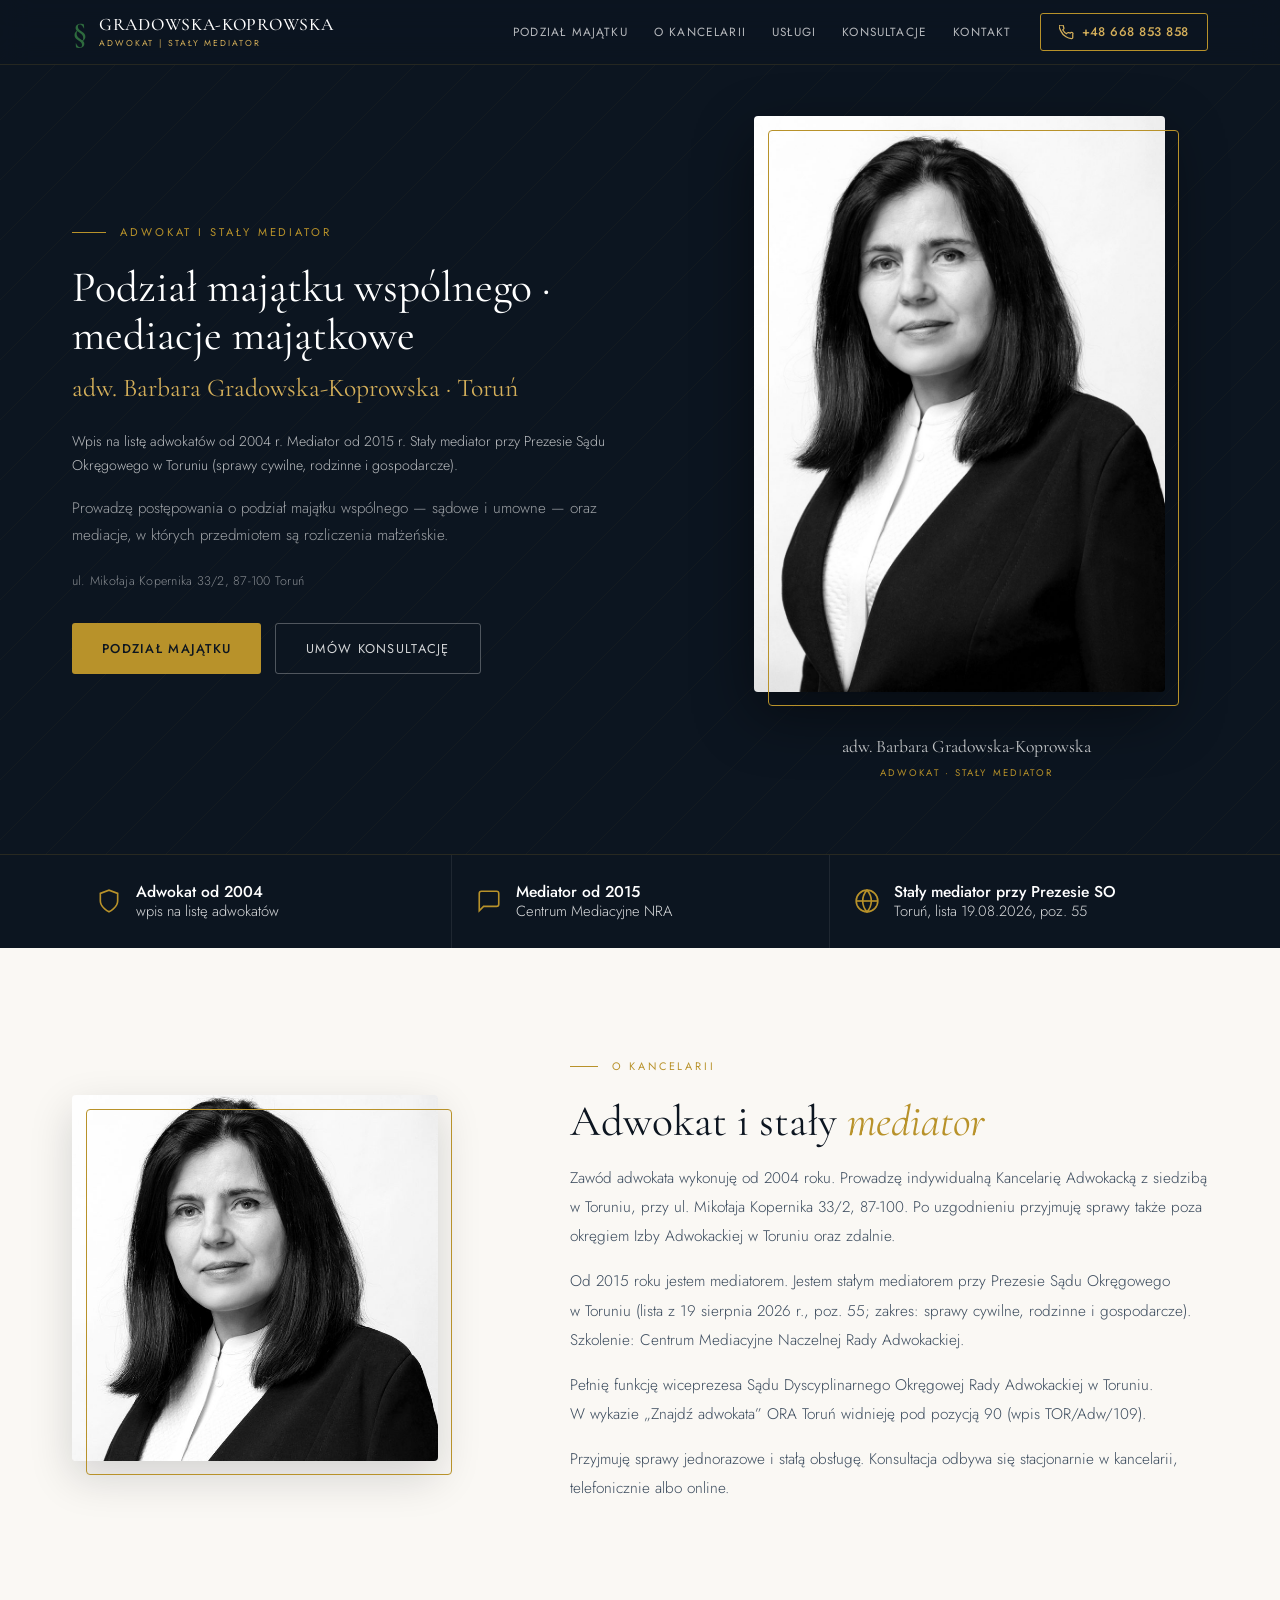
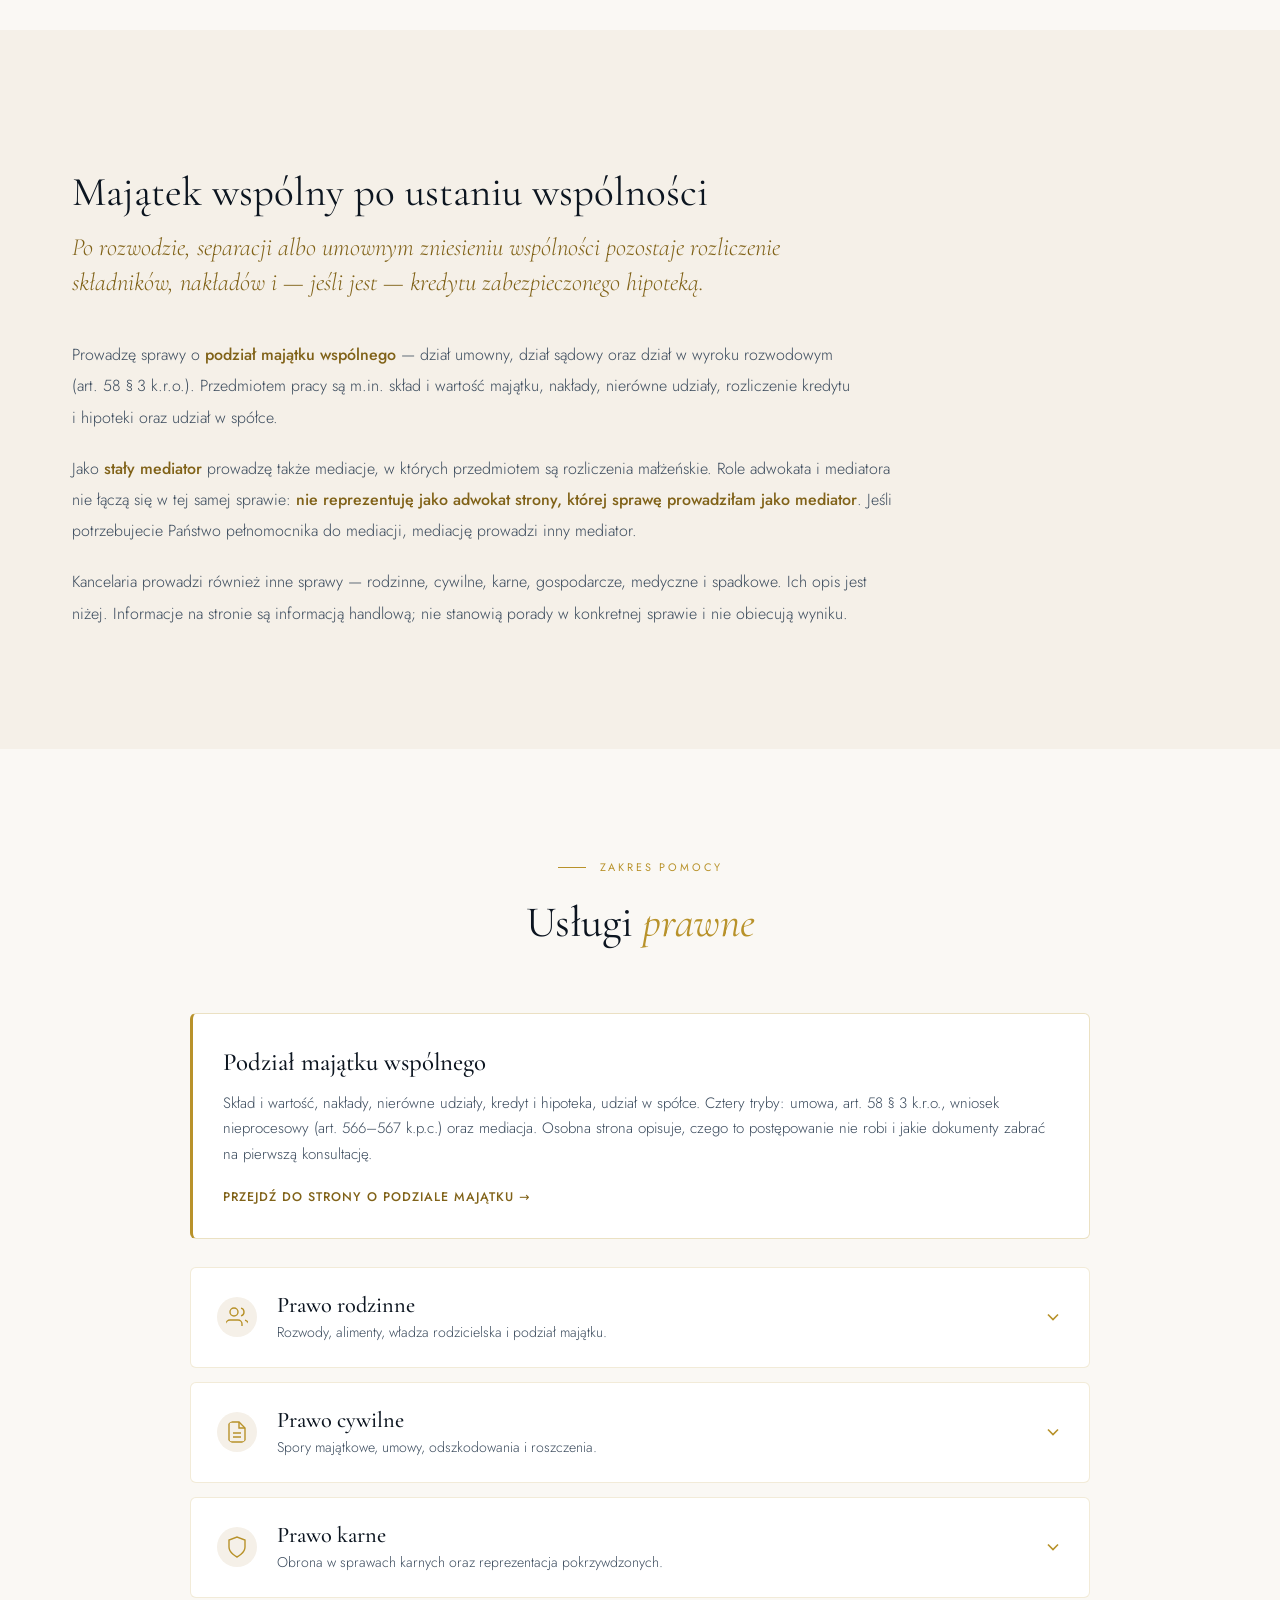
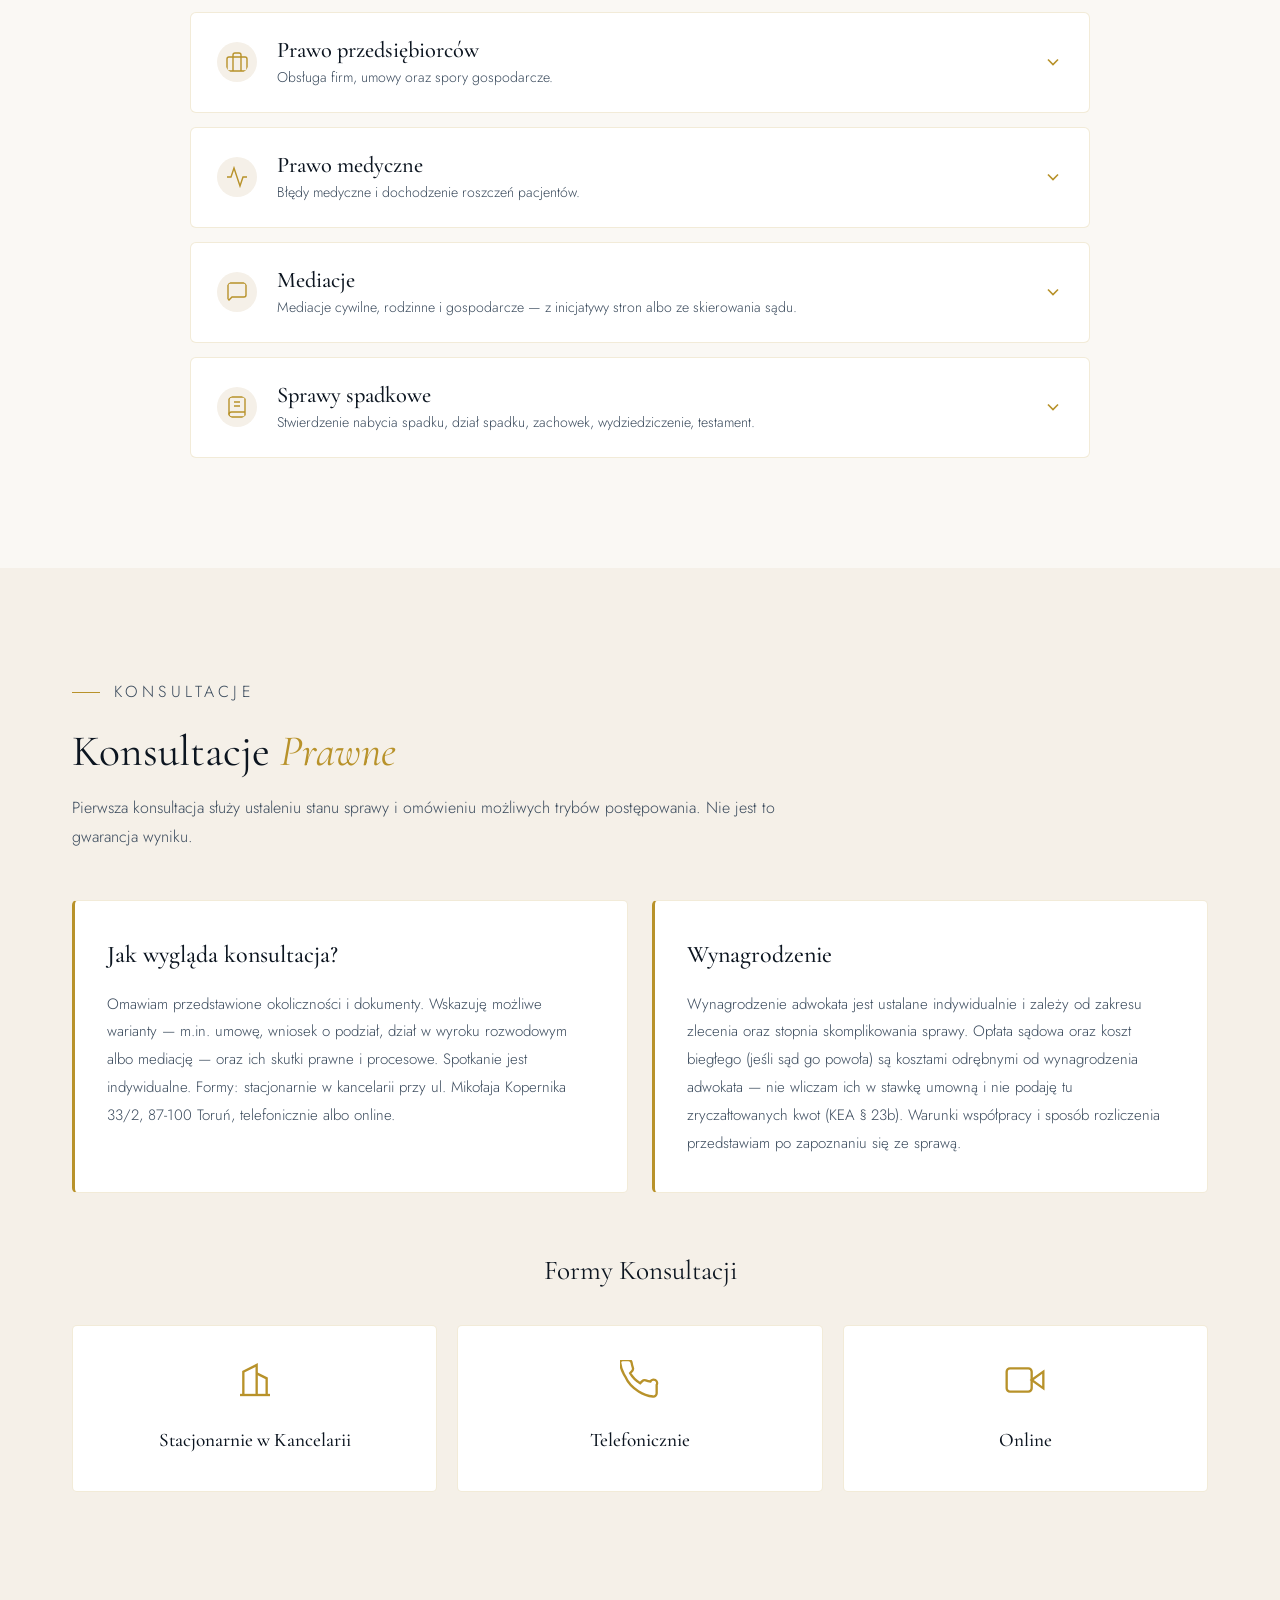
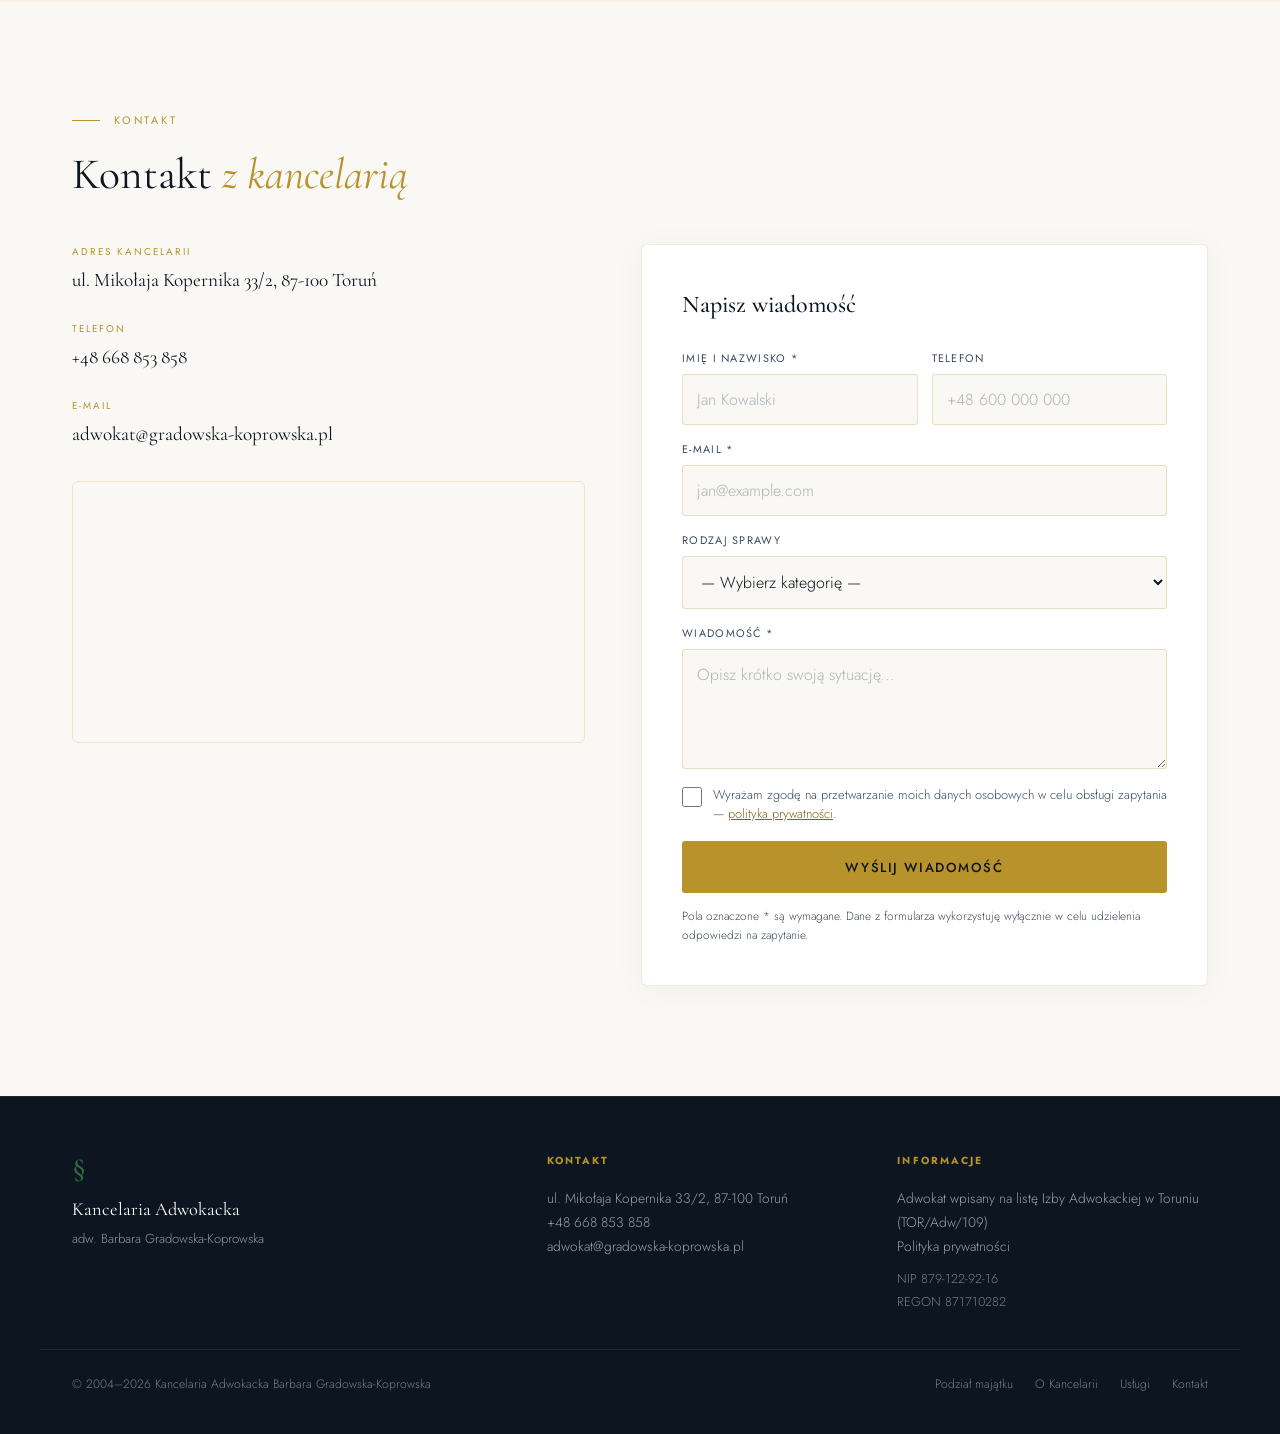
==== commit 3a346591: "Merge pull request #2 from Alamator/cursor/podzial-majatku-preview-a1f0 Preview v2: podział majątku " ====
--- a/index.html
+++ b/index.html
@@ -4,8 +4,8 @@
   <meta charset="UTF-8" />
   <meta name="viewport" content="width=device-width, initial-scale=1.0" />
 
-  <title>Adwokat i stały mediator — podział majątku wspólnego · Toruń · adw. Barbara Gradowska-Koprowska</title>
-  <meta name="description" content="Adwokat i stały mediator w Toruniu. Podział majątku wspólnego oraz mediacje majątkowe. Wpis na listę adwokatów od 2004 r., mediator od 2015 r., stały mediator przy Prezesie SO w Toruniu. Tel. +48 668 853 858. ul. Mikołaja Kopernika 33/2, 87-100 Toruń." />
+  <title>Adwokat — podział majątku wspólnego · Toruń · adw. Barbara Gradowska-Koprowska</title>
+  <meta name="description" content="Adw. Barbara Gradowska-Koprowska — adwokat od 2004 r. i stały mediator przy Prezesie Sądu Okręgowego w Toruniu. Podział majątku wspólnego i mediacje majątkowe. ul. Mikołaja Kopernika 33/2, 87-100 Toruń. Tel. +48 668 853 858." />
   <link rel="canonical" href="https://gradowska-koprowska.pl/" />
 
   <!-- Open Graph -->
@@ -13,16 +13,16 @@
   <meta property="og:locale" content="pl_PL" />
   <meta property="og:url" content="https://gradowska-koprowska.pl/" />
   <meta property="og:site_name" content="Kancelaria Adwokacka Barbara Gradowska-Koprowska" />
-  <meta property="og:title" content="Adwokat i stały mediator — podział majątku wspólnego · Toruń" />
-  <meta property="og:description" content="adw. Barbara Gradowska-Koprowska. Wpis na listę adwokatów od 2004 r. Mediator od 2015 r. Stały mediator przy Prezesie SO w Toruniu. Podział majątku wspólnego i mediacje majątkowe. ul. Mikołaja Kopernika 33/2, 87-100 Toruń." />
+  <meta property="og:title" content="Adwokat — podział majątku wspólnego · Toruń · adw. Barbara Gradowska-Koprowska" />
+  <meta property="og:description" content="Adwokat od 2004 r., mediator od 2015 r., stały mediator przy Prezesie SO w Toruniu. Podział majątku wspólnego i mediacje majątkowe. ul. Mikołaja Kopernika 33/2, 87-100 Toruń." />
   <meta property="og:image" content="https://gradowska-koprowska.pl/assets/foto-og.jpg" />
   <meta property="og:image:width" content="1200" />
   <meta property="og:image:height" content="630" />
 
   <!-- Twitter -->
   <meta name="twitter:card" content="summary_large_image" />
-  <meta name="twitter:title" content="Adwokat i stały mediator — podział majątku wspólnego · Toruń" />
-  <meta name="twitter:description" content="adw. Barbara Gradowska-Koprowska. Adwokat od 2004 r., mediator od 2015 r., stały mediator przy Prezesie SO w Toruniu. ul. Mikołaja Kopernika 33/2, 87-100 Toruń." />
+  <meta name="twitter:title" content="Adwokat — podział majątku wspólnego · Toruń · adw. Barbara Gradowska-Koprowska" />
+  <meta name="twitter:description" content="Adwokat od 2004 r., mediator od 2015 r., stały mediator przy Prezesie SO w Toruniu. Podział majątku wspólnego. Toruń, ul. Mikołaja Kopernika 33/2, 87-100." />
   <meta name="twitter:image" content="https://gradowska-koprowska.pl/assets/foto-og.jpg" />
 
   <meta name="theme-color" content="#0c1520" />
@@ -45,7 +45,7 @@
         "@type": "LegalService",
         "@id": "https://gradowska-koprowska.pl/#kancelaria",
         "name": "Kancelaria Adwokacka Barbara Gradowska-Koprowska",
-        "description": "Kancelaria adwokacka w Toruniu. Adwokat i stały mediator. Podział majątku wspólnego, mediacje majątkowe oraz sprawy rodzinne, cywilne, karne, spadkowe i medyczne.",
+        "description": "Kancelaria adwokacka w Toruniu. Adwokat od 2004 r., mediator od 2015 r., stały mediator przy Prezesie Sądu Okręgowego w Toruniu. Podział majątku wspólnego, mediacje majątkowe oraz pozostałe sprawy rodzinne, cywilne, karne, gospodarcze, medyczne i spadkowe.",
         "url": "https://gradowska-koprowska.pl/",
         "logo": "https://gradowska-koprowska.pl/favicon.svg",
         "image": "https://gradowska-koprowska.pl/assets/foto.jpg",
@@ -67,14 +67,14 @@
           "@type": "City",
           "name": "Toruń"
         },
-        "founder": { "@id": "https://gradowska-koprowska.pl/#adwokat" },
-        "employee": { "@id": "https://gradowska-koprowska.pl/#adwokat" },
+        "founder": { "@id": "https://gradowska-koprowska.pl/#osoba" },
+        "employee": { "@id": "https://gradowska-koprowska.pl/#osoba" },
         "hasOfferCatalog": {
           "@type": "OfferCatalog",
           "name": "Usługi prawne",
           "itemListElement": [
-            { "@type": "Offer", "itemOffered": { "@type": "Service", "name": "Podział majątku wspólnego" } },
-            { "@type": "Offer", "itemOffered": { "@type": "Service", "name": "Mediacje majątkowe" } },
+            { "@type": "Offer", "itemOffered": { "@type": "Service", "name": "Podział majątku wspólnego", "url": "https://gradowska-koprowska.pl/podzial-majatku.html" } },
+            { "@type": "Offer", "itemOffered": { "@type": "Service", "name": "Mediacje majątkowe i stała mediacja sądowa" } },
             { "@type": "Offer", "itemOffered": { "@type": "Service", "name": "Prawo rodzinne" } },
             { "@type": "Offer", "itemOffered": { "@type": "Service", "name": "Prawo cywilne" } },
             { "@type": "Offer", "itemOffered": { "@type": "Service", "name": "Prawo karne" } },
@@ -86,14 +86,25 @@
       },
       {
         "@type": "Attorney",
-        "@id": "https://gradowska-koprowska.pl/#adwokat",
+        "@id": "https://gradowska-koprowska.pl/#osoba",
         "name": "Barbara Gradowska-Koprowska",
         "honorificPrefix": "adw.",
         "jobTitle": "Adwokat, stały mediator",
+        "image": "https://gradowska-koprowska.pl/assets/foto.jpg",
+        "url": "https://gradowska-koprowska.pl/",
+        "telephone": "+48668853858",
+        "email": "adwokat@gradowska-koprowska.pl",
         "worksFor": { "@id": "https://gradowska-koprowska.pl/#kancelaria" },
         "memberOf": {
           "@type": "Organization",
           "name": "Okręgowa Rada Adwokacka w Toruniu"
+        },
+        "address": {
+          "@type": "PostalAddress",
+          "streetAddress": "ul. Mikołaja Kopernika 33/2",
+          "addressLocality": "Toruń",
+          "postalCode": "87-100",
+          "addressCountry": "PL"
         }
       }
     ]
@@ -101,7 +112,6 @@
   </script>
 
   <link rel="stylesheet" href="styles.css" />
-
 </head>
 <body>
 
@@ -151,12 +161,13 @@
       <div class="hero-content">
         <p class="hero-eyebrow">Adwokat i&nbsp;stały mediator</p>
         <h1 class="hero-title reveal">Podział majątku wspólnego · mediacje majątkowe</h1>
-        <p class="hero-name reveal reveal-delay-1">adw. Barbara Gradowska-Koprowska &middot; Toruń</p>
-        <p class="hero-sentence reveal reveal-delay-2">Wpis na listę adwokatów od 2004&nbsp;r. Mediator od 2015&nbsp;r. Stały mediator przy Prezesie Sądu Okręgowego w&nbsp;Toruniu (sprawy cywilne, rodzinne i&nbsp;gospodarcze).</p>
+        <p class="hero-name reveal reveal-delay-1">adw. Barbara Gradowska-Koprowska · Toruń</p>
+        <p class="hero-facts reveal reveal-delay-1">Wpis na listę adwokatów od 2004&nbsp;r. Mediator od 2015&nbsp;r. Stały mediator przy Prezesie Sądu Okręgowego w&nbsp;Toruniu (sprawy cywilne, rodzinne i&nbsp;gospodarcze).</p>
         <p class="hero-sentence reveal reveal-delay-2">Prowadzę postępowania o&nbsp;podział majątku wspólnego — sądowe i&nbsp;umowne — oraz mediacje, w&nbsp;których przedmiotem są rozliczenia małżeńskie.</p>
+        <p class="hero-nap reveal reveal-delay-2">ul. Mikołaja Kopernika 33/2, 87-100 Toruń</p>
         <div class="hero-actions reveal reveal-delay-3">
           <a href="podzial-majatku.html" class="btn-primary">Podział majątku</a>
-          <a href="#kontakt" class="btn-ghost">Napisz do mnie</a>
+          <a href="#kontakt" class="btn-ghost">Umów konsultację</a>
         </div>
       </div>
       <figure class="hero-figure reveal reveal-delay-2">
@@ -176,15 +187,15 @@
     <div class="creds-inner">
       <div class="cred reveal">
         <svg viewBox="0 0 24 24" fill="none" stroke="currentColor" stroke-width="1.5" aria-hidden="true"><path d="M12 22s8-4 8-10V5l-8-3-8 3v7c0 6 8 10 8 10z"/></svg>
-        <div class="cred-txt"><strong>Adwokat od 2004&nbsp;r.</strong>wpis na listę adwokatów</div>
+        <div class="cred-txt"><strong>Adwokat od 2004</strong>wpis na listę adwokatów</div>
       </div>
       <div class="cred reveal reveal-delay-1">
         <svg viewBox="0 0 24 24" fill="none" stroke="currentColor" stroke-width="1.5" aria-hidden="true"><path d="M21 15a2 2 0 01-2 2H7l-4 4V5a2 2 0 012-2h14a2 2 0 012 2z"/></svg>
-        <div class="cred-txt"><strong>Mediator od 2015&nbsp;r.</strong>szkolenie Centrum Mediacyjne NRA</div>
+        <div class="cred-txt"><strong>Mediator od 2015</strong>Centrum Mediacyjne NRA</div>
       </div>
       <div class="cred reveal reveal-delay-2">
         <svg viewBox="0 0 24 24" fill="none" stroke="currentColor" stroke-width="1.5" aria-hidden="true"><circle cx="12" cy="12" r="10"/><line x1="2" y1="12" x2="22" y2="12"/><path d="M12 2a15.3 15.3 0 014 10 15.3 15.3 0 01-4 10 15.3 15.3 0 01-4-10 15.3 15.3 0 014-10z"/></svg>
-        <div class="cred-txt"><strong>Stały mediator</strong>przy Prezesie SO w&nbsp;Toruniu</div>
+        <div class="cred-txt"><strong>Stały mediator przy Prezesie SO</strong>Toruń, lista 19.08.2026, poz.&nbsp;55</div>
       </div>
     </div>
   </div>
@@ -200,12 +211,11 @@
         </div>
         <div class="about-content">
           <p class="section-label reveal">O Kancelarii</p>
-          <h2 class="section-heading reveal reveal-delay-1">Adwokat i&nbsp;stały mediator <em>w&nbsp;Toruniu</em></h2>
-          <p class="about-text reveal reveal-delay-1">adw. Barbara Gradowska-Koprowska — wpis na listę adwokatów od 2004&nbsp;r. Prowadzę indywidualną Kancelarię Adwokacką z siedzibą w Toruniu, ul. Mikołaja Kopernika 33/2, 87-100 Toruń. Po uzgodnieniu konsultacja jest możliwa także poza okręgiem albo zdalnie.</p>
-          <p class="about-text reveal reveal-delay-2">Mediator od 2015&nbsp;r. Stały mediator przy Prezesie Sądu Okręgowego w Toruniu (lista z 19.08.2026, poz. 55) — zakres: sprawy cywilne, rodzinne i gospodarcze. Szkolenie: Centrum Mediacyjne NRA.</p>
-          <p class="about-text reveal reveal-delay-2">Wiceprezes Sądu Dyscyplinarnego Okręgowej Rady Adwokackiej w Toruniu. W wykazie ORA Toruń „Znajdź adwokata” — pozycja 90. Numer wpisu: TOR/Adw/109.</p>
-          <p class="about-text reveal reveal-delay-3">Kancelaria prowadzi m.in. postępowania o podział majątku wspólnego oraz mediacje, w których przedmiotem są rozliczenia małżeńskie. Inne dziedziny — prawo rodzinne, cywilne, karne, przedsiębiorców, medyczne i spadkowe — pozostają w zakresie praktyki i są opisane poniżej.</p>
-          <p class="about-text reveal reveal-delay-3">Nie reprezentuję jako adwokat strony, której sprawę prowadziłam jako mediator. Jeśli potrzebujecie Państwo pełnomocnika do mediacji, mediację prowadzi inny mediator.</p>
+          <h2 class="section-heading reveal reveal-delay-1">Adwokat i&nbsp;stały <em>mediator</em></h2>
+          <p class="about-text reveal reveal-delay-1">Zawód adwokata wykonuję od 2004 roku. Prowadzę indywidualną Kancelarię Adwokacką z&nbsp;siedzibą w&nbsp;Toruniu, przy ul.&nbsp;Mikołaja Kopernika 33/2, 87-100. Po uzgodnieniu przyjmuję sprawy także poza okręgiem Izby Adwokackiej w&nbsp;Toruniu oraz zdalnie.</p>
+          <p class="about-text reveal reveal-delay-2">Od 2015 roku jestem mediatorem. Jestem stałym mediatorem przy Prezesie Sądu Okręgowego w&nbsp;Toruniu (lista z&nbsp;19 sierpnia 2026&nbsp;r., poz.&nbsp;55; zakres: sprawy cywilne, rodzinne i&nbsp;gospodarcze). Szkolenie: Centrum Mediacyjne Naczelnej Rady Adwokackiej.</p>
+          <p class="about-text reveal reveal-delay-2">Pełnię funkcję wiceprezesa Sądu Dyscyplinarnego Okręgowej Rady Adwokackiej w&nbsp;Toruniu. W&nbsp;wykazie „Znajdź adwokata” ORA Toruń widnieję pod pozycją&nbsp;90 (wpis TOR/Adw/109).</p>
+          <p class="about-text reveal reveal-delay-3">Przyjmuję sprawy jednorazowe i&nbsp;stałą obsługę. Konsultacja odbywa się stacjonarnie w&nbsp;kancelarii, telefonicznie albo online.</p>
         </div>
       </div>
     </div>
@@ -214,14 +224,13 @@
   <!-- ==================== POMOC / HELP ==================== -->
   <section class="pomoc">
     <div class="section-inner">
-      <p class="section-label reveal">Podział majątku</p>
-      <h2 class="pomoc-lead reveal reveal-delay-1">Rozliczenie majątku wspólnego — umowne, sądowe albo w mediacji</h2>
-      <h2 class="pomoc-sub reveal reveal-delay-1">Skład, wartość, nakłady, kredyt i hipoteka, spółka, nierówne udziały — bez obietnicy wyniku.</h2>
+      <p class="section-label reveal">Podział i rozliczenia</p>
+      <h2 class="pomoc-lead reveal reveal-delay-1">Majątek wspólny po ustaniu wspólności</h2>
+      <h2 class="pomoc-sub reveal reveal-delay-1">Po rozwodzie, separacji albo umownym zniesieniu wspólności pozostaje rozliczenie składników, nakładów i — jeśli jest — kredytu zabezpieczonego hipoteką.</h2>
       <div class="pomoc-body">
-        <p class="reveal reveal-delay-1">adw. <span class="highlight">Barbara Gradowska-Koprowska</span> prowadzi postępowania o <span class="highlight">podział majątku wspólnego</span> — w umowie (gdy w skład wchodzi nieruchomość: w formie aktu notarialnego), we wniosku nieprocesowym oraz — gdy nie powoduje to nadmiernej zwłoki — w wyroku rozwodowym. Prowadzi także <span class="highlight">mediacje majątkowe</span> jako stały mediator.</p>
-        <p class="reveal reveal-delay-2">Na osobnej stronie opisano, czego dotyczy pomoc, czego postępowanie o dział <span class="highlight">nie rozstrzyga</span> (w tym: nie „dzieli kredytu bankowego” wobec banku), cztery tryby z przepisami oraz wybrane tezy orzecznictwa SN. Tekst ma charakter informacyjny.</p>
-        <p class="reveal reveal-delay-2">Kancelaria prowadzi również sprawy karne, cywilne, spadkowe i medyczne — zakres jest w sekcji usług. Sprawy karne nie są pierwszym wezwaniem tej strony.</p>
-        <p class="reveal reveal-delay-3"><a href="podzial-majatku.html" class="highlight">Przejdź do strony: podział majątku wspólnego →</a></p>
+        <p class="reveal reveal-delay-1">Prowadzę sprawy o <span class="highlight">podział majątku wspólnego</span> — dział umowny, dział sądowy oraz dział w&nbsp;wyroku rozwodowym (art.&nbsp;58&nbsp;§&nbsp;3 k.r.o.). Przedmiotem pracy są m.in. skład i&nbsp;wartość majątku, nakłady, nierówne udziały, rozliczenie kredytu i&nbsp;hipoteki oraz udział w&nbsp;spółce.</p>
+        <p class="reveal reveal-delay-2">Jako <span class="highlight">stały mediator</span> prowadzę także mediacje, w&nbsp;których przedmiotem są rozliczenia małżeńskie. Role adwokata i&nbsp;mediatora nie łączą się w&nbsp;tej samej sprawie: <span class="highlight">nie reprezentuję jako adwokat strony, której sprawę prowadziłam jako mediator</span>. Jeśli potrzebujecie Państwo pełnomocnika do mediacji, mediację prowadzi inny mediator.</p>
+        <p class="reveal reveal-delay-2">Kancelaria prowadzi również inne sprawy — rodzinne, cywilne, karne, gospodarcze, medyczne i&nbsp;spadkowe. Ich opis jest niżej. Informacje na stronie są informacją handlową; nie stanowią porady w&nbsp;konkretnej sprawie i&nbsp;nie obiecują wyniku.</p>
       </div>
     </div>
   </section>
@@ -231,7 +240,12 @@
     <div class="section-inner">
       <div class="services-head">
         <p class="section-label reveal">Zakres pomocy</p>
-        <h2 class="section-heading reveal reveal-delay-1">Usługi <em>Prawne</em></h2>
+        <h2 class="section-heading reveal reveal-delay-1">Usługi <em>prawne</em></h2>
+      </div>
+      <div class="featured reveal">
+        <h3>Podział majątku wspólnego</h3>
+        <p>Skład i&nbsp;wartość, nakłady, nierówne udziały, kredyt i&nbsp;hipoteka, udział w&nbsp;spółce. Cztery tryby: umowa, art.&nbsp;58&nbsp;§&nbsp;3 k.r.o., wniosek nieprocesowy (art.&nbsp;566–567 k.p.c.) oraz mediacja. Osobna strona opisuje, czego to postępowanie nie robi i&nbsp;jakie dokumenty zabrać na pierwszą konsultację.</p>
+        <a class="inline-more" href="podzial-majatku.html">Przejdź do strony o podziale majątku →</a>
       </div>
       <div class="services-list">
 
@@ -239,19 +253,19 @@
           <summary>
             <svg class="service-icon" viewBox="0 0 24 24" fill="none" stroke="currentColor" stroke-width="1.4" aria-hidden="true"><path d="M17 21v-2a4 4 0 00-4-4H5a4 4 0 00-4 4v2"/><circle cx="9" cy="7" r="4"/><path d="M23 21v-2a4 4 0 00-3-3.87"/><path d="M16 3.13a4 4 0 010 7.75"/></svg>
             <div class="service-titles">
-              <h3>Prawo rodzinne i podział majątku</h3>
-              <p>Podział majątku wspólnego, rozwody, alimenty, władza rodzicielska.</p>
+              <h3>Prawo rodzinne</h3>
+              <p>Rozwody, alimenty, władza rodzicielska i podział majątku.</p>
             </div>
             <svg class="chevron" viewBox="0 0 24 24" fill="none" stroke="currentColor" stroke-width="2" aria-hidden="true"><polyline points="6 9 12 15 18 9"/></svg>
           </summary>
           <ul class="service-list">
-            <li><a href="podzial-majatku.html">Podział majątku wspólnego — dział umowny, sądowy i w wyroku rozwodowym</a></li>
             <li>Prowadzenie spraw rozwodowych (z orzekaniem o winie lub bez)</li>
             <li>Sprawy o separację</li>
             <li>Sprawy o alimenty oraz ich podwyższenie lub obniżenie</li>
             <li>Ustalenie kontaktów z dzieckiem</li>
             <li>Ustalenie miejsca zamieszkania dziecka</li>
             <li>Ograniczenie lub pozbawienie władzy rodzicielskiej</li>
+            <li>Podział majątku wspólnego po rozwodzie</li>
             <li>Przygotowywanie pism procesowych, pozwów i wniosków</li>
             <li>Reprezentacja przed sądem rodzinnym</li>
           </ul>
@@ -269,7 +283,7 @@
           <ul class="service-list">
             <li>Sprawy o zapłatę i dochodzenie roszczeń majątkowych</li>
             <li>Windykacja należności</li>
-            <li><a href="podzial-majatku.html">Podział majątku wspólnego</a></li>
+            <li>Podział majątku wspólnego po rozwodzie</li>
             <li>Odszkodowania i zadośćuczynienia za szkody majątkowe i niemajątkowe</li>
             <li>Sporządzanie i analiza umów cywilnoprawnych</li>
             <li>Umowy sprzedaży, najmu i umowy o świadczenie usług</li>
@@ -339,16 +353,18 @@
             <svg class="service-icon" viewBox="0 0 24 24" fill="none" stroke="currentColor" stroke-width="1.4" aria-hidden="true"><path d="M21 15a2 2 0 01-2 2H7l-4 4V5a2 2 0 012-2h14a2 2 0 012 2z"/></svg>
             <div class="service-titles">
               <h3>Mediacje</h3>
-              <p>Mediacje cywilne, rodzinne i gospodarcze — w tym rozliczenia małżeńskie.</p>
+              <p>Mediacje cywilne, rodzinne i gospodarcze — z inicjatywy stron albo ze skierowania sądu.</p>
             </div>
             <svg class="chevron" viewBox="0 0 24 24" fill="none" stroke="currentColor" stroke-width="2" aria-hidden="true"><polyline points="6 9 12 15 18 9"/></svg>
           </summary>
           <ul class="service-list">
-            <li>Prowadzenie mediacji na podstawie skierowania przez sąd albo z inicjatywy stron</li>
-            <li>Mediacje w sprawach rodzinnych, w tym mediacje majątkowe</li>
+            <li>Prowadzenie mediacji jako alternatywy dla postępowania sądowego</li>
+            <li>Mediacje w sprawach rodzinnych</li>
             <li>Mediacje w sprawach cywilnych</li>
             <li>Mediacje w sprawach gospodarczych</li>
             <li>Przygotowywanie projektów ugód mediacyjnych</li>
+            <li>Mediacje prowadzone na podstawie skierowania przez sąd</li>
+            <li>Mediacje prowadzone z inicjatywy stron</li>
             <li>Nie reprezentuję jako adwokat strony, której sprawę prowadziłam jako mediator. Jeśli potrzebujecie Państwo pełnomocnika do mediacji, mediację prowadzi inny mediator.</li>
           </ul>
         </details>
@@ -358,7 +374,7 @@
             <svg class="service-icon" viewBox="0 0 24 24" fill="none" stroke="currentColor" stroke-width="1.4" aria-hidden="true"><path d="M4 19.5A2.5 2.5 0 016.5 17H20"/><path d="M6.5 2H20v20H6.5A2.5 2.5 0 014 19.5v-15A2.5 2.5 0 016.5 2z"/><line x1="9" y1="7" x2="15" y2="7"/><line x1="9" y1="11" x2="15" y2="11"/></svg>
             <div class="service-titles">
               <h3>Sprawy spadkowe</h3>
-              <p>Nabycie spadku, dział spadku, zachowek, testament.</p>
+              <p>Stwierdzenie nabycia spadku, dział spadku, zachowek, wydziedziczenie, testament.</p>
             </div>
             <svg class="chevron" viewBox="0 0 24 24" fill="none" stroke="currentColor" stroke-width="2" aria-hidden="true"><polyline points="6 9 12 15 18 9"/></svg>
           </summary>
@@ -387,16 +403,16 @@
       <div class="kons-header">
         <p class="section-label reveal">Konsultacje</p>
         <h2 class="section-heading reveal reveal-delay-1">Konsultacje <em>Prawne</em></h2>
-        <p class="reveal reveal-delay-1">Konsultacja służy ustaleniu stanu faktycznego, przedstawieniu przysługujących środków prawnych i omówieniu dalszych kroków. Formy: stacjonarnie w kancelarii, telefonicznie albo online.</p>
+        <p class="reveal reveal-delay-1">Pierwsza konsultacja służy ustaleniu stanu sprawy i omówieniu możliwych trybów postępowania. Nie jest to gwarancja wyniku.</p>
       </div>
       <div class="kons-boxes">
         <div class="kons-box reveal">
           <h3>Jak wygląda konsultacja?</h3>
-          <p>Omawiam przedstawione dokumenty i okoliczności. Wskazuję, które tryby wchodzą w grę (umowa, dział w wyroku rozwodowym, wniosek nieprocesowy, mediacja) oraz czego dany tryb nie rozstrzyga. Nie zapowiadam wyniku sprawy. Spotkanie jest indywidualne; kolejne czynności — w tym zakres pełnomocnictwa — ustalamy osobno.</p>
+          <p>Omawiam przedstawione okoliczności i dokumenty. Wskazuję możliwe warianty — m.in. umowę, wniosek o podział, dział w wyroku rozwodowym albo mediację — oraz ich skutki prawne i procesowe. Spotkanie jest indywidualne. Formy: stacjonarnie w kancelarii przy ul. Mikołaja Kopernika 33/2, 87-100 Toruń, telefonicznie albo online.</p>
         </div>
         <div class="kons-box reveal reveal-delay-1">
           <h3>Wynagrodzenie</h3>
-          <p>Wynagrodzenie adwokata jest ustalane indywidualnie, w umowie z klientem, i zależy od zakresu zlecenia. Opłata sądowa oraz wynagrodzenie biegłego nie wchodzą w wynagrodzenie adwokata i są ponoszone osobno — zgodnie z przepisami o kosztach sądowych. Nie podaję tu zryczałtowanych kwot. (§&nbsp;23b Zbioru Zasad Etyki Adwokackiej i Godności Zawodu)</p>
+          <p>Wynagrodzenie adwokata jest ustalane indywidualnie i zależy od zakresu zlecenia oraz stopnia skomplikowania sprawy. Opłata sądowa oraz koszt biegłego (jeśli sąd go powoła) są kosztami odrębnymi od wynagrodzenia adwokata — nie wliczam ich w stawkę umowną i nie podaję tu zryczałtowanych kwot (KEA § 23b). Warunki współpracy i sposób rozliczenia przedstawiam po zapoznaniu się ze sprawą.</p>
         </div>
       </div>
       <div class="kons-forms-wrap">
@@ -423,13 +439,13 @@
   <section class="contact" id="kontakt">
     <div class="section-inner">
       <p class="section-label reveal">Kontakt</p>
-      <h2 class="section-heading reveal reveal-delay-1">Porozmawiajmy <em>o Twojej sprawie</em></h2>
+      <h2 class="section-heading reveal reveal-delay-1">Kontakt <em>z kancelarią</em></h2>
       <div class="contact-grid">
         <div class="contact-info">
           <div class="info-blocks">
             <div class="info-block reveal">
               <div class="info-label">Adres kancelarii</div>
-              <div class="info-value">ul. Mikołaja Kopernika 33/2,<br />87-100 Toruń</div>
+              <div class="info-value">ul. Mikołaja Kopernika 33/2, 87-100 Toruń</div>
             </div>
             <div class="info-block reveal reveal-delay-1">
               <div class="info-label">Telefon</div>
@@ -514,7 +530,7 @@
       </div>
       <div class="footer-col">
         <h4>Kontakt</h4>
-        <p>ul. Mikołaja Kopernika 33/2,<br />87-100 Toruń</p>
+        <p>ul. Mikołaja Kopernika 33/2, 87-100 Toruń</p>
         <a href="tel:+48668853858">+48 668 853 858</a>
         <a href="mailto:adwokat@gradowska-koprowska.pl">adwokat@gradowska-koprowska.pl</a>
       </div>
--- a/styles.css
+++ b/styles.css
@@ -130,6 +130,8 @@
     }
     nav.desktop-nav a:hover { color: var(--white); }
     nav.desktop-nav a:hover::after { transform: scaleX(1); }
+    nav.desktop-nav a[aria-current="page"] { color: var(--white); }
+    nav.desktop-nav a[aria-current="page"]::after { transform: scaleX(1); }
     .header-tel {
       display: inline-flex;
       align-items: center;
@@ -279,12 +281,11 @@
     .hero-eyebrow::before { content: ''; display: block; width: 34px; height: 1px; background: var(--gold); }
     .hero-title {
       font-family: var(--serif);
-      font-size: clamp(2rem, 3.2vw, 3.15rem);
+      font-size: clamp(2.2rem, 3.4vw, 3.4rem);
       font-weight: 400;
-      line-height: 1.12;
+      line-height: 1.1;
       color: var(--white);
       margin-bottom: 12px;
-      max-width: 16ch;
     }
     .hero-name {
       font-family: var(--serif);
@@ -292,7 +293,7 @@
       font-weight: 400;
       line-height: 1.25;
       color: var(--gold-lt);
-      margin-bottom: 18px;
+      margin-bottom: 26px;
     }
     .hero-tagline {
       font-family: var(--serif);
@@ -304,23 +305,29 @@
       padding-left: 18px;
       border-left: 2px solid var(--gold);
     }
-    .hero-niche {
-      font-family: var(--serif);
-      font-size: clamp(1.45rem, 2.4vw, 2.05rem);
-      font-weight: 400;
-      line-height: 1.25;
-      color: var(--gold-lt);
-      margin-bottom: 14px;
-    }
     .hero-sentence {
       font-size: .95rem;
       font-weight: 300;
       line-height: 1.75;
       color: rgba(255,255,255,.6);
       max-width: 540px;
-      margin-bottom: 16px;
-    }
-    .hero-sentence:last-of-type { margin-bottom: 36px; }
+      margin-bottom: 22px;
+    }
+    .hero-facts {
+      font-size: .88rem;
+      font-weight: 300;
+      line-height: 1.7;
+      color: rgba(255,255,255,.72);
+      max-width: 540px;
+      margin-bottom: 18px;
+    }
+    .hero-nap {
+      font-size: .78rem;
+      font-weight: 300;
+      letter-spacing: .02em;
+      color: rgba(255,255,255,.5);
+      margin-bottom: 32px;
+    }
     .hero-actions { display: flex; gap: 14px; flex-wrap: wrap; }
 
     /* framed portrait — gallery-style offset gold line (shared: hero + about) */
@@ -450,7 +457,6 @@
     .pomoc-body { max-width: 820px; }
     .pomoc-body p { font-size: 1rem; font-weight: 300; color: var(--ink-soft); line-height: 1.95; margin-bottom: 20px; }
     .pomoc-body .highlight { font-weight: 500; color: var(--gold-deep); }
-    .pomoc-body a.highlight { text-decoration: underline; text-underline-offset: 3px; }
 
     /* ===================== SERVICES / ACCORDION ===================== */
     .services { padding: 110px 0; background: var(--paper); }
@@ -516,8 +522,6 @@
       border-radius: 50%;
       background: var(--gold);
     }
-    .service-list a { color: var(--gold-deep); text-decoration: underline; text-underline-offset: 2px; }
-    .service-list a:hover { color: var(--gold); }
 
     /* ===================== CONSULTATIONS ===================== */
     .konsultacje { padding: 110px 0; background: var(--cream); }
@@ -694,6 +698,11 @@
     }
     .mobile-cta-bar a:active { background: var(--gold-lt); }
     .mobile-cta-bar svg { width: 18px; height: 18px; }
+
+    @media (max-width: 1100px) {
+      nav.desktop-nav { gap: 16px; }
+      .nav-right { gap: 16px; }
+    }
 
     /* ===================== TABLET ===================== */
     @media (max-width: 1024px) {
@@ -718,8 +727,6 @@
       .cred + .cred { border-left: none; border-top: 1px solid rgba(255,255,255,.08); }
       .footer-grid { grid-template-columns: 1fr 1fr; }
       .footer-brand { grid-column: 1 / -1; }
-      .scope-grid, .mode-grid, .doc-grid { grid-template-columns: 1fr; }
-      nav.desktop-nav { gap: 16px; }
     }
 
     /* ===================== MOBILE ===================== */
@@ -737,12 +744,9 @@
 
       .section-inner { padding: 0 20px; }
       .hero-wrap { padding: 84px 22px 48px; gap: 36px; }
-      .hero-figcap { display: none; } /* nazwisko jest w bloku tekstowym — bez duplikatu na wąskim ekranie */
-      .page-hero { padding: 100px 0 48px; }
-      .page-section { padding: 56px 0; }
-      .scope-grid, .mode-grid, .doc-grid { grid-template-columns: 1fr; }
-      .hero-actions, .page-cta-row { flex-direction: column; }
-      .btn-primary, .btn-ghost, .btn-ghost-ink { width: 100%; justify-content: center; }
+      .hero-figcap { display: none; } /* nazwisko jest tuż niżej pod H1 — bez duplikatu na wąskim ekranie */
+      .hero-actions { flex-direction: column; }
+      .btn-primary, .btn-ghost { width: 100%; justify-content: center; }
 
       .cred { padding: 20px; }
       .about { padding: 64px 0; }
@@ -774,7 +778,7 @@
       .service-titles h3 { font-size: 1.1rem; }
     }
 
-    /* ===================== INNER PAGES (podział majątku) ===================== */
+    /* ===================== INNER PAGE HERO ===================== */
     .page-hero {
       background: var(--ink);
       position: relative;
@@ -789,168 +793,197 @@
       pointer-events: none;
     }
     .page-hero .section-inner { position: relative; }
+    .crumb {
+      display: flex;
+      flex-wrap: wrap;
+      gap: 8px;
+      align-items: center;
+      font-size: .72rem;
+      letter-spacing: .08em;
+      text-transform: uppercase;
+      color: rgba(255,255,255,.45);
+      margin-bottom: 22px;
+    }
+    .crumb a { color: rgba(255,255,255,.6); text-decoration: none; }
+    .crumb a:hover { color: var(--gold-lt); }
+    .crumb span[aria-hidden="true"] { color: var(--gold); }
     .page-hero h1 {
       font-family: var(--serif);
       font-size: clamp(2.1rem, 4vw, 3.2rem);
       font-weight: 400;
       line-height: 1.12;
       color: var(--white);
-      margin-bottom: 18px;
+      margin-bottom: 16px;
       max-width: 18ch;
     }
-    .page-hero .page-lead {
+    .page-hero .lede {
       font-size: 1.02rem;
       font-weight: 300;
-      line-height: 1.8;
+      line-height: 1.75;
       color: rgba(255,255,255,.68);
-      max-width: 680px;
-      margin-bottom: 22px;
-    }
-    .page-hero .page-meta {
-      font-size: .92rem;
-      font-weight: 300;
-      line-height: 1.7;
-      color: rgba(255,255,255,.55);
-      max-width: 680px;
-    }
-    .page-hero .page-meta strong { color: rgba(255,255,255,.82); font-weight: 500; }
-
-    .page-section { padding: 88px 0; }
-    .page-section.alt { background: var(--cream); }
-    .page-section .prose { max-width: 820px; }
-    .page-section .prose p,
-    .page-section .prose li {
-      font-size: 1rem;
-      font-weight: 300;
-      color: var(--ink-soft);
-      line-height: 1.9;
-      margin-bottom: 16px;
-    }
-    .page-section .prose ul { margin: 8px 0 20px; }
-    .page-section .prose li {
-      position: relative;
-      padding-left: 22px;
-      margin-bottom: 10px;
-    }
-    .page-section .prose li::before {
-      content: '';
-      position: absolute;
-      left: 0; top: 11px;
-      width: 6px; height: 6px;
-      border-radius: 50%;
-      background: var(--gold);
-    }
-
-    .scope-grid, .mode-grid, .doc-grid {
+      max-width: 640px;
+      margin-bottom: 28px;
+    }
+    .page-hero .hero-actions { margin-top: 8px; }
+
+    /* ===================== FEATURED PRACTICE (home) ===================== */
+    .featured {
+      margin: 0 auto 28px;
+      max-width: 900px;
+      background: var(--white);
+      border: 1px solid rgba(184,146,42,.28);
+      border-left: 3px solid var(--gold);
+      border-radius: 6px;
+      padding: 28px 30px;
+    }
+    .featured h3 {
+      font-family: var(--serif);
+      font-size: 1.55rem;
+      font-weight: 500;
+      color: var(--ink);
+      margin-bottom: 8px;
+    }
+    .featured p { font-size: .94rem; font-weight: 300; color: var(--ink-soft); line-height: 1.7; margin-bottom: 16px; }
+    .featured a.inline-more {
+      color: var(--gold-deep);
+      font-size: .78rem;
+      letter-spacing: .08em;
+      text-transform: uppercase;
+      font-weight: 500;
+    }
+    .featured a.inline-more:hover { color: var(--gold); }
+
+    /* ===================== ARTICLE / PROSE ===================== */
+    .article { padding: 88px 0; }
+    .article.alt { background: var(--cream); }
+    .article.paper { background: var(--paper); }
+    .prose { max-width: 820px; }
+    .prose p, .prose li { font-size: 1rem; font-weight: 300; color: var(--ink-soft); line-height: 1.9; }
+    .prose p { margin-bottom: 16px; }
+    .prose strong { font-weight: 500; color: var(--ink); }
+    .prose a { color: var(--gold-deep); text-decoration: underline; }
+    .prose a:hover { color: var(--gold); }
+
+    .scope-grid, .doc-grid {
       display: grid;
-      grid-template-columns: 1fr 1fr;
+      grid-template-columns: repeat(3, 1fr);
       gap: 16px;
       margin-top: 28px;
     }
-    .mode-grid { grid-template-columns: 1fr 1fr; }
-    .card-item {
+    .mode-grid {
+      display: grid;
+      grid-template-columns: repeat(2, 1fr);
+      gap: 16px;
+      margin-top: 28px;
+    }
+    .scope-item, .mode-card, .doc-card {
+      background: var(--white);
+      border: 1px solid rgba(184,146,42,.18);
+      border-radius: 6px;
+      padding: 22px 22px 20px;
+    }
+    .scope-item h3, .mode-card h3, .doc-card h3 {
+      font-family: var(--serif);
+      font-size: 1.22rem;
+      font-weight: 500;
+      color: var(--ink);
+      margin-bottom: 8px;
+      line-height: 1.25;
+    }
+    .scope-item p, .mode-card p, .doc-card p {
+      font-size: .9rem;
+      font-weight: 300;
+      color: var(--ink-soft);
+      line-height: 1.7;
+    }
+    .mode-card .provision {
+      display: block;
+      font-size: .68rem;
+      letter-spacing: .12em;
+      text-transform: uppercase;
+      color: var(--gold);
+      margin-bottom: 10px;
+    }
+
+    .thesis-list { display: flex; flex-direction: column; gap: 22px; margin-top: 28px; }
+    .thesis {
       background: var(--white);
       border: 1px solid rgba(184,146,42,.18);
       border-left: 3px solid var(--gold);
-      border-radius: 5px;
-      padding: 22px 22px 18px;
-    }
-    .card-item h3 {
-      font-family: var(--serif);
-      font-size: 1.25rem;
-      font-weight: 500;
-      color: var(--ink);
-      margin-bottom: 8px;
+      border-radius: 6px;
+      padding: 28px 28px 24px;
+    }
+    .thesis h3 {
+      font-family: var(--serif);
+      font-size: 1.35rem;
+      font-weight: 500;
+      color: var(--ink);
+      margin-bottom: 6px;
       line-height: 1.3;
     }
-    .card-item p, .card-item .law {
-      font-size: .92rem;
-      font-weight: 300;
-      color: var(--ink-soft);
-      line-height: 1.7;
-    }
-    .card-item .law {
-      display: block;
-      margin-top: 10px;
+    .thesis .sygn {
       font-size: .78rem;
       letter-spacing: .04em;
-      text-transform: uppercase;
       color: var(--gold-deep);
-    }
-
-    .thesis {
+      margin-bottom: 14px;
+    }
+    .thesis .sygn a { color: var(--gold-deep); text-decoration: underline; }
+    .thesis p { font-size: .95rem; font-weight: 300; color: var(--ink-soft); line-height: 1.85; margin-bottom: 12px; }
+    .thesis p:last-child { margin-bottom: 0; }
+
+    .notice, .role-conflict, .disclaimer {
+      border-radius: 6px;
+      padding: 22px 24px;
+      margin-top: 28px;
+    }
+    .notice {
       background: var(--white);
-      border: 1px solid rgba(184,146,42,.18);
-      border-radius: 6px;
-      padding: 32px 32px 24px;
-      margin-bottom: 22px;
-    }
-    .thesis .sygnatura {
-      font-size: .68rem;
-      letter-spacing: .18em;
-      text-transform: uppercase;
-      color: var(--gold);
-      margin-bottom: 8px;
-    }
-    .thesis h3 {
-      font-family: var(--serif);
-      font-size: 1.45rem;
-      font-weight: 500;
-      color: var(--ink);
-      margin-bottom: 14px;
-      line-height: 1.25;
-    }
-    .thesis p {
-      font-size: .98rem;
-      font-weight: 300;
-      color: var(--ink-soft);
-      line-height: 1.85;
-      margin-bottom: 14px;
-    }
-    .thesis p:last-child { margin-bottom: 0; }
-
-    .note-box, .conflict-box, .disclaimer {
-      border-radius: 5px;
-      padding: 22px 24px;
-      font-size: .94rem;
-      font-weight: 300;
-      color: var(--ink-soft);
-      line-height: 1.8;
-    }
-    .note-box {
-      background: var(--white);
-      border: 1px solid rgba(184,146,42,.2);
+      border: 1px solid rgba(184,146,42,.22);
+    }
+    .role-conflict {
+      background: var(--cream);
       border-left: 3px solid var(--gold);
-    }
-    .conflict-box {
-      background: var(--cream);
-      border: 1px solid rgba(184,146,42,.22);
-      margin-top: 20px;
     }
     .disclaimer {
       background: var(--ink);
-      color: rgba(255,255,255,.62);
-      margin-top: 28px;
-    }
-    .disclaimer strong { color: var(--gold-lt); font-weight: 500; }
-
-    .page-cta-row { display: flex; gap: 14px; flex-wrap: wrap; margin-top: 28px; }
-    .btn-ghost-ink {
-      display: inline-flex;
-      align-items: center;
-      gap: 10px;
-      padding: 14px 30px;
-      border: 1px solid rgba(12,21,32,.22);
-      color: var(--ink);
-      font-size: .8rem;
-      font-weight: 400;
-      letter-spacing: .1em;
-      text-transform: uppercase;
-      border-radius: 3px;
-      min-height: 50px;
-      transition: border-color .3s var(--ease), color .3s var(--ease);
-    }
-    .btn-ghost-ink:hover { border-color: var(--gold); color: var(--gold-deep); }
-
-    nav.desktop-nav a[aria-current="page"] { color: var(--white); }
-    nav.desktop-nav a[aria-current="page"]::after { transform: scaleX(1); }
+      color: rgba(255,255,255,.7);
+    }
+    .notice h3, .role-conflict h3 {
+      font-family: var(--serif);
+      font-size: 1.25rem;
+      font-weight: 500;
+      color: var(--ink);
+      margin-bottom: 10px;
+    }
+    .disclaimer h3 {
+      font-family: var(--serif);
+      font-size: 1.2rem;
+      font-weight: 500;
+      color: var(--gold-lt);
+      margin-bottom: 10px;
+    }
+    .notice p, .role-conflict p, .disclaimer p {
+      font-size: .92rem;
+      font-weight: 300;
+      line-height: 1.75;
+    }
+    .notice p, .role-conflict p { color: var(--ink-soft); }
+    .disclaimer p { color: rgba(255,255,255,.68); }
+
+    .info-note {
+      font-size: .82rem;
+      font-weight: 300;
+      color: var(--ink-soft);
+      margin-top: 20px;
+      line-height: 1.65;
+    }
+
+    @media (max-width: 1024px) {
+      .scope-grid, .doc-grid { grid-template-columns: 1fr 1fr; }
+    }
+    @media (max-width: 768px) {
+      .page-hero { padding: 96px 0 48px; }
+      .article { padding: 64px 0; }
+      .scope-grid, .mode-grid, .doc-grid { grid-template-columns: 1fr; }
+      .featured, .thesis, .scope-item, .mode-card { padding: 22px 20px; }
+    }
